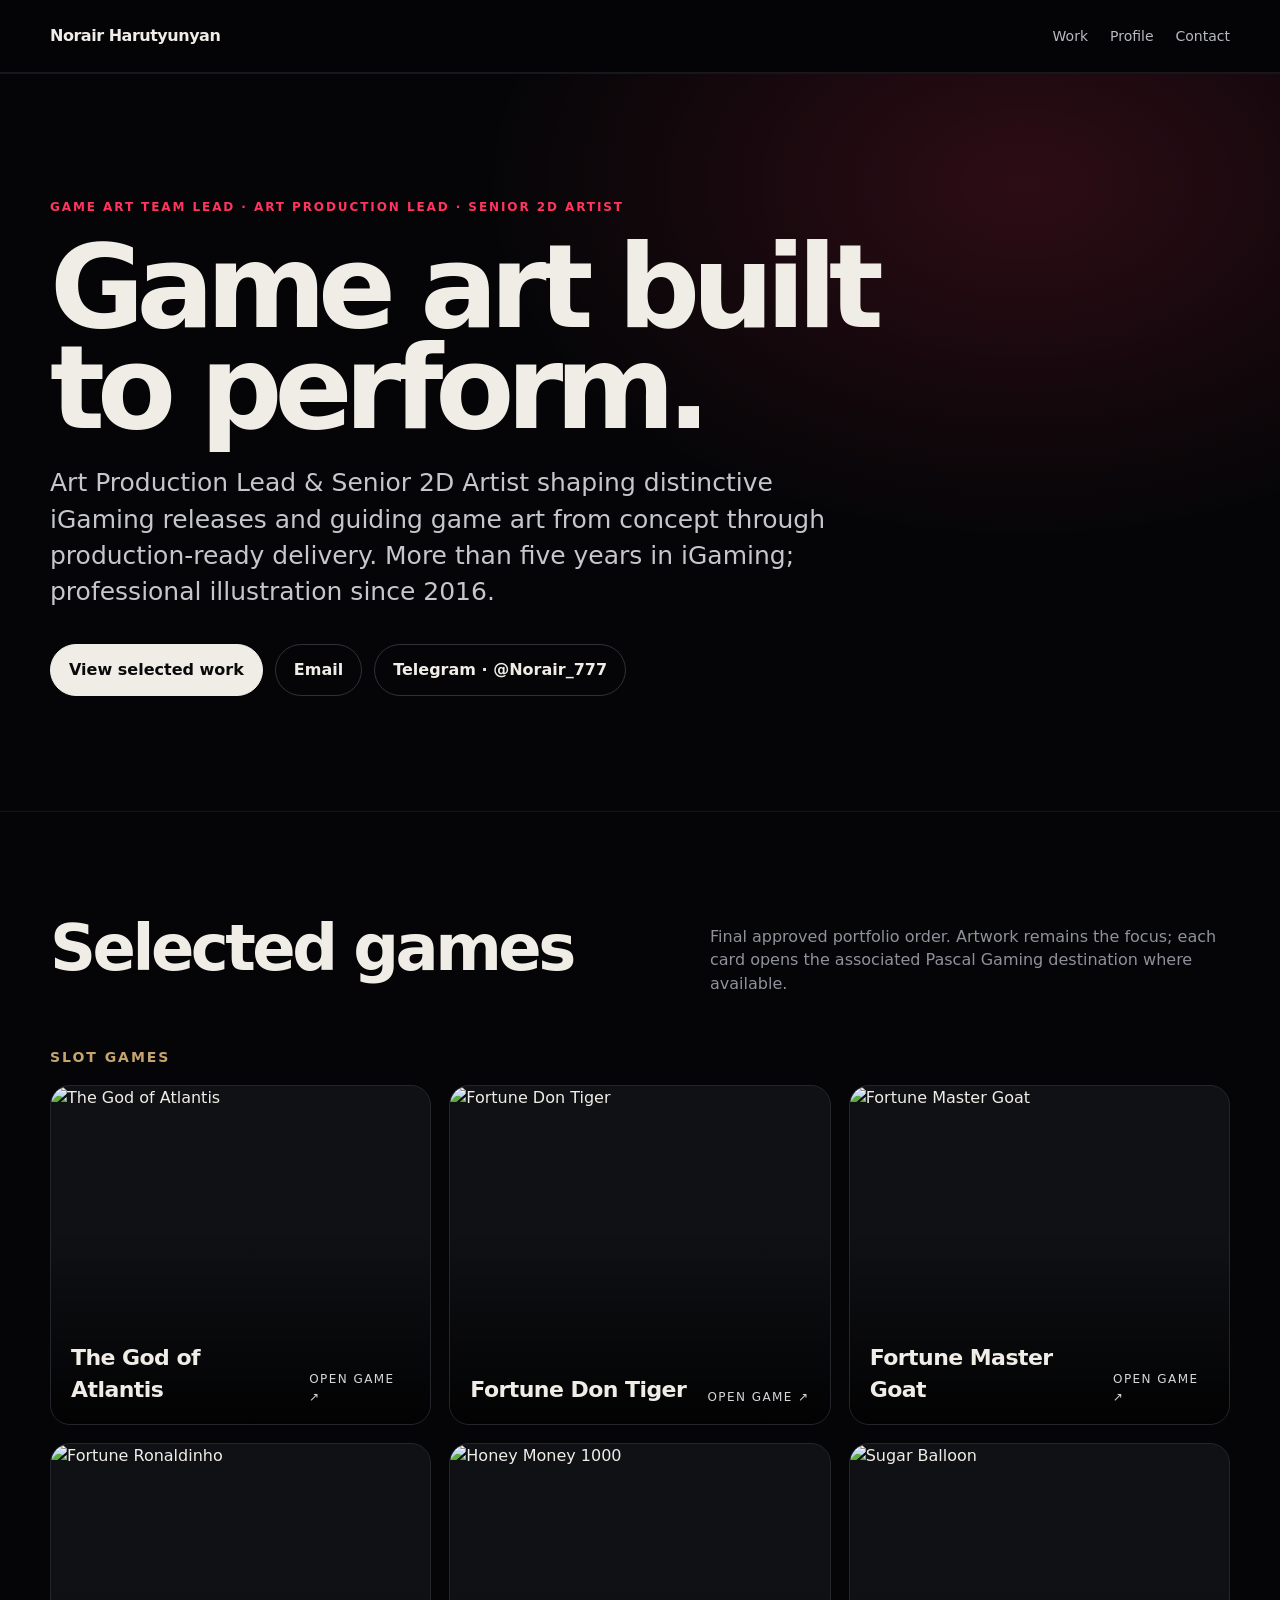
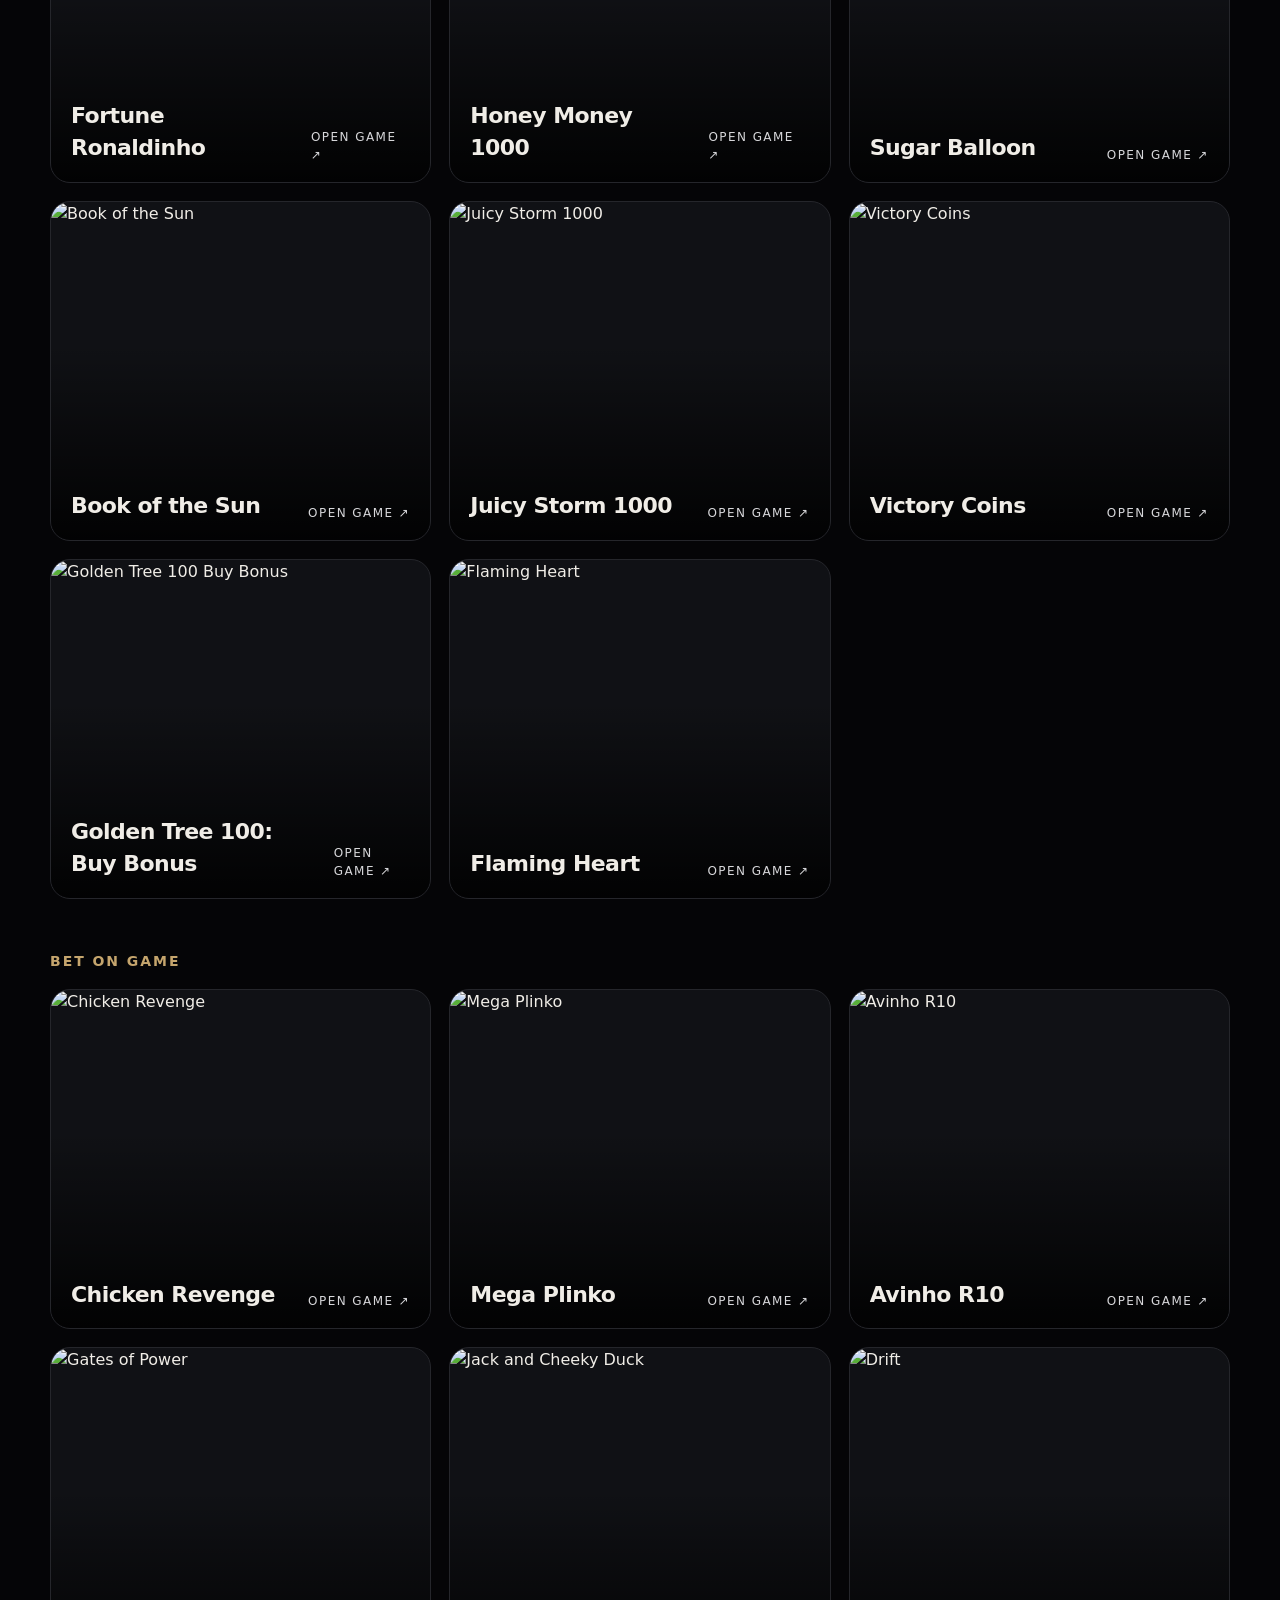
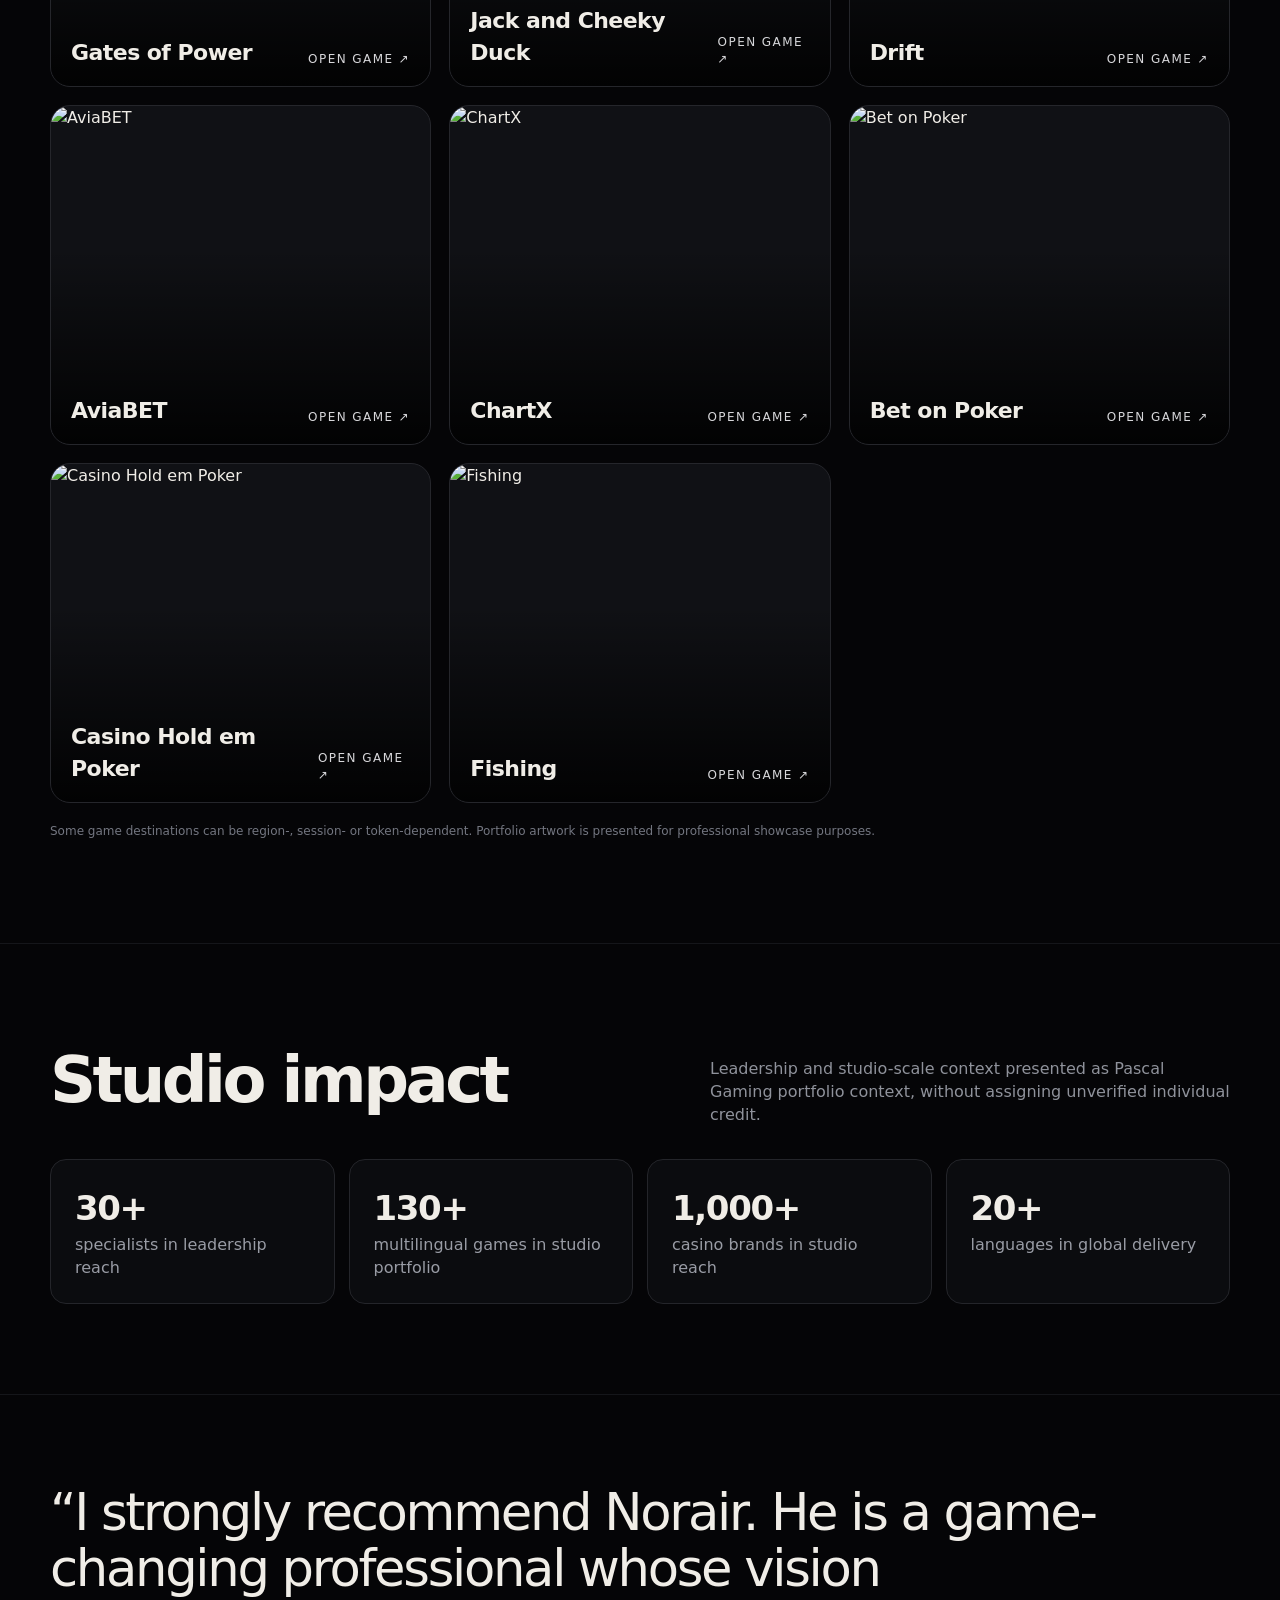
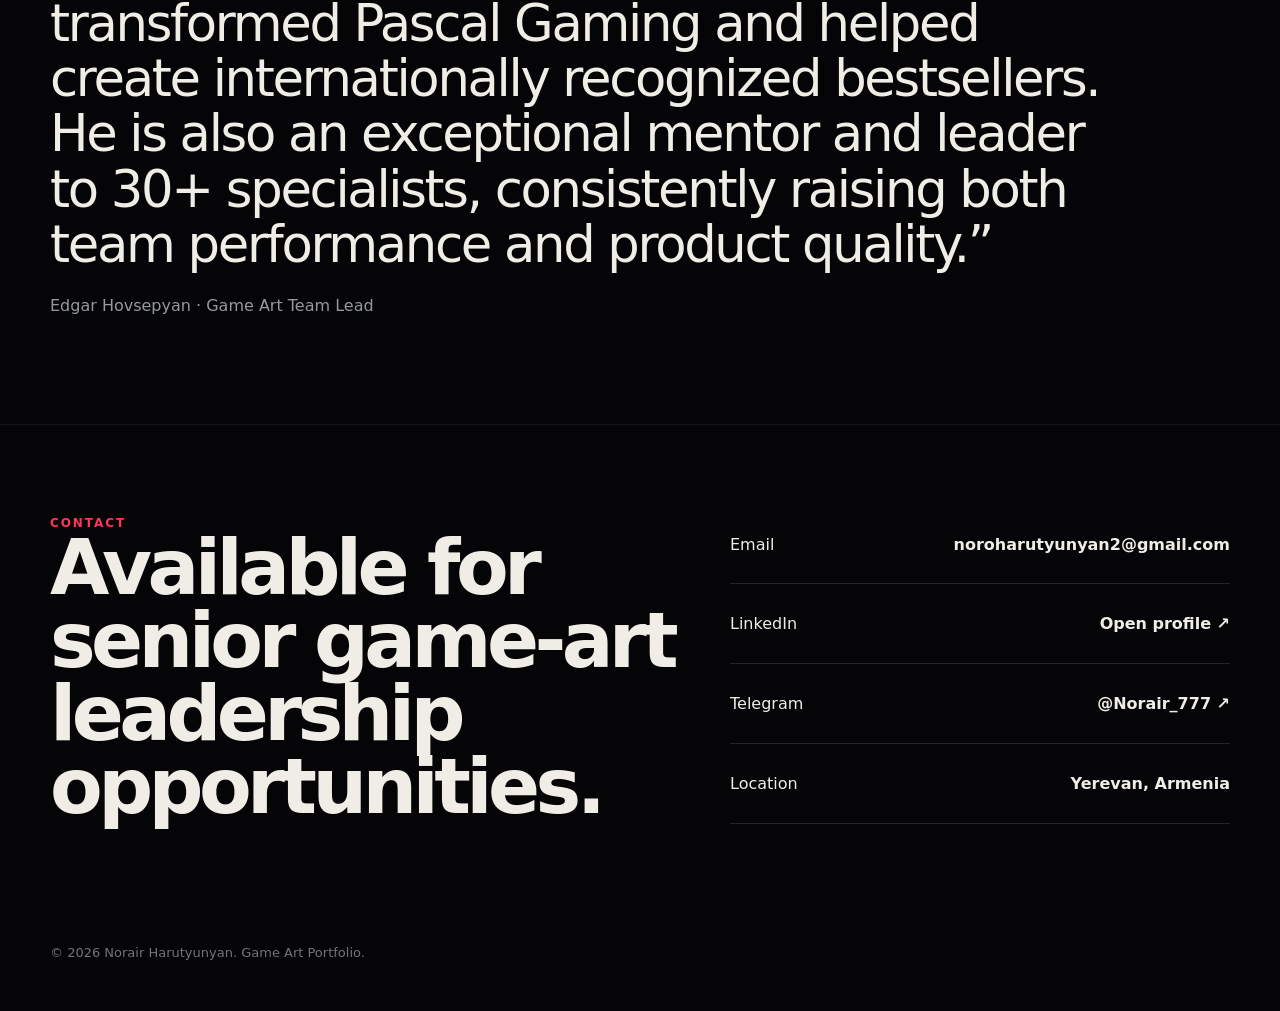
==== index.html @ ede75cd1 "Publish Norair portfolio for GitHub Pages" ====
<!doctype html>
<html lang="en">
<head>
<meta charset="utf-8" />
<meta name="viewport" content="width=device-width,initial-scale=1" />
<meta name="theme-color" content="#050507" />
<title>Norair Harutyunyan — Game Art Portfolio</title>
<meta name="description" content="Norair Harutyunyan — Game Art Team Lead, Art Production Lead and Senior 2D Artist. Selected iGaming work, leadership, studio impact and contact." />
<style>
:root{--ink:#050507;--paper:#f0ede7;--ruby:#ff355f;--gold:#c5a56d;--muted:#9da0aa;--line:#24252a}*{box-sizing:border-box}html{scroll-behavior:smooth}body{margin:0;background:var(--ink);color:var(--paper);font-family:Inter,ui-sans-serif,system-ui,-apple-system,BlinkMacSystemFont,"Segoe UI",sans-serif;line-height:1.45}a{color:inherit;text-decoration:none}.wrap{width:min(1180px,calc(100% - 40px));margin:auto}.nav{position:sticky;top:0;z-index:20;background:rgba(5,5,7,.88);backdrop-filter:blur(18px);border-bottom:1px solid #18191d}.navin{height:72px;display:flex;align-items:center;justify-content:space-between;gap:24px}.brand{font-weight:800;letter-spacing:-.03em}.links{display:flex;gap:22px;color:#b8bac1;font-size:14px}.links a:hover{color:#fff}.hero{min-height:82vh;display:grid;align-items:center;padding:80px 0 70px;background:radial-gradient(70% 80% at 80% 15%,rgba(255,53,95,.16),transparent 60%)}.eyebrow{text-transform:uppercase;letter-spacing:.16em;font-size:12px;color:var(--ruby);font-weight:800}.hero h1{font-size:clamp(54px,9vw,118px);line-height:.88;letter-spacing:-.07em;margin:20px 0 26px;max-width:960px}.lead{font-size:clamp(18px,2vw,25px);max-width:820px;color:#c6c7cc}.actions{display:flex;flex-wrap:wrap;gap:12px;margin-top:34px}.btn{border:1px solid #303137;border-radius:999px;padding:13px 18px;font-weight:700}.btn.primary{background:var(--paper);color:#0a0a0c;border-color:var(--paper)}section{padding:90px 0;border-top:1px solid #15161a}.section-head{display:flex;justify-content:space-between;align-items:end;gap:20px;margin-bottom:32px}.section-head h2{font-size:clamp(38px,5vw,68px);margin:0;letter-spacing:-.055em}.section-head p{color:#8f929b;max-width:520px;margin:0}.group-title{margin:52px 0 18px;font-size:14px;letter-spacing:.14em;text-transform:uppercase;color:var(--gold)}.grid{display:grid;grid-template-columns:repeat(3,1fr);gap:18px}.card{position:relative;min-height:340px;border-radius:20px;overflow:hidden;border:1px solid #25262b;background:#101115;isolation:isolate}.card img{width:100%;height:100%;position:absolute;inset:0;object-fit:cover;transition:transform .45s ease}.card:after{content:"";position:absolute;inset:0;background:linear-gradient(180deg,transparent 42%,rgba(0,0,0,.88) 100%);z-index:1}.card:hover img{transform:scale(1.035)}.meta{position:absolute;left:20px;right:20px;bottom:18px;z-index:2;display:flex;align-items:end;justify-content:space-between;gap:12px}.meta h3{margin:0;font-size:22px;letter-spacing:-.025em}.meta span{font-size:12px;text-transform:uppercase;letter-spacing:.12em;color:#d7d7da}.facts{display:grid;grid-template-columns:repeat(4,1fr);gap:14px}.fact{border:1px solid var(--line);padding:24px;border-radius:16px;background:#0b0c0f}.fact b{display:block;font-size:34px;letter-spacing:-.04em}.fact span{color:#999ca5}.quote{font-size:clamp(28px,4vw,52px);line-height:1.08;letter-spacing:-.045em;max-width:1050px;margin:0}.credit{margin-top:22px;color:#9699a2}.contact{display:grid;grid-template-columns:1.3fr 1fr;gap:30px}.contact h2{font-size:clamp(44px,6vw,78px);line-height:.95;letter-spacing:-.06em;margin:0}.contact-list{display:grid;gap:10px}.contact-list a{padding:18px 0;border-bottom:1px solid #24252a;display:flex;justify-content:space-between}.footer{padding:30px 0 48px;color:#71747d;font-size:13px}.note{color:#737680;font-size:12px;margin-top:20px}@media(max-width:900px){.grid{grid-template-columns:repeat(2,1fr)}.facts{grid-template-columns:repeat(2,1fr)}.contact{grid-template-columns:1fr}.links{display:none}.card{min-height:290px}}@media(max-width:560px){.wrap{width:min(100% - 24px,1180px)}.grid{grid-template-columns:1fr}.facts{grid-template-columns:1fr}.hero{min-height:auto;padding:90px 0 70px}.hero h1{font-size:58px}.card{min-height:330px}section{padding:70px 0}}
</style>
</head>
<body>
<nav class="nav"><div class="wrap navin"><a class="brand" href="#top">Norair Harutyunyan</a><div class="links"><a href="#work">Work</a><a href="#profile">Profile</a><a href="#contact">Contact</a></div></div></nav>
<main id="top">
<section class="hero"><div class="wrap"><div class="eyebrow">Game Art Team Lead · Art Production Lead · Senior 2D Artist</div><h1>Game art built to perform.</h1><p class="lead">Art Production Lead & Senior 2D Artist shaping distinctive iGaming releases and guiding game art from concept through production-ready delivery. More than five years in iGaming; professional illustration since 2016.</p><div class="actions"><a class="btn primary" href="#work">View selected work</a><a class="btn" href="mailto:noroharutyunyan2@gmail.com">Email</a><a class="btn" href="https://t.me/Norair_777" target="_blank" rel="noopener">Telegram · @Norair_777</a></div></div></section>
<section id="work"><div class="wrap"><div class="section-head"><h2>Selected games</h2><p>Final approved portfolio order. Artwork remains the focus; each card opens the associated Pascal Gaming destination where available.</p></div>
<h3 class="group-title">Slot Games</h3><div class="grid">
<a class="card" href="https://pg.pascalgaming.com/launcher/launch?launchToken=2dca8a36-9c63-4335-8fd3-9dc5393d263e&returnPath=%2Flaunch%3FgameId%3D295%26mode%3Dreal%26partnerKey%3D9b0b0a92-f1a0-48e7-8fab-71b243140207%26culture%3Den%26token%3Dtoken_155" target="_blank" rel="noopener"><img src="https://norair-game-art.cocoa-ball-5078.chatgpt.site/games/god-of-atlantis.png" alt="The God of Atlantis"><div class="meta"><h3>The God of Atlantis</h3><span>Open game ↗</span></div></a>
<a class="card" href="https://pascalgaming.com/games/fortune-don-tiger" target="_blank" rel="noopener"><img src="https://norair-game-art.cocoa-ball-5078.chatgpt.site/games/fortune-don-tiger.png" alt="Fortune Don Tiger"><div class="meta"><h3>Fortune Don Tiger</h3><span>Open game ↗</span></div></a>
<a class="card" href="https://pg.pascalgaming.com/launcher/launch?launchToken=59813006-e464-415d-afbe-656a80b45174&returnPath=%2F%3FpartnerId%3D18746949%26currency%3DUSD%26lan%3Den%26gameId%3D278%26mode%3Dfun" target="_blank" rel="noopener"><img src="https://norair-game-art.cocoa-ball-5078.chatgpt.site/games/fortune-master-goat.png" alt="Fortune Master Goat"><div class="meta"><h3>Fortune Master Goat</h3><span>Open game ↗</span></div></a>
<a class="card" href="https://pascalgaming.com/games/fortune-ronaldinho" target="_blank" rel="noopener"><img src="https://norair-game-art.cocoa-ball-5078.chatgpt.site/games/fortune-ronaldinho.png" alt="Fortune Ronaldinho"><div class="meta"><h3>Fortune Ronaldinho</h3><span>Open game ↗</span></div></a>
<a class="card" href="https://pascalgaming.com/games/honey-money-1000" target="_blank" rel="noopener"><img src="https://norair-game-art.cocoa-ball-5078.chatgpt.site/games/honey-money-1000.png" alt="Honey Money 1000"><div class="meta"><h3>Honey Money 1000</h3><span>Open game ↗</span></div></a>
<a class="card" href="https://pascalgaming.com/games/sugar-balloon" target="_blank" rel="noopener"><img src="https://norair-game-art.cocoa-ball-5078.chatgpt.site/games/sugar-balloon.png" alt="Sugar Balloon"><div class="meta"><h3>Sugar Balloon</h3><span>Open game ↗</span></div></a>
<a class="card" href="https://pascalgaming.com/games/book-of-the-sun" target="_blank" rel="noopener"><img src="https://norair-game-art.cocoa-ball-5078.chatgpt.site/games/book-of-the-sun.png" alt="Book of the Sun"><div class="meta"><h3>Book of the Sun</h3><span>Open game ↗</span></div></a>
<a class="card" href="https://pascalgaming.com/games/juicy-storm-1000" target="_blank" rel="noopener"><img src="https://norair-game-art.cocoa-ball-5078.chatgpt.site/games/juicy-storm-1000.png" alt="Juicy Storm 1000"><div class="meta"><h3>Juicy Storm 1000</h3><span>Open game ↗</span></div></a>
<a class="card" href="https://pascalgaming.com/games/victory-coins" target="_blank" rel="noopener"><img src="https://norair-game-art.cocoa-ball-5078.chatgpt.site/games/victory-coins.png" alt="Victory Coins"><div class="meta"><h3>Victory Coins</h3><span>Open game ↗</span></div></a>
<a class="card" href="https://pascalgaming.com/games/golden-tree-100-buy-bonus" target="_blank" rel="noopener"><img src="https://norair-game-art.cocoa-ball-5078.chatgpt.site/games/golden-tree-100.png" alt="Golden Tree 100 Buy Bonus"><div class="meta"><h3>Golden Tree 100: Buy Bonus</h3><span>Open game ↗</span></div></a>
<a class="card" href="https://pascalgaming.com/games/flaming-heart" target="_blank" rel="noopener"><img src="https://norair-game-art.cocoa-ball-5078.chatgpt.site/games/flaming-heart.png" alt="Flaming Heart"><div class="meta"><h3>Flaming Heart</h3><span>Open game ↗</span></div></a>
</div>
<h3 class="group-title">Bet on Game</h3><div class="grid">
<a class="card" href="https://pascalgaming.com/games/chicken-revenge" target="_blank" rel="noopener"><img src="https://norair-game-art.cocoa-ball-5078.chatgpt.site/games/chicken-revenge.png" alt="Chicken Revenge"><div class="meta"><h3>Chicken Revenge</h3><span>Open game ↗</span></div></a>
<a class="card" href="https://pascalgaming.com/games/mega-plinko" target="_blank" rel="noopener"><img src="https://norair-game-art.cocoa-ball-5078.chatgpt.site/games/mega-plinko.png" alt="Mega Plinko"><div class="meta"><h3>Mega Plinko</h3><span>Open game ↗</span></div></a>
<a class="card" href="https://pg.pascalgaming.com/launcher/launch?launchToken=f2fd8195-c244-4873-bdb8-e16d428ad631&returnPath=%2Flaunch%3FgameId%3D350%26mode%3Dreal%26culture%3Den%26token%3Dtoken_155%26partnerKey%3D9b0b0a92-f1a0-48e7-8fab-71b243140207" target="_blank" rel="noopener"><img src="https://norair-game-art.cocoa-ball-5078.chatgpt.site/games/avinho-r10.png" alt="Avinho R10"><div class="meta"><h3>Avinho R10</h3><span>Open game ↗</span></div></a>
<a class="card" href="https://pascalgaming.com/games/gates-of-power" target="_blank" rel="noopener"><img src="https://norair-game-art.cocoa-ball-5078.chatgpt.site/games/gates-of-power.png" alt="Gates of Power"><div class="meta"><h3>Gates of Power</h3><span>Open game ↗</span></div></a>
<a class="card" href="https://www.pascalgaming.com/games/jack-and-cheeky-duck-2" target="_blank" rel="noopener"><img src="https://norair-game-art.cocoa-ball-5078.chatgpt.site/games/jack-and-cheeky-duck.png" alt="Jack and Cheeky Duck"><div class="meta"><h3>Jack and Cheeky Duck</h3><span>Open game ↗</span></div></a>
<a class="card" href="https://pascalgaming.com/games/drift" target="_blank" rel="noopener"><img src="https://norair-game-art.cocoa-ball-5078.chatgpt.site/games/drift.png" alt="Drift"><div class="meta"><h3>Drift</h3><span>Open game ↗</span></div></a>
<a class="card" href="https://pg.pascalgaming.com/launcher/launch?launchToken=1cf060a8-f606-4568-83a3-aff2f5c42f82&returnPath=%2Flaunch%3FgameId%3D203%26mode%3Dreal%26partnerKey%3D9b0b0a92-f1a0-48e7-8fab-71b243140207%26culture%3Den%26token%3Dtoken_155" target="_blank" rel="noopener"><img src="https://norair-game-art.cocoa-ball-5078.chatgpt.site/games/aviabet.png" alt="AviaBET"><div class="meta"><h3>AviaBET</h3><span>Open game ↗</span></div></a>
<a class="card" href="https://pascalgaming.com/games/chartx" target="_blank" rel="noopener"><img src="https://norair-game-art.cocoa-ball-5078.chatgpt.site/games/chartx.png" alt="ChartX"><div class="meta"><h3>ChartX</h3><span>Open game ↗</span></div></a>
<a class="card" href="https://pascalgaming.com/games/bet-on-poker" target="_blank" rel="noopener"><img src="https://norair-game-art.cocoa-ball-5078.chatgpt.site/games/bet-on-poker.png" alt="Bet on Poker"><div class="meta"><h3>Bet on Poker</h3><span>Open game ↗</span></div></a>
<a class="card" href="https://pascalgaming.com/games/casino-hold-em-poker" target="_blank" rel="noopener"><img src="https://norair-game-art.cocoa-ball-5078.chatgpt.site/games/casino-hold-em-poker.png" alt="Casino Hold em Poker"><div class="meta"><h3>Casino Hold em Poker</h3><span>Open game ↗</span></div></a>
<a class="card" href="https://pascalgaming.com/games/fishing-the-golden-net" target="_blank" rel="noopener"><img src="https://norair-game-art.cocoa-ball-5078.chatgpt.site/games/fishing.png" alt="Fishing"><div class="meta"><h3>Fishing</h3><span>Open game ↗</span></div></a>
</div><p class="note">Some game destinations can be region-, session- or token-dependent. Portfolio artwork is presented for professional showcase purposes.</p></div></section>
<section id="profile"><div class="wrap"><div class="section-head"><h2>Studio impact</h2><p>Leadership and studio-scale context presented as Pascal Gaming portfolio context, without assigning unverified individual credit.</p></div><div class="facts"><div class="fact"><b>30+</b><span>specialists in leadership reach</span></div><div class="fact"><b>130+</b><span>multilingual games in studio portfolio</span></div><div class="fact"><b>1,000+</b><span>casino brands in studio reach</span></div><div class="fact"><b>20+</b><span>languages in global delivery</span></div></div></div></section>
<section><div class="wrap"><p class="quote">“I strongly recommend Norair. He is a game-changing professional whose vision transformed Pascal Gaming and helped create internationally recognized bestsellers. He is also an exceptional mentor and leader to 30+ specialists, consistently raising both team performance and product quality.”</p><p class="credit">Edgar Hovsepyan · Game Art Team Lead</p></div></section>
<section id="contact"><div class="wrap contact"><div><div class="eyebrow">Contact</div><h2>Available for senior game-art leadership opportunities.</h2></div><div class="contact-list"><a href="mailto:noroharutyunyan2@gmail.com"><span>Email</span><strong>noroharutyunyan2@gmail.com</strong></a><a href="https://www.linkedin.com/in/norair-harutyunyan-3118831b6" target="_blank" rel="noopener"><span>LinkedIn</span><strong>Open profile ↗</strong></a><a href="https://t.me/Norair_777" target="_blank" rel="noopener"><span>Telegram</span><strong>@Norair_777 ↗</strong></a><div style="padding:18px 0;border-bottom:1px solid #24252a;display:flex;justify-content:space-between"><span>Location</span><strong>Yerevan, Armenia</strong></div></div></div></section>
</main><footer class="footer"><div class="wrap">© 2026 Norair Harutyunyan. Game Art Portfolio.</div></footer>
</body></html>
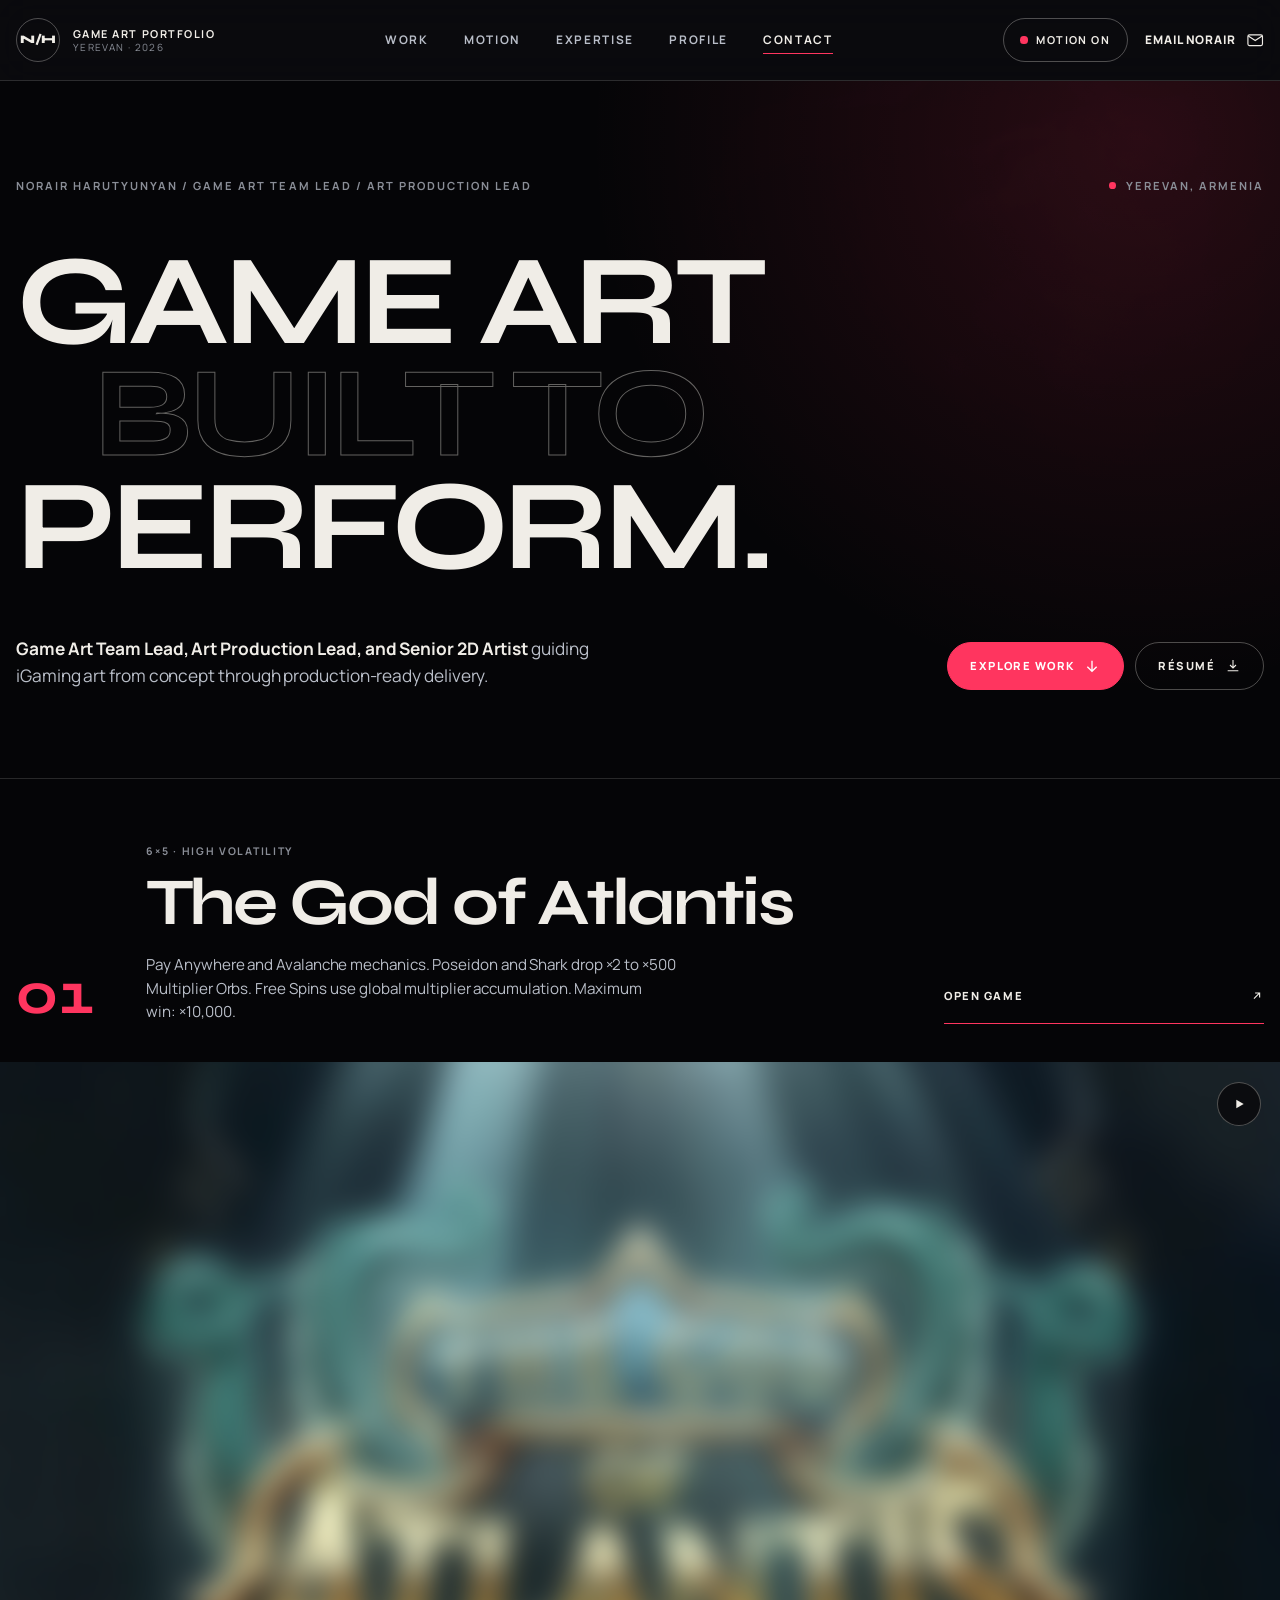
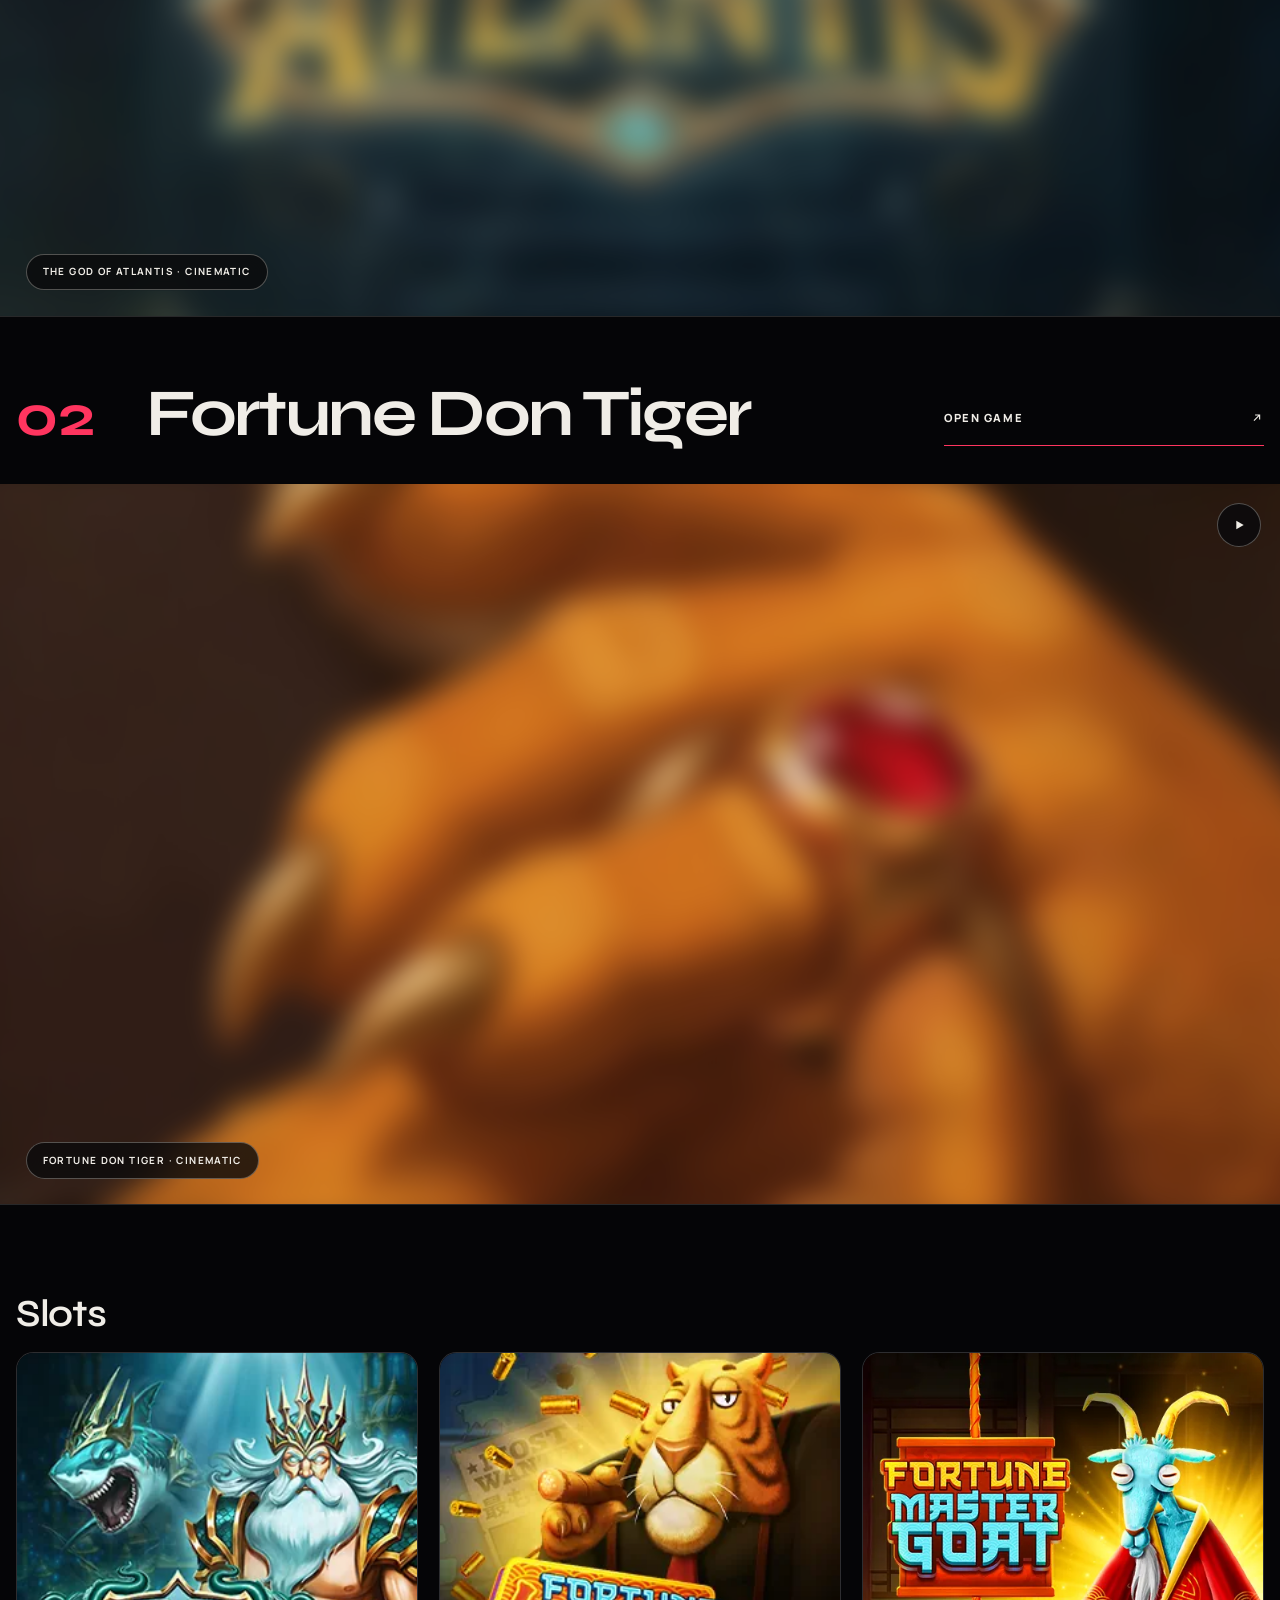
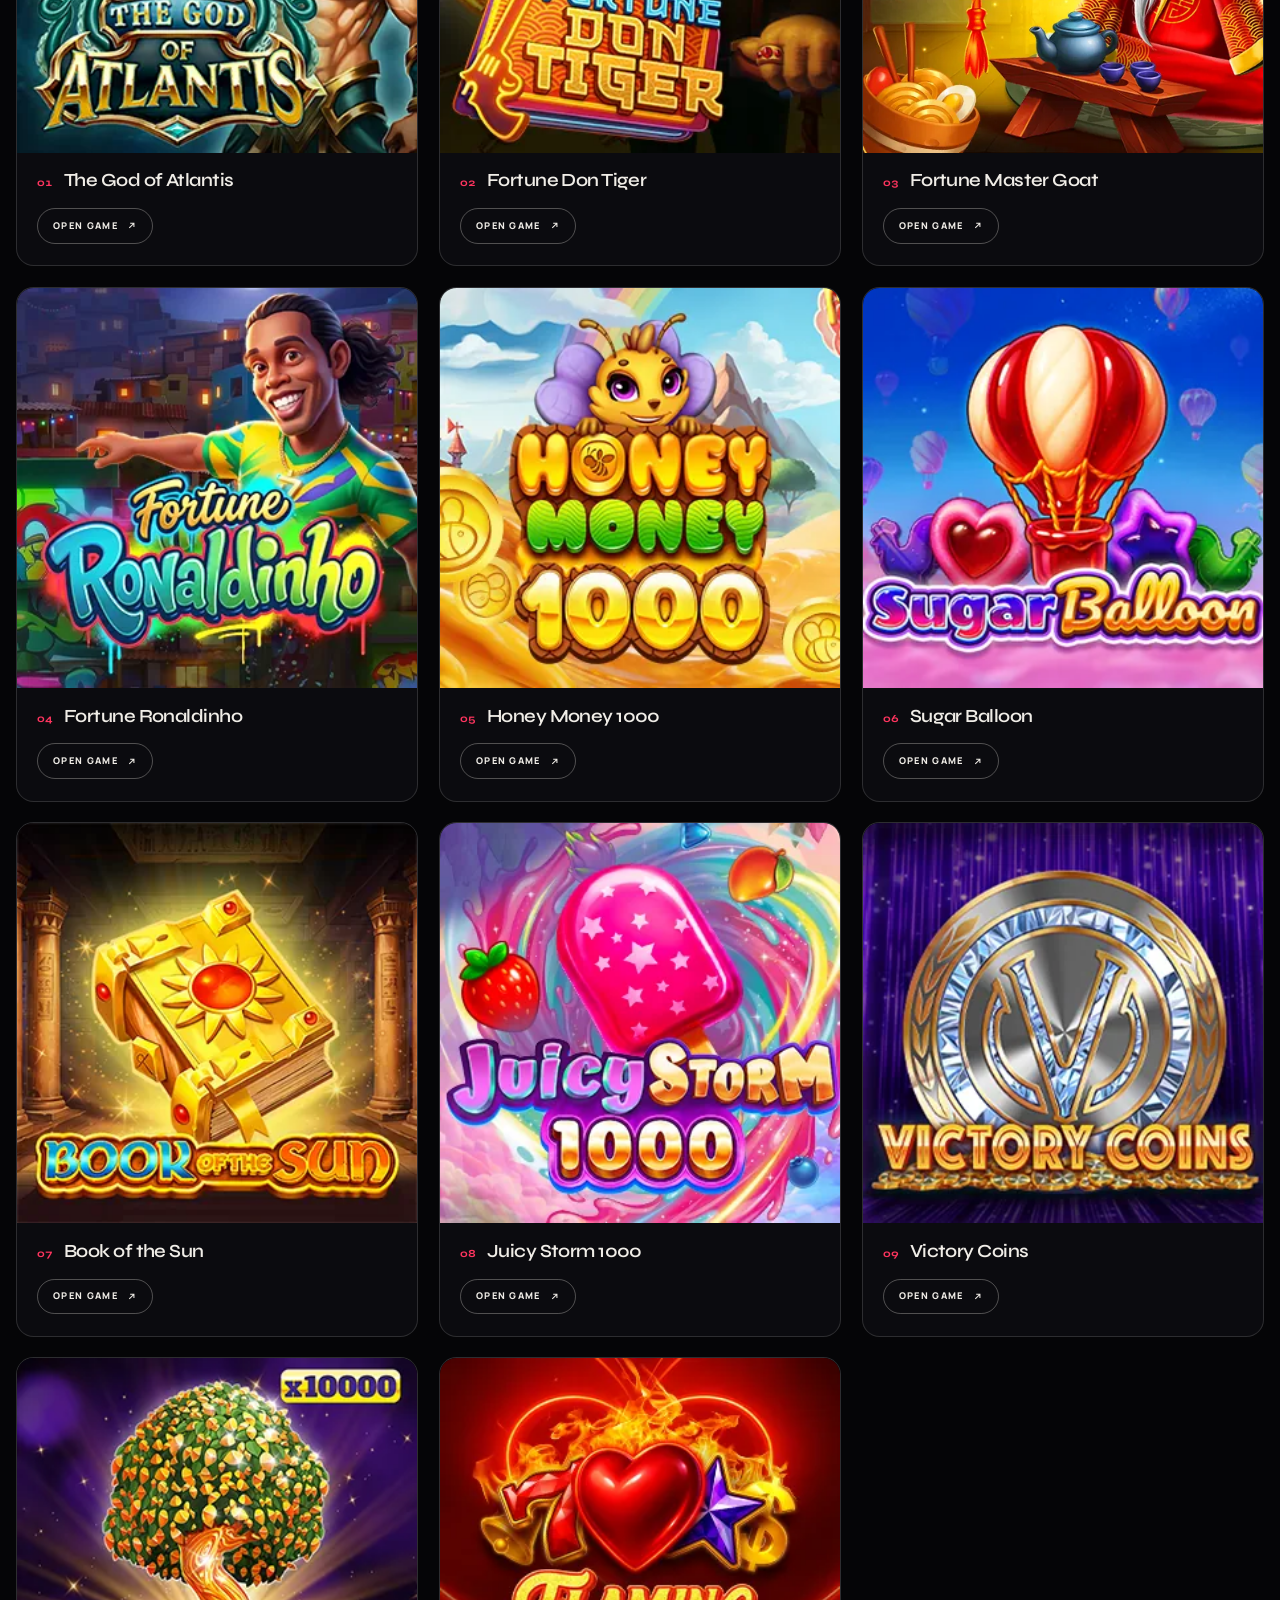
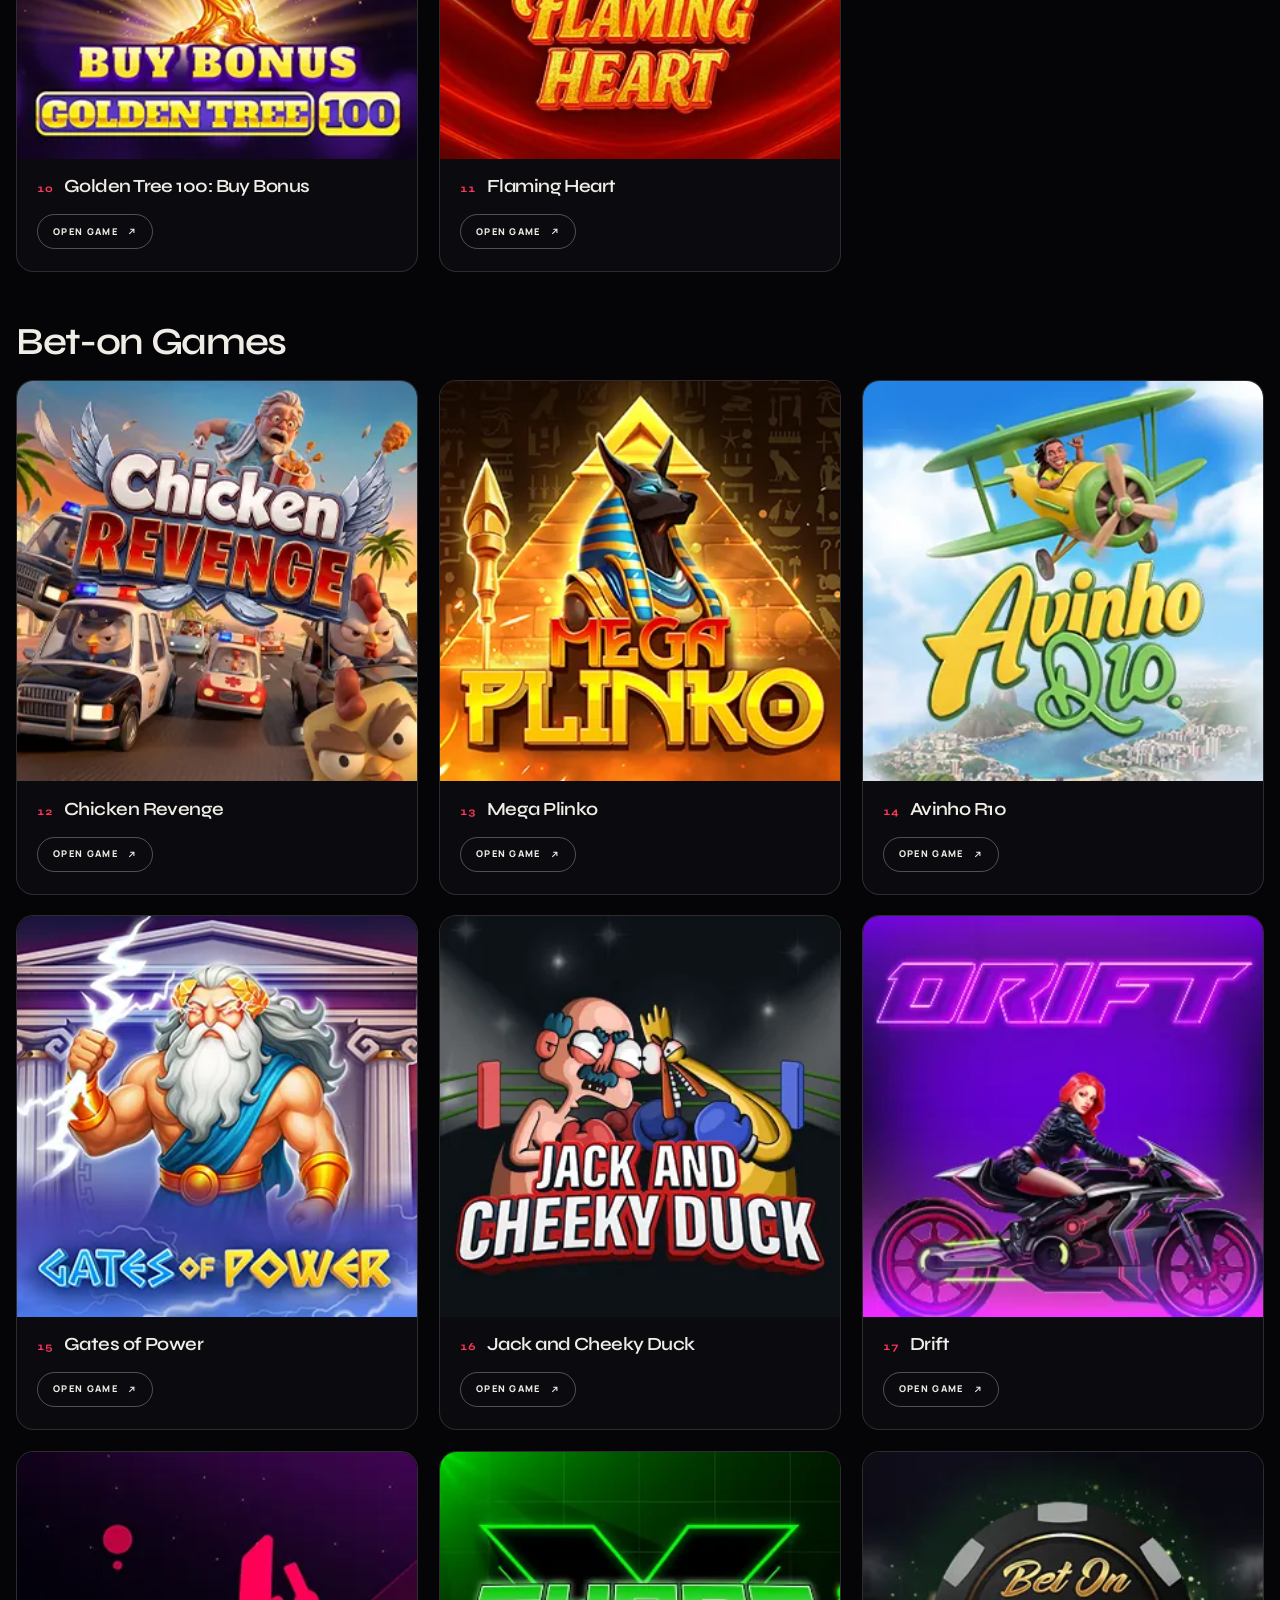
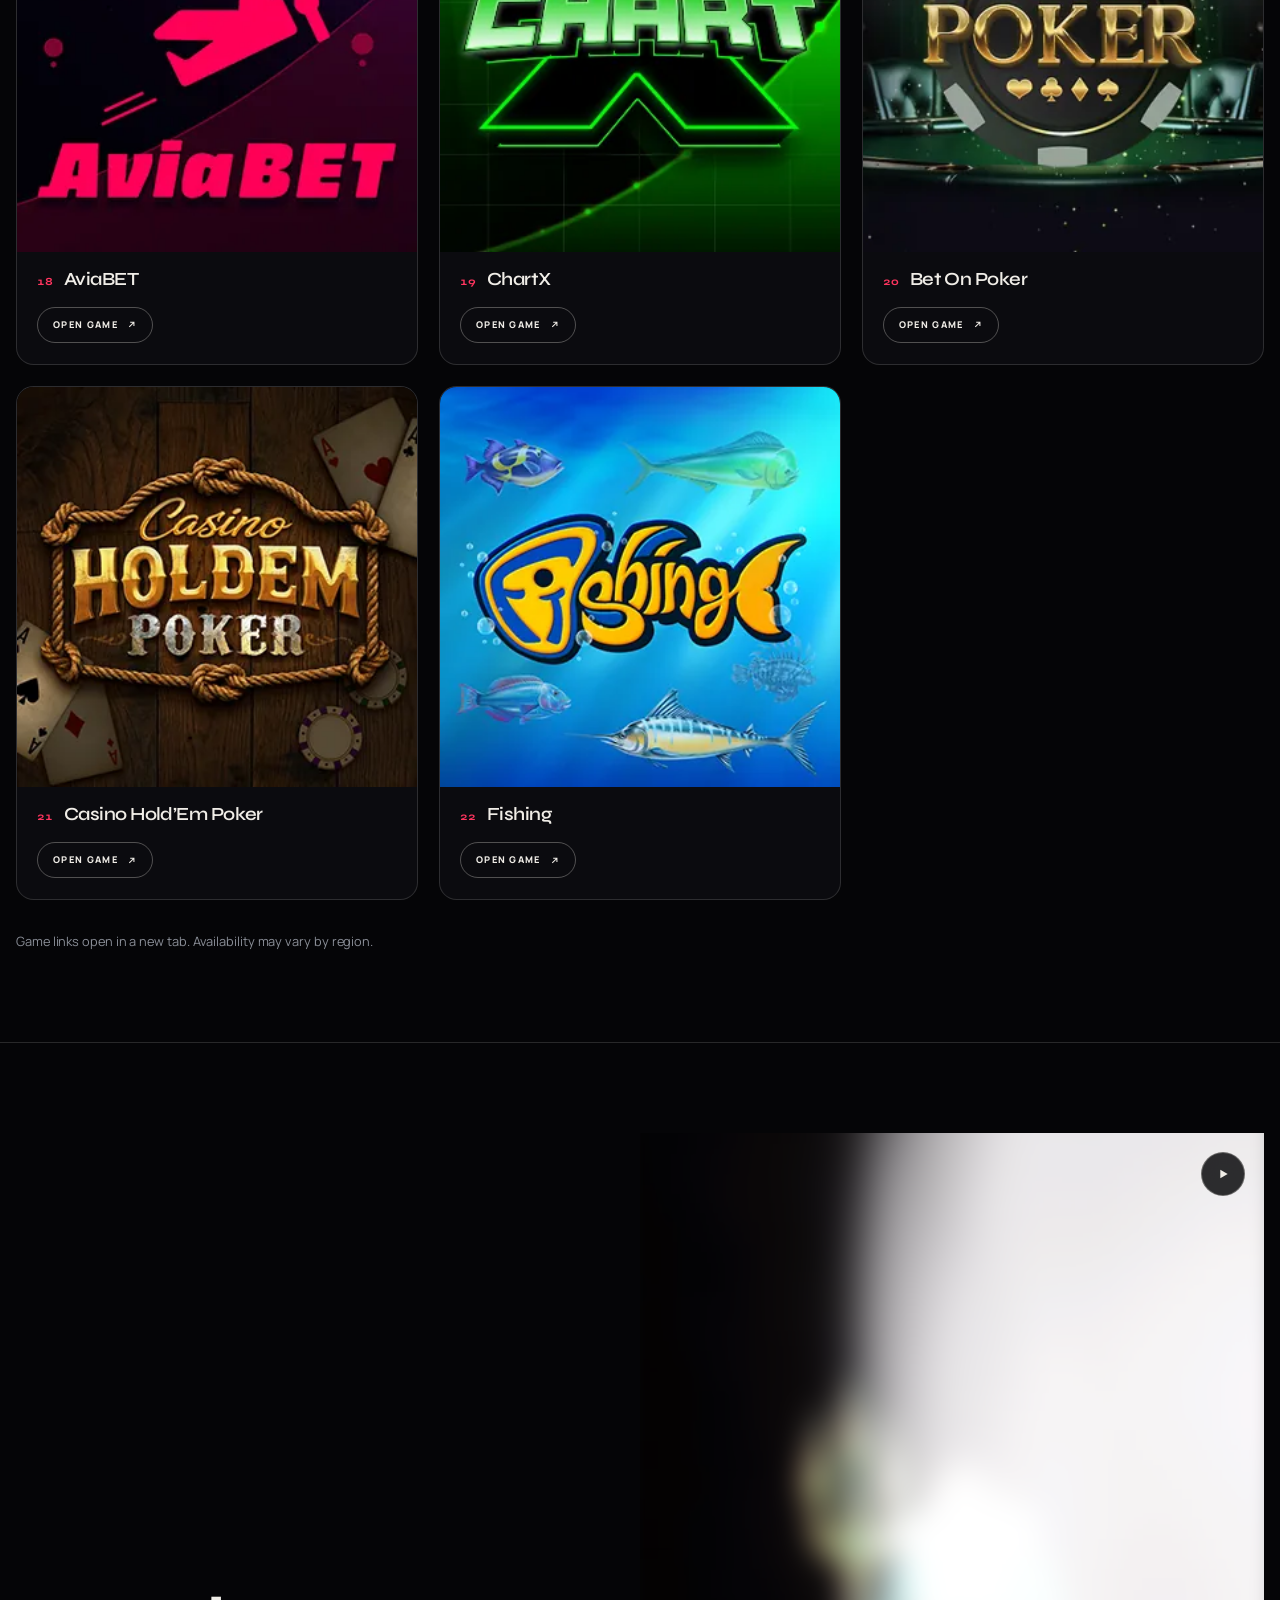
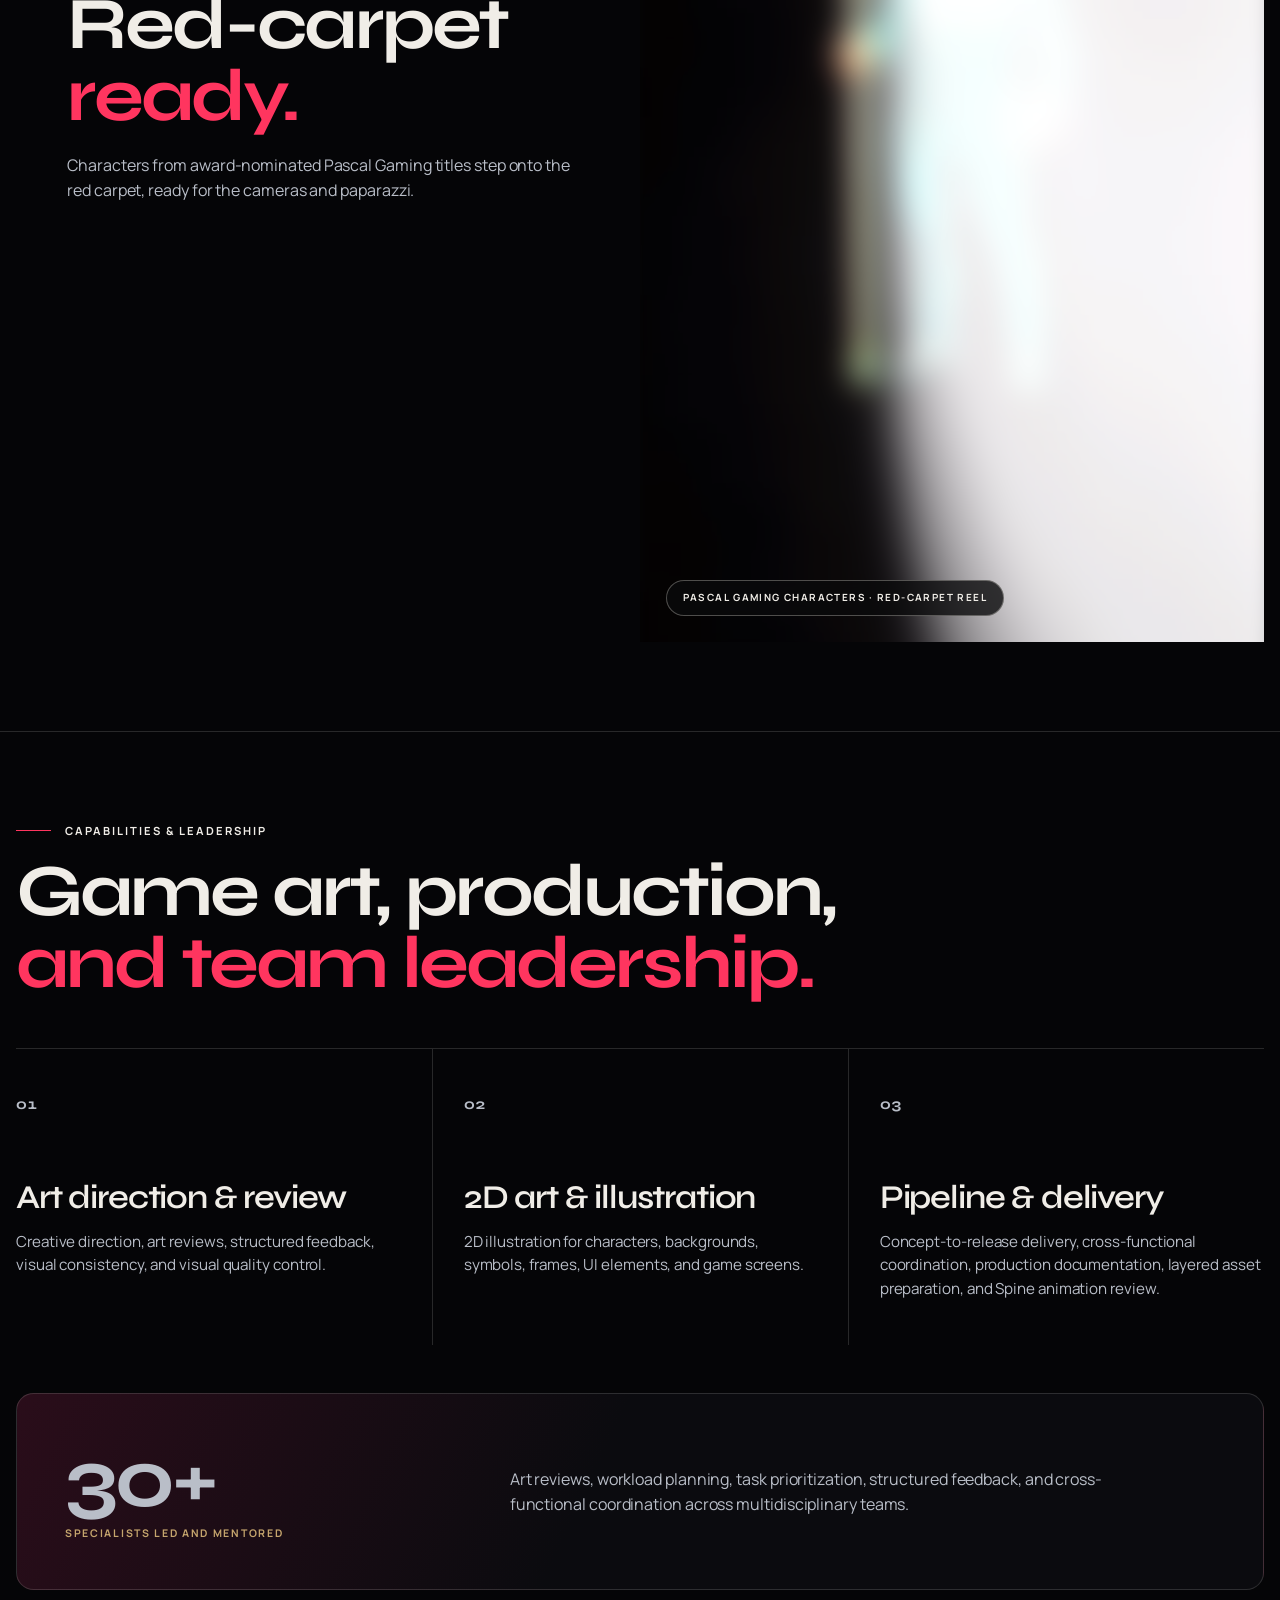
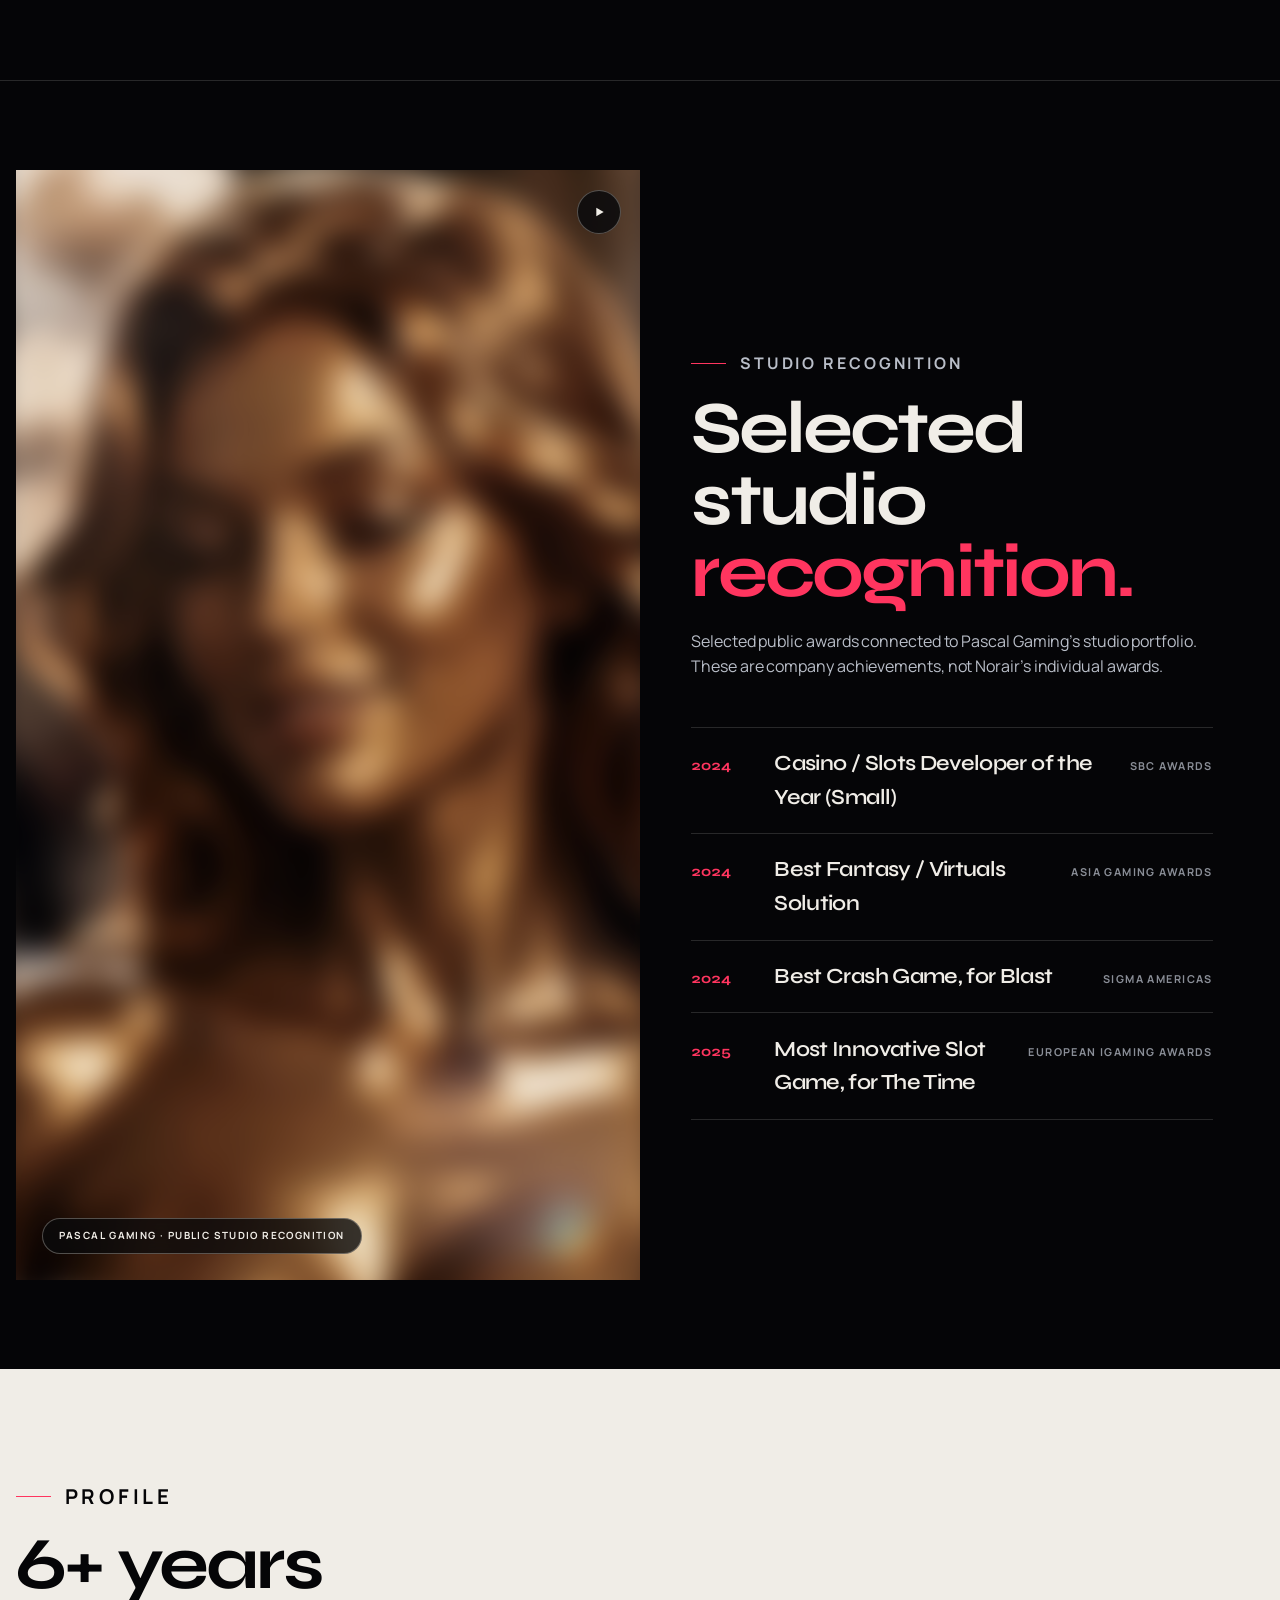
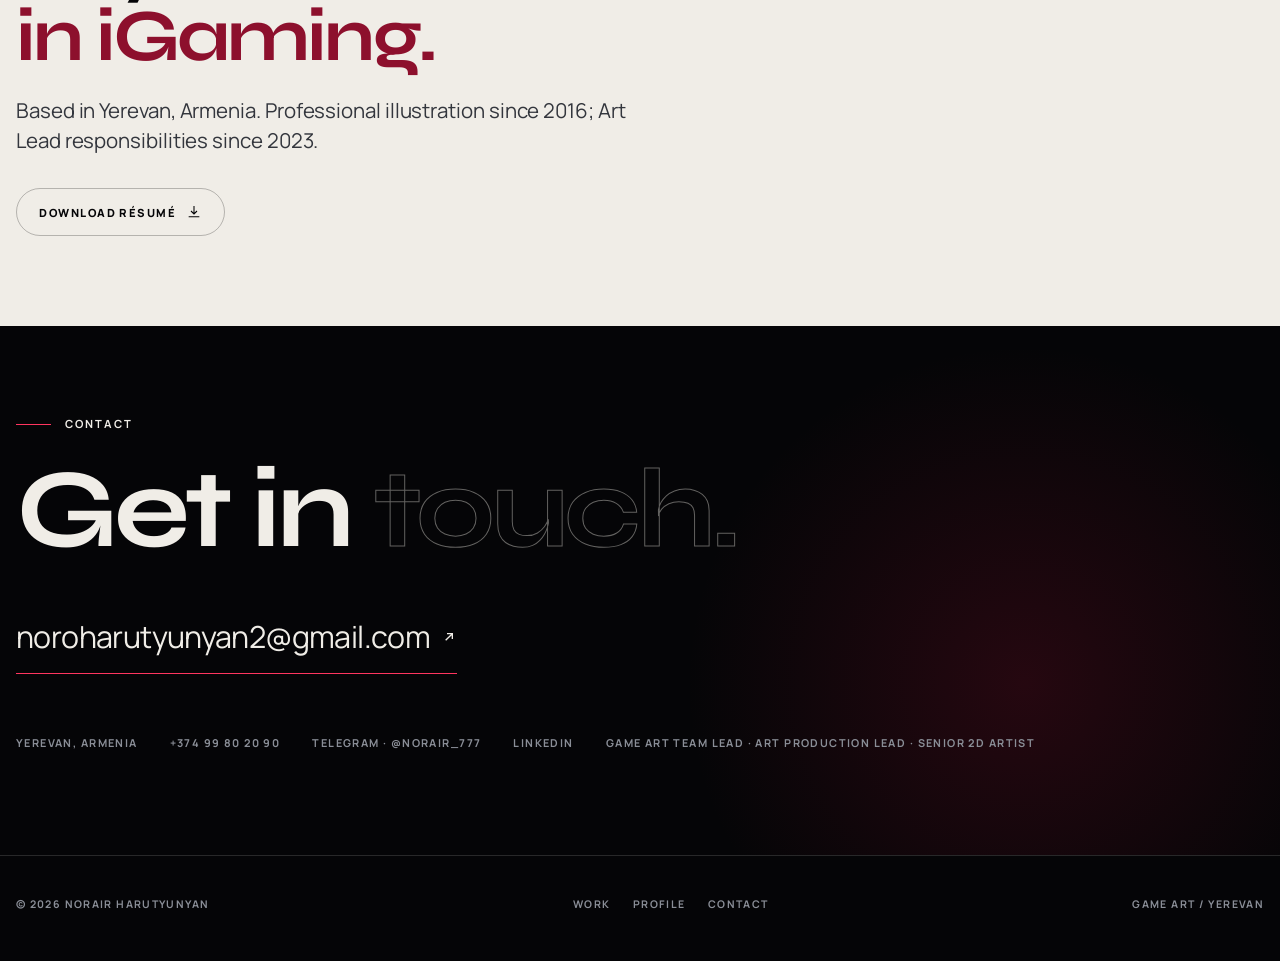
==== commit 9b74894e: "Rebuild the portfolio as a self-hosted static site The page depended entirely on norair-game-art.coc" ====
--- a/index.html
+++ b/index.html
@@ -1,48 +1,489 @@
 <!doctype html>
 <html lang="en">
 <head>
-<meta charset="utf-8" />
-<meta name="viewport" content="width=device-width,initial-scale=1" />
-<meta name="theme-color" content="#050507" />
-<title>Norair Harutyunyan — Game Art Portfolio</title>
-<meta name="description" content="Norair Harutyunyan — Game Art Team Lead, Art Production Lead and Senior 2D Artist. Selected iGaming work, leadership, studio impact and contact." />
-<style>
-:root{--ink:#050507;--paper:#f0ede7;--ruby:#ff355f;--gold:#c5a56d;--muted:#9da0aa;--line:#24252a}*{box-sizing:border-box}html{scroll-behavior:smooth}body{margin:0;background:var(--ink);color:var(--paper);font-family:Inter,ui-sans-serif,system-ui,-apple-system,BlinkMacSystemFont,"Segoe UI",sans-serif;line-height:1.45}a{color:inherit;text-decoration:none}.wrap{width:min(1180px,calc(100% - 40px));margin:auto}.nav{position:sticky;top:0;z-index:20;background:rgba(5,5,7,.88);backdrop-filter:blur(18px);border-bottom:1px solid #18191d}.navin{height:72px;display:flex;align-items:center;justify-content:space-between;gap:24px}.brand{font-weight:800;letter-spacing:-.03em}.links{display:flex;gap:22px;color:#b8bac1;font-size:14px}.links a:hover{color:#fff}.hero{min-height:82vh;display:grid;align-items:center;padding:80px 0 70px;background:radial-gradient(70% 80% at 80% 15%,rgba(255,53,95,.16),transparent 60%)}.eyebrow{text-transform:uppercase;letter-spacing:.16em;font-size:12px;color:var(--ruby);font-weight:800}.hero h1{font-size:clamp(54px,9vw,118px);line-height:.88;letter-spacing:-.07em;margin:20px 0 26px;max-width:960px}.lead{font-size:clamp(18px,2vw,25px);max-width:820px;color:#c6c7cc}.actions{display:flex;flex-wrap:wrap;gap:12px;margin-top:34px}.btn{border:1px solid #303137;border-radius:999px;padding:13px 18px;font-weight:700}.btn.primary{background:var(--paper);color:#0a0a0c;border-color:var(--paper)}section{padding:90px 0;border-top:1px solid #15161a}.section-head{display:flex;justify-content:space-between;align-items:end;gap:20px;margin-bottom:32px}.section-head h2{font-size:clamp(38px,5vw,68px);margin:0;letter-spacing:-.055em}.section-head p{color:#8f929b;max-width:520px;margin:0}.group-title{margin:52px 0 18px;font-size:14px;letter-spacing:.14em;text-transform:uppercase;color:var(--gold)}.grid{display:grid;grid-template-columns:repeat(3,1fr);gap:18px}.card{position:relative;min-height:340px;border-radius:20px;overflow:hidden;border:1px solid #25262b;background:#101115;isolation:isolate}.card img{width:100%;height:100%;position:absolute;inset:0;object-fit:cover;transition:transform .45s ease}.card:after{content:"";position:absolute;inset:0;background:linear-gradient(180deg,transparent 42%,rgba(0,0,0,.88) 100%);z-index:1}.card:hover img{transform:scale(1.035)}.meta{position:absolute;left:20px;right:20px;bottom:18px;z-index:2;display:flex;align-items:end;justify-content:space-between;gap:12px}.meta h3{margin:0;font-size:22px;letter-spacing:-.025em}.meta span{font-size:12px;text-transform:uppercase;letter-spacing:.12em;color:#d7d7da}.facts{display:grid;grid-template-columns:repeat(4,1fr);gap:14px}.fact{border:1px solid var(--line);padding:24px;border-radius:16px;background:#0b0c0f}.fact b{display:block;font-size:34px;letter-spacing:-.04em}.fact span{color:#999ca5}.quote{font-size:clamp(28px,4vw,52px);line-height:1.08;letter-spacing:-.045em;max-width:1050px;margin:0}.credit{margin-top:22px;color:#9699a2}.contact{display:grid;grid-template-columns:1.3fr 1fr;gap:30px}.contact h2{font-size:clamp(44px,6vw,78px);line-height:.95;letter-spacing:-.06em;margin:0}.contact-list{display:grid;gap:10px}.contact-list a{padding:18px 0;border-bottom:1px solid #24252a;display:flex;justify-content:space-between}.footer{padding:30px 0 48px;color:#71747d;font-size:13px}.note{color:#737680;font-size:12px;margin-top:20px}@media(max-width:900px){.grid{grid-template-columns:repeat(2,1fr)}.facts{grid-template-columns:repeat(2,1fr)}.contact{grid-template-columns:1fr}.links{display:none}.card{min-height:290px}}@media(max-width:560px){.wrap{width:min(100% - 24px,1180px)}.grid{grid-template-columns:1fr}.facts{grid-template-columns:1fr}.hero{min-height:auto;padding:90px 0 70px}.hero h1{font-size:58px}.card{min-height:330px}section{padding:70px 0}}
-</style>
+<meta charset="utf-8">
+<meta name="viewport" content="width=device-width, initial-scale=1, viewport-fit=cover">
+<title>Norair Harutyunyan — iGaming Art Lead Portfolio</title>
+<meta name="description" content="Selected iGaming projects by Norair Harutyunyan, Art Production Lead and Senior 2D Artist guiding game art from concept to production-ready release.">
+<meta name="author" content="Norair Harutyunyan">
+<meta name="theme-color" content="#050507">
+<meta name="color-scheme" content="dark light">
+<link rel="canonical" href="https://norohtn.github.io/Norair_Harutyunyan_Portfolio/">
+
+<meta property="og:type" content="website">
+<meta property="og:site_name" content="Norair Harutyunyan — Game Art Portfolio">
+<meta property="og:title" content="Norair Harutyunyan — iGaming Art Lead Portfolio">
+<meta property="og:description" content="Selected iGaming projects, motion work, and production leadership by Norair Harutyunyan.">
+<meta property="og:url" content="https://norohtn.github.io/Norair_Harutyunyan_Portfolio/">
+<meta property="og:locale" content="en_US">
+<meta property="og:image" content="https://norohtn.github.io/Norair_Harutyunyan_Portfolio/og-cover.png">
+<meta property="og:image:width" content="1200">
+<meta property="og:image:height" content="630">
+<meta property="og:image:alt" content="Norair Harutyunyan, Game Art Team Lead, Yerevan.">
+<meta name="twitter:card" content="summary_large_image">
+<meta name="twitter:title" content="Norair Harutyunyan — iGaming Art Lead Portfolio">
+<meta name="twitter:description" content="Selected iGaming projects, motion work, and production leadership by Norair Harutyunyan.">
+<meta name="twitter:image" content="https://norohtn.github.io/Norair_Harutyunyan_Portfolio/og-cover.png">
+
+<link rel="icon" href="favicon.svg" type="image/svg+xml">
+<link rel="icon" href="favicon.ico" sizes="any">
+<link rel="apple-touch-icon" href="apple-touch-icon.png" sizes="180x180">
+
+<link rel="preload" href="assets/fonts/syne-variable.woff2" as="font" type="font/woff2" crossorigin>
+<link rel="preload" href="assets/fonts/manrope-variable.woff2" as="font" type="font/woff2" crossorigin>
+<link rel="stylesheet" href="assets/css/site.css">
+
+<script>document.documentElement.classList.add('js','is-booting')</script>
+
+<script type="application/ld+json">
+{
+  "@context": "https://schema.org",
+  "@type": "Person",
+  "name": "Norair Harutyunyan",
+  "jobTitle": "Game Art Team Lead, Art Production Lead, Senior 2D Artist",
+  "email": "mailto:noroharutyunyan2@gmail.com",
+  "telephone": "+374-99-80-20-90",
+  "url": "https://norohtn.github.io/Norair_Harutyunyan_Portfolio/",
+  "address": { "@type": "PostalAddress", "addressLocality": "Yerevan", "addressCountry": "AM" },
+  "knowsAbout": ["Game art direction", "2D illustration", "iGaming slot art", "Art production pipeline", "Spine animation review"],
+  "sameAs": ["https://www.linkedin.com/in/norair-harutyunyan-3118831b6", "https://t.me/Norair_777"]
+}
+</script>
 </head>
 <body>
-<nav class="nav"><div class="wrap navin"><a class="brand" href="#top">Norair Harutyunyan</a><div class="links"><a href="#work">Work</a><a href="#profile">Profile</a><a href="#contact">Contact</a></div></div></nav>
-<main id="top">
-<section class="hero"><div class="wrap"><div class="eyebrow">Game Art Team Lead · Art Production Lead · Senior 2D Artist</div><h1>Game art built to perform.</h1><p class="lead">Art Production Lead & Senior 2D Artist shaping distinctive iGaming releases and guiding game art from concept through production-ready delivery. More than five years in iGaming; professional illustration since 2016.</p><div class="actions"><a class="btn primary" href="#work">View selected work</a><a class="btn" href="mailto:noroharutyunyan2@gmail.com">Email</a><a class="btn" href="https://t.me/Norair_777" target="_blank" rel="noopener">Telegram · @Norair_777</a></div></div></section>
-<section id="work"><div class="wrap"><div class="section-head"><h2>Selected games</h2><p>Final approved portfolio order. Artwork remains the focus; each card opens the associated Pascal Gaming destination where available.</p></div>
-<h3 class="group-title">Slot Games</h3><div class="grid">
-<a class="card" href="https://pg.pascalgaming.com/launcher/launch?launchToken=2dca8a36-9c63-4335-8fd3-9dc5393d263e&returnPath=%2Flaunch%3FgameId%3D295%26mode%3Dreal%26partnerKey%3D9b0b0a92-f1a0-48e7-8fab-71b243140207%26culture%3Den%26token%3Dtoken_155" target="_blank" rel="noopener"><img src="https://norair-game-art.cocoa-ball-5078.chatgpt.site/games/god-of-atlantis.png" alt="The God of Atlantis"><div class="meta"><h3>The God of Atlantis</h3><span>Open game ↗</span></div></a>
-<a class="card" href="https://pascalgaming.com/games/fortune-don-tiger" target="_blank" rel="noopener"><img src="https://norair-game-art.cocoa-ball-5078.chatgpt.site/games/fortune-don-tiger.png" alt="Fortune Don Tiger"><div class="meta"><h3>Fortune Don Tiger</h3><span>Open game ↗</span></div></a>
-<a class="card" href="https://pg.pascalgaming.com/launcher/launch?launchToken=59813006-e464-415d-afbe-656a80b45174&returnPath=%2F%3FpartnerId%3D18746949%26currency%3DUSD%26lan%3Den%26gameId%3D278%26mode%3Dfun" target="_blank" rel="noopener"><img src="https://norair-game-art.cocoa-ball-5078.chatgpt.site/games/fortune-master-goat.png" alt="Fortune Master Goat"><div class="meta"><h3>Fortune Master Goat</h3><span>Open game ↗</span></div></a>
-<a class="card" href="https://pascalgaming.com/games/fortune-ronaldinho" target="_blank" rel="noopener"><img src="https://norair-game-art.cocoa-ball-5078.chatgpt.site/games/fortune-ronaldinho.png" alt="Fortune Ronaldinho"><div class="meta"><h3>Fortune Ronaldinho</h3><span>Open game ↗</span></div></a>
-<a class="card" href="https://pascalgaming.com/games/honey-money-1000" target="_blank" rel="noopener"><img src="https://norair-game-art.cocoa-ball-5078.chatgpt.site/games/honey-money-1000.png" alt="Honey Money 1000"><div class="meta"><h3>Honey Money 1000</h3><span>Open game ↗</span></div></a>
-<a class="card" href="https://pascalgaming.com/games/sugar-balloon" target="_blank" rel="noopener"><img src="https://norair-game-art.cocoa-ball-5078.chatgpt.site/games/sugar-balloon.png" alt="Sugar Balloon"><div class="meta"><h3>Sugar Balloon</h3><span>Open game ↗</span></div></a>
-<a class="card" href="https://pascalgaming.com/games/book-of-the-sun" target="_blank" rel="noopener"><img src="https://norair-game-art.cocoa-ball-5078.chatgpt.site/games/book-of-the-sun.png" alt="Book of the Sun"><div class="meta"><h3>Book of the Sun</h3><span>Open game ↗</span></div></a>
-<a class="card" href="https://pascalgaming.com/games/juicy-storm-1000" target="_blank" rel="noopener"><img src="https://norair-game-art.cocoa-ball-5078.chatgpt.site/games/juicy-storm-1000.png" alt="Juicy Storm 1000"><div class="meta"><h3>Juicy Storm 1000</h3><span>Open game ↗</span></div></a>
-<a class="card" href="https://pascalgaming.com/games/victory-coins" target="_blank" rel="noopener"><img src="https://norair-game-art.cocoa-ball-5078.chatgpt.site/games/victory-coins.png" alt="Victory Coins"><div class="meta"><h3>Victory Coins</h3><span>Open game ↗</span></div></a>
-<a class="card" href="https://pascalgaming.com/games/golden-tree-100-buy-bonus" target="_blank" rel="noopener"><img src="https://norair-game-art.cocoa-ball-5078.chatgpt.site/games/golden-tree-100.png" alt="Golden Tree 100 Buy Bonus"><div class="meta"><h3>Golden Tree 100: Buy Bonus</h3><span>Open game ↗</span></div></a>
-<a class="card" href="https://pascalgaming.com/games/flaming-heart" target="_blank" rel="noopener"><img src="https://norair-game-art.cocoa-ball-5078.chatgpt.site/games/flaming-heart.png" alt="Flaming Heart"><div class="meta"><h3>Flaming Heart</h3><span>Open game ↗</span></div></a>
+
+<div class="boot" id="boot" role="presentation" aria-hidden="true">
+  <span class="boot__mark">N/H</span>
+  <span class="boot__track"><span class="boot__fill" id="boot-fill"></span></span>
+  <span class="boot__txt">Loading portfolio</span>
 </div>
-<h3 class="group-title">Bet on Game</h3><div class="grid">
-<a class="card" href="https://pascalgaming.com/games/chicken-revenge" target="_blank" rel="noopener"><img src="https://norair-game-art.cocoa-ball-5078.chatgpt.site/games/chicken-revenge.png" alt="Chicken Revenge"><div class="meta"><h3>Chicken Revenge</h3><span>Open game ↗</span></div></a>
-<a class="card" href="https://pascalgaming.com/games/mega-plinko" target="_blank" rel="noopener"><img src="https://norair-game-art.cocoa-ball-5078.chatgpt.site/games/mega-plinko.png" alt="Mega Plinko"><div class="meta"><h3>Mega Plinko</h3><span>Open game ↗</span></div></a>
-<a class="card" href="https://pg.pascalgaming.com/launcher/launch?launchToken=f2fd8195-c244-4873-bdb8-e16d428ad631&returnPath=%2Flaunch%3FgameId%3D350%26mode%3Dreal%26culture%3Den%26token%3Dtoken_155%26partnerKey%3D9b0b0a92-f1a0-48e7-8fab-71b243140207" target="_blank" rel="noopener"><img src="https://norair-game-art.cocoa-ball-5078.chatgpt.site/games/avinho-r10.png" alt="Avinho R10"><div class="meta"><h3>Avinho R10</h3><span>Open game ↗</span></div></a>
-<a class="card" href="https://pascalgaming.com/games/gates-of-power" target="_blank" rel="noopener"><img src="https://norair-game-art.cocoa-ball-5078.chatgpt.site/games/gates-of-power.png" alt="Gates of Power"><div class="meta"><h3>Gates of Power</h3><span>Open game ↗</span></div></a>
-<a class="card" href="https://www.pascalgaming.com/games/jack-and-cheeky-duck-2" target="_blank" rel="noopener"><img src="https://norair-game-art.cocoa-ball-5078.chatgpt.site/games/jack-and-cheeky-duck.png" alt="Jack and Cheeky Duck"><div class="meta"><h3>Jack and Cheeky Duck</h3><span>Open game ↗</span></div></a>
-<a class="card" href="https://pascalgaming.com/games/drift" target="_blank" rel="noopener"><img src="https://norair-game-art.cocoa-ball-5078.chatgpt.site/games/drift.png" alt="Drift"><div class="meta"><h3>Drift</h3><span>Open game ↗</span></div></a>
-<a class="card" href="https://pg.pascalgaming.com/launcher/launch?launchToken=1cf060a8-f606-4568-83a3-aff2f5c42f82&returnPath=%2Flaunch%3FgameId%3D203%26mode%3Dreal%26partnerKey%3D9b0b0a92-f1a0-48e7-8fab-71b243140207%26culture%3Den%26token%3Dtoken_155" target="_blank" rel="noopener"><img src="https://norair-game-art.cocoa-ball-5078.chatgpt.site/games/aviabet.png" alt="AviaBET"><div class="meta"><h3>AviaBET</h3><span>Open game ↗</span></div></a>
-<a class="card" href="https://pascalgaming.com/games/chartx" target="_blank" rel="noopener"><img src="https://norair-game-art.cocoa-ball-5078.chatgpt.site/games/chartx.png" alt="ChartX"><div class="meta"><h3>ChartX</h3><span>Open game ↗</span></div></a>
-<a class="card" href="https://pascalgaming.com/games/bet-on-poker" target="_blank" rel="noopener"><img src="https://norair-game-art.cocoa-ball-5078.chatgpt.site/games/bet-on-poker.png" alt="Bet on Poker"><div class="meta"><h3>Bet on Poker</h3><span>Open game ↗</span></div></a>
-<a class="card" href="https://pascalgaming.com/games/casino-hold-em-poker" target="_blank" rel="noopener"><img src="https://norair-game-art.cocoa-ball-5078.chatgpt.site/games/casino-hold-em-poker.png" alt="Casino Hold em Poker"><div class="meta"><h3>Casino Hold em Poker</h3><span>Open game ↗</span></div></a>
-<a class="card" href="https://pascalgaming.com/games/fishing-the-golden-net" target="_blank" rel="noopener"><img src="https://norair-game-art.cocoa-ball-5078.chatgpt.site/games/fishing.png" alt="Fishing"><div class="meta"><h3>Fishing</h3><span>Open game ↗</span></div></a>
-</div><p class="note">Some game destinations can be region-, session- or token-dependent. Portfolio artwork is presented for professional showcase purposes.</p></div></section>
-<section id="profile"><div class="wrap"><div class="section-head"><h2>Studio impact</h2><p>Leadership and studio-scale context presented as Pascal Gaming portfolio context, without assigning unverified individual credit.</p></div><div class="facts"><div class="fact"><b>30+</b><span>specialists in leadership reach</span></div><div class="fact"><b>130+</b><span>multilingual games in studio portfolio</span></div><div class="fact"><b>1,000+</b><span>casino brands in studio reach</span></div><div class="fact"><b>20+</b><span>languages in global delivery</span></div></div></div></section>
-<section><div class="wrap"><p class="quote">“I strongly recommend Norair. He is a game-changing professional whose vision transformed Pascal Gaming and helped create internationally recognized bestsellers. He is also an exceptional mentor and leader to 30+ specialists, consistently raising both team performance and product quality.”</p><p class="credit">Edgar Hovsepyan · Game Art Team Lead</p></div></section>
-<section id="contact"><div class="wrap contact"><div><div class="eyebrow">Contact</div><h2>Available for senior game-art leadership opportunities.</h2></div><div class="contact-list"><a href="mailto:noroharutyunyan2@gmail.com"><span>Email</span><strong>noroharutyunyan2@gmail.com</strong></a><a href="https://www.linkedin.com/in/norair-harutyunyan-3118831b6" target="_blank" rel="noopener"><span>LinkedIn</span><strong>Open profile ↗</strong></a><a href="https://t.me/Norair_777" target="_blank" rel="noopener"><span>Telegram</span><strong>@Norair_777 ↗</strong></a><div style="padding:18px 0;border-bottom:1px solid #24252a;display:flex;justify-content:space-between"><span>Location</span><strong>Yerevan, Armenia</strong></div></div></div></section>
-</main><footer class="footer"><div class="wrap">© 2026 Norair Harutyunyan. Game Art Portfolio.</div></footer>
-</body></html>+
+<a class="skip" href="#main-content">Skip to content</a>
+<div class="progress" role="presentation"></div>
+
+<header class="site-head">
+  <div class="wrap site-head__in">
+    <a class="brand" href="#top">
+      <span class="brand__mark" aria-hidden="true">N/H</span>
+      <span class="brand__txt">
+        <b>Game art portfolio</b>
+        <span>Yerevan &middot; <span data-year>2026</span></span>
+      </span>
+    </a>
+
+    <nav id="primary-nav" class="nav" aria-label="Primary">
+      <a href="#work">Work</a>
+      <a href="#motion">Motion</a>
+      <a href="#expertise">Expertise</a>
+      <a href="#profile">Profile</a>
+      <a href="#contact">Contact</a>
+    </nav>
+
+    <div class="head-actions">
+      <button type="button" class="motion-toggle" aria-pressed="true">
+        <span class="motion-toggle__dot" aria-hidden="true"></span>
+        <span data-label>Motion on</span>
+      </button>
+      <a class="mail-link" href="mailto:noroharutyunyan2@gmail.com">
+        <span>Email Norair</span>
+        <svg viewBox="0 0 24 24" fill="none" stroke="currentColor" stroke-width="1.5" aria-hidden="true"><rect x="2.5" y="5" width="19" height="14" rx="2"/><path d="m3 6.5 9 6 9-6"/></svg>
+      </a>
+      <button type="button" class="nav-burger" aria-expanded="false" aria-controls="primary-nav" aria-label="Open navigation">
+        <svg viewBox="0 0 24 24" fill="none" stroke="currentColor" stroke-width="1.5" aria-hidden="true"><path d="M3 7h18M3 12h18M3 17h18"/></svg>
+      </button>
+    </div>
+  </div>
+</header>
+
+<main id="main-content">
+
+  <!-- ============ HERO ============ -->
+  <section class="hero" id="top">
+    <canvas class="hero__canvas" id="hero-gl" aria-hidden="true"></canvas>
+    <div class="wrap">
+      <div class="hero__top">
+        <p class="eyebrow">Norair Harutyunyan / Game Art Team Lead / Art Production Lead</p>
+        <p class="eyebrow hero__loc">Yerevan, Armenia</p>
+      </div>
+
+      <h1>
+        <span>Game art</span>
+        <span class="outline">built to</span>
+        <span>perform.</span>
+      </h1>
+
+      <div class="hero__foot">
+        <p class="hero__lead"><b>Game Art Team Lead, Art Production Lead, and Senior 2D Artist</b> guiding iGaming art from concept through production-ready delivery.</p>
+        <div class="hero__cta">
+          <a class="btn btn--primary" href="#work">
+            Explore work
+            <svg viewBox="0 0 24 24" fill="none" stroke="currentColor" stroke-width="2" aria-hidden="true"><path d="M12 4v16M5 13l7 7 7-7"/></svg>
+          </a>
+          <a class="btn" href="Norair_Harutyunyan_Resume.pdf" download>
+            Résumé
+            <svg viewBox="0 0 24 24" fill="none" stroke="currentColor" stroke-width="1.6" aria-hidden="true"><path d="M12 3v12M7.5 10.5 12 15l4.5-4.5M4 19h16"/></svg>
+          </a>
+        </div>
+      </div>
+    </div>
+  </section>
+
+  <!-- ============ FEATURED 01 ============ -->
+  <article class="featured">
+    <div class="wrap featured__head reveal">
+      <p class="featured__no">01</p>
+      <div>
+        <p class="featured__meta">6&times;5 &middot; High volatility</p>
+        <h2 class="featured__title">The God of Atlantis</h2>
+        <p class="featured__copy">Pay Anywhere and Avalanche mechanics. Poseidon and Shark drop &times;2 to &times;500 Multiplier Orbs. Free Spins use global multiplier accumulation. Maximum win: &times;10,000.</p>
+      </div>
+      <p class="featured__open">
+        <a href="https://pg.pascalgaming.com/launcher/launch?launchToken=2dca8a36-9c63-4335-8fd3-9dc5393d263e&amp;returnPath=%2Flaunch%3FgameId%3D295%26mode%3Dreal%26partnerKey%3D9b0b0a92-f1a0-48e7-8fab-71b243140207%26culture%3Den%26token%3Dtoken_155" target="_blank" rel="noopener">
+          Open game
+          <svg viewBox="0 0 24 24" fill="none" stroke="currentColor" stroke-width="2" aria-hidden="true"><path d="M7 17 17 7M9 7h8v8"/></svg>
+        </a>
+      </p>
+    </div>
+
+    <div class="stage stage--cinema" data-video>
+      <img class="stage__poster" src="media/atlantis-cinematic-poster.webp" alt="" aria-hidden="true" decoding="async">
+      <video muted loop playsinline preload="none" disablepictureinpicture
+             data-src="media/atlantis-cinematic.mp4"
+             data-src-mobile="media/atlantis-cinematic-mobile.mp4"
+             aria-label="The God of Atlantis game cinematic, silent loop."></video>
+      <p class="stage__cap">The God of Atlantis &middot; Cinematic</p>
+      <div class="stage__ctl">
+        <button type="button" aria-label="Play this clip">
+          <svg class="ico-play" viewBox="0 0 24 24" fill="currentColor" aria-hidden="true"><path d="M8 5.5v13l11-6.5z"/></svg>
+          <svg class="ico-pause" viewBox="0 0 24 24" fill="currentColor" aria-hidden="true"><path d="M8 5h3v14H8zM13 5h3v14h-3z"/></svg>
+        </button>
+      </div>
+    </div>
+  </article>
+
+  <!-- ============ FEATURED 02 ============ -->
+  <article class="featured">
+    <div class="wrap featured__head reveal">
+      <p class="featured__no">02</p>
+      <div>
+        <h2 class="featured__title">Fortune Don Tiger</h2>
+      </div>
+      <p class="featured__open">
+        <a href="https://pg.pascalgaming.com/launcher/launch?launchToken=3c7cf893-7ad0-4e12-adf5-9b1ae8ad7458&amp;returnPath=%2Flaunch%3FgameId%3D260%26mode%3Dreal%26partnerKey%3D9b0b0a92-f1a0-48e7-8fab-71b243140207%26culture%3Den%26token%3Dtoken_155" target="_blank" rel="noopener">
+          Open game
+          <svg viewBox="0 0 24 24" fill="none" stroke="currentColor" stroke-width="2" aria-hidden="true"><path d="M7 17 17 7M9 7h8v8"/></svg>
+        </a>
+      </p>
+    </div>
+
+    <div class="stage stage--wide" data-video>
+      <img class="stage__poster" src="media/fortune-don-tiger-cinematic-poster.webp" alt="" aria-hidden="true" decoding="async">
+      <video muted loop playsinline preload="none" disablepictureinpicture
+             data-src="media/fortune-don-tiger-cinematic.mp4"
+             data-src-mobile="media/fortune-don-tiger-cinematic-mobile.mp4"
+             aria-label="Fortune Don Tiger game cinematic, silent loop."></video>
+      <p class="stage__cap">Fortune Don Tiger &middot; Cinematic</p>
+      <div class="stage__ctl">
+        <button type="button" aria-label="Play this clip">
+          <svg class="ico-play" viewBox="0 0 24 24" fill="currentColor" aria-hidden="true"><path d="M8 5.5v13l11-6.5z"/></svg>
+          <svg class="ico-pause" viewBox="0 0 24 24" fill="currentColor" aria-hidden="true"><path d="M8 5h3v14H8zM13 5h3v14h-3z"/></svg>
+        </button>
+      </div>
+    </div>
+  </article>
+
+  <!-- ============ WORK ============ -->
+  <section class="section" id="work">
+    <div class="wrap">
+      <h2 class="group-label reveal">Slots</h2>
+      <div class="grid">
+
+        <a class="tile reveal" href="https://pg.pascalgaming.com/launcher/launch?launchToken=2dca8a36-9c63-4335-8fd3-9dc5393d263e&amp;returnPath=%2Flaunch%3FgameId%3D295%26mode%3Dreal%26partnerKey%3D9b0b0a92-f1a0-48e7-8fab-71b243140207%26culture%3Den%26token%3Dtoken_155" target="_blank" rel="noopener">
+          <span class="tile__art"><picture><source srcset="games/god-of-atlantis.webp" type="image/webp"><img src="games/god-of-atlantis.png" alt="The God of Atlantis key art." width="302" height="302" loading="lazy" decoding="async"></picture></span>
+          <span class="tile__bar"><span class="tile__name"><span class="tile__no">01</span><h3>The God of Atlantis</h3></span><span class="tile__go">Open game <svg viewBox="0 0 24 24" fill="none" stroke="currentColor" stroke-width="2.2" aria-hidden="true"><path d="M7 17 17 7M9 7h8v8"/></svg></span></span>
+        </a>
+
+        <a class="tile reveal" href="https://pg.pascalgaming.com/launcher/launch?launchToken=3c7cf893-7ad0-4e12-adf5-9b1ae8ad7458&amp;returnPath=%2Flaunch%3FgameId%3D260%26mode%3Dreal%26partnerKey%3D9b0b0a92-f1a0-48e7-8fab-71b243140207%26culture%3Den%26token%3Dtoken_155" target="_blank" rel="noopener">
+          <span class="tile__art"><picture><source srcset="games/fortune-don-tiger.webp" type="image/webp"><img src="games/fortune-don-tiger.png" alt="Fortune Don Tiger key art." width="302" height="302" loading="lazy" decoding="async"></picture></span>
+          <span class="tile__bar"><span class="tile__name"><span class="tile__no">02</span><h3>Fortune Don Tiger</h3></span><span class="tile__go">Open game <svg viewBox="0 0 24 24" fill="none" stroke="currentColor" stroke-width="2.2" aria-hidden="true"><path d="M7 17 17 7M9 7h8v8"/></svg></span></span>
+        </a>
+
+        <a class="tile reveal" href="https://pg.pascalgaming.com/launcher/launch?launchToken=59813006-e464-415d-afbe-656a80b45174&amp;returnPath=%2F%3FpartnerId%3D18746949%26currency%3DUSD%26lan%3Den%26gameId%3D278%26mode%3Dfun" target="_blank" rel="noopener">
+          <span class="tile__art"><picture><source srcset="games/fortune-master-goat.webp" type="image/webp"><img src="games/fortune-master-goat.png" alt="Fortune Master Goat key art." width="500" height="500" loading="lazy" decoding="async"></picture></span>
+          <span class="tile__bar"><span class="tile__name"><span class="tile__no">03</span><h3>Fortune Master Goat</h3></span><span class="tile__go">Open game <svg viewBox="0 0 24 24" fill="none" stroke="currentColor" stroke-width="2.2" aria-hidden="true"><path d="M7 17 17 7M9 7h8v8"/></svg></span></span>
+        </a>
+
+        <a class="tile reveal" href="https://pg.pascalgaming.com/launcher/launch?launchToken=ebd0d7f4-5aad-4307-80d9-d278f5f97860&amp;returnPath=%2Flaunch%3FgameId%3D357%26mode%3Dreal%26culture%3Den%26token%3Dtoken_155%26partnerKey%3D9b0b0a92-f1a0-48e7-8fab-71b243140207" target="_blank" rel="noopener">
+          <span class="tile__art"><picture><source srcset="games/fortune-ronaldinho.webp" type="image/webp"><img src="games/fortune-ronaldinho.png" alt="Fortune Ronaldinho key art." width="302" height="302" loading="lazy" decoding="async"></picture></span>
+          <span class="tile__bar"><span class="tile__name"><span class="tile__no">04</span><h3>Fortune Ronaldinho</h3></span><span class="tile__go">Open game <svg viewBox="0 0 24 24" fill="none" stroke="currentColor" stroke-width="2.2" aria-hidden="true"><path d="M7 17 17 7M9 7h8v8"/></svg></span></span>
+        </a>
+
+        <a class="tile reveal" href="https://pg.pascalgaming.com/launcher/launch?launchToken=349ddc27-1669-4830-bcb7-7b26f4dbe7b7&amp;returnPath=%2Flaunch%3FgameId%3D335%26mode%3Dreal%26partnerKey%3D9b0b0a92-f1a0-48e7-8fab-71b243140207%26culture%3Den%26token%3Dtoken_155" target="_blank" rel="noopener">
+          <span class="tile__art"><picture><source srcset="games/honey-money-1000.webp" type="image/webp"><img src="games/honey-money-1000.png" alt="Honey Money 1000 key art." width="302" height="302" loading="lazy" decoding="async"></picture></span>
+          <span class="tile__bar"><span class="tile__name"><span class="tile__no">05</span><h3>Honey Money 1000</h3></span><span class="tile__go">Open game <svg viewBox="0 0 24 24" fill="none" stroke="currentColor" stroke-width="2.2" aria-hidden="true"><path d="M7 17 17 7M9 7h8v8"/></svg></span></span>
+        </a>
+
+        <a class="tile reveal" href="https://pg.pascalgaming.com/launcher/launch?launchToken=70c29002-6545-4777-b4b0-b1ed75571099&amp;returnPath=%2Flaunch%3FgameId%3D314%26mode%3Dreal%26partnerKey%3D9b0b0a92-f1a0-48e7-8fab-71b243140207%26culture%3Den%26token%3Dtoken_155" target="_blank" rel="noopener">
+          <span class="tile__art"><picture><source srcset="games/sugar-balloon.webp" type="image/webp"><img src="games/sugar-balloon.png" alt="Sugar Balloon key art." width="302" height="302" loading="lazy" decoding="async"></picture></span>
+          <span class="tile__bar"><span class="tile__name"><span class="tile__no">06</span><h3>Sugar Balloon</h3></span><span class="tile__go">Open game <svg viewBox="0 0 24 24" fill="none" stroke="currentColor" stroke-width="2.2" aria-hidden="true"><path d="M7 17 17 7M9 7h8v8"/></svg></span></span>
+        </a>
+
+        <a class="tile reveal" href="https://www.pascalgaming.com/games/book-of-the-sun" target="_blank" rel="noopener">
+          <span class="tile__art"><picture><source srcset="games/book-of-the-sun.webp" type="image/webp"><img src="games/book-of-the-sun.png" alt="Book of the Sun key art." width="302" height="302" loading="lazy" decoding="async"></picture></span>
+          <span class="tile__bar"><span class="tile__name"><span class="tile__no">07</span><h3>Book of the Sun</h3></span><span class="tile__go">Open game <svg viewBox="0 0 24 24" fill="none" stroke="currentColor" stroke-width="2.2" aria-hidden="true"><path d="M7 17 17 7M9 7h8v8"/></svg></span></span>
+        </a>
+
+        <a class="tile reveal" href="https://pg.pascalgaming.com/launcher/launch?launchToken=4b8e79c4-0a95-415e-802a-ea2cdbcf8534&amp;returnPath=%2Flaunch%3FgameId%3D331%26mode%3Dreal%26partnerKey%3D9b0b0a92-f1a0-48e7-8fab-71b243140207%26culture%3Den%26token%3Dtoken_155" target="_blank" rel="noopener">
+          <span class="tile__art"><picture><source srcset="games/juicy-storm-1000.webp" type="image/webp"><img src="games/juicy-storm-1000.png" alt="Juicy Storm 1000 key art." width="302" height="302" loading="lazy" decoding="async"></picture></span>
+          <span class="tile__bar"><span class="tile__name"><span class="tile__no">08</span><h3>Juicy Storm 1000</h3></span><span class="tile__go">Open game <svg viewBox="0 0 24 24" fill="none" stroke="currentColor" stroke-width="2.2" aria-hidden="true"><path d="M7 17 17 7M9 7h8v8"/></svg></span></span>
+        </a>
+
+        <a class="tile reveal" href="https://pg.pascalgaming.com/launcher/launch?launchToken=330aa74b-3ec8-4ba4-8442-08a979bd10ee&amp;returnPath=%2Flaunch%3FgameId%3D126%26mode%3Dreal%26partnerKey%3D9b0b0a92-f1a0-48e7-8fab-71b243140207%26culture%3Den%26token%3Dtoken_155" target="_blank" rel="noopener">
+          <span class="tile__art"><picture><source srcset="games/victory-coins.webp" type="image/webp"><img src="games/victory-coins.png" alt="Victory Coins key art." width="302" height="302" loading="lazy" decoding="async"></picture></span>
+          <span class="tile__bar"><span class="tile__name"><span class="tile__no">09</span><h3>Victory Coins</h3></span><span class="tile__go">Open game <svg viewBox="0 0 24 24" fill="none" stroke="currentColor" stroke-width="2.2" aria-hidden="true"><path d="M7 17 17 7M9 7h8v8"/></svg></span></span>
+        </a>
+
+        <a class="tile reveal" href="https://pg.pascalgaming.com/launcher/launch?launchToken=4acb7aa2-6fee-4621-9c3d-4bdfb42f0329&amp;returnPath=%2Flaunch%3FgameId%3D210%26mode%3Dreal%26partnerKey%3D9b0b0a92-f1a0-48e7-8fab-71b243140207%26culture%3Den%26token%3Dtoken_155" target="_blank" rel="noopener">
+          <span class="tile__art"><picture><source srcset="games/golden-tree-100.webp" type="image/webp"><img src="games/golden-tree-100.png" alt="Golden Tree 100 Buy Bonus key art." width="302" height="302" loading="lazy" decoding="async"></picture></span>
+          <span class="tile__bar"><span class="tile__name"><span class="tile__no">10</span><h3>Golden Tree 100: Buy Bonus</h3></span><span class="tile__go">Open game <svg viewBox="0 0 24 24" fill="none" stroke="currentColor" stroke-width="2.2" aria-hidden="true"><path d="M7 17 17 7M9 7h8v8"/></svg></span></span>
+        </a>
+
+        <a class="tile reveal" href="https://pg.pascalgaming.com/launcher/launch?launchToken=362e514a-1587-4bf6-9a42-a6b8f26c28e3&amp;returnPath=%2Flaunch%3FgameId%3D232%26mode%3Dreal%26partnerKey%3D9b0b0a92-f1a0-48e7-8fab-71b243140207%26culture%3Den%26token%3Dtoken_155" target="_blank" rel="noopener">
+          <span class="tile__art"><picture><source srcset="games/flaming-heart.webp" type="image/webp"><img src="games/flaming-heart.png" alt="Flaming Heart key art." width="302" height="302" loading="lazy" decoding="async"></picture></span>
+          <span class="tile__bar"><span class="tile__name"><span class="tile__no">11</span><h3>Flaming Heart</h3></span><span class="tile__go">Open game <svg viewBox="0 0 24 24" fill="none" stroke="currentColor" stroke-width="2.2" aria-hidden="true"><path d="M7 17 17 7M9 7h8v8"/></svg></span></span>
+        </a>
+
+      </div>
+
+      <h2 class="group-label reveal">Bet-on Games</h2>
+      <div class="grid">
+
+        <a class="tile reveal" href="https://pg.pascalgaming.com/launcher/launch?launchToken=c54d6251-71c1-48c9-9a06-50c1ba287a4c&amp;returnPath=%2Flaunch%3FgameId%3D343%26mode%3Dreal%26culture%3Den%26token%3Dtoken_155%26partnerKey%3D9b0b0a92-f1a0-48e7-8fab-71b243140207" target="_blank" rel="noopener">
+          <span class="tile__art"><picture><source srcset="games/chicken-revenge.webp" type="image/webp"><img src="games/chicken-revenge.png" alt="Chicken Revenge key art." width="302" height="302" loading="lazy" decoding="async"></picture></span>
+          <span class="tile__bar"><span class="tile__name"><span class="tile__no">12</span><h3>Chicken Revenge</h3></span><span class="tile__go">Open game <svg viewBox="0 0 24 24" fill="none" stroke="currentColor" stroke-width="2.2" aria-hidden="true"><path d="M7 17 17 7M9 7h8v8"/></svg></span></span>
+        </a>
+
+        <a class="tile reveal" href="https://pg.pascalgaming.com/launcher/launch?launchToken=f8943869-0465-4387-8401-e4aefa5394da&amp;returnPath=%2Flaunch%3FgameId%3D190%26mode%3Dreal%26partnerKey%3D9b0b0a92-f1a0-48e7-8fab-71b243140207%26culture%3Den%26token%3Dtoken_155" target="_blank" rel="noopener">
+          <span class="tile__art"><picture><source srcset="games/mega-plinko.webp" type="image/webp"><img src="games/mega-plinko.png" alt="Mega Plinko key art." width="302" height="302" loading="lazy" decoding="async"></picture></span>
+          <span class="tile__bar"><span class="tile__name"><span class="tile__no">13</span><h3>Mega Plinko</h3></span><span class="tile__go">Open game <svg viewBox="0 0 24 24" fill="none" stroke="currentColor" stroke-width="2.2" aria-hidden="true"><path d="M7 17 17 7M9 7h8v8"/></svg></span></span>
+        </a>
+
+        <a class="tile reveal" href="https://pg.pascalgaming.com/launcher/launch?launchToken=f2fd8195-c244-4873-bdb8-e16d428ad631&amp;returnPath=%2Flaunch%3FgameId%3D350%26mode%3Dreal%26culture%3Den%26token%3Dtoken_155%26partnerKey%3D9b0b0a92-f1a0-48e7-8fab-71b243140207" target="_blank" rel="noopener">
+          <span class="tile__art"><picture><source srcset="games/avinho-r10.webp" type="image/webp"><img src="games/avinho-r10.png" alt="Avinho R10 key art." width="302" height="302" loading="lazy" decoding="async"></picture></span>
+          <span class="tile__bar"><span class="tile__name"><span class="tile__no">14</span><h3>Avinho R10</h3></span><span class="tile__go">Open game <svg viewBox="0 0 24 24" fill="none" stroke="currentColor" stroke-width="2.2" aria-hidden="true"><path d="M7 17 17 7M9 7h8v8"/></svg></span></span>
+        </a>
+
+        <a class="tile reveal" href="https://www.pascalgaming.com/games/gates-of-power" target="_blank" rel="noopener">
+          <span class="tile__art"><picture><source srcset="games/gates-of-power.webp" type="image/webp"><img src="games/gates-of-power.png" alt="Gates of Power key art." width="302" height="302" loading="lazy" decoding="async"></picture></span>
+          <span class="tile__bar"><span class="tile__name"><span class="tile__no">15</span><h3>Gates of Power</h3></span><span class="tile__go">Open game <svg viewBox="0 0 24 24" fill="none" stroke="currentColor" stroke-width="2.2" aria-hidden="true"><path d="M7 17 17 7M9 7h8v8"/></svg></span></span>
+        </a>
+
+        <a class="tile reveal" href="https://www.pascalgaming.com/games/jack-and-cheeky-duck-2" target="_blank" rel="noopener">
+          <span class="tile__art"><picture><source srcset="games/jack-and-cheeky-duck.webp" type="image/webp"><img src="games/jack-and-cheeky-duck.png" alt="Jack and Cheeky Duck key art." width="302" height="302" loading="lazy" decoding="async"></picture></span>
+          <span class="tile__bar"><span class="tile__name"><span class="tile__no">16</span><h3>Jack and Cheeky Duck</h3></span><span class="tile__go">Open game <svg viewBox="0 0 24 24" fill="none" stroke="currentColor" stroke-width="2.2" aria-hidden="true"><path d="M7 17 17 7M9 7h8v8"/></svg></span></span>
+        </a>
+
+        <a class="tile reveal" href="https://pg.pascalgaming.com/launcher/launch?launchToken=18a86216-d8ed-47cb-8fc3-b6210629684d&amp;returnPath=%2Flaunch%3FgameId%3D50%26mode%3Dreal%26partnerKey%3D9b0b0a92-f1a0-48e7-8fab-71b243140207%26culture%3Den%26token%3Dtoken_155" target="_blank" rel="noopener">
+          <span class="tile__art"><picture><source srcset="games/drift.webp" type="image/webp"><img src="games/drift.png" alt="Drift key art." width="302" height="302" loading="lazy" decoding="async"></picture></span>
+          <span class="tile__bar"><span class="tile__name"><span class="tile__no">17</span><h3>Drift</h3></span><span class="tile__go">Open game <svg viewBox="0 0 24 24" fill="none" stroke="currentColor" stroke-width="2.2" aria-hidden="true"><path d="M7 17 17 7M9 7h8v8"/></svg></span></span>
+        </a>
+
+        <a class="tile reveal" href="https://pg.pascalgaming.com/launcher/launch?launchToken=1cf060a8-f606-4568-83a3-aff2f5c42f82&amp;returnPath=%2Flaunch%3FgameId%3D203%26mode%3Dreal%26partnerKey%3D9b0b0a92-f1a0-48e7-8fab-71b243140207%26culture%3Den%26token%3Dtoken_155" target="_blank" rel="noopener">
+          <span class="tile__art"><picture><source srcset="games/aviabet.webp" type="image/webp"><img src="games/aviabet.png" alt="AviaBET key art." width="302" height="302" loading="lazy" decoding="async"></picture></span>
+          <span class="tile__bar"><span class="tile__name"><span class="tile__no">18</span><h3>AviaBET</h3></span><span class="tile__go">Open game <svg viewBox="0 0 24 24" fill="none" stroke="currentColor" stroke-width="2.2" aria-hidden="true"><path d="M7 17 17 7M9 7h8v8"/></svg></span></span>
+        </a>
+
+        <a class="tile reveal" href="https://pg.pascalgaming.com/launcher/launch?launchToken=9e49ad19-48b5-4006-bff8-63d450778089&amp;returnPath=%2Flaunch%3FgameId%3D238%26mode%3Dreal%26partnerKey%3D9b0b0a92-f1a0-48e7-8fab-71b243140207%26culture%3Den%26token%3Dtoken_155" target="_blank" rel="noopener">
+          <span class="tile__art"><picture><source srcset="games/chart-x.webp" type="image/webp"><img src="games/chart-x.png" alt="ChartX key art." width="302" height="302" loading="lazy" decoding="async"></picture></span>
+          <span class="tile__bar"><span class="tile__name"><span class="tile__no">19</span><h3>ChartX</h3></span><span class="tile__go">Open game <svg viewBox="0 0 24 24" fill="none" stroke="currentColor" stroke-width="2.2" aria-hidden="true"><path d="M7 17 17 7M9 7h8v8"/></svg></span></span>
+        </a>
+
+        <a class="tile reveal" href="https://pg.pascalgaming.com/launcher/launch?launchToken=b7677eba-d457-4402-bb9b-b51b36207616&amp;returnPath=%2Flaunch%3FgameId%3D999%26mode%3Dreal%26partnerKey%3D9b0b0a92-f1a0-48e7-8fab-71b243140207%26culture%3Den%26token%3Dtoken_155" target="_blank" rel="noopener">
+          <span class="tile__art"><picture><source srcset="games/bet-on-poker.webp" type="image/webp"><img src="games/bet-on-poker.png" alt="Bet On Poker key art." width="302" height="302" loading="lazy" decoding="async"></picture></span>
+          <span class="tile__bar"><span class="tile__name"><span class="tile__no">20</span><h3>Bet On Poker</h3></span><span class="tile__go">Open game <svg viewBox="0 0 24 24" fill="none" stroke="currentColor" stroke-width="2.2" aria-hidden="true"><path d="M7 17 17 7M9 7h8v8"/></svg></span></span>
+        </a>
+
+        <a class="tile reveal" href="https://pg.pascalgaming.com/launcher/launch?launchToken=f7e06fab-209f-4509-8642-b3674072f120&amp;returnPath=%2Flaunch%3FgameId%3D270%26mode%3Dreal%26culture%3Den%26token%3Dtoken_155%26partnerKey%3D9b0b0a92-f1a0-48e7-8fab-71b243140207" target="_blank" rel="noopener">
+          <span class="tile__art"><picture><source srcset="games/casino-holdem-poker.webp" type="image/webp"><img src="games/casino-holdem-poker.png" alt="Casino Hold&rsquo;Em Poker key art." width="302" height="302" loading="lazy" decoding="async"></picture></span>
+          <span class="tile__bar"><span class="tile__name"><span class="tile__no">21</span><h3>Casino Hold&rsquo;Em Poker</h3></span><span class="tile__go">Open game <svg viewBox="0 0 24 24" fill="none" stroke="currentColor" stroke-width="2.2" aria-hidden="true"><path d="M7 17 17 7M9 7h8v8"/></svg></span></span>
+        </a>
+
+        <a class="tile reveal" href="https://pg.pascalgaming.com/launcher/launch?launchToken=d2cbc265-84e5-4b71-9b7a-b7f60d464cec&amp;returnPath=%2Flaunch%3FgameId%3D141416%26mode%3Dreal%26partnerKey%3D9b0b0a92-f1a0-48e7-8fab-71b243140207%26culture%3Den%26token%3Dtoken_155" target="_blank" rel="noopener">
+          <span class="tile__art"><picture><source srcset="games/fishing.webp" type="image/webp"><img src="games/fishing.png" alt="Fishing key art." width="302" height="302" loading="lazy" decoding="async"></picture></span>
+          <span class="tile__bar"><span class="tile__name"><span class="tile__no">22</span><h3>Fishing</h3></span><span class="tile__go">Open game <svg viewBox="0 0 24 24" fill="none" stroke="currentColor" stroke-width="2.2" aria-hidden="true"><path d="M7 17 17 7M9 7h8v8"/></svg></span></span>
+        </a>
+
+      </div>
+
+      <p class="note">Game links open in a new tab. Availability may vary by region.</p>
+    </div>
+  </section>
+
+  <!-- ============ MOTION / RED CARPET ============ -->
+  <section class="section" id="motion">
+    <div class="wrap">
+      <div class="split">
+        <div class="split__text reveal">
+          <h2 class="section__title">Red-carpet<span class="accent">ready.</span></h2>
+          <p>Characters from award-nominated Pascal Gaming titles step onto the red carpet, ready for the cameras and paparazzi.</p>
+        </div>
+        <div class="split__media">
+          <div class="stage stage--portrait" data-video>
+            <img class="stage__poster" src="media/character-motion-reel-poster.webp" alt="" aria-hidden="true" decoding="async">
+      <video muted loop playsinline preload="none" disablepictureinpicture
+                   data-src="media/character-motion-reel.mp4"
+                   data-src-mobile="media/character-motion-reel-mobile.mp4"
+                   aria-label="Pascal Gaming characters red-carpet reel, silent loop."></video>
+            <p class="stage__cap">Pascal Gaming characters &middot; Red-carpet reel</p>
+            <div class="stage__ctl">
+              <button type="button" aria-label="Play this clip">
+                <svg class="ico-play" viewBox="0 0 24 24" fill="currentColor" aria-hidden="true"><path d="M8 5.5v13l11-6.5z"/></svg>
+                <svg class="ico-pause" viewBox="0 0 24 24" fill="currentColor" aria-hidden="true"><path d="M8 5h3v14H8zM13 5h3v14h-3z"/></svg>
+              </button>
+            </div>
+          </div>
+        </div>
+      </div>
+    </div>
+  </section>
+
+  <!-- ============ EXPERTISE ============ -->
+  <section class="section" id="expertise">
+    <div class="wrap">
+      <div class="section__head reveal">
+        <p class="eyebrow eyebrow--rule">Capabilities &amp; leadership</p>
+        <h2 class="section__title">Game art, production,<span class="accent">and team leadership.</span></h2>
+      </div>
+
+      <div class="cols">
+        <div class="col reveal">
+          <p class="col__no">01</p>
+          <h3>Art direction &amp; review</h3>
+          <p>Creative direction, art reviews, structured feedback, visual consistency, and visual quality control.</p>
+        </div>
+        <div class="col reveal">
+          <p class="col__no">02</p>
+          <h3>2D art &amp; illustration</h3>
+          <p>2D illustration for characters, backgrounds, symbols, frames, UI elements, and game screens.</p>
+        </div>
+        <div class="col reveal">
+          <p class="col__no">03</p>
+          <h3>Pipeline &amp; delivery</h3>
+          <p>Concept-to-release delivery, cross-functional coordination, production documentation, layered asset preparation, and Spine animation review.</p>
+        </div>
+      </div>
+
+      <div class="stat reveal">
+        <p>
+          <b>30+</b>
+          <span>Specialists led and mentored</span>
+        </p>
+        <p>Art reviews, workload planning, task prioritization, structured feedback, and cross-functional coordination across multidisciplinary teams.</p>
+      </div>
+    </div>
+  </section>
+
+  <!-- ============ RECOGNITION ============ -->
+  <section class="section" id="recognition">
+    <div class="wrap">
+      <div class="split split--flip">
+        <div class="split__media">
+          <div class="stage stage--portrait" data-video>
+            <img class="stage__poster" src="media/pascal-sbc-recognition-poster.webp" alt="" aria-hidden="true" decoding="async">
+      <video muted loop playsinline preload="none" disablepictureinpicture
+                   data-src="media/pascal-sbc-recognition.mp4"
+                   data-src-mobile="media/pascal-sbc-recognition-mobile.mp4"
+                   aria-label="Pascal Gaming public studio recognition reel."></video>
+            <p class="stage__cap">Pascal Gaming &middot; Public studio recognition</p>
+            <div class="stage__ctl">
+              <button type="button" aria-label="Play this clip">
+                <svg class="ico-play" viewBox="0 0 24 24" fill="currentColor" aria-hidden="true"><path d="M8 5.5v13l11-6.5z"/></svg>
+                <svg class="ico-pause" viewBox="0 0 24 24" fill="currentColor" aria-hidden="true"><path d="M8 5h3v14H8zM13 5h3v14h-3z"/></svg>
+              </button>
+            </div>
+          </div>
+        </div>
+
+        <div class="split__text reveal">
+          <p class="eyebrow eyebrow--rule">Studio recognition</p>
+          <h2 class="section__title">Selected studio<span class="accent">recognition.</span></h2>
+          <p>Selected public awards connected to Pascal Gaming&rsquo;s studio portfolio. These are company achievements, not Norair&rsquo;s individual awards.</p>
+
+          <ul class="awards">
+            <li class="award">
+              <span class="award__yr">2024</span>
+              <span class="award__ttl">Casino / Slots Developer of the Year (Small)</span>
+              <span class="award__src">SBC Awards</span>
+            </li>
+            <li class="award">
+              <span class="award__yr">2024</span>
+              <span class="award__ttl">Best Fantasy / Virtuals Solution</span>
+              <span class="award__src">Asia Gaming Awards</span>
+            </li>
+            <li class="award">
+              <span class="award__yr">2024</span>
+              <span class="award__ttl">Best Crash Game, for Blast</span>
+              <span class="award__src">SiGMA Americas</span>
+            </li>
+            <li class="award">
+              <span class="award__yr">2025</span>
+              <span class="award__ttl">Most Innovative Slot Game, for The Time</span>
+              <span class="award__src">European iGaming Awards</span>
+            </li>
+          </ul>
+        </div>
+      </div>
+    </div>
+  </section>
+
+  <!-- ============ PROFILE (light band) ============ -->
+  <section class="profile" id="profile">
+    <div class="wrap reveal">
+      <p class="eyebrow eyebrow--rule">Profile</p>
+      <h2 class="section__title">6+ years<span class="accent">in iGaming.</span></h2>
+      <p>Based in Yerevan, Armenia. Professional illustration since 2016; Art Lead responsibilities since 2023.</p>
+      <a class="btn btn--ink" href="Norair_Harutyunyan_Resume.pdf" download>
+        Download résumé
+        <svg viewBox="0 0 24 24" fill="none" stroke="currentColor" stroke-width="1.6" aria-hidden="true"><path d="M12 3v12M7.5 10.5 12 15l4.5-4.5M4 19h16"/></svg>
+      </a>
+    </div>
+  </section>
+
+  <!-- ============ CONTACT ============ -->
+  <section class="contact" id="contact">
+    <div class="wrap">
+      <p class="eyebrow eyebrow--rule">Contact</p>
+      <h2 class="contact__title">Get in <span class="outline">touch.</span></h2>
+
+      <a class="contact__mail" href="mailto:noroharutyunyan2@gmail.com">
+        noroharutyunyan2@gmail.com
+        <svg viewBox="0 0 24 24" fill="none" stroke="currentColor" stroke-width="2" aria-hidden="true"><path d="M7 17 17 7M9 7h8v8"/></svg>
+      </a>
+
+      <div class="contact__meta">
+        <span>Yerevan, Armenia</span>
+        <a href="tel:+37499802090">+374&nbsp;99&nbsp;80&nbsp;20&nbsp;90</a>
+        <a href="https://t.me/Norair_777" target="_blank" rel="noopener">Telegram &middot; @Norair_777</a>
+        <a href="https://www.linkedin.com/in/norair-harutyunyan-3118831b6" target="_blank" rel="noopener">LinkedIn</a>
+        <span>Game Art Team Lead &middot; Art Production Lead &middot; Senior 2D Artist</span>
+      </div>
+    </div>
+  </section>
+
+</main>
+
+<footer class="site-foot">
+  <div class="wrap site-foot__in">
+    <p>&copy; <span data-year>2026</span> Norair Harutyunyan</p>
+    <nav aria-label="Footer">
+      <a href="#work">Work</a>
+      <a href="#profile">Profile</a>
+      <a href="#contact">Contact</a>
+    </nav>
+    <p>Game art / Yerevan</p>
+  </div>
+</footer>
+
+<script src="assets/js/site.js" defer></script>
+</body>
+</html>
--- a/assets/css/site.css
+++ b/assets/css/site.css
@@ -0,0 +1,641 @@
+/* ============================================================
+   Norair Harutyunyan — Game Art Portfolio
+   Hand-authored, mobile-first. No framework, no build step.
+   Design tokens mirrored from the reference build.
+   ============================================================ */
+
+@font-face{
+  font-family:'Syne';
+  src:url('../fonts/syne-variable.woff2') format('woff2-variations'),
+      url('../fonts/syne-variable.woff2') format('woff2');
+  font-weight:400 800;font-style:normal;font-display:swap;
+}
+@font-face{
+  font-family:'Manrope';
+  src:url('../fonts/manrope-variable.woff2') format('woff2-variations'),
+      url('../fonts/manrope-variable.woff2') format('woff2');
+  font-weight:200 800;font-style:normal;font-display:swap;
+}
+
+:root{
+  /* palette */
+  --ink:#050507;
+  --ink-soft:#0b0b0f;
+  --panel:#0c0c10c7;
+  --paper:#f0ede7;
+  --silver:#b9bec8;
+  --silver-dim:#8a8e97;
+  --ruby:#ff355f;
+  --crimson:#8d102d;
+  --gold:#c5a56d;
+  --line:#f0ede726;
+  --line-strong:#f0ede74d;
+
+  /* layout: mobile first */
+  --content:min(100% - 1.5rem, 92rem);
+  --radius:1rem;
+  --head-h:4.4rem;
+
+  /* type */
+  --display:'Syne','Arial Narrow',Arial,sans-serif;
+  --body:'Manrope',ui-sans-serif,system-ui,-apple-system,'Segoe UI',sans-serif;
+
+  /* motion: custom curves only, never the built-in keywords */
+  --ease-out-quart:cubic-bezier(.25,1,.5,1);
+  --ease-out-expo:cubic-bezier(.16,1,.3,1);
+  --ease:var(--ease-out-quart);
+  --in:.15s;   /* hover on  */
+  --out:.22s;  /* hover off, slower so it never snaps away */
+  --enter:.26s;
+
+  /* z-scale: no arbitrary values anywhere else */
+  --z-sticky:50;
+  --z-progress:60;
+  --z-skip:100;
+  --z-boot:200;
+}
+
+*,*::before,*::after{box-sizing:border-box}
+html{-webkit-text-size-adjust:100%}
+html:focus-within{scroll-behavior:smooth}
+html.is-booting{overflow:hidden}
+body{
+  margin:0;background:var(--ink);color:var(--paper);
+  font-family:var(--body);font-size:1rem;line-height:1.55;
+  font-weight:400;letter-spacing:-.005em;
+  -webkit-font-smoothing:antialiased;
+  overflow-x:hidden;
+  touch-action:manipulation;
+  -webkit-tap-highlight-color:transparent;
+}
+img,video{display:block;max-width:100%}
+a{color:inherit;text-decoration:none}
+h1,h2,h3,h4{
+  font-family:var(--display);font-weight:700;margin:0;
+  letter-spacing:-.035em;line-height:.98;text-wrap:balance;
+}
+p{margin:0;text-wrap:pretty}
+ul{margin:0;padding:0;list-style:none}
+button{font:inherit;color:inherit;background:none;border:0;cursor:pointer}
+section[id],article[id]{scroll-margin-top:calc(var(--head-h) + 1.25rem)}
+
+:where(a,button,[tabindex]):focus-visible{
+  outline:2px solid var(--ruby);outline-offset:3px;border-radius:.35rem;
+}
+
+.wrap{width:var(--content);margin-inline:auto}
+@supports (padding:env(safe-area-inset-left)){
+  @media (orientation:landscape){
+    .wrap{padding-left:env(safe-area-inset-left);padding-right:env(safe-area-inset-right)}
+  }
+}
+
+.skip{
+  position:absolute;left:1rem;top:-5rem;z-index:var(--z-skip);
+  background:var(--paper);color:var(--ink);padding:.7rem 1.1rem;border-radius:999px;
+  font-size:.78rem;font-weight:700;letter-spacing:.08em;text-transform:uppercase;
+  transition:top var(--enter) var(--ease);
+}
+.skip:focus{top:1rem}
+
+.eyebrow{
+  font-size:.7rem;font-weight:700;letter-spacing:.18em;text-transform:uppercase;
+  color:var(--silver-dim);
+}
+.eyebrow--rule{display:flex;align-items:center;gap:.85rem;color:var(--paper)}
+.eyebrow--rule::before{content:"";width:2.2rem;height:1px;background:var(--ruby);flex:0 0 auto}
+
+/* ============================================================
+   BOOT SCREEN
+   Only ever shown when JavaScript runs, so a script failure can
+   never leave a visitor staring at a covered page.
+   ============================================================ */
+.boot{display:none}
+.js .boot{
+  display:grid;place-items:center;gap:1.6rem;align-content:center;
+  position:fixed;inset:0;z-index:var(--z-boot);background:var(--ink);
+  transition:opacity .45s var(--ease-out-quart),visibility 0s linear .45s;
+}
+.js .boot.is-done{opacity:0;visibility:hidden;pointer-events:none}
+.boot__mark{
+  width:3.6rem;height:3.6rem;border-radius:50%;
+  border:1px solid var(--line-strong);display:grid;place-items:center;
+  font-family:var(--display);font-weight:800;font-size:.9rem;color:var(--paper);
+  animation:bootPulse 1.9s var(--ease-out-quart) infinite;
+}
+.boot__track{width:min(52vw,13rem);height:2px;background:var(--line);overflow:hidden;border-radius:2px}
+.boot__fill{
+  display:block;height:100%;width:100%;transform:scaleX(.06);transform-origin:0 50%;
+  background:linear-gradient(90deg,var(--ruby),var(--gold));
+  transition:transform .4s var(--ease-out-expo);
+}
+.boot__txt{
+  font-size:.62rem;font-weight:700;letter-spacing:.2em;text-transform:uppercase;color:var(--silver-dim);
+}
+@keyframes bootPulse{
+  0%,100%{opacity:.55;transform:scale(.97)}
+  50%{opacity:1;transform:scale(1)}
+}
+
+/* ---------- scroll progress ---------- */
+.progress{
+  position:fixed;inset:0 auto auto 0;height:2px;width:100%;z-index:var(--z-progress);
+  transform:scaleX(0);transform-origin:0 50%;
+  background:linear-gradient(90deg,var(--ruby),var(--gold));
+  will-change:transform;
+}
+
+/* ---------- header ---------- */
+.site-head{
+  position:sticky;top:0;z-index:var(--z-sticky);
+  background:var(--panel);backdrop-filter:blur(18px);-webkit-backdrop-filter:blur(18px);
+  border-bottom:1px solid var(--line);
+  transition:background var(--enter) var(--ease),color var(--enter) var(--ease),border-color var(--enter) var(--ease);
+}
+.site-head__in{
+  height:var(--head-h);display:flex;align-items:center;justify-content:space-between;gap:1rem;
+}
+.brand{display:flex;align-items:center;gap:.7rem;min-height:2.75rem}
+.brand__mark{
+  width:2.6rem;height:2.6rem;flex:0 0 auto;border-radius:50%;
+  border:1px solid var(--line-strong);display:grid;place-items:center;
+  font-family:var(--display);font-weight:800;font-size:.7rem;
+}
+.brand__txt{display:grid;line-height:1.25}
+.brand__txt b{font-size:.66rem;font-weight:700;letter-spacing:.14em;text-transform:uppercase}
+.brand__txt span{font-size:.6rem;letter-spacing:.14em;text-transform:uppercase;color:var(--silver-dim)}
+
+/* mobile: nav lives behind the burger */
+.nav{
+  display:none;position:absolute;left:0;right:0;top:var(--head-h);
+  flex-direction:column;gap:.2rem;
+  background:#08080bf7;backdrop-filter:blur(18px);-webkit-backdrop-filter:blur(18px);
+  border-bottom:1px solid var(--line);padding:.6rem 0 1.2rem;
+}
+.nav.is-open{display:flex}
+.nav a{
+  display:flex;align-items:center;min-height:2.75rem;
+  padding:.6rem calc((100vw - var(--content))/2);
+  font-size:.82rem;font-weight:700;letter-spacing:.14em;text-transform:uppercase;
+  color:var(--silver);position:relative;
+  transition:color var(--out) var(--ease);
+}
+.nav a[aria-current="true"]{color:var(--paper)}
+
+.head-actions{display:flex;align-items:center;gap:.7rem}
+.motion-toggle{
+  display:inline-flex;align-items:center;gap:.5rem;min-height:2.75rem;
+  border:1px solid var(--line-strong);border-radius:999px;padding:.4rem .85rem;
+  font-size:.62rem;font-weight:700;letter-spacing:.13em;text-transform:uppercase;
+  transition:border-color var(--out) var(--ease),transform var(--out) var(--ease);
+}
+.motion-toggle:active{transform:scale(.97)}
+.motion-toggle__dot{
+  width:.45rem;height:.45rem;border-radius:50%;background:var(--ruby);flex:0 0 auto;
+  animation:pulse 2.4s var(--ease) infinite;
+}
+.motion-toggle[aria-pressed="false"] .motion-toggle__dot{
+  background:var(--silver-dim);animation:none;box-shadow:none;
+}
+@keyframes pulse{
+  0%{box-shadow:0 0 0 0 #ff355f66}
+  70%{box-shadow:0 0 0 .45rem #ff355f00}
+  100%{box-shadow:0 0 0 0 #ff355f00}
+}
+
+.mail-link{
+  display:inline-flex;align-items:center;gap:.6rem;min-height:2.75rem;min-width:2.75rem;
+  justify-content:center;
+  font-size:.74rem;font-weight:800;letter-spacing:.06em;text-transform:uppercase;
+}
+.mail-link span{display:none}
+.mail-link svg{width:1.15rem;height:1.15rem;flex:0 0 auto}
+
+.nav-burger{
+  display:grid;place-items:center;width:2.75rem;height:2.75rem;flex:0 0 auto;
+  border:1px solid var(--line-strong);border-radius:999px;
+}
+.nav-burger svg{width:1.05rem;height:1.05rem}
+
+/* header inverts over the light profile band */
+.site-head.is-light{background:#f0ede7e6;border-bottom-color:#0505071f;color:var(--ink)}
+.site-head.is-light .nav{background:#f0ede7f7}
+.site-head.is-light .nav a{color:#4a4d55}
+.site-head.is-light .nav a[aria-current="true"]{color:var(--ink)}
+.site-head.is-light .brand__mark{border-color:#05050740}
+.site-head.is-light .brand__txt span{color:#5c5f67}
+.site-head.is-light .motion-toggle{border-color:#05050740}
+.site-head.is-light .nav-burger{border-color:#05050740}
+
+/* ---------- hero ---------- */
+.hero{padding:clamp(2.5rem,8vw,6rem) 0 clamp(2.5rem,7vw,5.5rem);position:relative;overflow:hidden}
+.hero::before{
+  content:"";position:absolute;inset:-30% -10% auto auto;width:70vw;height:70vw;
+  background:radial-gradient(circle at 70% 30%,#ff355f24,transparent 62%);
+  pointer-events:none;
+}
+.hero__top{display:flex;justify-content:space-between;gap:.6rem 1.5rem;flex-wrap:wrap;position:relative}
+.hero__loc{display:flex;align-items:center;gap:.6rem}
+.hero__loc::before{content:"";width:.42rem;height:.42rem;border-radius:50%;background:var(--ruby)}
+.hero h1{
+  font-size:clamp(2.6rem,12vw,8rem);line-height:.88;letter-spacing:-.04em;
+  margin:clamp(1.6rem,5vw,3.2rem) 0 0;text-transform:uppercase;position:relative;
+}
+.hero h1 span{display:block}
+.hero h1 .outline{color:transparent;-webkit-text-stroke:1px #f0ede766}
+.hero__foot{
+  display:flex;align-items:end;justify-content:space-between;gap:1.8rem;flex-wrap:wrap;
+  margin-top:clamp(1.8rem,4.5vw,3.2rem);position:relative;
+}
+.hero__lead{
+  max-width:36rem;font-size:clamp(1rem,1.35vw,1.15rem);line-height:1.6;color:var(--silver);
+}
+.hero__lead b{color:var(--paper);font-weight:700}
+.hero__cta{display:flex;gap:.7rem;flex-wrap:wrap}
+
+.btn{
+  display:inline-flex;align-items:center;gap:.6rem;min-height:2.9rem;white-space:nowrap;
+  border:1px solid var(--line-strong);border-radius:999px;padding:.9rem 1.4rem;
+  font-size:.7rem;font-weight:800;letter-spacing:.13em;text-transform:uppercase;
+  transition:background var(--out) var(--ease),color var(--out) var(--ease),
+             border-color var(--out) var(--ease),transform var(--out) var(--ease);
+}
+.btn:active{transform:scale(.97)}
+.btn svg{width:1rem;height:1rem;flex:0 0 auto}
+.btn--primary{background:var(--ruby);border-color:var(--ruby);color:#fff}
+.btn--ink{border-color:#05050740;color:var(--ink)}
+
+/* ---------- featured ---------- */
+.featured{border-top:1px solid var(--line)}
+.featured__head{
+  display:grid;grid-template-columns:auto minmax(0,1fr);
+  gap:1.2rem clamp(1rem,4vw,3.5rem);align-items:end;
+  padding:clamp(2rem,5vw,4.5rem) 0 clamp(1.4rem,3vw,2.4rem);
+}
+.featured__no{
+  font-family:var(--display);font-weight:700;color:var(--ruby);
+  font-size:clamp(1.8rem,4.6vw,4rem);line-height:1;letter-spacing:-.04em;
+  font-variant-numeric:tabular-nums;
+}
+.featured__title{font-size:clamp(1.9rem,5.2vw,4.4rem);letter-spacing:-.04em}
+.featured__meta{
+  margin-bottom:.7rem;color:var(--silver-dim);
+  font-size:.66rem;font-weight:700;letter-spacing:.16em;text-transform:uppercase;
+}
+.featured__copy{margin-top:1.1rem;max-width:65ch;color:var(--silver);font-size:.95rem}
+.featured__open{grid-column:1/-1}
+.featured__open a{
+  display:flex;align-items:center;justify-content:space-between;gap:1rem;min-height:2.75rem;
+  font-size:.7rem;font-weight:800;letter-spacing:.14em;text-transform:uppercase;
+  padding-bottom:.7rem;border-bottom:1px solid var(--ruby);
+  transition:color var(--out) var(--ease),gap var(--out) var(--ease);
+}
+.featured__open svg{width:.85rem;height:.85rem;flex:0 0 auto}
+
+/* ============================================================
+   VIDEO STAGE
+   The poster is a real <img> underneath, so the clip crossfades
+   in when it is genuinely ready. No black frame, no pop.
+   ============================================================ */
+.stage{position:relative;overflow:hidden;background:var(--ink-soft);isolation:isolate}
+.stage--wide{aspect-ratio:16/9}
+.stage--cinema{aspect-ratio:3/2}
+.stage--portrait{aspect-ratio:9/16}
+.stage__poster,.stage video{
+  position:absolute;inset:0;width:100%;height:100%;object-fit:cover;
+}
+.stage__poster{z-index:0}
+.stage video{
+  z-index:1;opacity:0;
+  transition:opacity .5s var(--ease-out-quart);
+}
+.stage.is-ready video{opacity:1}
+.stage__cap{
+  position:absolute;left:clamp(.8rem,2vw,1.6rem);bottom:clamp(.8rem,2vw,1.6rem);z-index:3;
+  border:1px solid var(--line-strong);background:#0a0a0ccc;
+  backdrop-filter:blur(12px);-webkit-backdrop-filter:blur(12px);
+  border-radius:999px;padding:.55rem .9rem;
+  font-size:.56rem;font-weight:700;letter-spacing:.14em;text-transform:uppercase;
+}
+/* The clip control is out of sight while the reel plays.
+   It returns on hover and on keyboard focus, and the header
+   Motion switch pauses every clip at once (WCAG 2.2.2). */
+.stage__ctl{
+  position:absolute;top:clamp(.7rem,1.6vw,1.2rem);right:clamp(.7rem,1.6vw,1.2rem);z-index:4;
+  opacity:0;transform:translateY(-.35rem);pointer-events:none;
+  transition:opacity var(--out) var(--ease),transform var(--out) var(--ease);
+}
+.stage__ctl button{
+  width:2.75rem;height:2.75rem;border-radius:50%;
+  border:1px solid var(--line-strong);background:#0a0a0cd9;
+  backdrop-filter:blur(12px);-webkit-backdrop-filter:blur(12px);
+  display:grid;place-items:center;
+  transition:background var(--out) var(--ease),transform var(--out) var(--ease);
+}
+.stage__ctl button:active{transform:scale(.94)}
+.stage__ctl svg{width:1rem;height:1rem;grid-area:1/1}
+.stage .ico-pause{display:none}
+.stage.is-playing .ico-play{display:none}
+.stage.is-playing .ico-pause{display:block}
+/* visible when the clip is stopped, when focused, or on hover */
+.stage:not(.is-playing) .stage__ctl,
+.stage__ctl:focus-within{opacity:1;transform:none;pointer-events:auto}
+
+/* ---------- sections ---------- */
+.section{padding:clamp(2.75rem,7vw,6rem) 0;border-top:1px solid var(--line)}
+.section__head{margin-bottom:clamp(1.6rem,4vw,3rem)}
+.section__title{font-size:clamp(1.9rem,6.4vw,4.6rem);letter-spacing:-.04em;margin-top:1rem}
+.section__title .accent{color:var(--ruby);display:block}
+.section__sub{margin-top:1.2rem;max-width:65ch;color:var(--silver);font-size:.98rem}
+
+.group-label{
+  font-family:var(--display);font-size:clamp(1.5rem,3.2vw,2.4rem);letter-spacing:-.035em;
+  margin:clamp(2rem,4vw,3.2rem) 0 1.2rem;font-weight:600;
+}
+.group-label:first-of-type{margin-top:0}
+
+/* ============================================================
+   WORK GRID
+   Every thumbnail keeps its square reserved from first paint,
+   so lazy loading never shifts the layout. A quiet shimmer
+   holds the slot, then the art fades in once decoded.
+   ============================================================ */
+.grid{display:grid;grid-template-columns:1fr;gap:clamp(.8rem,1.6vw,1.4rem)}
+.tile{
+  display:flex;flex-direction:column;
+  border:1px solid var(--line);border-radius:var(--radius);overflow:hidden;
+  background:var(--ink-soft);
+  transition:border-color var(--out) var(--ease),transform var(--out) var(--ease);
+}
+.tile:active{transform:scale(.99)}
+.tile__art{
+  position:relative;aspect-ratio:1;overflow:hidden;
+  background:linear-gradient(100deg,#0a0a0d 30%,#15161b 50%,#0a0a0d 70%) 0 0/300% 100%;
+  animation:shimmer 1.6s linear infinite;
+}
+.tile__art.is-loaded{animation:none;background:#0a0a0d}
+.tile__art img{
+  width:100%;height:100%;object-fit:cover;opacity:0;
+  transition:opacity .45s var(--ease-out-quart),transform .45s var(--ease-out-expo);
+}
+.tile__art.is-loaded img{opacity:1}
+@keyframes shimmer{to{background-position:-300% 0}}
+
+.tile__bar{padding:1.05rem 1.15rem 1.25rem;display:grid;gap:.9rem}
+.tile__name{display:flex;align-items:baseline;gap:.7rem}
+.tile__no{
+  font-family:var(--display);font-size:.68rem;font-weight:700;color:var(--ruby);flex:0 0 auto;
+  font-variant-numeric:tabular-nums;
+}
+.tile__name h3{font-family:var(--display);font-size:clamp(1rem,1.45vw,1.2rem);letter-spacing:-.03em;font-weight:600}
+.tile__go{
+  justify-self:start;display:inline-flex;align-items:center;gap:.5rem;
+  border:1px solid var(--line-strong);border-radius:999px;padding:.6rem .95rem;
+  font-size:.58rem;font-weight:800;letter-spacing:.14em;text-transform:uppercase;
+  transition:background var(--out) var(--ease),color var(--out) var(--ease),border-color var(--out) var(--ease);
+}
+.tile__go svg{width:.7rem;height:.7rem;flex:0 0 auto}
+
+.note{margin-top:2rem;color:var(--silver-dim);font-size:.8rem}
+
+/* ---------- split sections ---------- */
+.split{display:grid;grid-template-columns:1fr;align-items:center}
+.split__text{padding:clamp(1.8rem,5vw,4.5rem) 0}
+.split__text .section__title{margin-top:1rem}
+.split__text p{color:var(--silver);margin-top:1.3rem;max-width:52ch;font-size:1rem}
+.split__media{position:relative}
+
+/* ---------- expertise ---------- */
+.cols{display:grid;grid-template-columns:1fr;border-top:1px solid var(--line)}
+.col{padding:clamp(1.6rem,3.5vw,3rem) 0}
+.col + .col{border-top:1px solid var(--line)}
+.col__no{font-family:var(--display);font-size:.7rem;font-weight:700;color:var(--ruby);font-variant-numeric:tabular-nums}
+.col h3{font-size:clamp(1.4rem,2.6vw,2.1rem);letter-spacing:-.035em;margin:1.2rem 0 .9rem;font-weight:600}
+.col p{color:var(--silver);font-size:.95rem;max-width:44ch}
+
+.stat{
+  margin-top:clamp(1.8rem,4vw,3rem);
+  border:1px solid var(--line);border-radius:var(--radius);
+  background:linear-gradient(115deg,#2a0d1a 0%,var(--ink-soft) 46%);
+  display:grid;grid-template-columns:1fr;
+  gap:1.4rem;align-items:center;padding:clamp(1.6rem,4vw,3rem);
+}
+.stat b{
+  display:block;font-family:var(--display);font-weight:700;
+  font-size:clamp(3rem,6.5vw,5.5rem);line-height:.9;letter-spacing:-.045em;
+}
+.stat span{
+  display:block;margin-top:.5rem;color:var(--gold);
+  font-size:.66rem;font-weight:700;letter-spacing:.16em;text-transform:uppercase;
+}
+.stat p{color:var(--silver);font-size:1rem;max-width:60ch}
+
+/* ---------- awards ---------- */
+.awards{margin-top:clamp(1.8rem,4vw,3rem);border-top:1px solid var(--line)}
+.award{
+  display:grid;grid-template-columns:3.4rem minmax(0,1fr);gap:.35rem 1.2rem;align-items:baseline;
+  padding:1.2rem 0;border-bottom:1px solid var(--line);
+}
+.award__yr{font-family:var(--display);font-weight:700;color:var(--ruby);font-size:.9rem;font-variant-numeric:tabular-nums}
+.award__ttl{font-family:var(--display);font-size:clamp(1rem,1.8vw,1.35rem);letter-spacing:-.03em;font-weight:600}
+.award__src{
+  grid-column:2;text-align:left;
+  color:var(--silver-dim);font-size:.68rem;font-weight:700;
+  letter-spacing:.13em;text-transform:uppercase;
+}
+
+/* ---------- profile (light band) ---------- */
+.profile{background:var(--paper);color:var(--ink);padding:clamp(2.75rem,7vw,6rem) 0}
+.profile .eyebrow{color:#5c5f67}
+.profile .eyebrow--rule{color:var(--ink)}
+.profile .section__title .accent{color:var(--crimson)}
+.profile p{
+  color:#33363d;max-width:52ch;margin-top:1.4rem;
+  font-size:clamp(1rem,1.6vw,1.3rem);line-height:1.5;
+}
+.profile .btn{margin-top:2rem}
+
+/* ---------- contact ---------- */
+.contact{padding:clamp(2.75rem,7vw,6rem) 0;position:relative;overflow:hidden}
+.contact::before{
+  content:"";position:absolute;inset:auto -10% -40% auto;width:60vw;height:60vw;
+  background:radial-gradient(circle,#8d102d3d,transparent 62%);pointer-events:none;
+}
+.contact__title{font-size:clamp(2.2rem,10vw,7rem);letter-spacing:-.04em;margin:1.4rem 0 0;position:relative}
+.contact__title .outline{color:transparent;-webkit-text-stroke:1px #f0ede766}
+.contact__mail{
+  display:inline-flex;align-items:center;gap:.7rem;position:relative;
+  margin-top:clamp(1.8rem,4vw,3rem);padding-bottom:.8rem;
+  border-bottom:1px solid var(--ruby);
+  font-size:clamp(1rem,2.6vw,1.9rem);letter-spacing:-.02em;
+  transition:gap var(--out) var(--ease),color var(--out) var(--ease);
+  max-width:100%;word-break:break-word;
+}
+.contact__mail svg{width:1rem;height:1rem;flex:0 0 auto}
+.contact__meta{
+  display:flex;flex-wrap:wrap;gap:.4rem 2rem;margin-top:clamp(1.8rem,4vw,3rem);position:relative;
+  font-size:.68rem;font-weight:700;letter-spacing:.13em;text-transform:uppercase;color:var(--silver-dim);
+}
+.contact__meta a,.contact__meta span{display:inline-flex;align-items:center;min-height:2.75rem}
+.contact__meta a{transition:color var(--out) var(--ease)}
+
+/* ---------- footer ---------- */
+.site-foot{border-top:1px solid var(--line);padding:1.6rem 0 max(2.2rem,env(safe-area-inset-bottom))}
+.site-foot__in{
+  display:flex;flex-wrap:wrap;gap:.6rem 2rem;align-items:center;justify-content:space-between;
+  font-size:.66rem;font-weight:700;letter-spacing:.13em;text-transform:uppercase;color:var(--silver-dim);
+}
+.site-foot nav{display:flex;gap:1.4rem}
+.site-foot a{display:inline-flex;align-items:center;min-height:2.75rem}
+
+/* ---------- reveal ----------
+   Gated behind .js so the page is never blank without scripts,
+   in headless renderers, or on a background tab. */
+.js .reveal{
+  opacity:0;transform:translateY(1.1rem);
+  transition:opacity .5s var(--ease-out-expo),transform .5s var(--ease-out-expo);
+  transition-delay:var(--stagger,0ms);
+}
+.js .reveal.is-in{opacity:1;transform:none}
+
+/* ============================================================
+   BREAKPOINTS, mobile first
+   ============================================================ */
+
+/* ---- 560px: the grid can hold two columns ---- */
+@media (min-width:560px){
+  .grid{grid-template-columns:repeat(2,minmax(0,1fr))}
+  .award{grid-template-columns:4rem minmax(0,1fr) auto;gap:1.2rem}
+  .award__src{grid-column:auto;text-align:right}
+}
+
+/* ---- 900px: desktop header, side-by-side splits ---- */
+@media (min-width:900px){
+  :root{--content:min(100% - 2rem, 92rem);--radius:1.1rem;--head-h:5rem}
+
+  .site-head__in{gap:1.5rem}
+  .brand{gap:.8rem}
+  .brand__mark{width:2.75rem;height:2.75rem;font-size:.72rem}
+  .brand__txt b{font-size:.68rem}
+  .brand__txt span{font-size:.62rem}
+
+  .nav{
+    display:flex;position:static;flex-direction:row;gap:2.2rem;
+    background:none;backdrop-filter:none;-webkit-backdrop-filter:none;
+    border:0;padding:0;
+  }
+  .nav a{
+    display:inline-flex;padding:.75rem 0;font-size:.74rem;min-height:2.75rem;
+  }
+  .nav a::after{
+    content:"";position:absolute;left:0;right:0;bottom:.5rem;height:1px;
+    background:var(--ruby);transform:scaleX(0);transform-origin:0 50%;
+    transition:transform var(--out) var(--ease);
+  }
+  .nav a[aria-current="true"]::after{transform:scaleX(1)}
+  .nav-burger{display:none}
+  .mail-link span{display:inline}
+  .head-actions{gap:1.1rem}
+  .motion-toggle{padding:.4rem 1.05rem;font-size:.68rem;gap:.55rem}
+
+  .hero h1 .outline{padding-left:clamp(.5rem,6vw,8rem)}
+
+  .split{grid-template-columns:minmax(0,1fr) minmax(0,1fr)}
+  .split__text{padding:clamp(2.5rem,5vw,4.5rem) clamp(1rem,4vw,3.5rem)}
+  .split--flip .split__media{order:-1}
+
+  .stat{grid-template-columns:minmax(0,.9fr) minmax(0,1.6fr);gap:clamp(1.5rem,4vw,3rem)}
+  .stage__cap{font-size:.62rem;padding:.6rem 1rem}
+  .tile__bar{padding:1.15rem 1.25rem 1.35rem;gap:1rem}
+}
+
+/* ---- 1100px: three-column grids ---- */
+@media (min-width:1100px){
+  .grid{grid-template-columns:repeat(3,minmax(0,1fr))}
+  .cols{grid-template-columns:repeat(3,minmax(0,1fr))}
+  .col{padding:clamp(2rem,3.5vw,3rem) clamp(1.2rem,2.4vw,2.4rem)}
+  .col:first-child{padding-left:0}
+  .col:last-child{padding-right:0}
+  .col + .col{border-left:1px solid var(--line);border-top:0}
+  .col h3{margin:clamp(2.5rem,5vw,4.5rem) 0 1rem}
+
+  .featured__head{grid-template-columns:auto minmax(0,1fr) minmax(0,20rem);gap:clamp(1.5rem,4vw,3.5rem)}
+  .featured__open{grid-column:auto}
+}
+
+/* ---------- hover: pointer devices only, so taps never stick ---------- */
+@media (hover:hover) and (pointer:fine){
+  .nav a:hover{color:var(--paper);transition-duration:var(--in)}
+  .nav a:hover::after{transform:scaleX(1);transition-duration:var(--in)}
+  .motion-toggle:hover{border-color:var(--paper);transition-duration:var(--in)}
+  .site-head.is-light .nav a:hover{color:var(--ink)}
+  .site-head.is-light .motion-toggle:hover{border-color:var(--ink)}
+  .btn:hover{border-color:var(--paper);transition-duration:var(--in)}
+  .btn--primary:hover{background:#ff1c4c;border-color:#ff1c4c}
+  .btn--ink:hover{border-color:var(--ink);background:var(--ink);color:var(--paper)}
+  .featured__open a:hover{color:var(--ruby);gap:1.6rem;transition-duration:var(--in)}
+  .tile:hover{border-color:var(--line-strong);transform:translateY(-3px);transition-duration:var(--in)}
+  .tile:hover .tile__art.is-loaded img{transform:scale(1.04)}
+  .tile:hover .tile__go{background:var(--paper);color:var(--ink);border-color:var(--paper)}
+  .stage:hover .stage__ctl{opacity:1;transform:none;pointer-events:auto}
+  .stage__ctl button:hover{background:#16161ce6}
+  .contact__mail:hover{gap:1.4rem;color:var(--ruby);transition-duration:var(--in)}
+  .contact__meta a:hover,.site-foot a:hover{color:var(--paper)}
+}
+
+/* ---------- reduced motion ---------- */
+@media (prefers-reduced-motion:reduce){
+  html:focus-within{scroll-behavior:auto}
+  *,*::before,*::after{
+    animation-duration:.01ms !important;animation-iteration-count:1 !important;
+    transition-duration:.01ms !important;scroll-behavior:auto !important;
+  }
+  .js .reveal{opacity:1;transform:none}
+  .tile__art{animation:none;background:#0a0a0d}
+  .tile__art img{opacity:1}
+}
+.js body.motion-off .reveal{opacity:1;transform:none}
+body.motion-off .motion-toggle__dot{animation:none}
+/* with motion off the control stays visible: it is the way back in */
+body.motion-off .stage__ctl{opacity:1;transform:none;pointer-events:auto}
+
+/* ============================================================
+   HERO CANVAS
+   A slow ruby haze rendered in WebGL, sitting behind the type.
+   It never carries meaning: if the context fails, the CSS glow
+   underneath is the design and nothing is missing.
+   ============================================================ */
+.hero__canvas{
+  position:absolute;inset:0;width:100%;height:100%;z-index:0;
+  pointer-events:none;opacity:0;mix-blend-mode:screen;
+  transition:opacity 1.1s var(--ease-out-quart);
+}
+.hero__canvas.is-live{opacity:1}
+.hero > .wrap{position:relative;z-index:1}
+
+/* ============================================================
+   STAGE FOCUS PULL
+   Clips arrive soft and settle sharp as they enter the viewport,
+   which also hides the hand-off from poster frame to video.
+   ============================================================ */
+.js .stage__poster,
+.js .stage video{
+  transition:opacity .5s var(--ease-out-quart),
+             filter .85s var(--ease-out-expo),
+             transform .85s var(--ease-out-expo);
+}
+.js .stage:not(.is-inview) .stage__poster,
+.js .stage:not(.is-inview) video{filter:blur(14px) saturate(.82);transform:scale(1.07)}
+.js .stage.is-inview .stage__poster,
+.js .stage.is-inview video{filter:blur(0) saturate(1);transform:none}
+.stage.is-settled .stage__poster,
+.stage.is-settled video{filter:none}
+
+@media (prefers-reduced-motion:reduce){
+  .hero__canvas{display:none}
+  .js .stage:not(.is-inview) .stage__poster,
+  .js .stage:not(.is-inview) video{filter:none;transform:none}
+}
+body.motion-off .hero__canvas{opacity:0}
+body.motion-off .stage:not(.is-inview) .stage__poster,
+body.motion-off .stage:not(.is-inview) video{filter:none;transform:none}
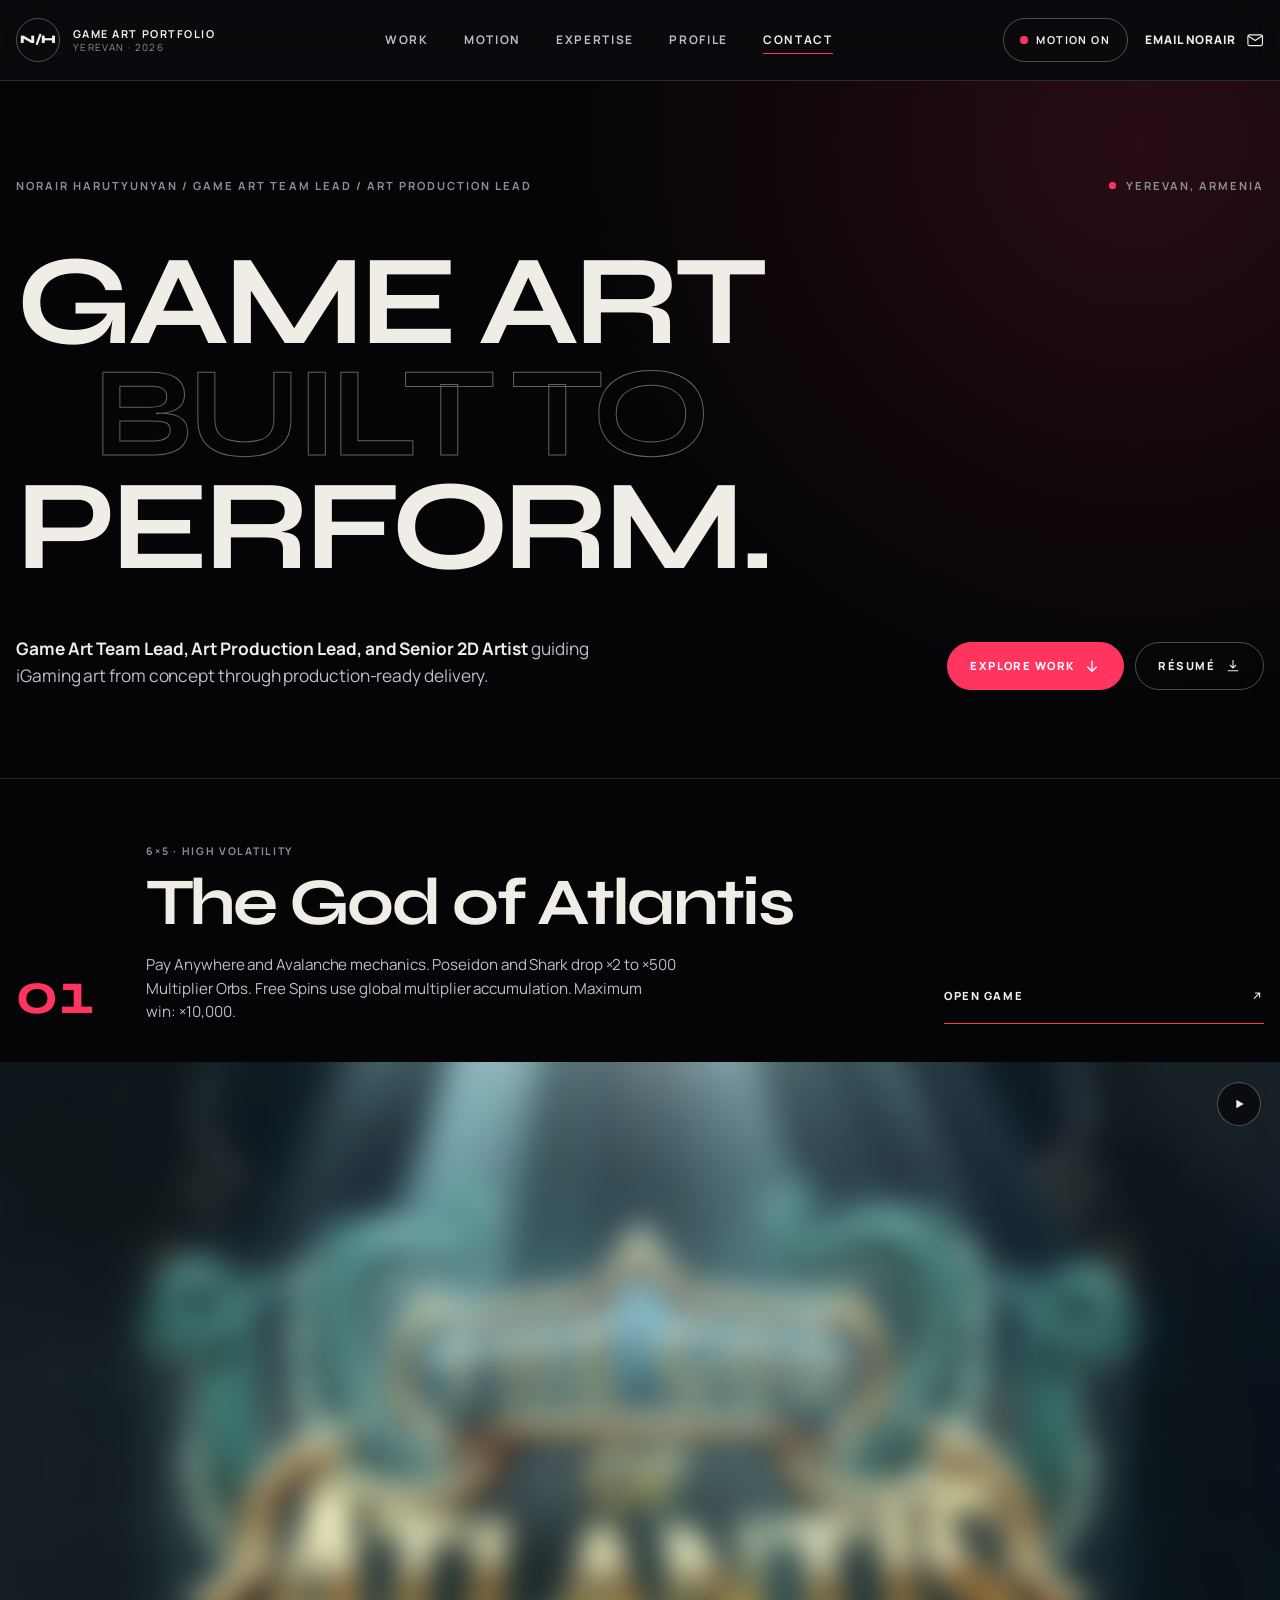
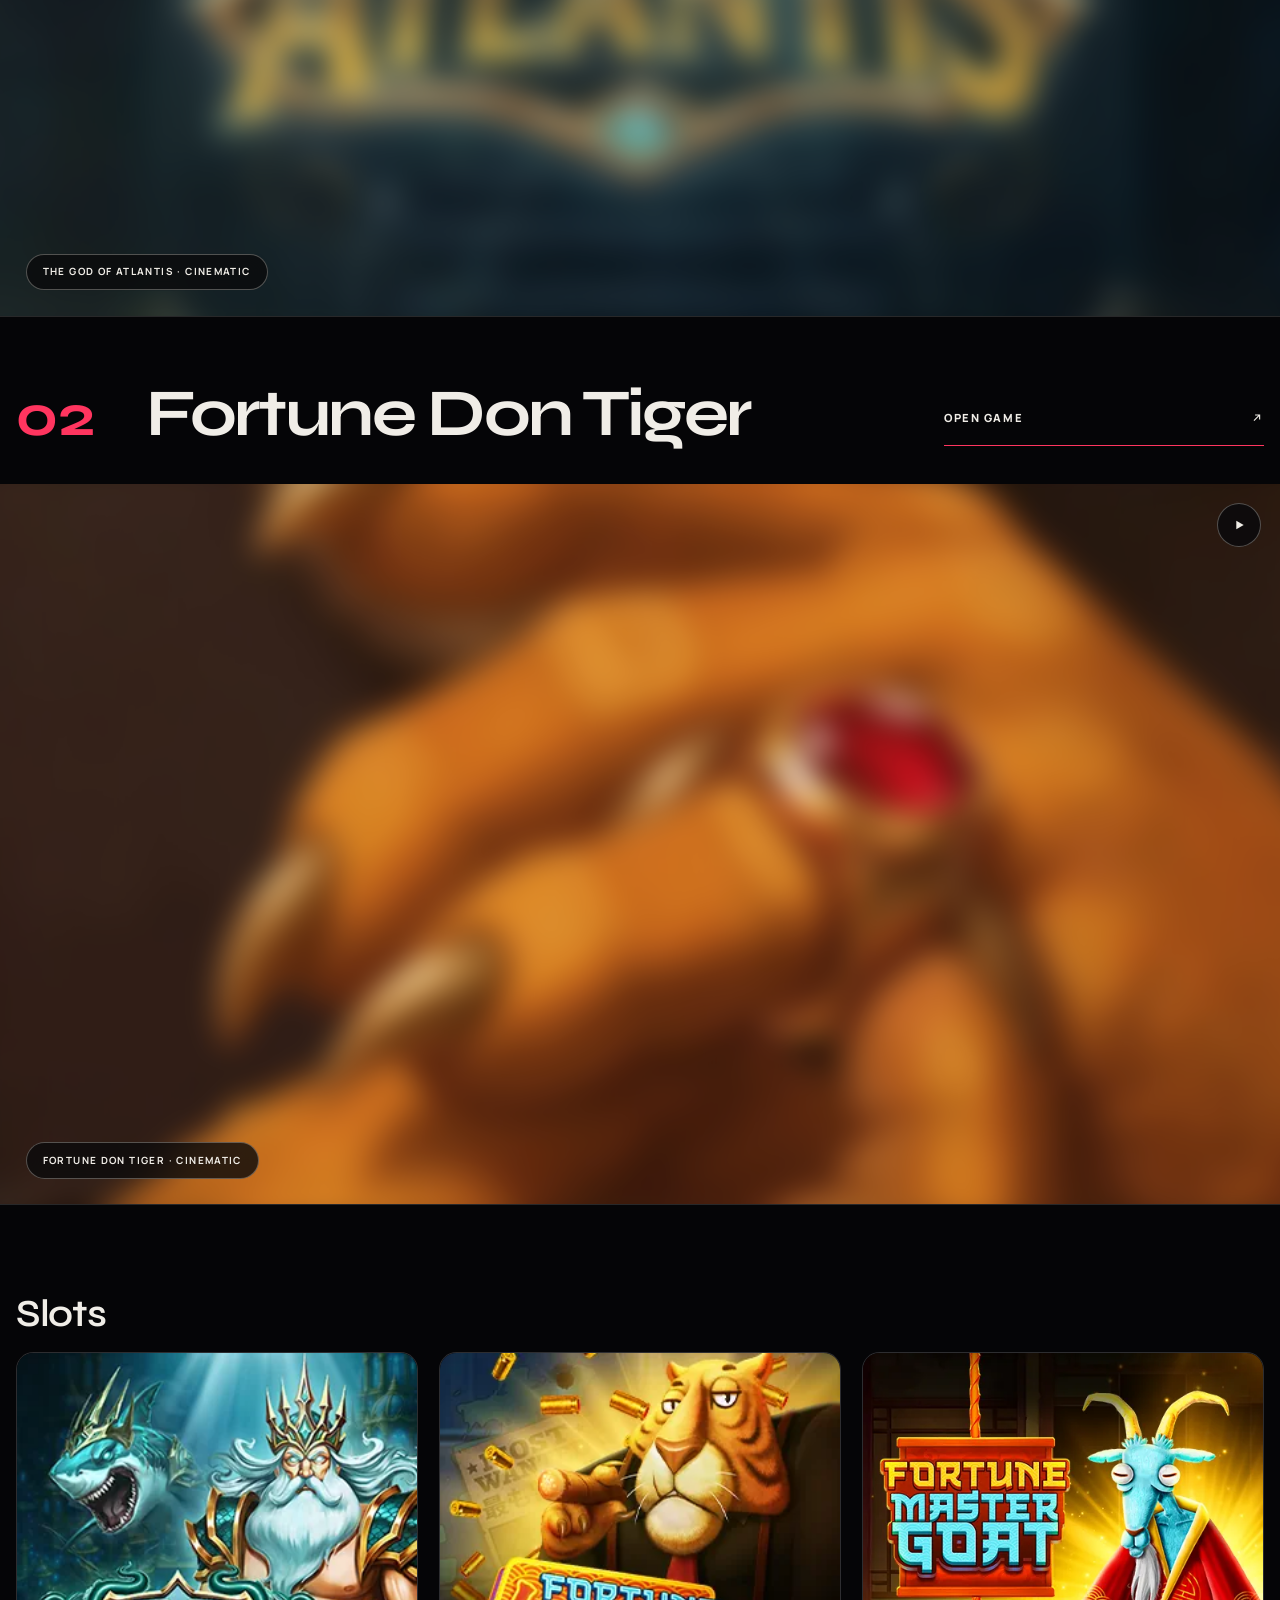
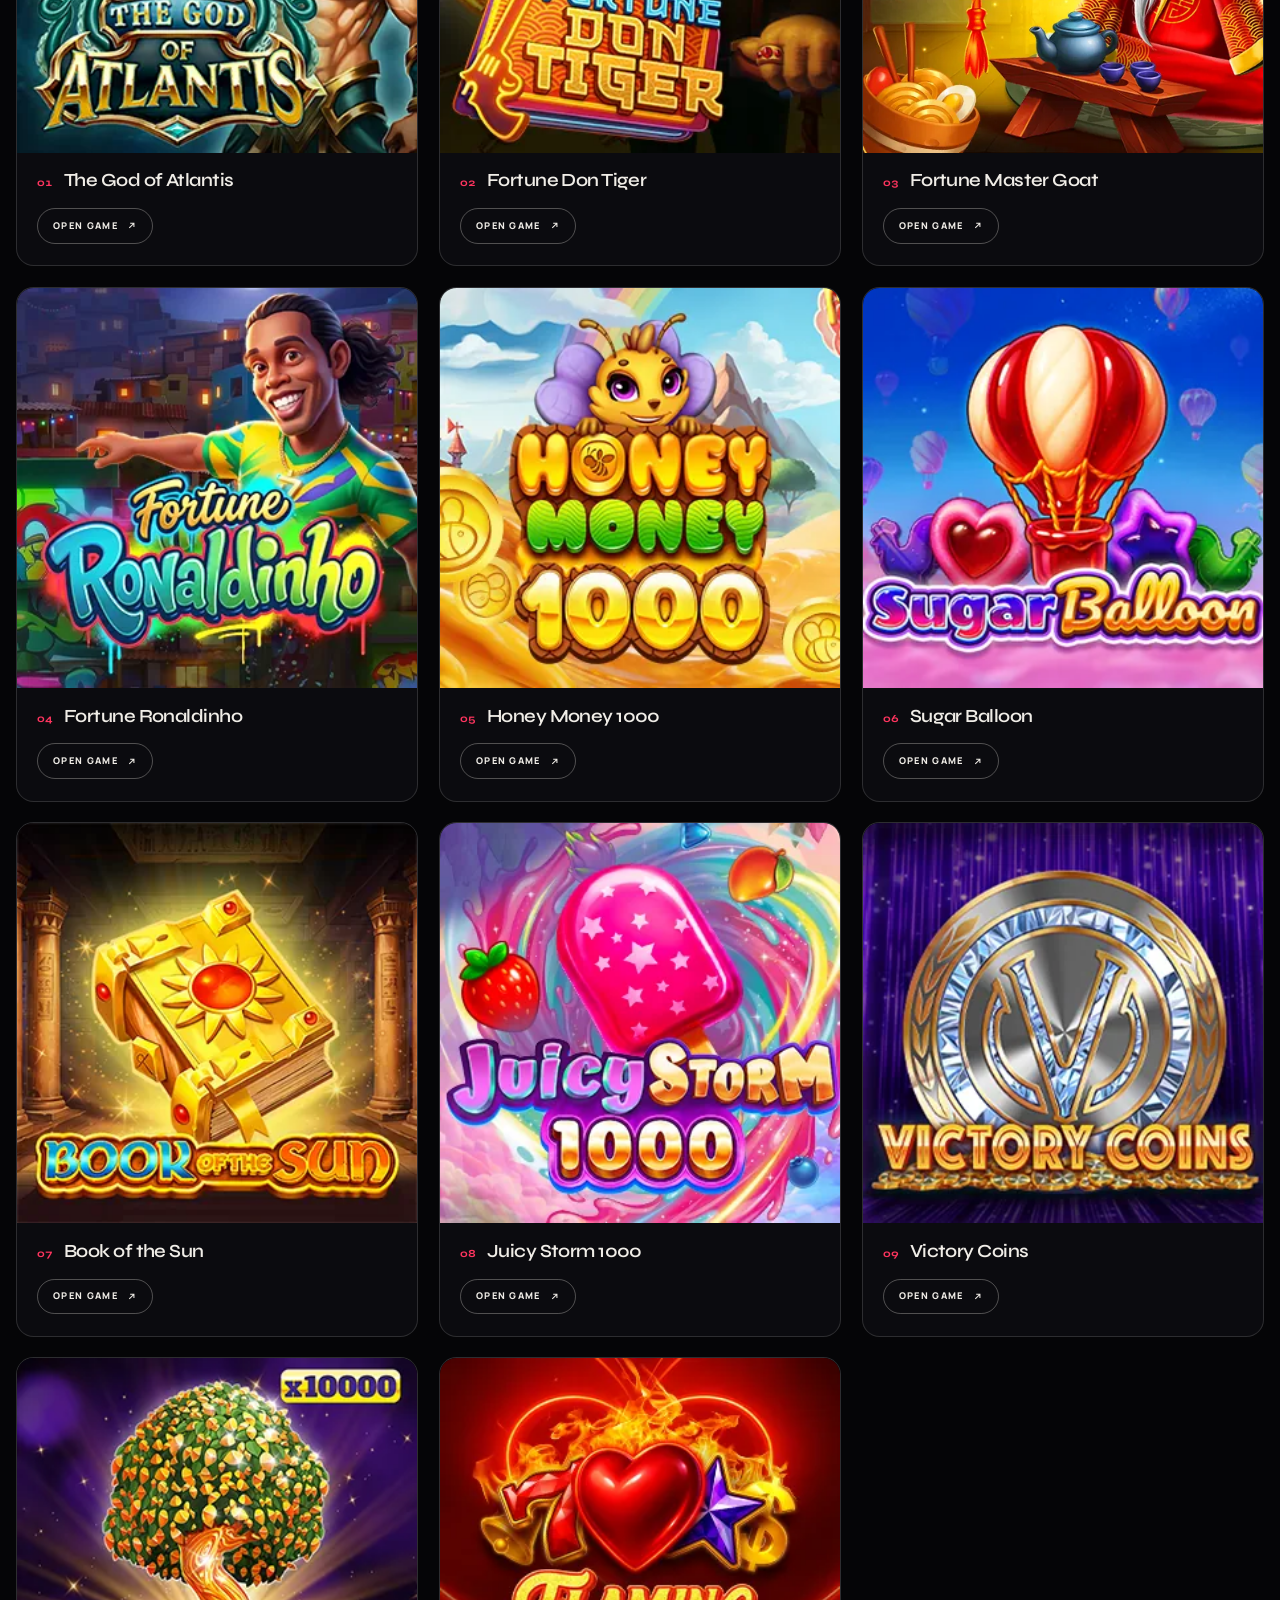
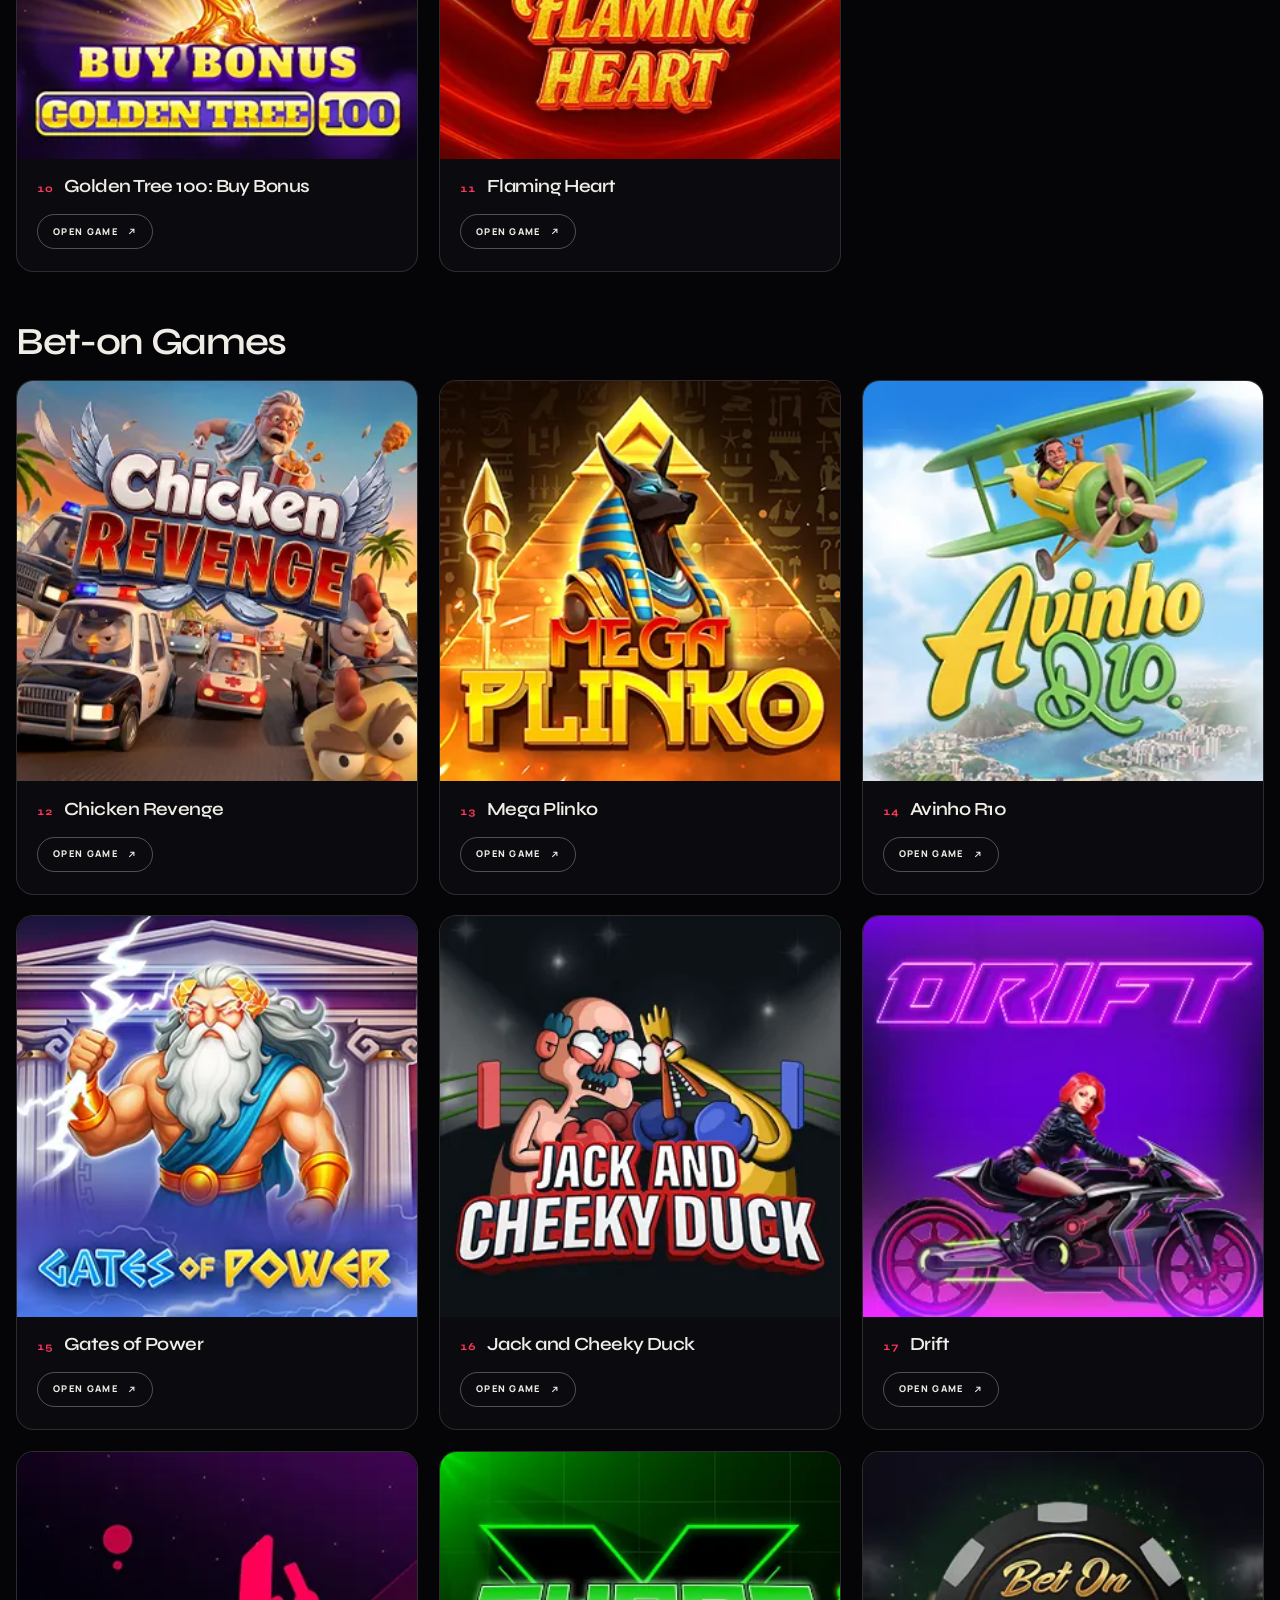
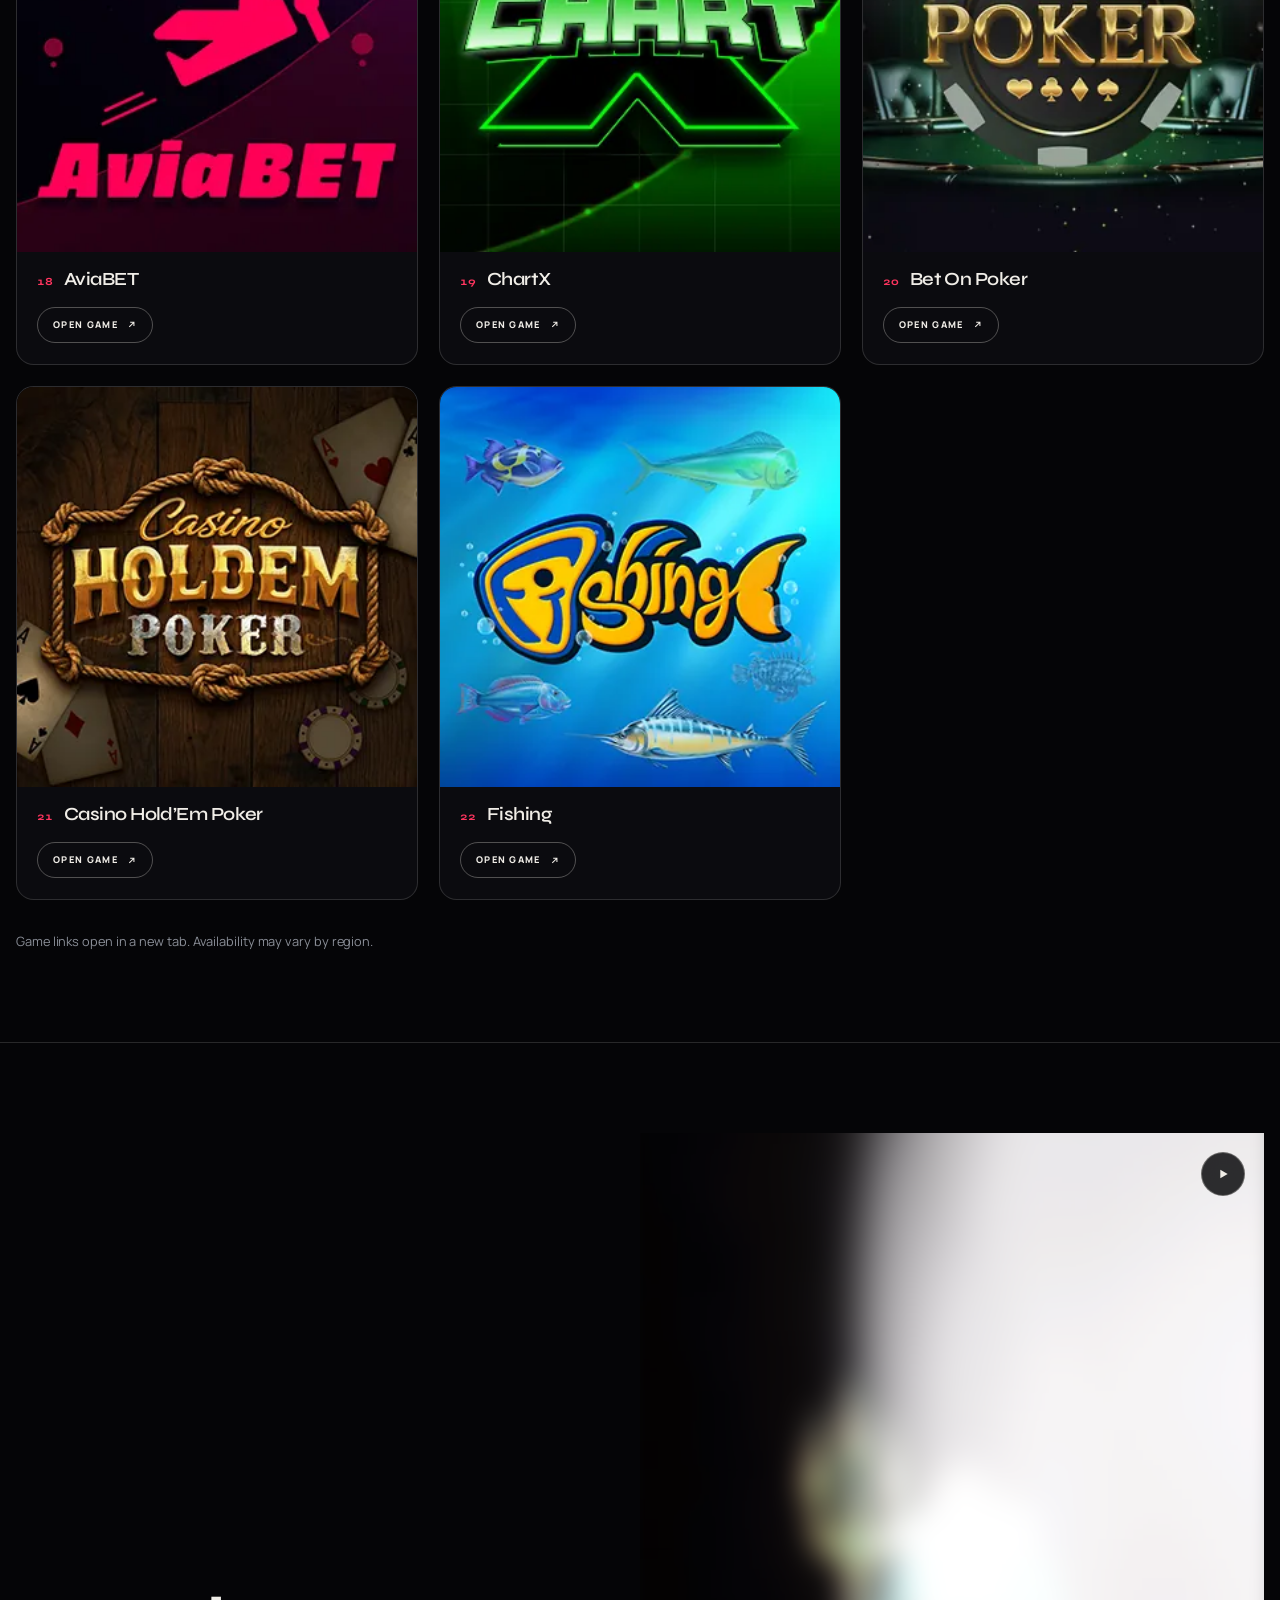
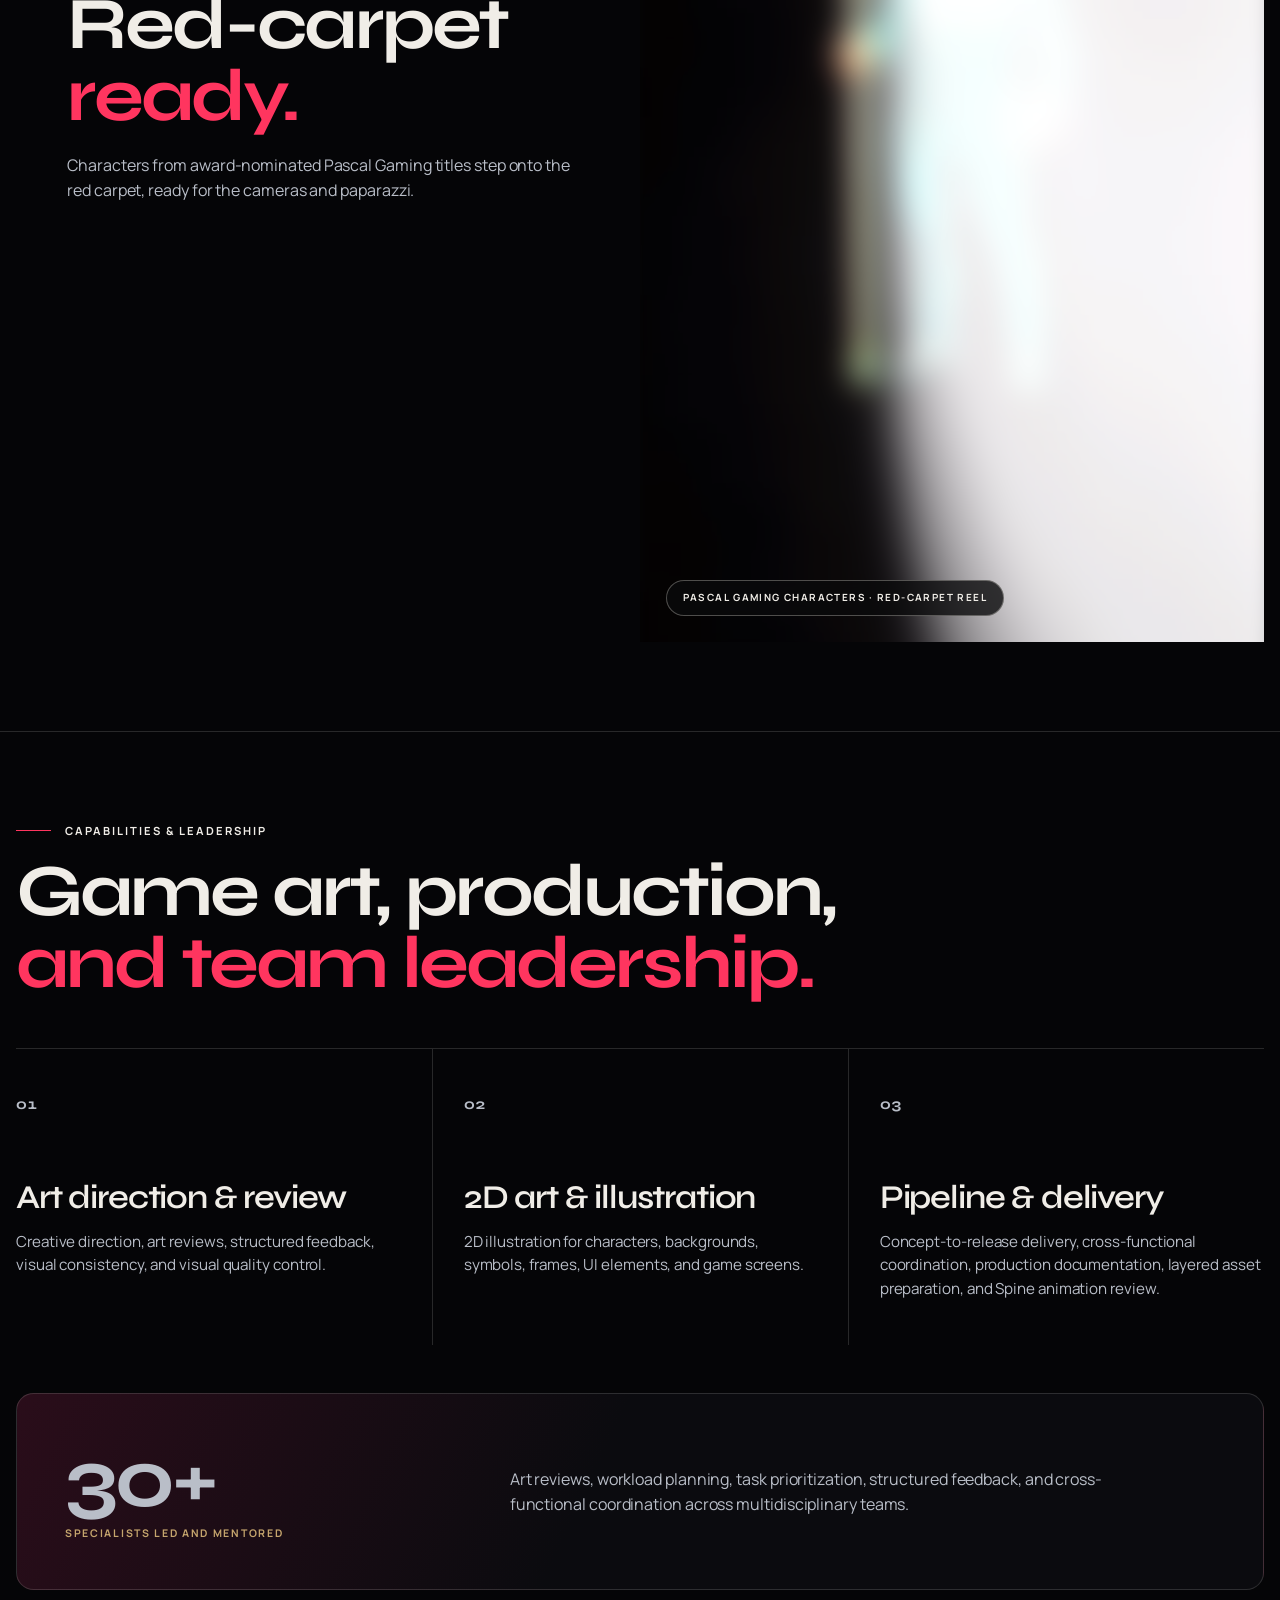
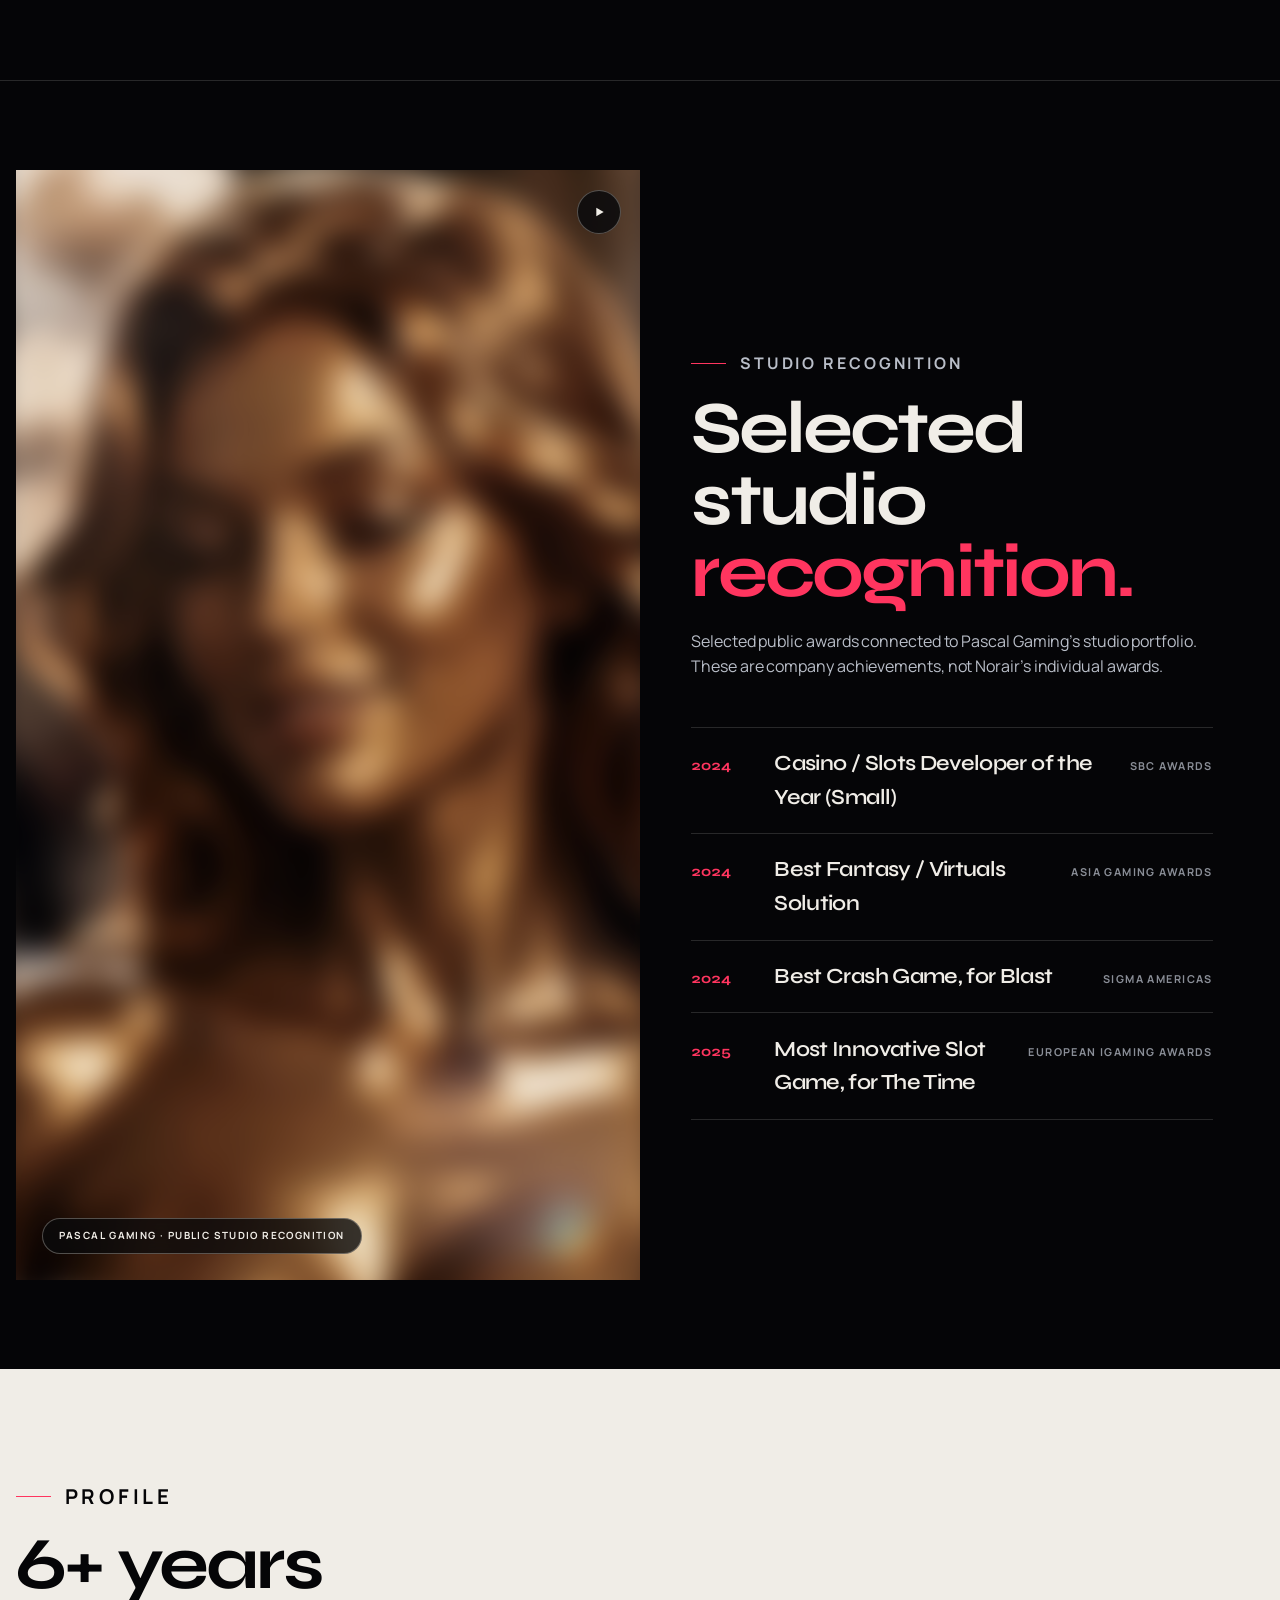
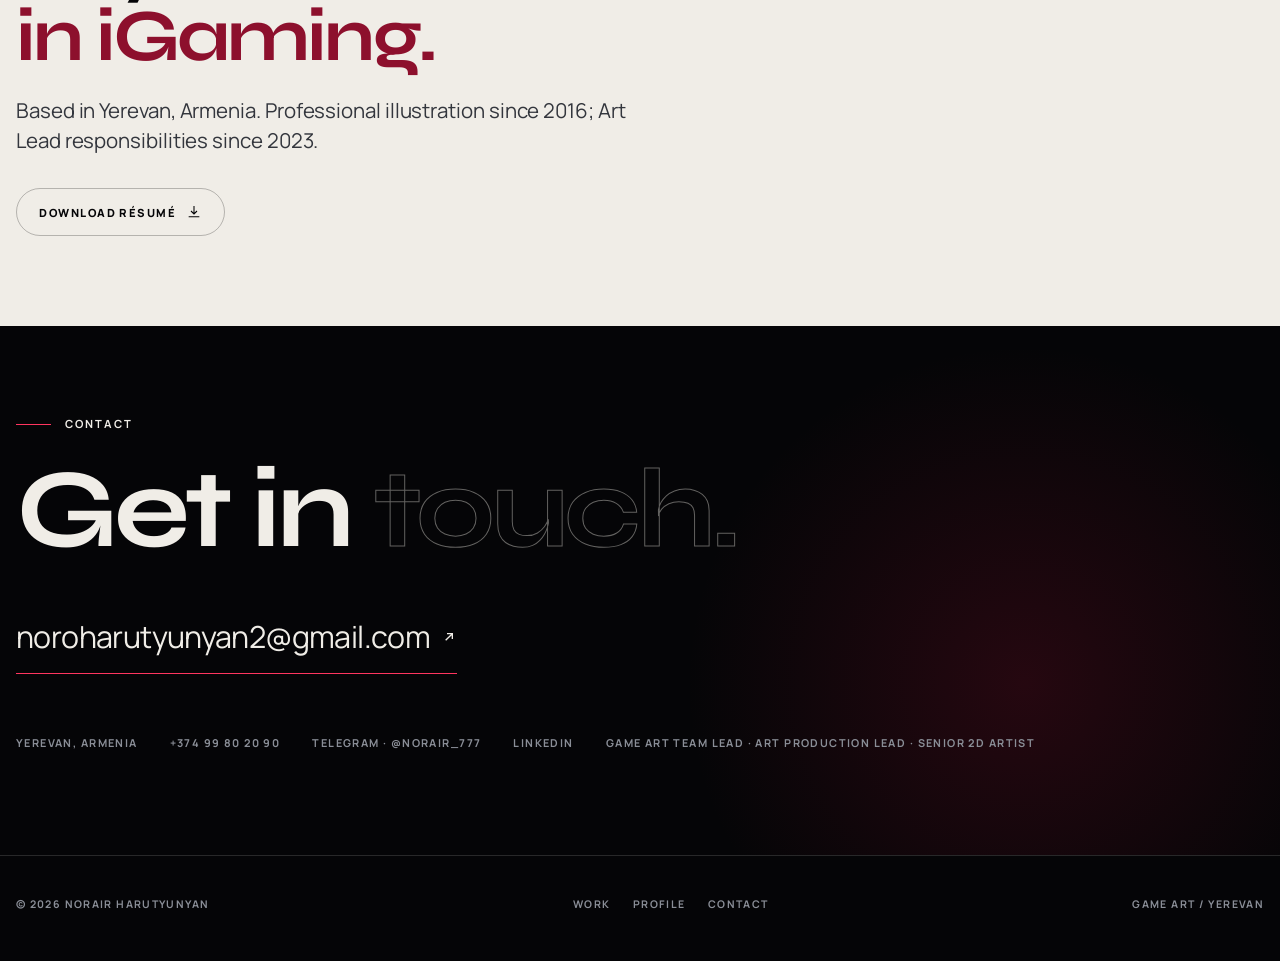
==== commit 87c2c5b8: "Point the absolute URLs at the address this copy is served from canonical, og:url, og:image, twitter" ====
--- a/index.html
+++ b/index.html
@@ -8,22 +8,25 @@
 <meta name="author" content="Norair Harutyunyan">
 <meta name="theme-color" content="#050507">
 <meta name="color-scheme" content="dark light">
-<link rel="canonical" href="https://norohtn.github.io/Norair_Harutyunyan_Portfolio/">
+<!-- These absolute URLs point at the address this copy is served from. Change
+     them to https://norohtn.github.io/Norair_Harutyunyan_Portfolio/ when the site
+     lands on Norair's repository. -->
+<link rel="canonical" href="https://edgarhovsepyan.github.io/Norair_Harutyunyan_Portfolio/">
 
 <meta property="og:type" content="website">
 <meta property="og:site_name" content="Norair Harutyunyan — Game Art Portfolio">
 <meta property="og:title" content="Norair Harutyunyan — iGaming Art Lead Portfolio">
 <meta property="og:description" content="Selected iGaming projects, motion work, and production leadership by Norair Harutyunyan.">
-<meta property="og:url" content="https://norohtn.github.io/Norair_Harutyunyan_Portfolio/">
+<meta property="og:url" content="https://edgarhovsepyan.github.io/Norair_Harutyunyan_Portfolio/">
 <meta property="og:locale" content="en_US">
-<meta property="og:image" content="https://norohtn.github.io/Norair_Harutyunyan_Portfolio/og-cover.png">
+<meta property="og:image" content="https://edgarhovsepyan.github.io/Norair_Harutyunyan_Portfolio/og-cover.png">
 <meta property="og:image:width" content="1200">
 <meta property="og:image:height" content="630">
 <meta property="og:image:alt" content="Norair Harutyunyan, Game Art Team Lead, Yerevan.">
 <meta name="twitter:card" content="summary_large_image">
 <meta name="twitter:title" content="Norair Harutyunyan — iGaming Art Lead Portfolio">
 <meta name="twitter:description" content="Selected iGaming projects, motion work, and production leadership by Norair Harutyunyan.">
-<meta name="twitter:image" content="https://norohtn.github.io/Norair_Harutyunyan_Portfolio/og-cover.png">
+<meta name="twitter:image" content="https://edgarhovsepyan.github.io/Norair_Harutyunyan_Portfolio/og-cover.png">
 
 <link rel="icon" href="favicon.svg" type="image/svg+xml">
 <link rel="icon" href="favicon.ico" sizes="any">
@@ -43,7 +46,7 @@
   "jobTitle": "Game Art Team Lead, Art Production Lead, Senior 2D Artist",
   "email": "mailto:noroharutyunyan2@gmail.com",
   "telephone": "+374-99-80-20-90",
-  "url": "https://norohtn.github.io/Norair_Harutyunyan_Portfolio/",
+  "url": "https://edgarhovsepyan.github.io/Norair_Harutyunyan_Portfolio/",
   "address": { "@type": "PostalAddress", "addressLocality": "Yerevan", "addressCountry": "AM" },
   "knowsAbout": ["Game art direction", "2D illustration", "iGaming slot art", "Art production pipeline", "Spine animation review"],
   "sameAs": ["https://www.linkedin.com/in/norair-harutyunyan-3118831b6", "https://t.me/Norair_777"]
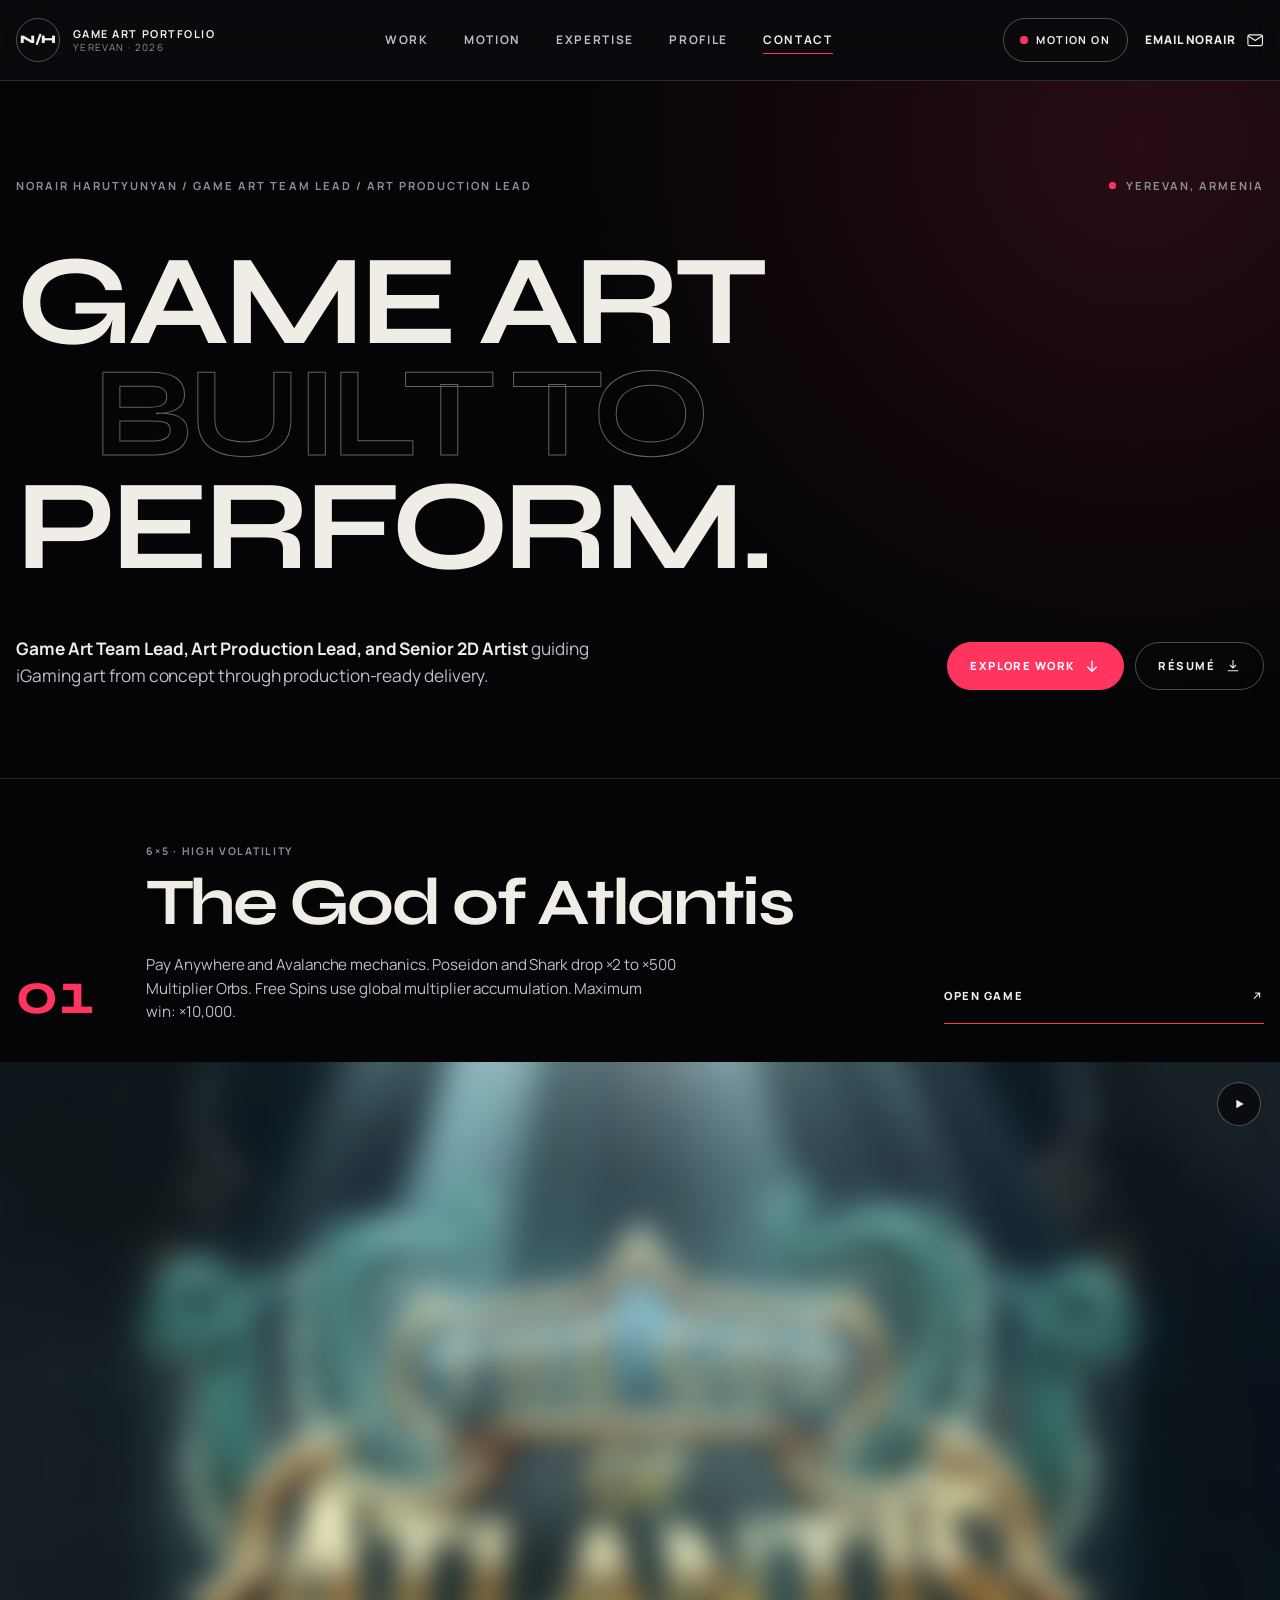
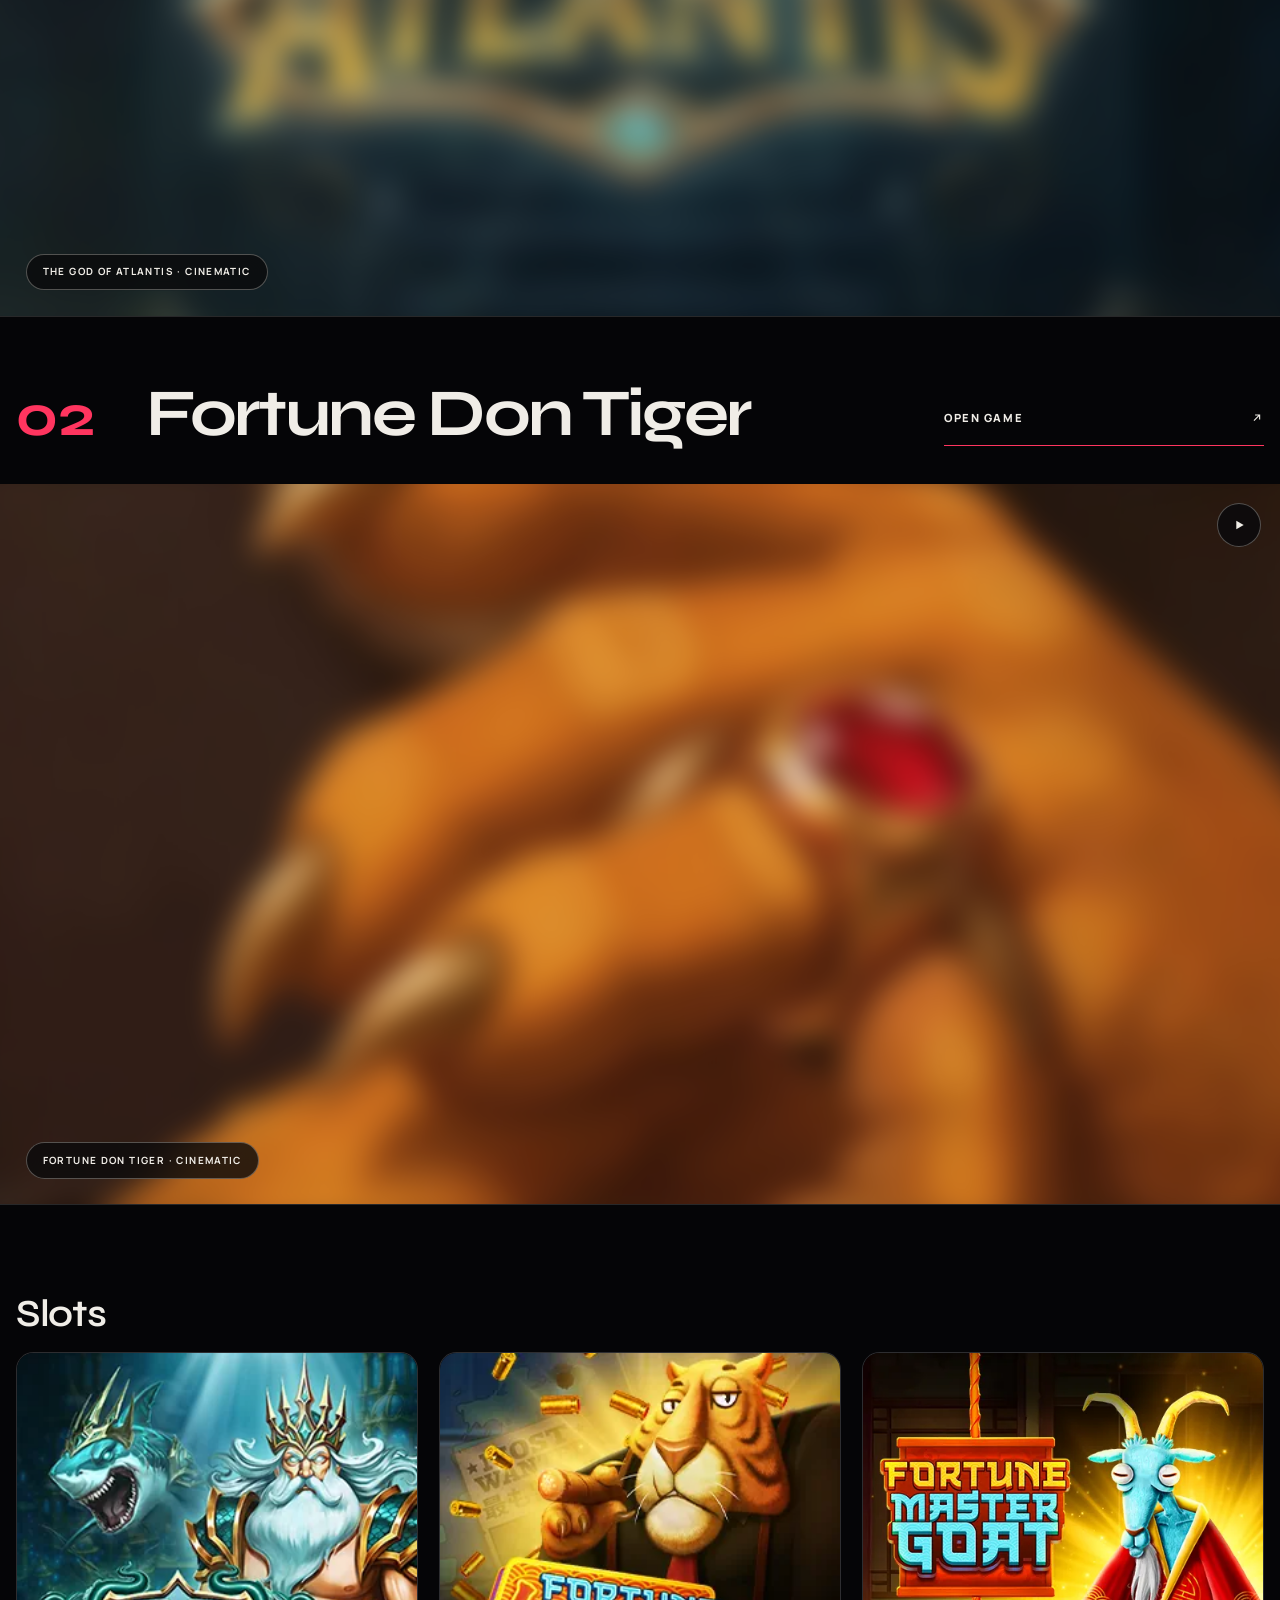
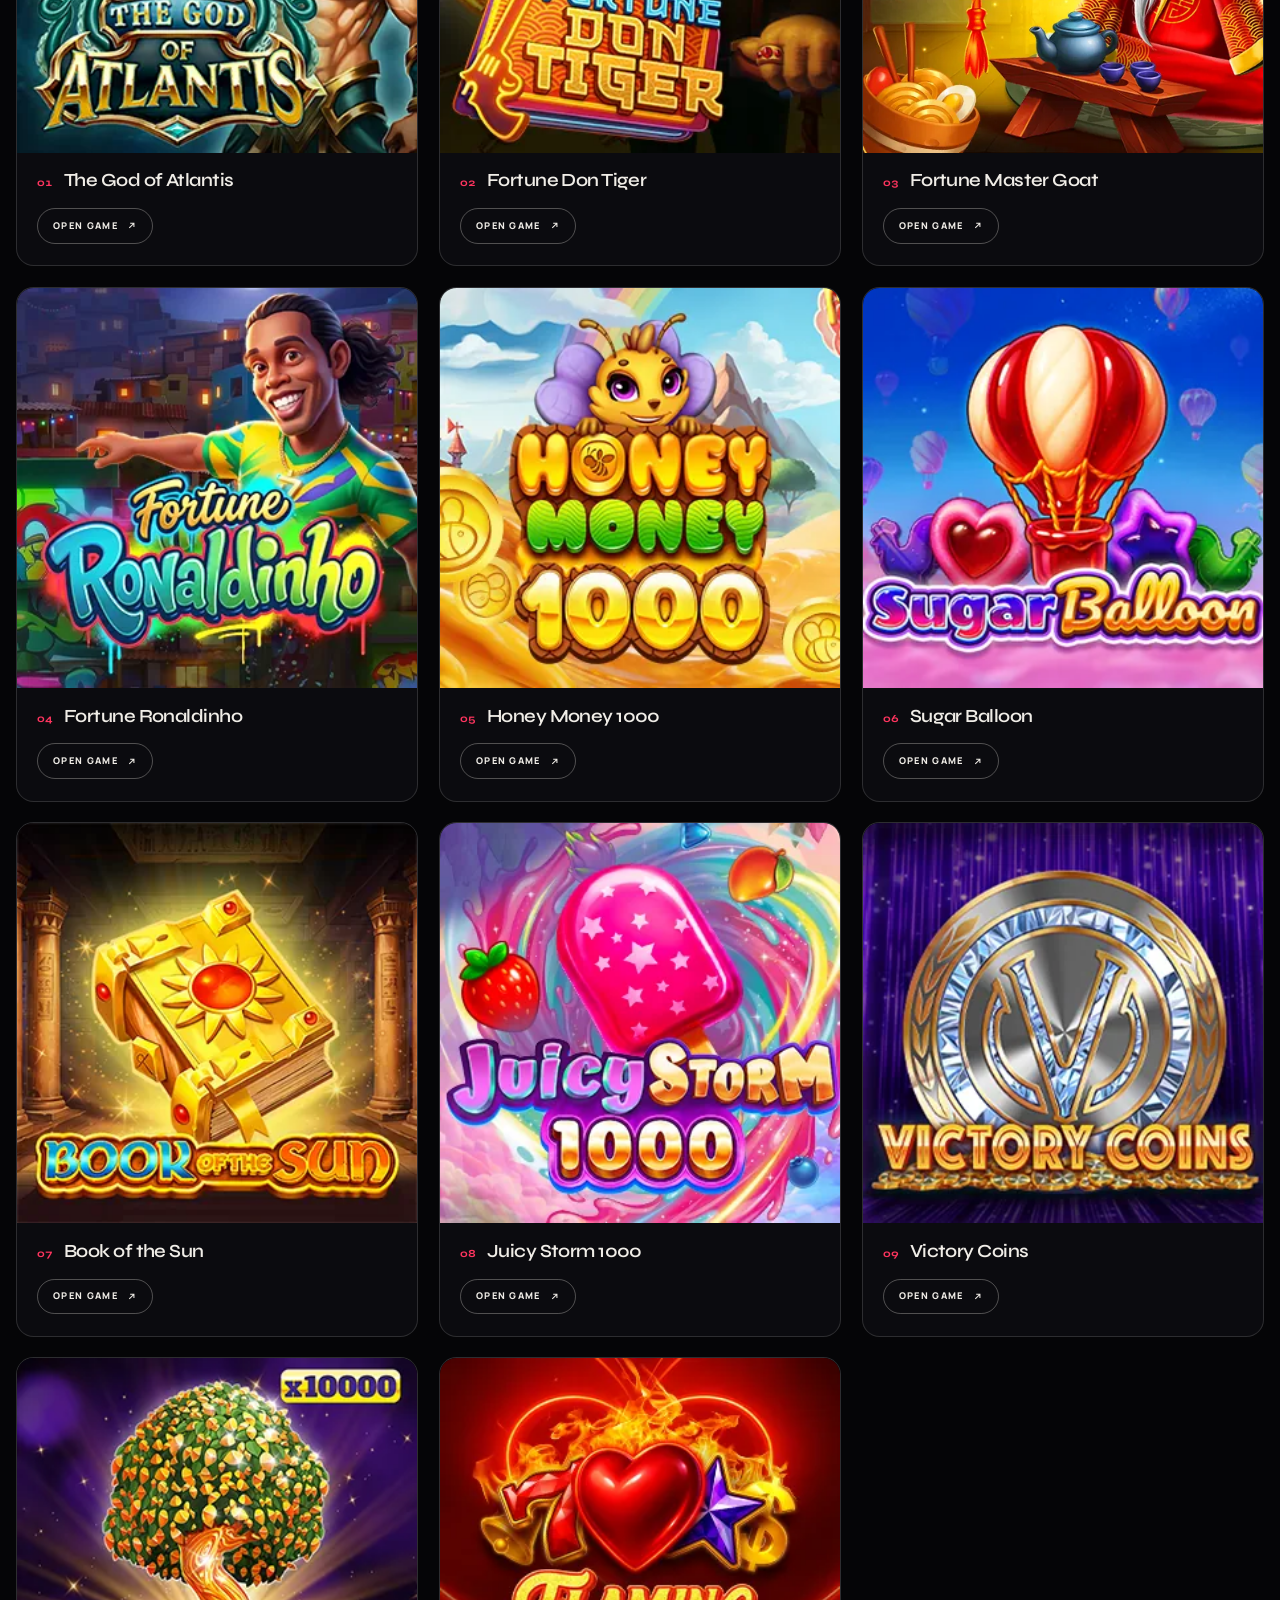
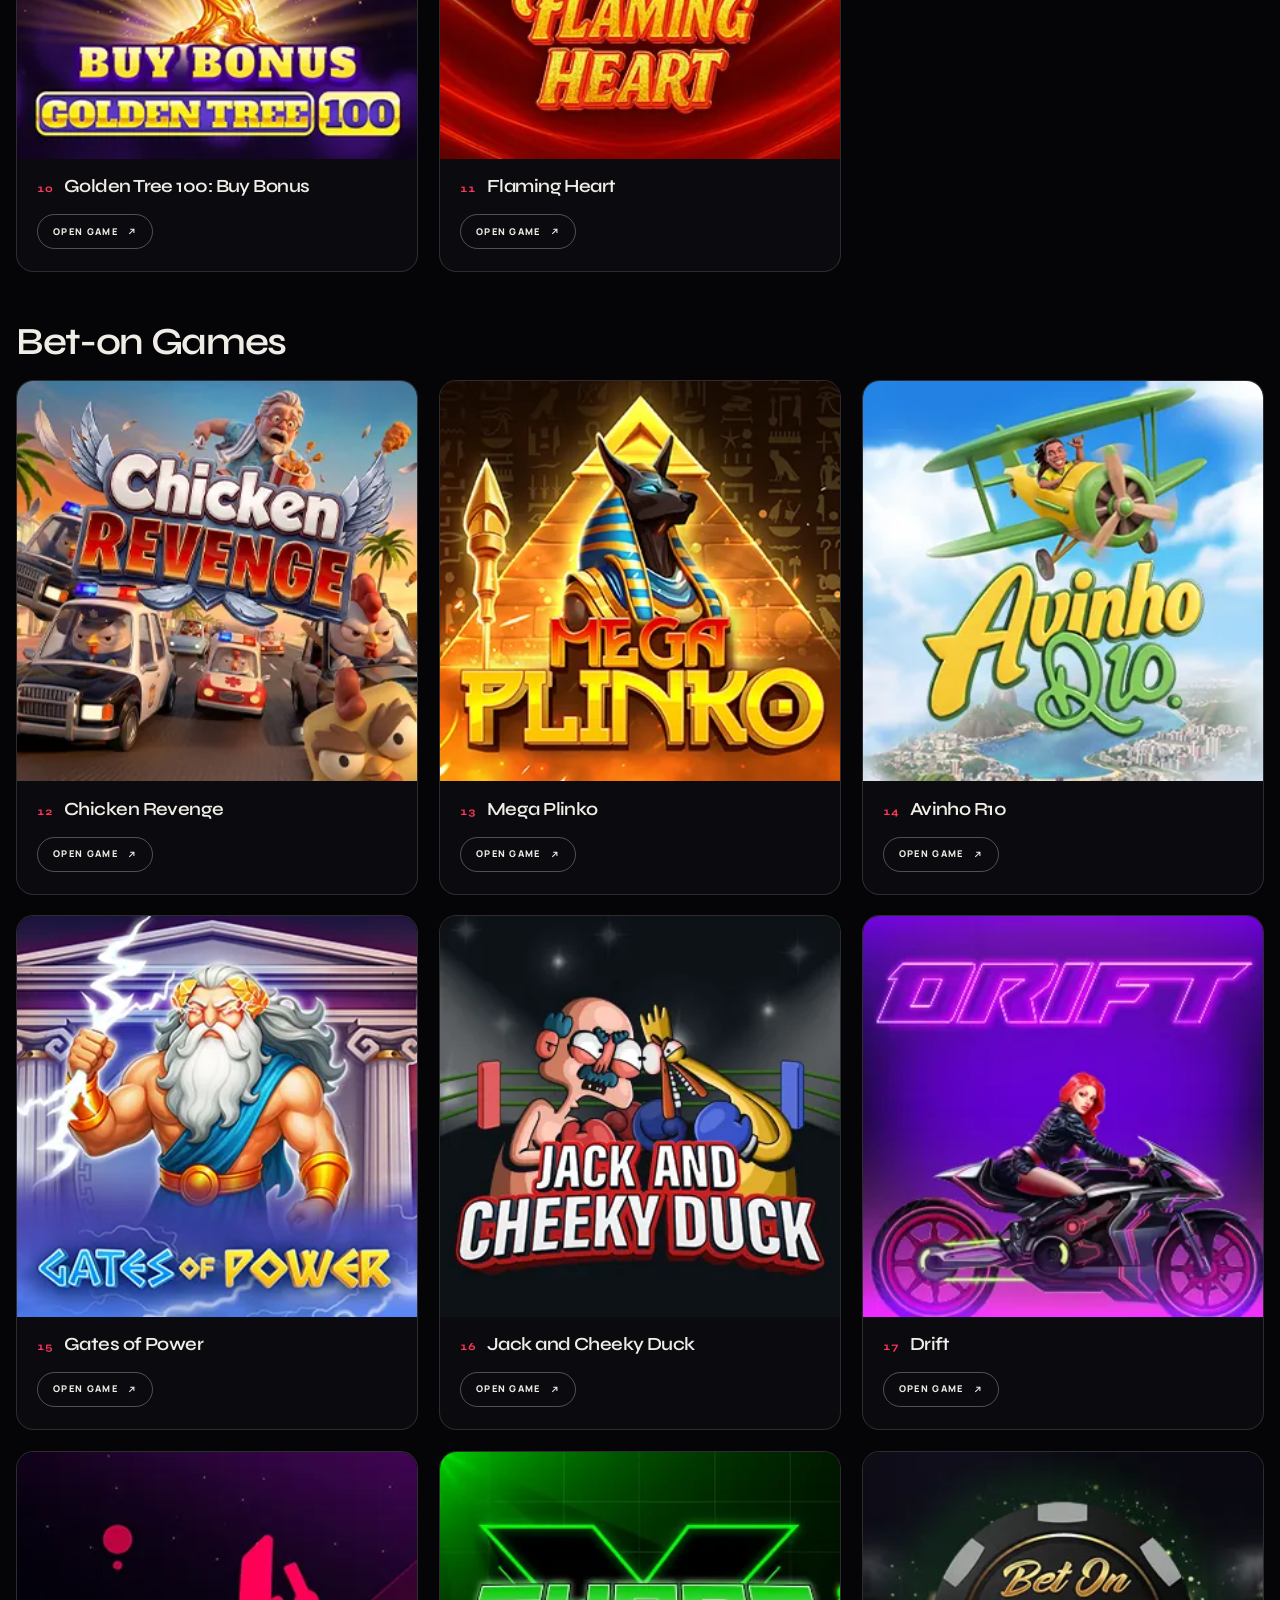
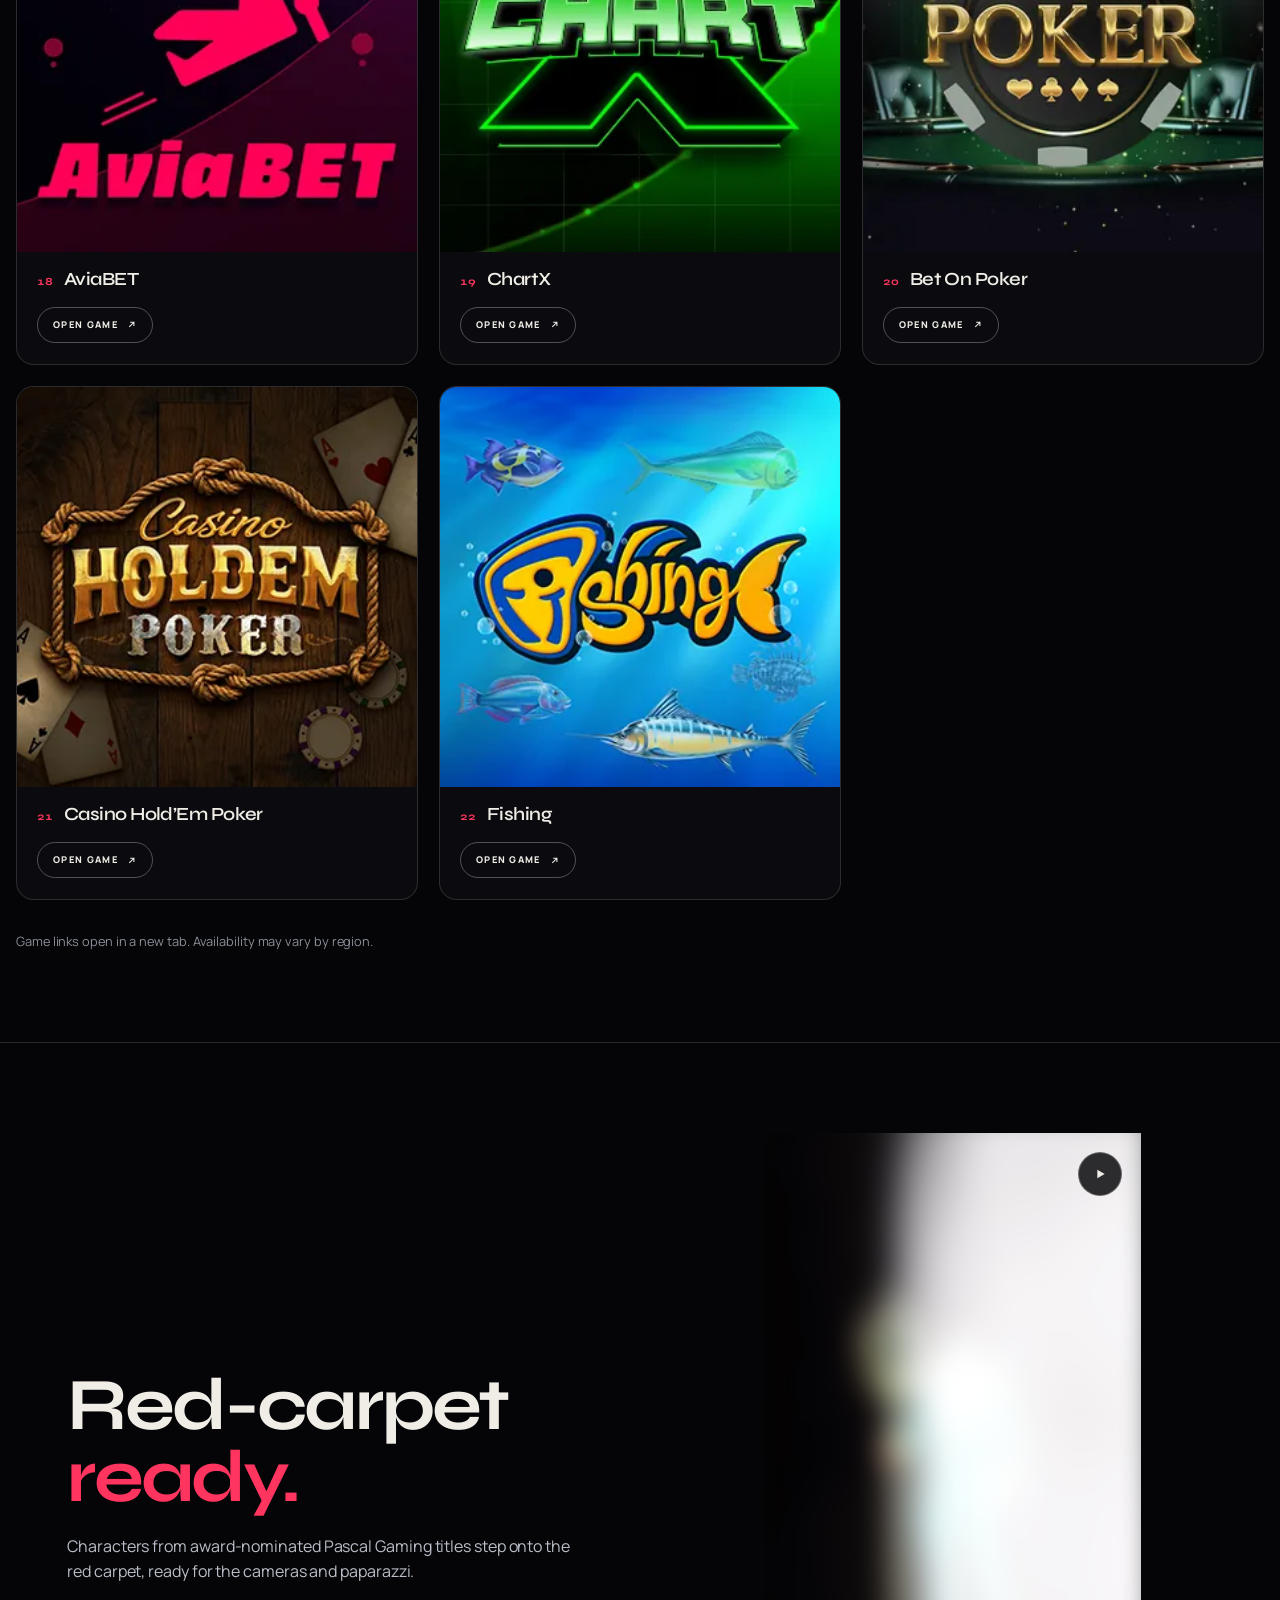
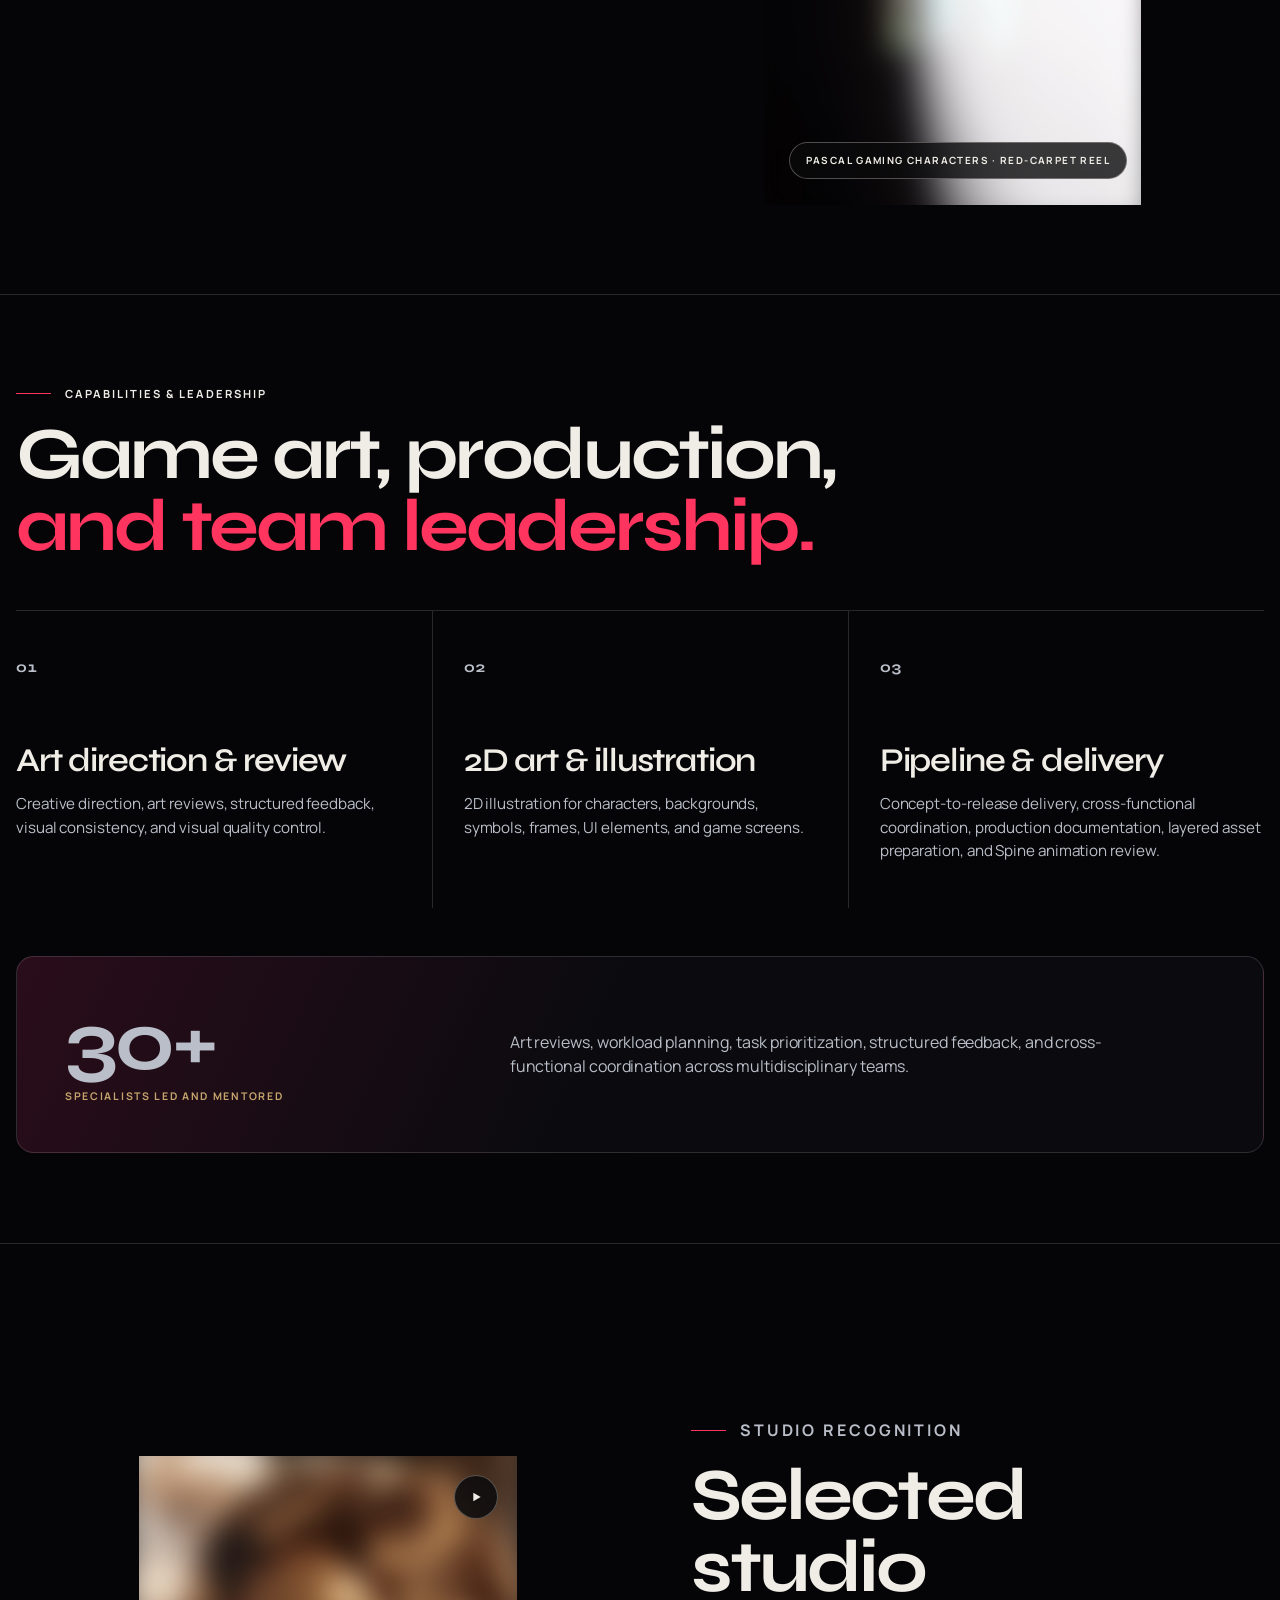
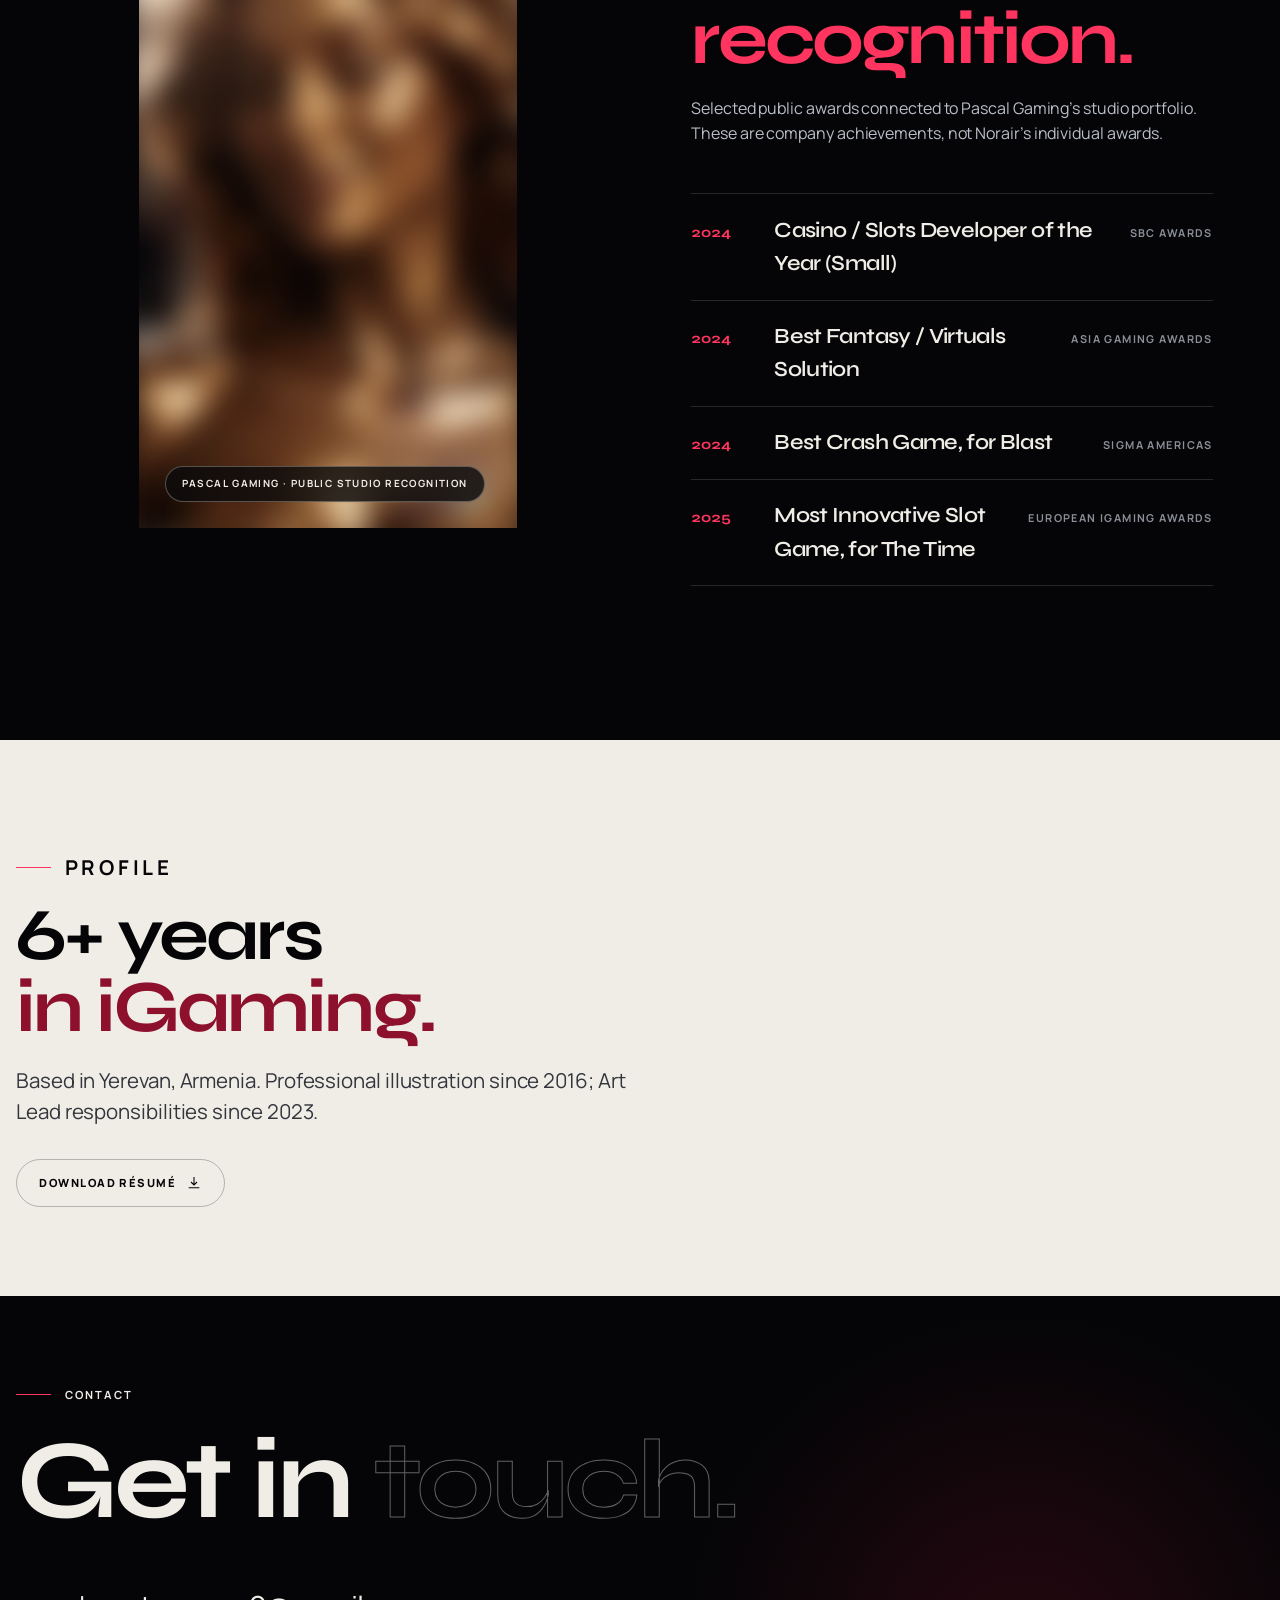
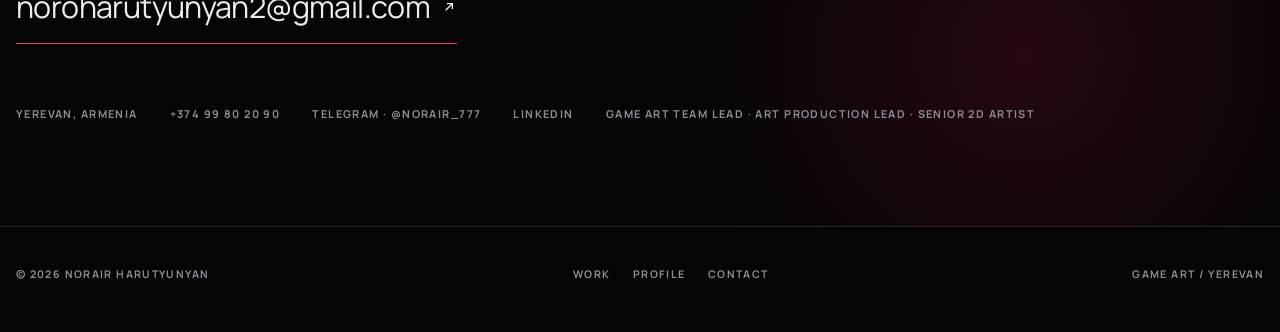
==== commit c68e19c0: "Point the absolute URLs at norohtn.github.io now that it is the home The site is merged and serving " ====
--- a/index.html
+++ b/index.html
@@ -8,25 +8,22 @@
 <meta name="author" content="Norair Harutyunyan">
 <meta name="theme-color" content="#050507">
 <meta name="color-scheme" content="dark light">
-<!-- These absolute URLs point at the address this copy is served from. Change
-     them to https://norohtn.github.io/Norair_Harutyunyan_Portfolio/ when the site
-     lands on Norair's repository. -->
-<link rel="canonical" href="https://edgarhovsepyan.github.io/Norair_Harutyunyan_Portfolio/">
+<link rel="canonical" href="https://norohtn.github.io/Norair_Harutyunyan_Portfolio/">
 
 <meta property="og:type" content="website">
 <meta property="og:site_name" content="Norair Harutyunyan — Game Art Portfolio">
 <meta property="og:title" content="Norair Harutyunyan — iGaming Art Lead Portfolio">
 <meta property="og:description" content="Selected iGaming projects, motion work, and production leadership by Norair Harutyunyan.">
-<meta property="og:url" content="https://edgarhovsepyan.github.io/Norair_Harutyunyan_Portfolio/">
+<meta property="og:url" content="https://norohtn.github.io/Norair_Harutyunyan_Portfolio/">
 <meta property="og:locale" content="en_US">
-<meta property="og:image" content="https://edgarhovsepyan.github.io/Norair_Harutyunyan_Portfolio/og-cover.png">
+<meta property="og:image" content="https://norohtn.github.io/Norair_Harutyunyan_Portfolio/og-cover.png">
 <meta property="og:image:width" content="1200">
 <meta property="og:image:height" content="630">
 <meta property="og:image:alt" content="Norair Harutyunyan, Game Art Team Lead, Yerevan.">
 <meta name="twitter:card" content="summary_large_image">
 <meta name="twitter:title" content="Norair Harutyunyan — iGaming Art Lead Portfolio">
 <meta name="twitter:description" content="Selected iGaming projects, motion work, and production leadership by Norair Harutyunyan.">
-<meta name="twitter:image" content="https://edgarhovsepyan.github.io/Norair_Harutyunyan_Portfolio/og-cover.png">
+<meta name="twitter:image" content="https://norohtn.github.io/Norair_Harutyunyan_Portfolio/og-cover.png">
 
 <link rel="icon" href="favicon.svg" type="image/svg+xml">
 <link rel="icon" href="favicon.ico" sizes="any">
@@ -46,7 +43,7 @@
   "jobTitle": "Game Art Team Lead, Art Production Lead, Senior 2D Artist",
   "email": "mailto:noroharutyunyan2@gmail.com",
   "telephone": "+374-99-80-20-90",
-  "url": "https://edgarhovsepyan.github.io/Norair_Harutyunyan_Portfolio/",
+  "url": "https://norohtn.github.io/Norair_Harutyunyan_Portfolio/",
   "address": { "@type": "PostalAddress", "addressLocality": "Yerevan", "addressCountry": "AM" },
   "knowsAbout": ["Game art direction", "2D illustration", "iGaming slot art", "Art production pipeline", "Spine animation review"],
   "sameAs": ["https://www.linkedin.com/in/norair-harutyunyan-3118831b6", "https://t.me/Norair_777"]
--- a/assets/css/site.css
+++ b/assets/css/site.css
@@ -161,7 +161,7 @@
   border:1px solid var(--line-strong);display:grid;place-items:center;
   font-family:var(--display);font-weight:800;font-size:.7rem;
 }
-.brand__txt{display:grid;line-height:1.25}
+.brand__txt{display:none;line-height:1.25}   /* shown from 560px */
 .brand__txt b{font-size:.66rem;font-weight:700;letter-spacing:.14em;text-transform:uppercase}
 .brand__txt span{font-size:.6rem;letter-spacing:.14em;text-transform:uppercase;color:var(--silver-dim)}
 
@@ -184,12 +184,14 @@
 
 .head-actions{display:flex;align-items:center;gap:.7rem}
 .motion-toggle{
-  display:inline-flex;align-items:center;gap:.5rem;min-height:2.75rem;
-  border:1px solid var(--line-strong);border-radius:999px;padding:.4rem .85rem;
+  display:inline-flex;align-items:center;justify-content:center;gap:.5rem;
+  min-height:2.75rem;min-width:2.75rem;white-space:nowrap;
+  border:1px solid var(--line-strong);border-radius:999px;padding:.4rem .8rem;
   font-size:.62rem;font-weight:700;letter-spacing:.13em;text-transform:uppercase;
   transition:border-color var(--out) var(--ease),transform var(--out) var(--ease);
 }
 .motion-toggle:active{transform:scale(.97)}
+.motion-toggle [data-label]{display:none}   /* shown from 560px */
 .motion-toggle__dot{
   width:.45rem;height:.45rem;border-radius:50%;background:var(--ruby);flex:0 0 auto;
   animation:pulse 2.4s var(--ease) infinite;
@@ -404,6 +406,11 @@
 .split__text .section__title{margin-top:1rem}
 .split__text p{color:var(--silver);margin-top:1.3rem;max-width:52ch;font-size:1rem}
 .split__media{position:relative}
+/* a 9:16 clip is taller than most windows; cap the height and let the width
+   follow the ratio, so the reel always fits the screen it is on */
+.split__media .stage--portrait{
+  width:auto;max-width:100%;height:min(80vh,38rem);margin-inline:auto;
+}
 
 /* ---------- expertise ---------- */
 .cols{display:grid;grid-template-columns:1fr;border-top:1px solid var(--line)}
@@ -502,8 +509,10 @@
    BREAKPOINTS, mobile first
    ============================================================ */
 
-/* ---- 560px: the grid can hold two columns ---- */
+/* ---- 560px: room for the wordmark and the switch label ---- */
 @media (min-width:560px){
+  .brand__txt{display:grid}
+  .motion-toggle [data-label]{display:inline}
   .grid{grid-template-columns:repeat(2,minmax(0,1fr))}
   .award{grid-template-columns:4rem minmax(0,1fr) auto;gap:1.2rem}
   .award__src{grid-column:auto;text-align:right}
@@ -543,6 +552,7 @@
   .split{grid-template-columns:minmax(0,1fr) minmax(0,1fr)}
   .split__text{padding:clamp(2.5rem,5vw,4.5rem) clamp(1rem,4vw,3.5rem)}
   .split--flip .split__media{order:-1}
+  .split__media .stage--portrait{height:min(76vh,42rem)}
 
   .stat{grid-template-columns:minmax(0,.9fr) minmax(0,1.6fr);gap:clamp(1.5rem,4vw,3rem)}
   .stage__cap{font-size:.62rem;padding:.6rem 1rem}
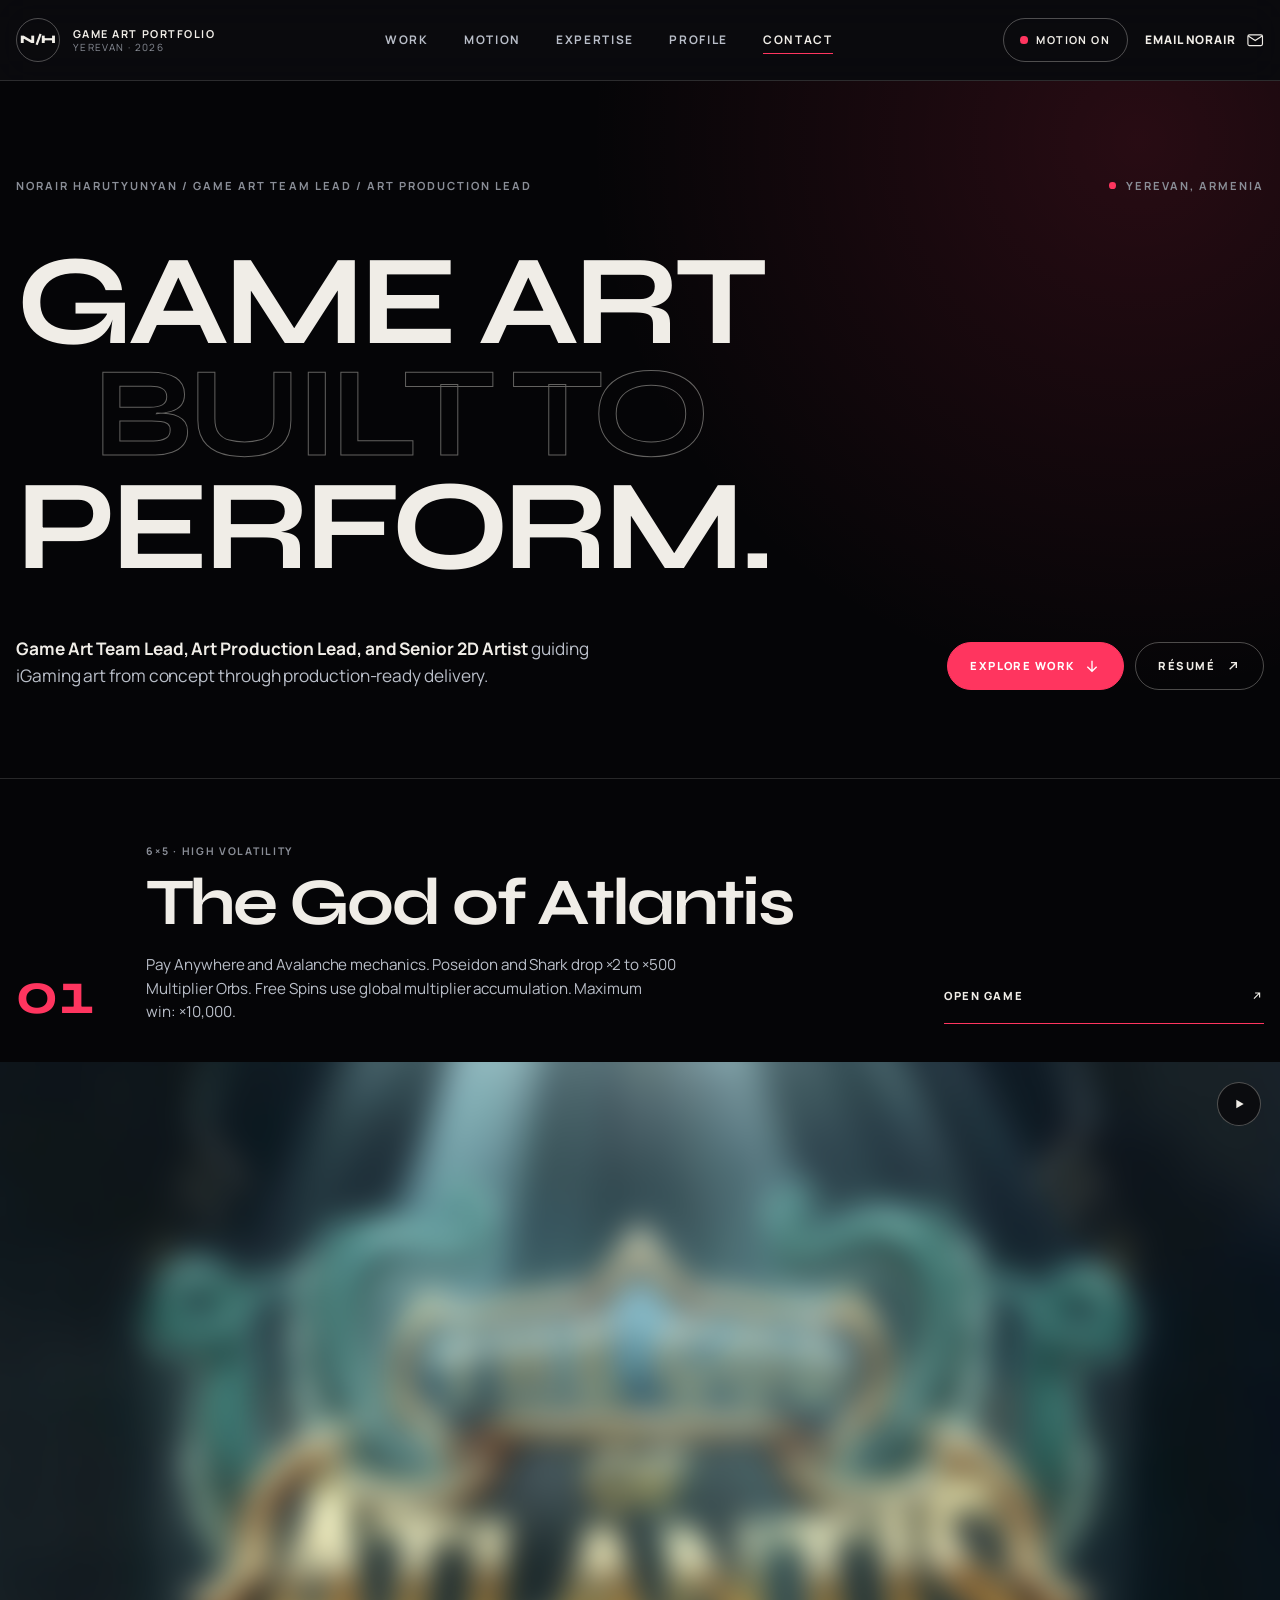
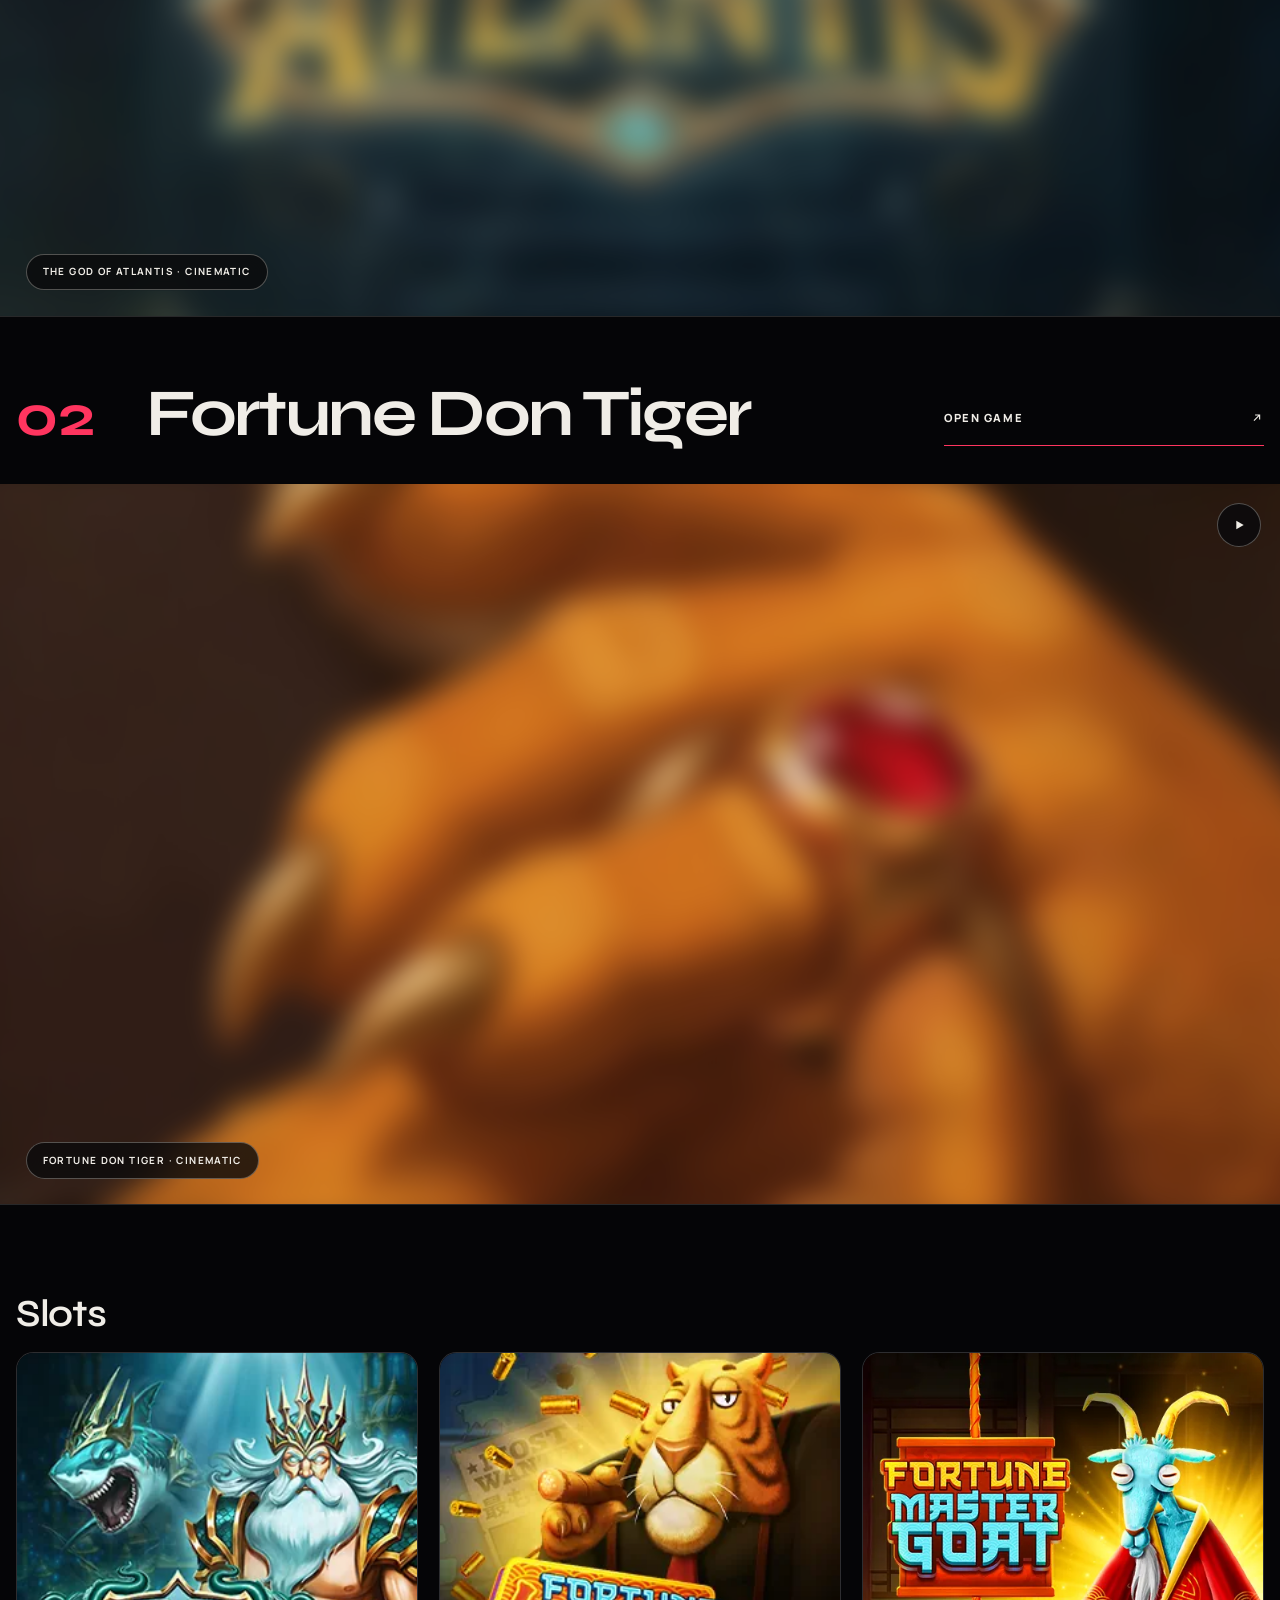
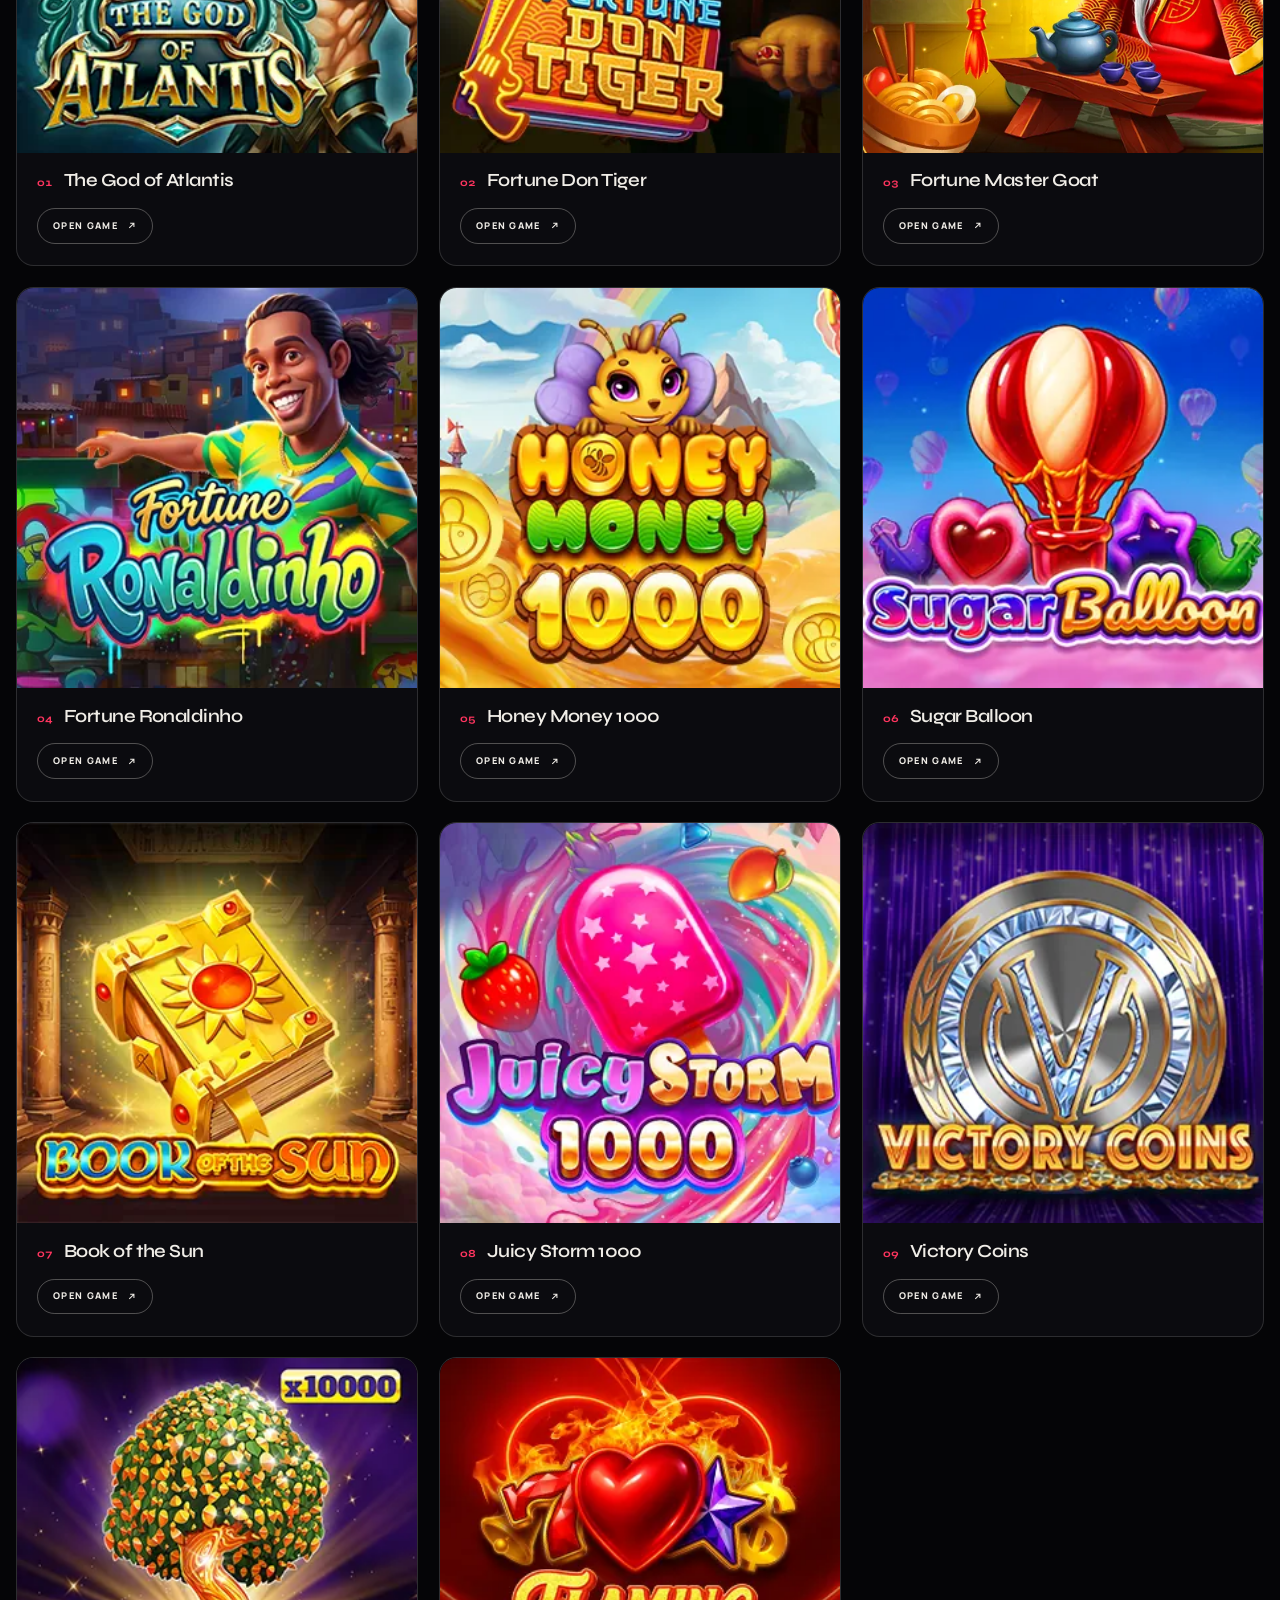
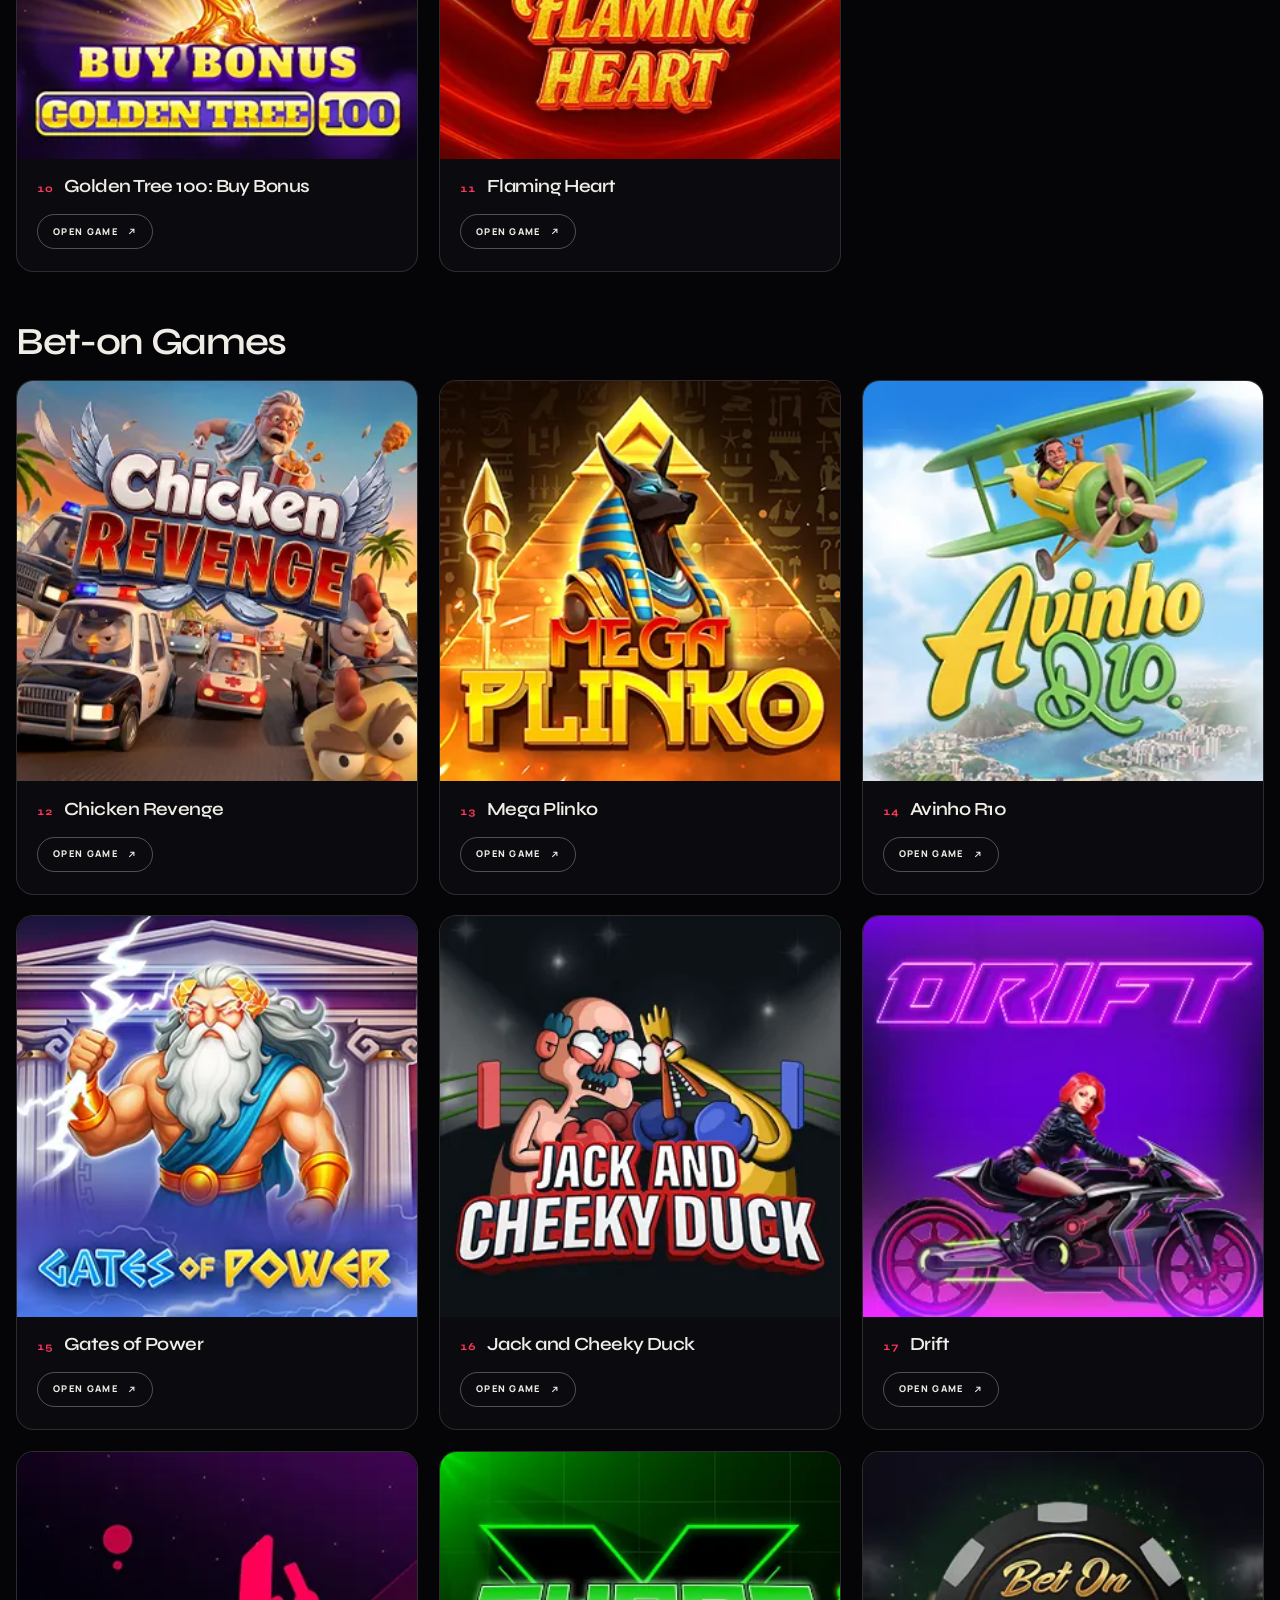
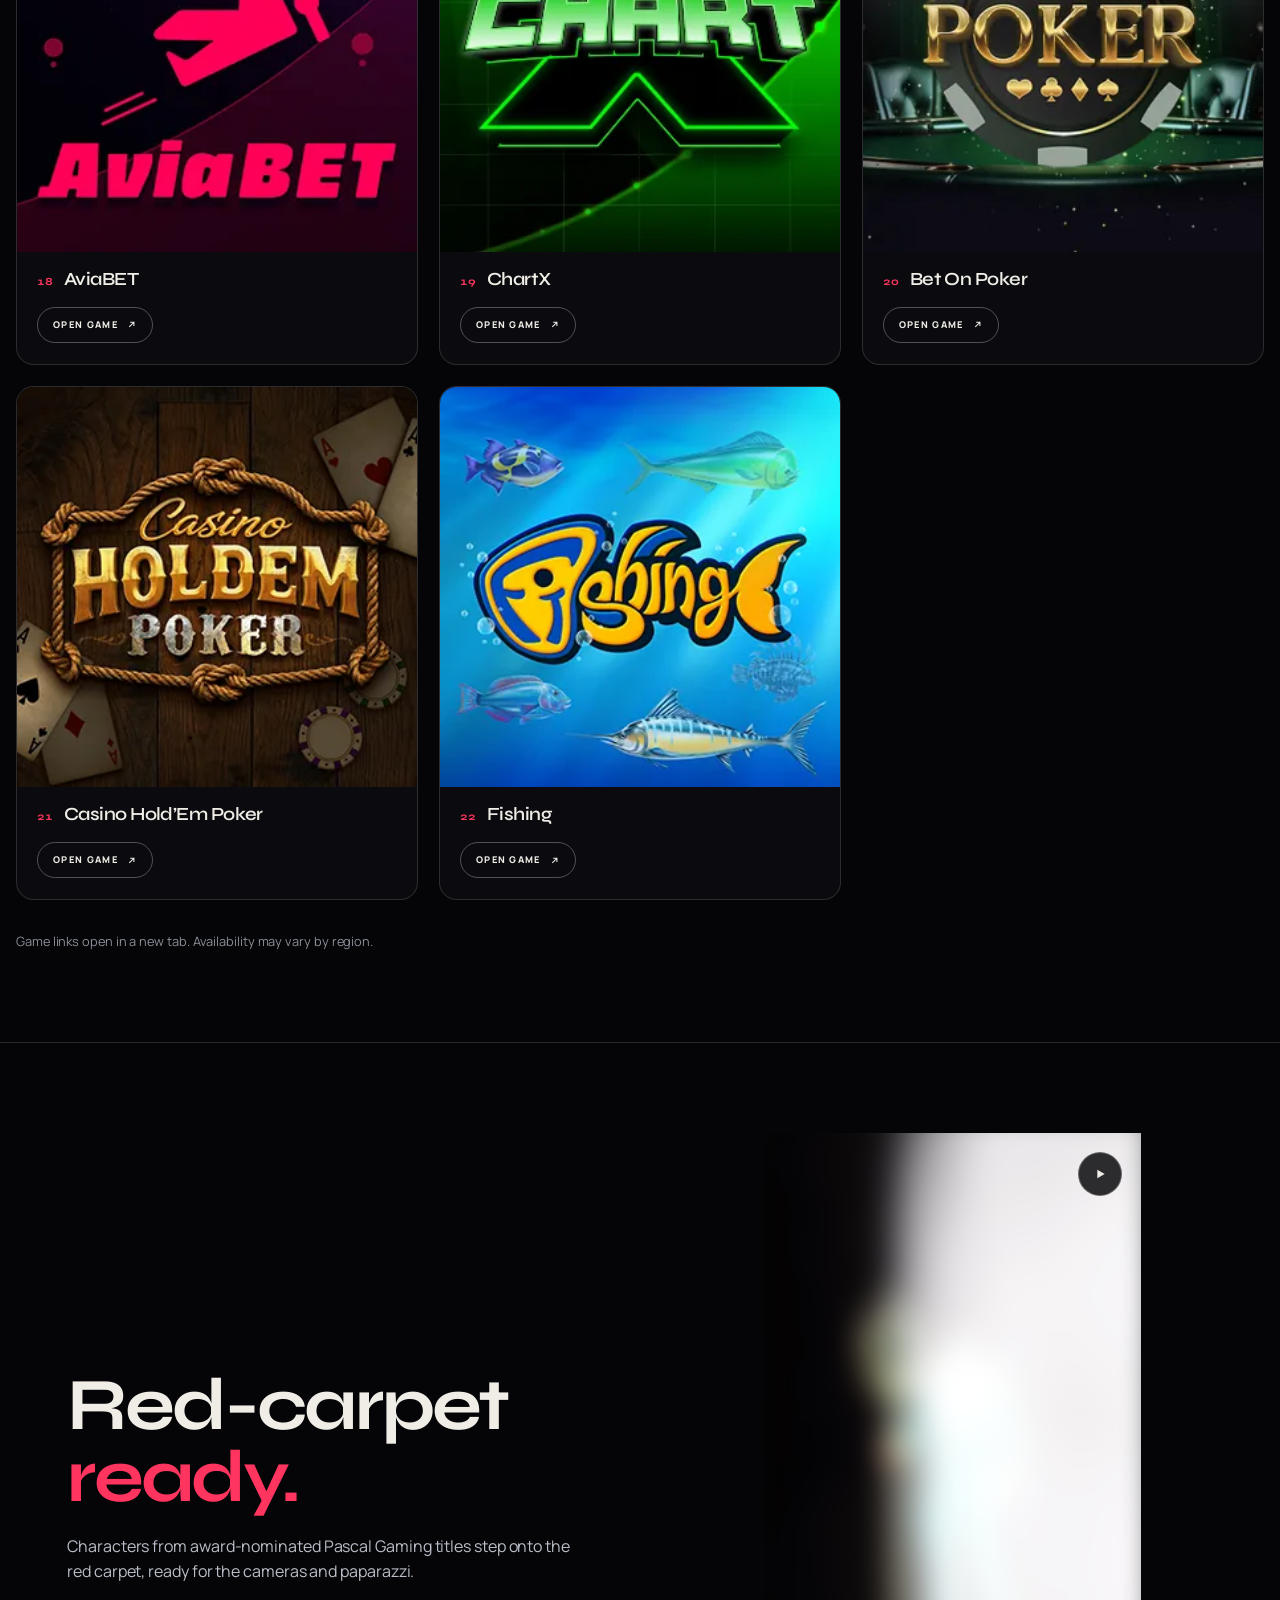
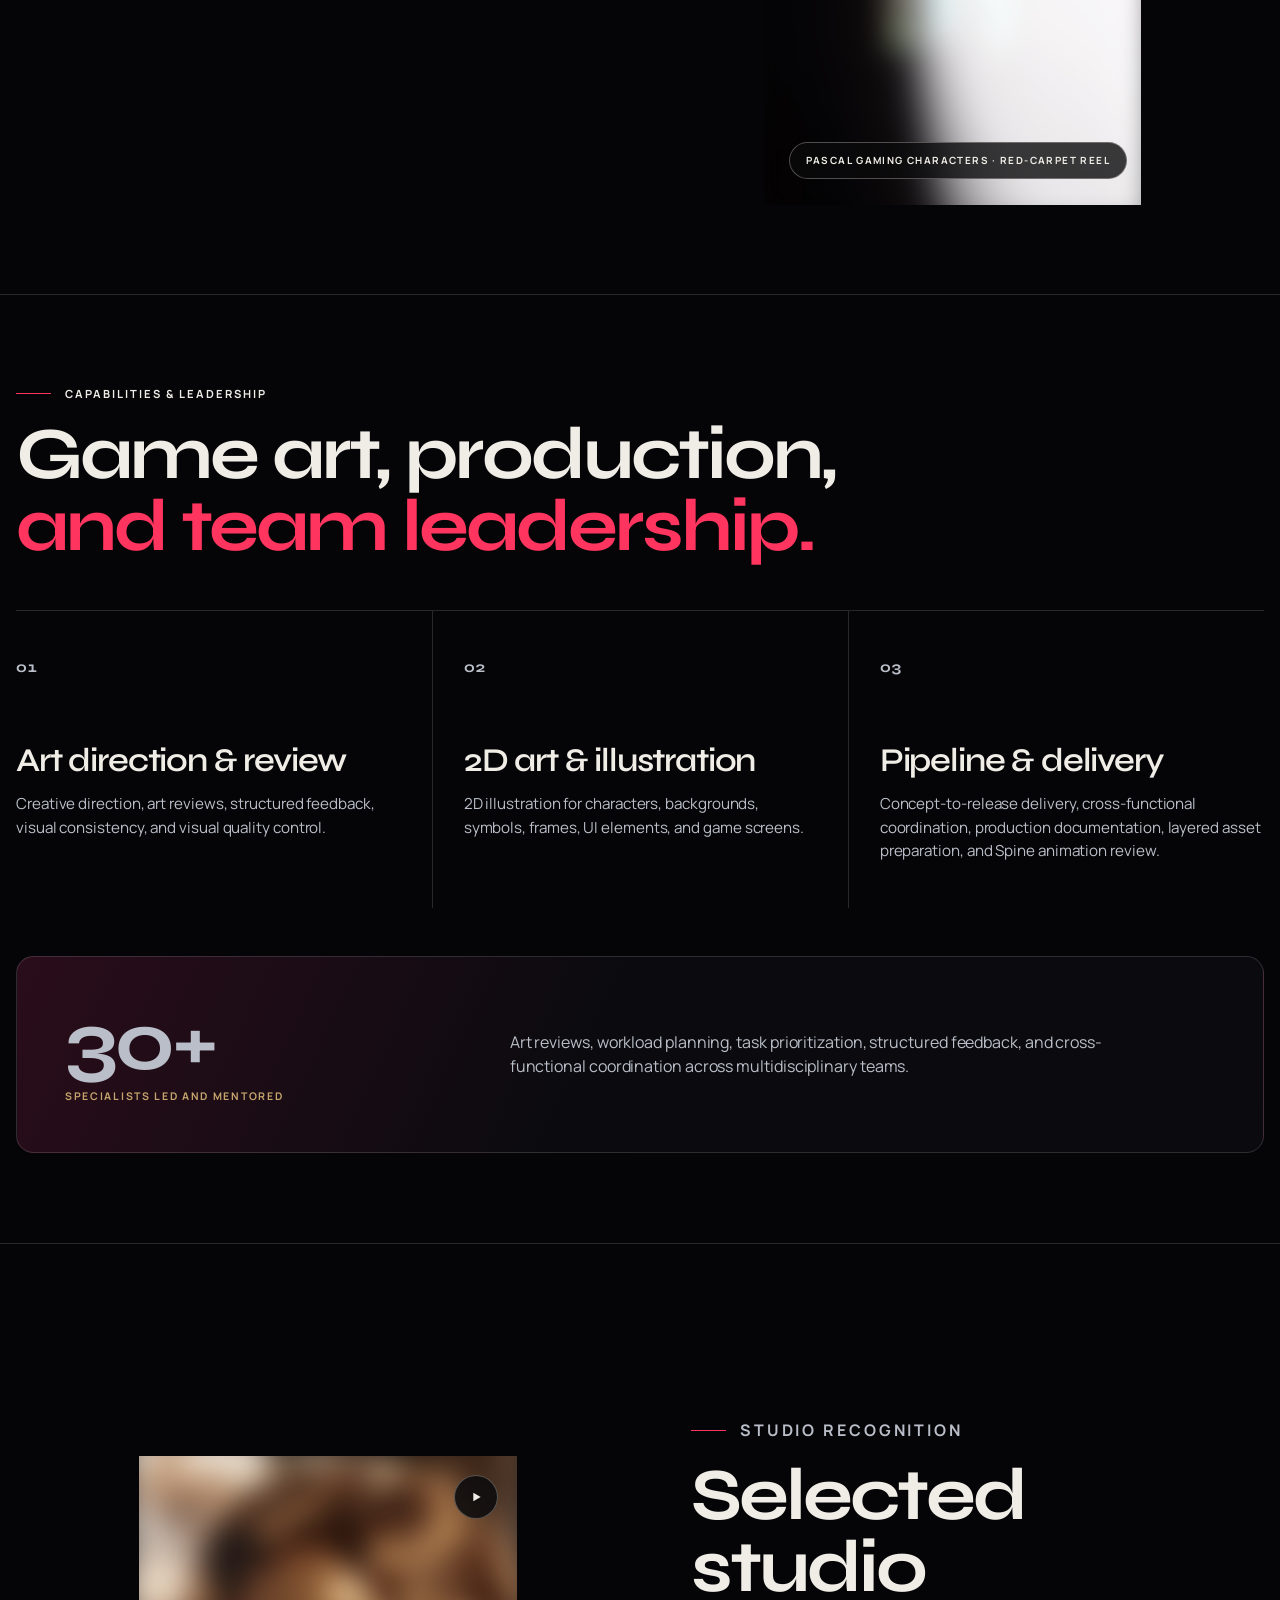
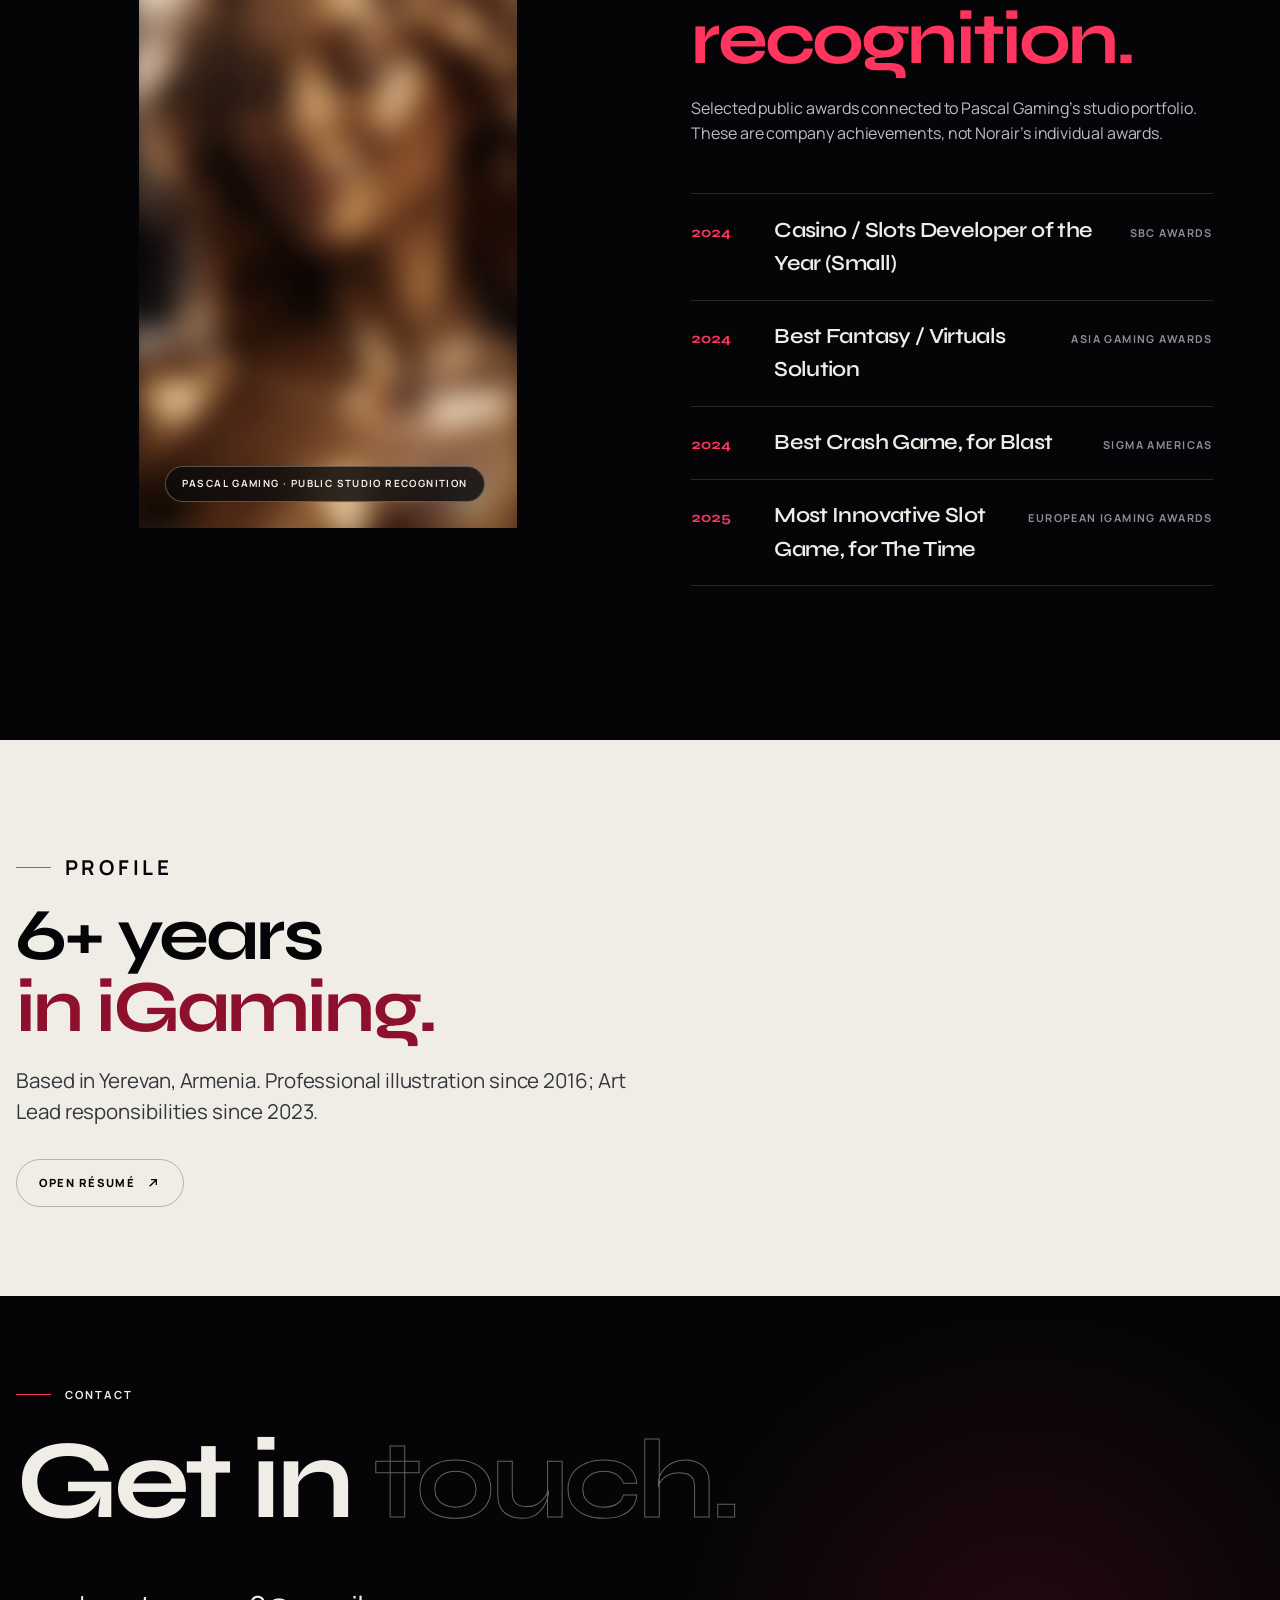
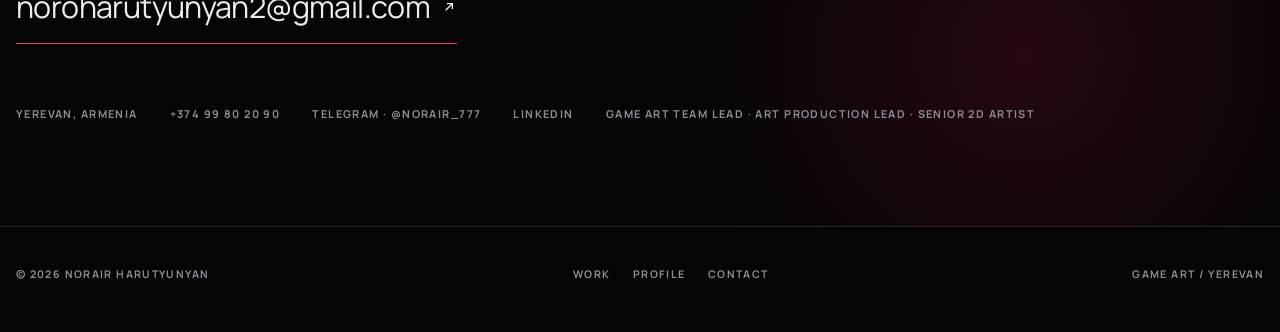
==== commit 8b1f60fa: "Add Telegram to the resume and open it in a new tab The resume carried phone, email, LinkedIn and th" ====
--- a/index.html
+++ b/index.html
@@ -119,9 +119,9 @@
             Explore work
             <svg viewBox="0 0 24 24" fill="none" stroke="currentColor" stroke-width="2" aria-hidden="true"><path d="M12 4v16M5 13l7 7 7-7"/></svg>
           </a>
-          <a class="btn" href="Norair_Harutyunyan_Resume.pdf" download>
+          <a class="btn" href="Norair_Harutyunyan_Resume.pdf" target="_blank" rel="noopener">
             Résumé
-            <svg viewBox="0 0 24 24" fill="none" stroke="currentColor" stroke-width="1.6" aria-hidden="true"><path d="M12 3v12M7.5 10.5 12 15l4.5-4.5M4 19h16"/></svg>
+            <svg viewBox="0 0 24 24" fill="none" stroke="currentColor" stroke-width="2" aria-hidden="true"><path d="M7 17 17 7M9 7h8v8"/></svg>
           </a>
         </div>
       </div>
@@ -442,9 +442,9 @@
       <p class="eyebrow eyebrow--rule">Profile</p>
       <h2 class="section__title">6+ years<span class="accent">in iGaming.</span></h2>
       <p>Based in Yerevan, Armenia. Professional illustration since 2016; Art Lead responsibilities since 2023.</p>
-      <a class="btn btn--ink" href="Norair_Harutyunyan_Resume.pdf" download>
-        Download résumé
-        <svg viewBox="0 0 24 24" fill="none" stroke="currentColor" stroke-width="1.6" aria-hidden="true"><path d="M12 3v12M7.5 10.5 12 15l4.5-4.5M4 19h16"/></svg>
+      <a class="btn btn--ink" href="Norair_Harutyunyan_Resume.pdf" target="_blank" rel="noopener">
+        Open résumé
+        <svg viewBox="0 0 24 24" fill="none" stroke="currentColor" stroke-width="2" aria-hidden="true"><path d="M7 17 17 7M9 7h8v8"/></svg>
       </a>
     </div>
   </section>
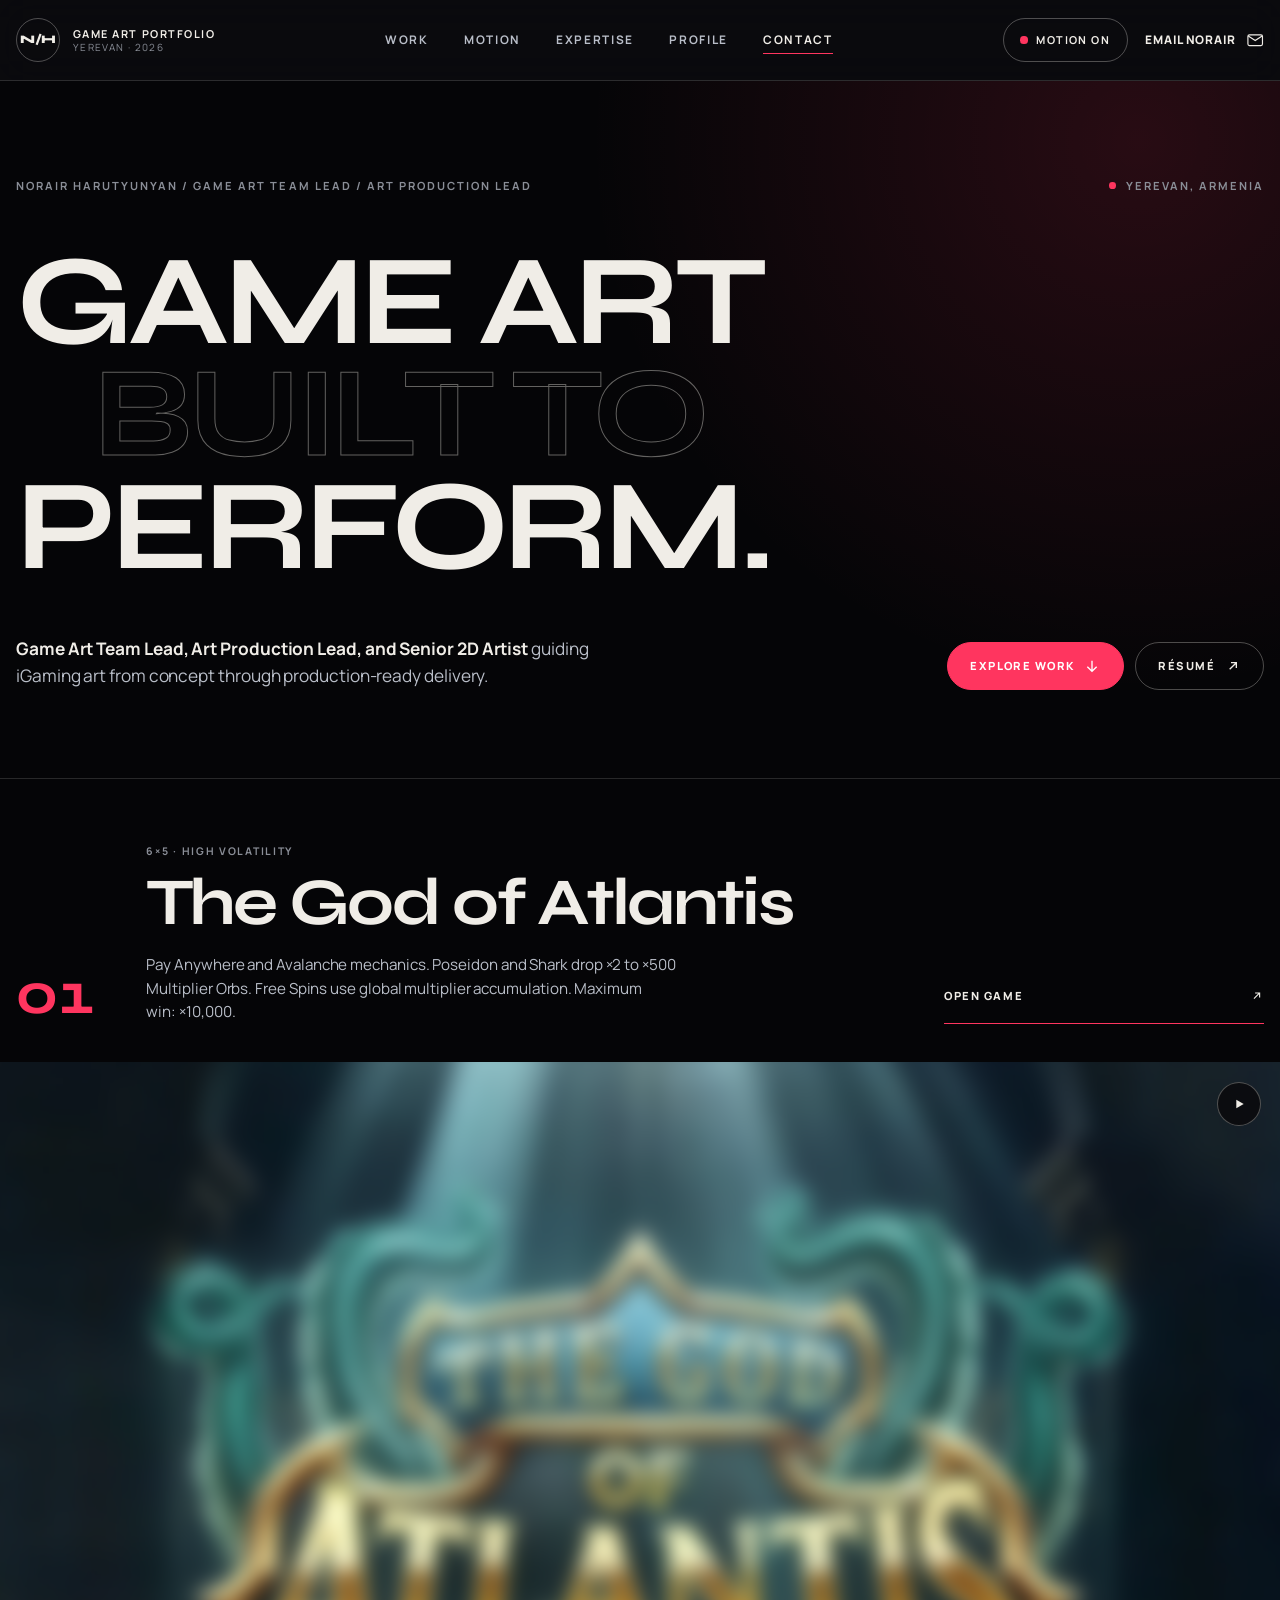
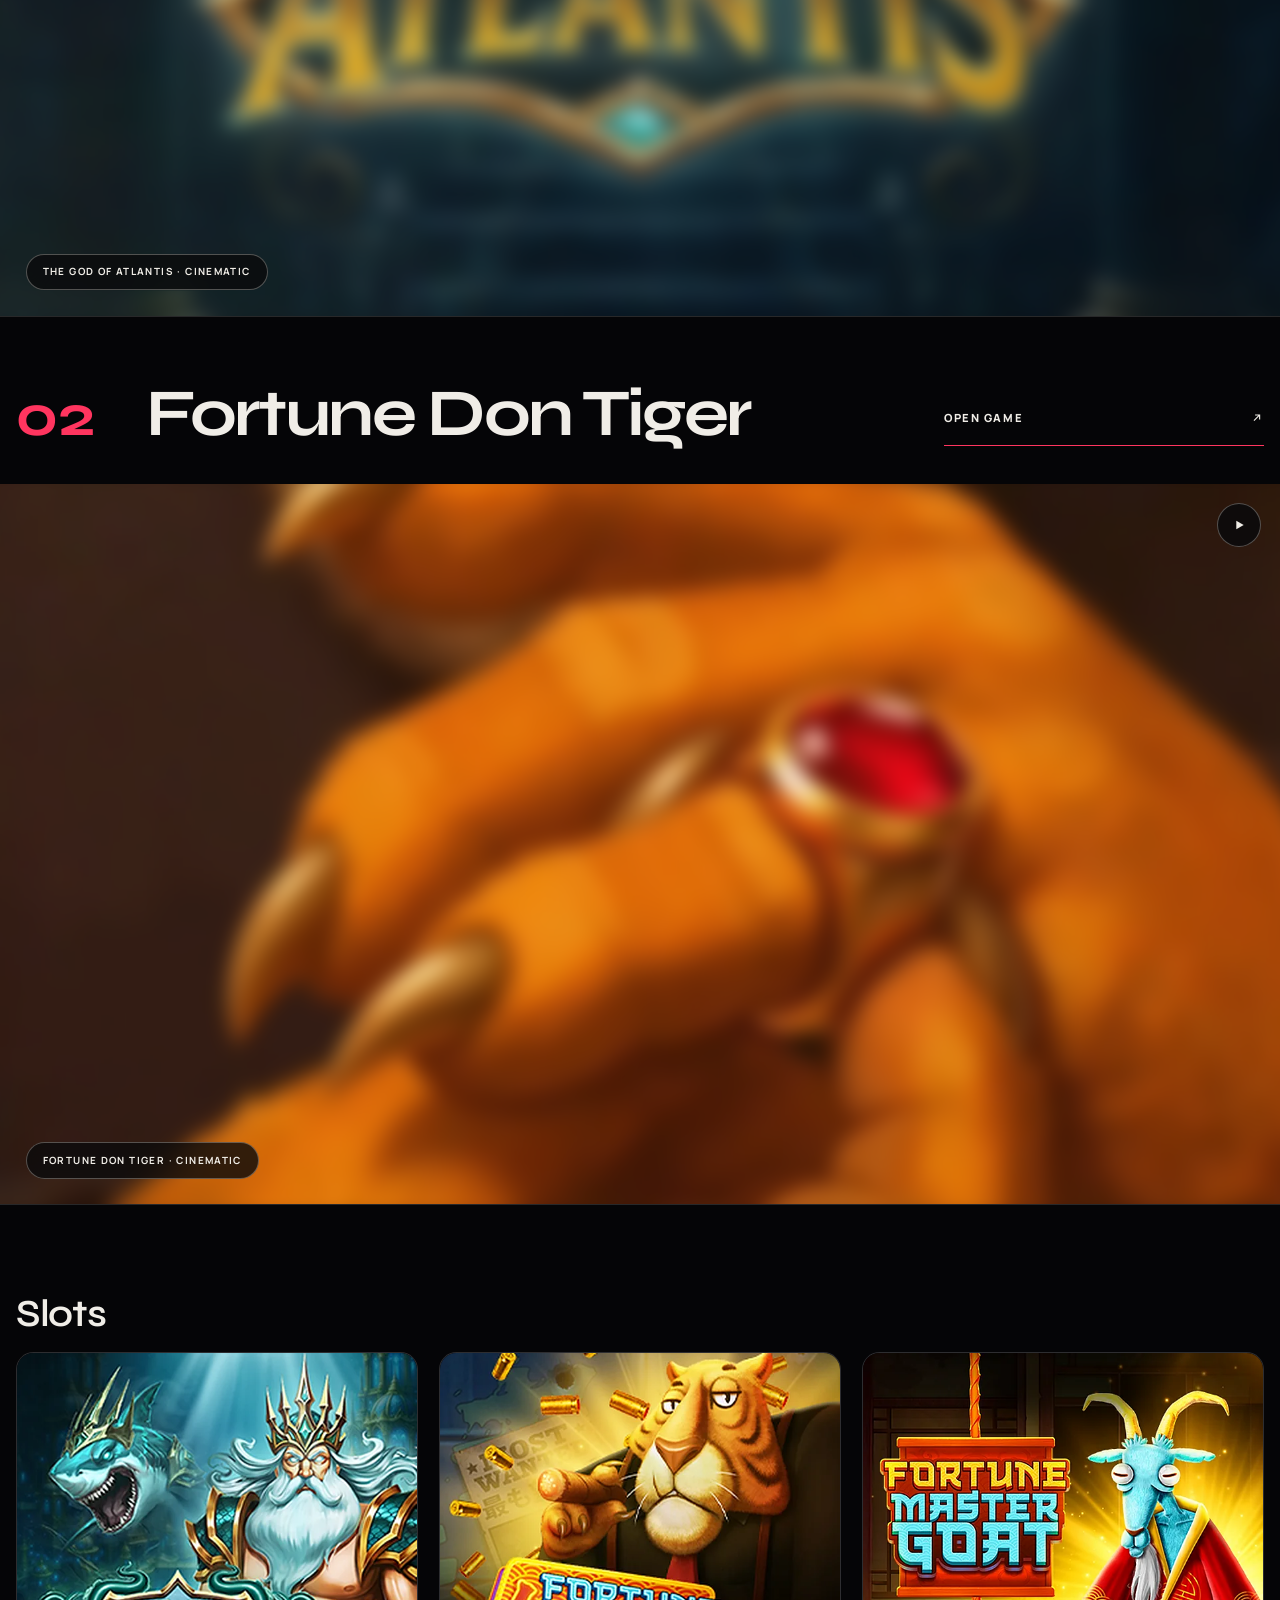
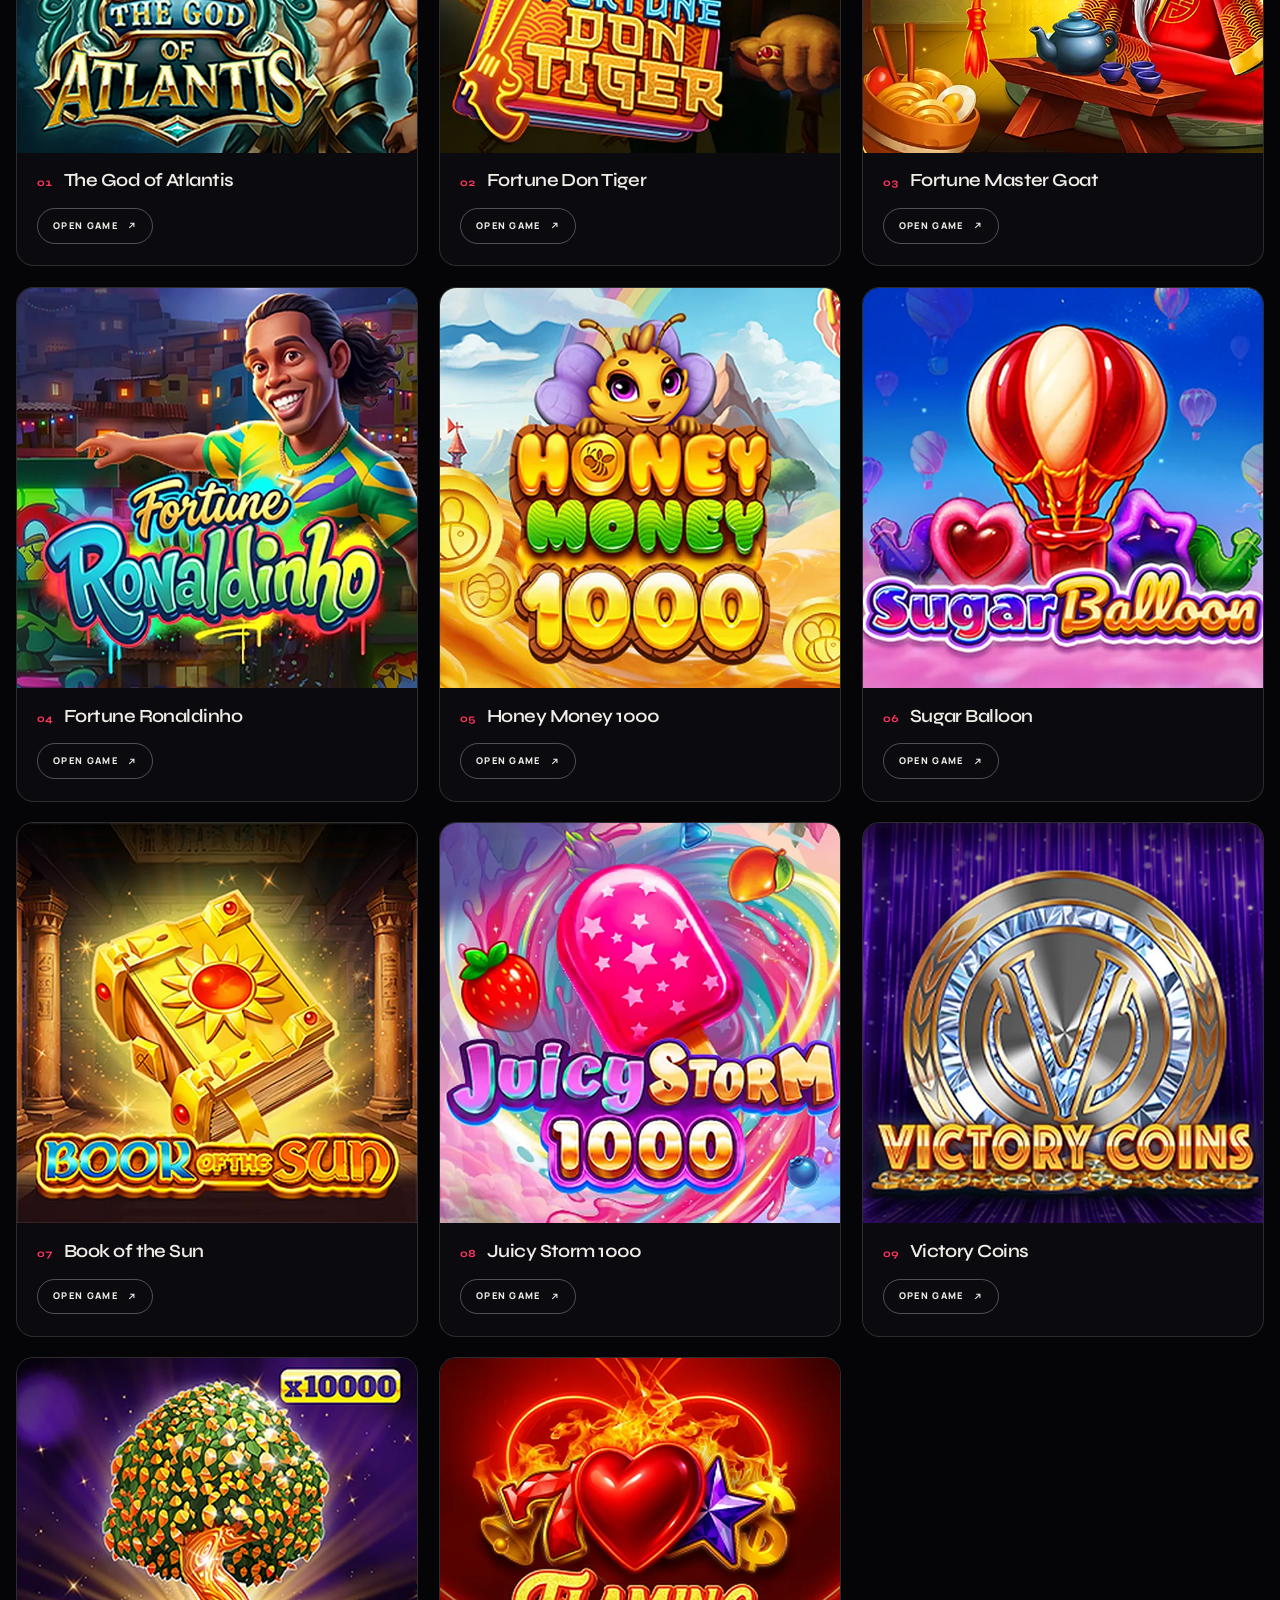
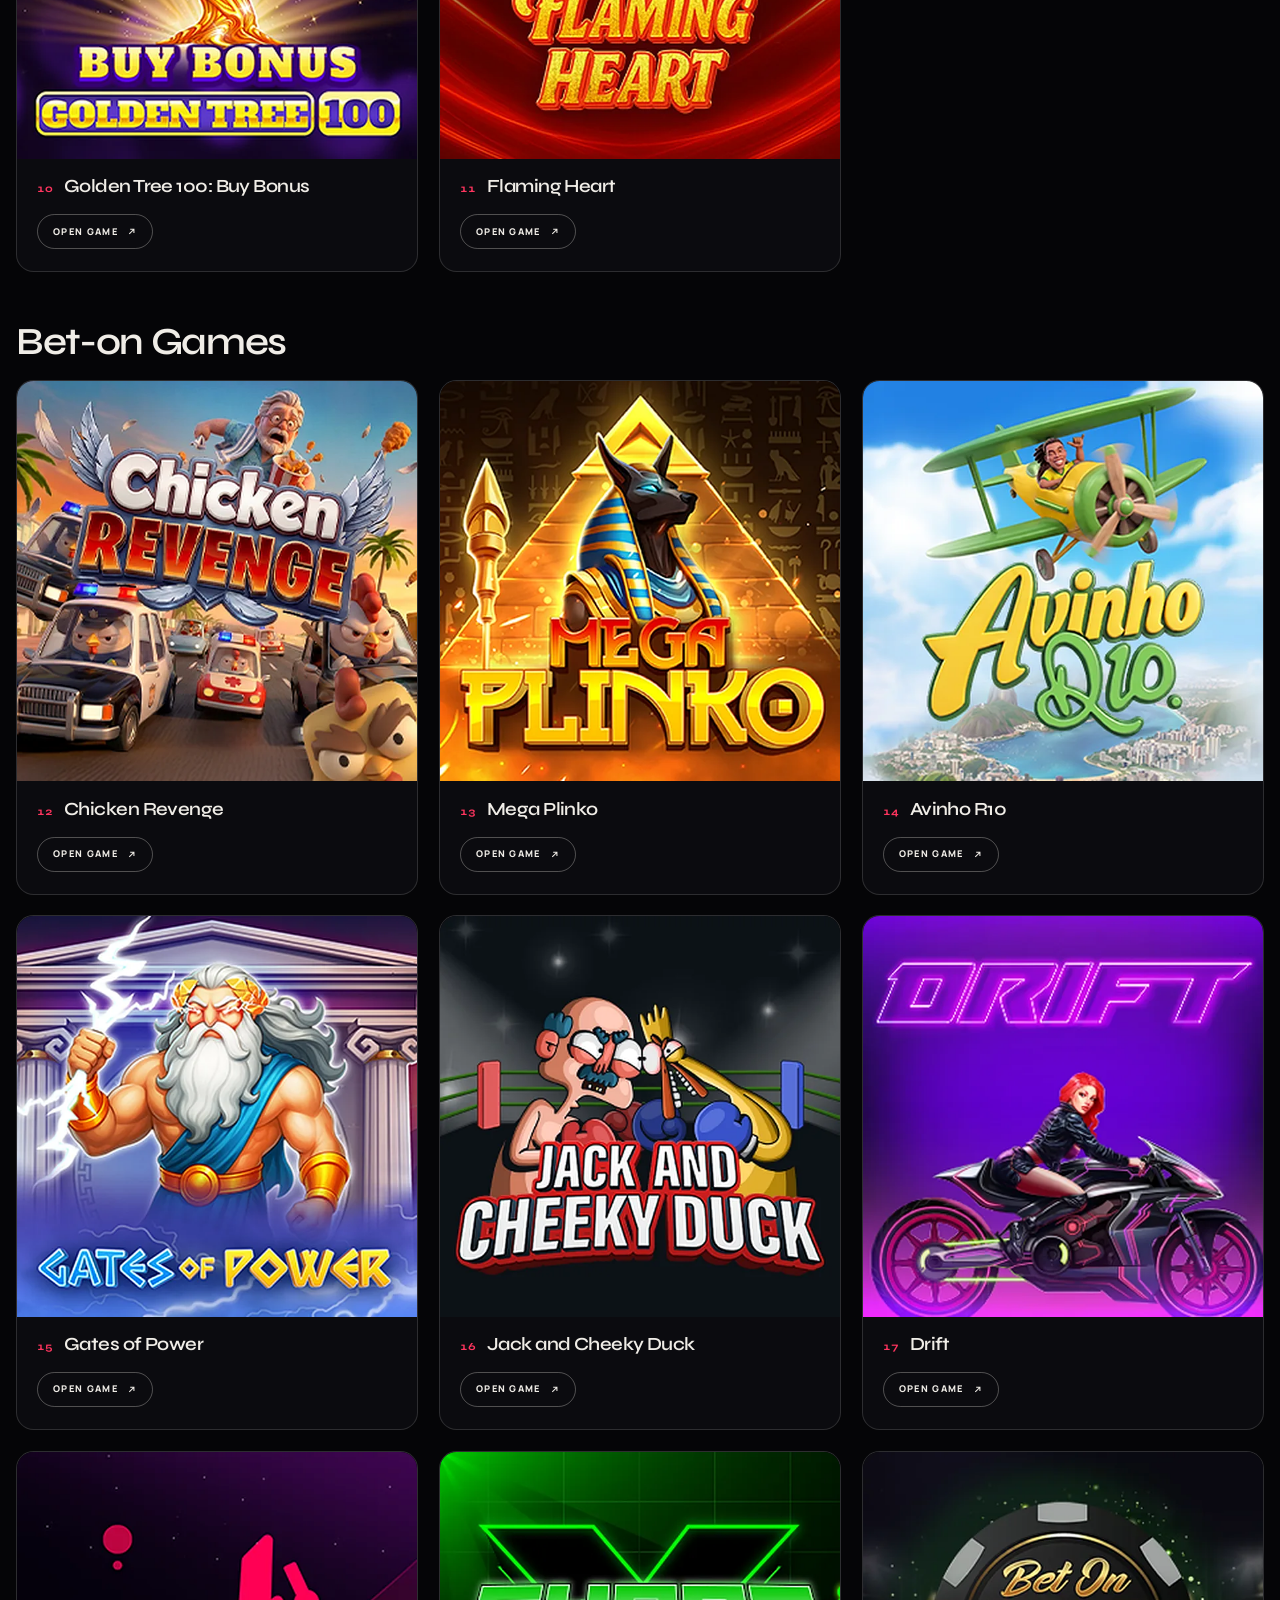
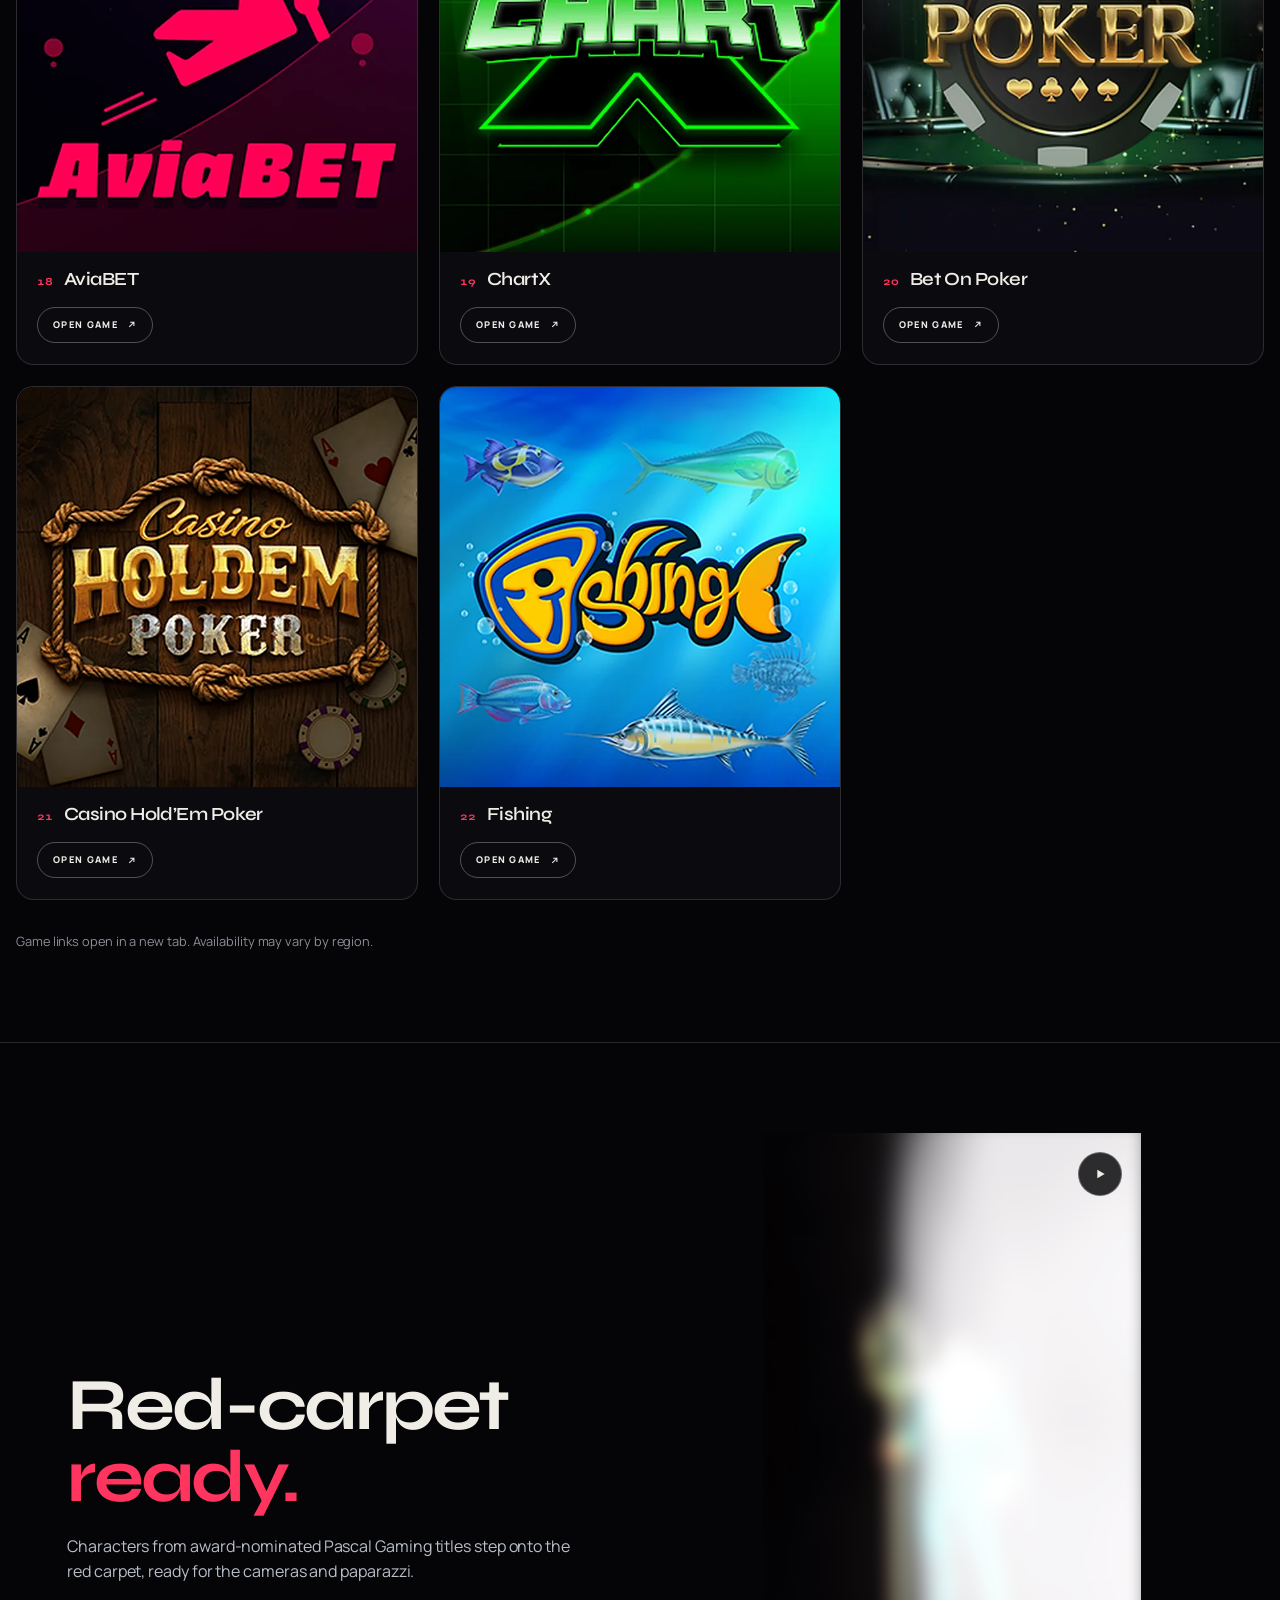
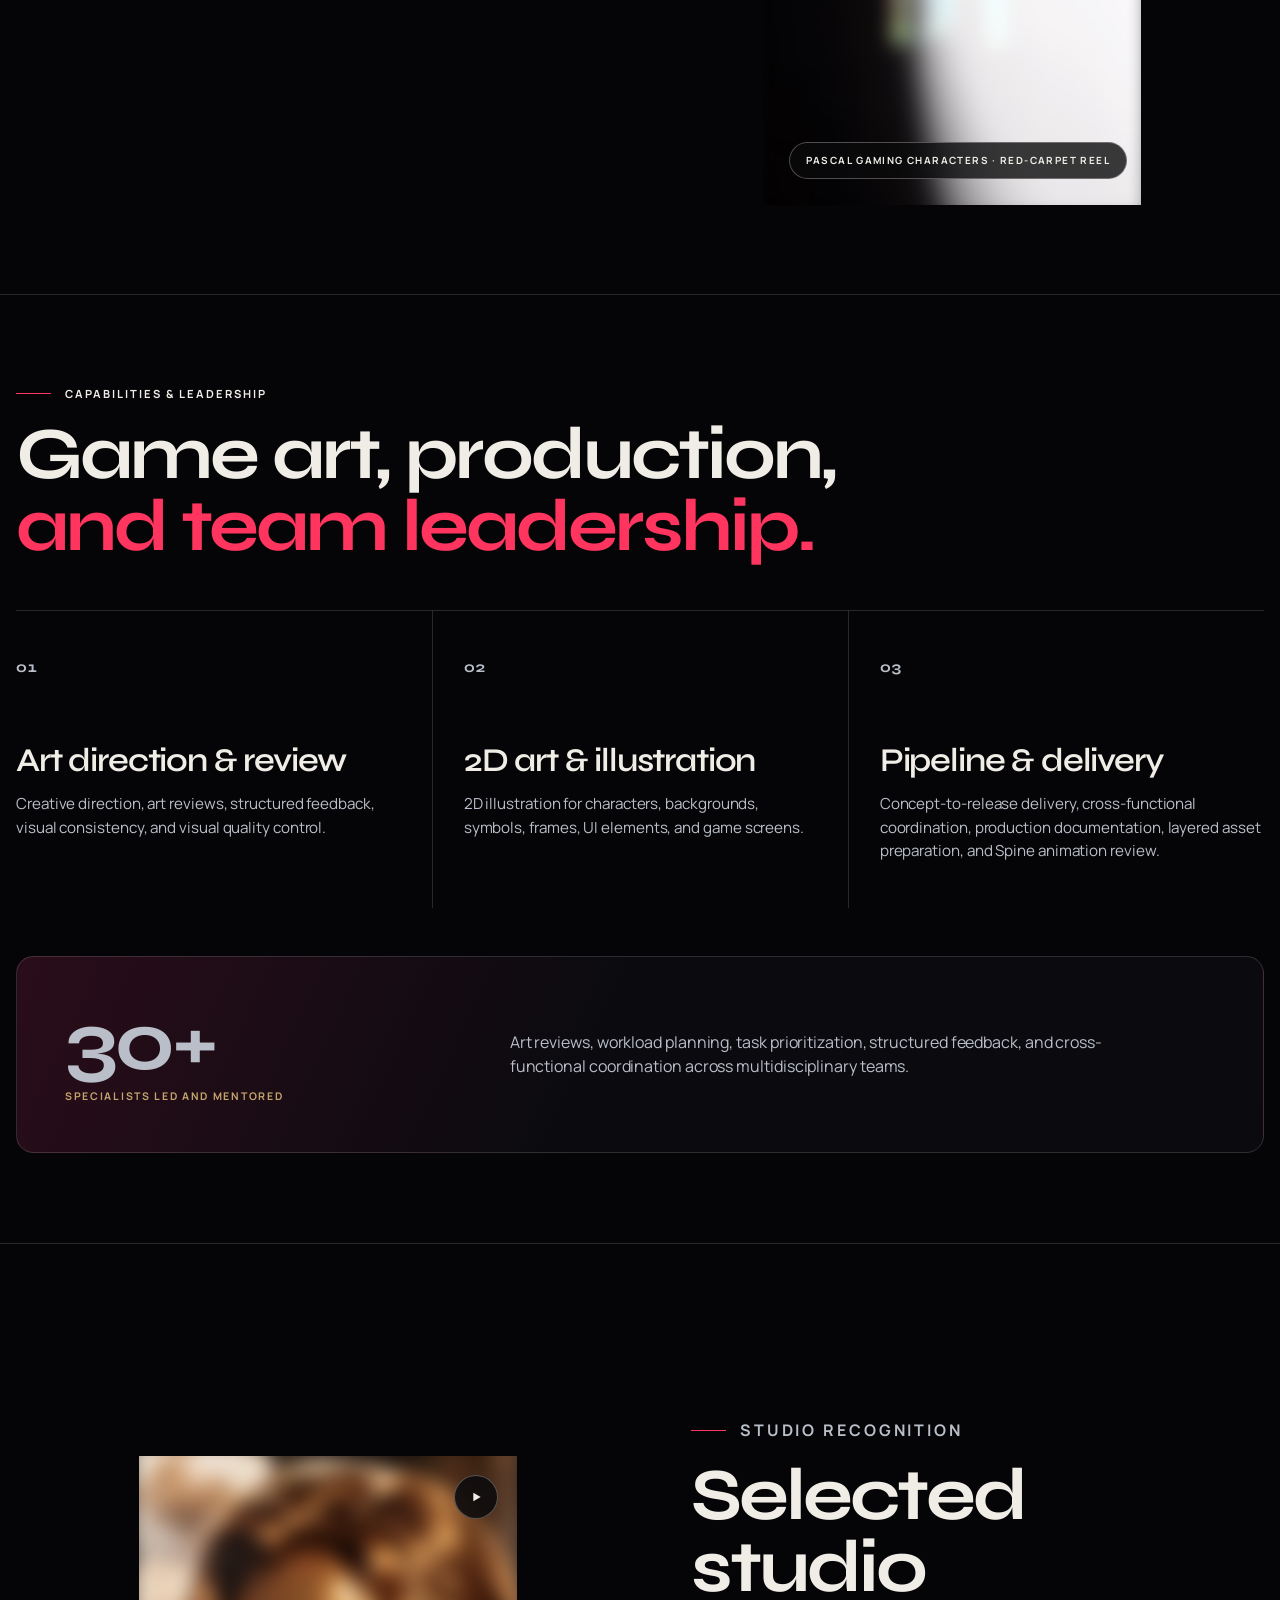
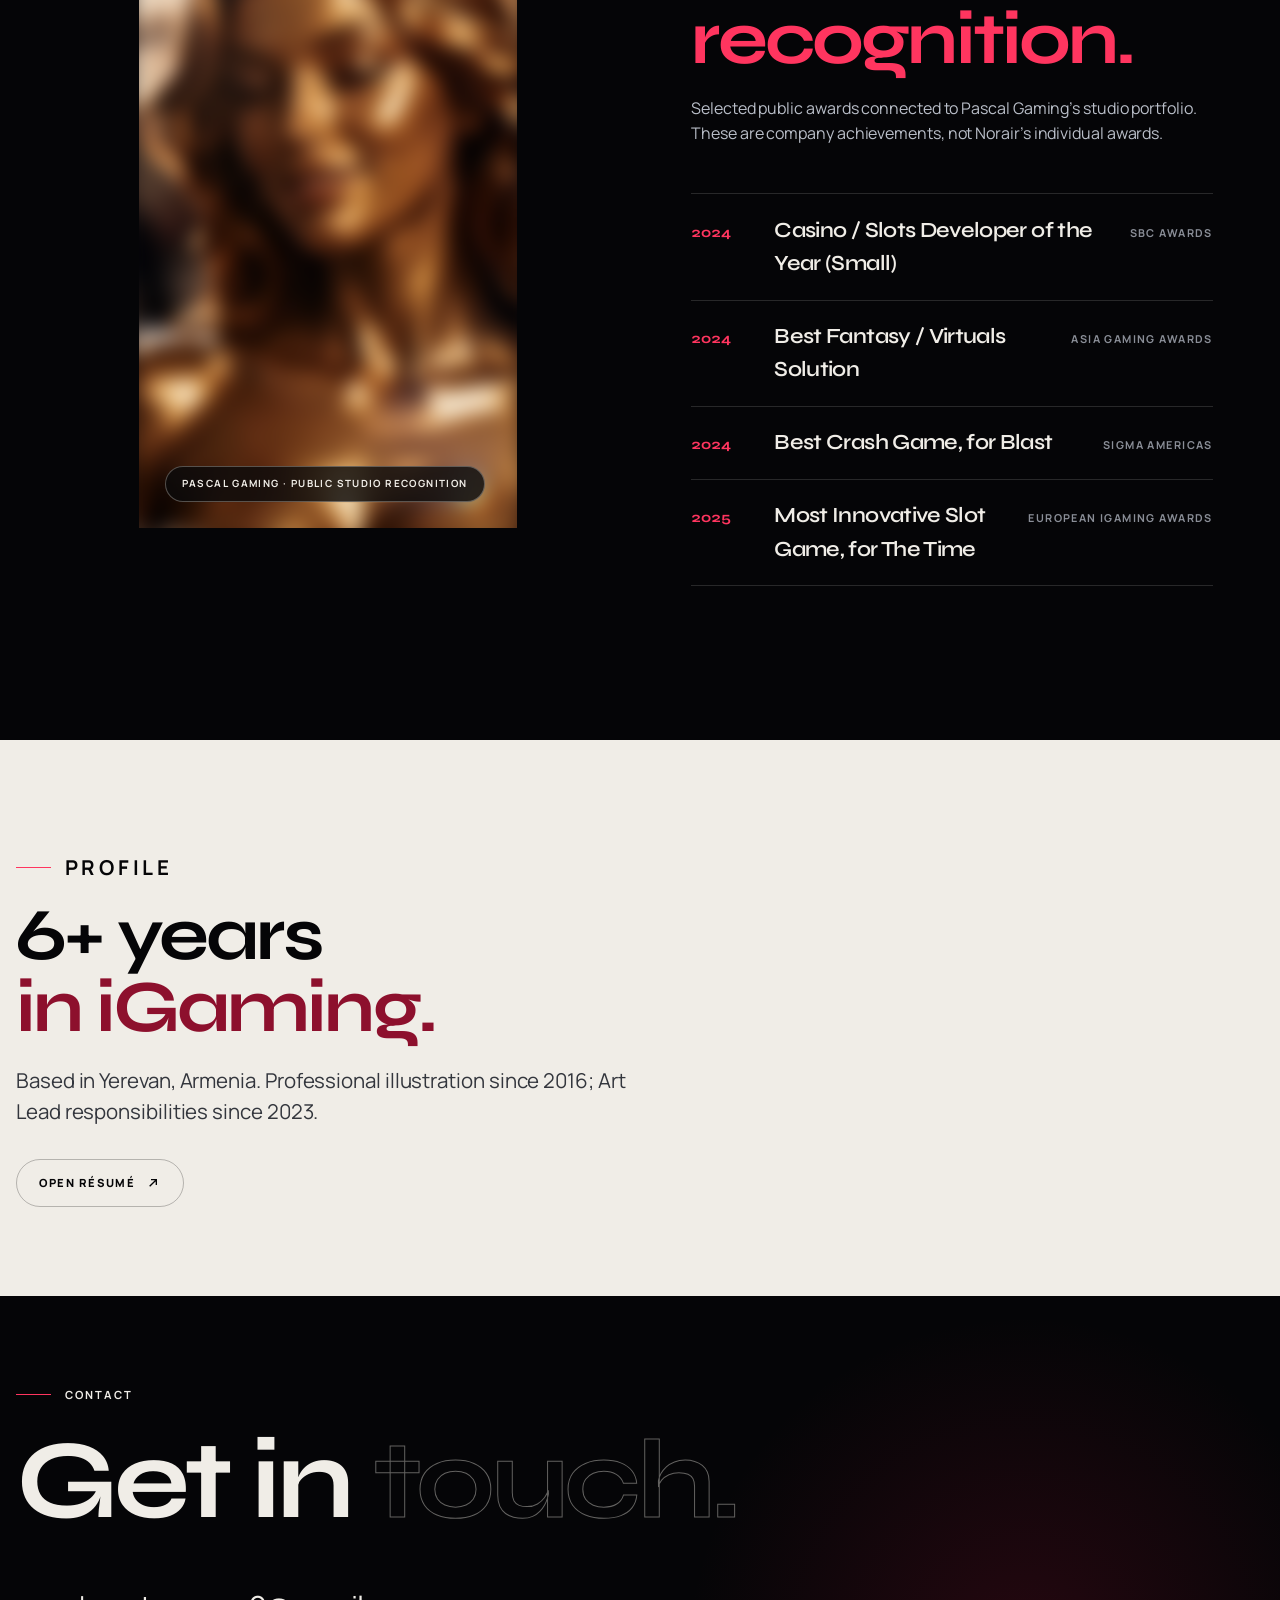
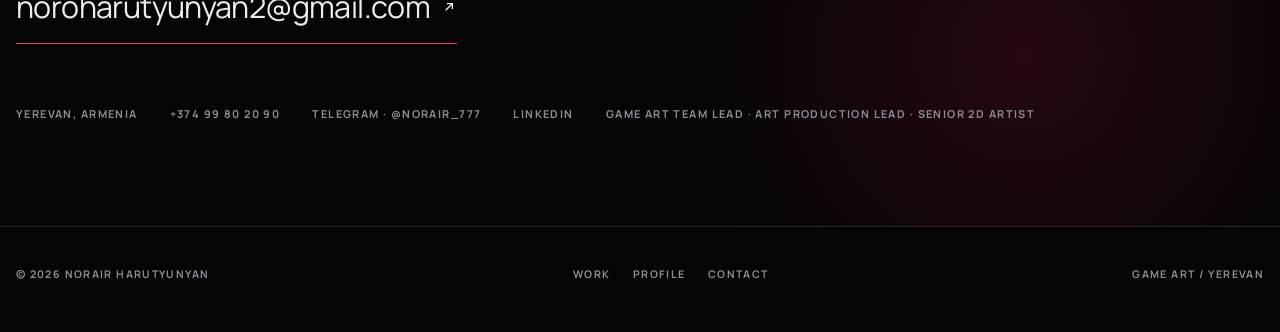
==== commit 68253cf3: "Sharpen the thumbnails and soften clips as they leave the viewport The tiles looked soft because the" ====
--- a/index.html
+++ b/index.html
@@ -199,57 +199,57 @@
       <div class="grid">
 
         <a class="tile reveal" href="https://pg.pascalgaming.com/launcher/launch?launchToken=2dca8a36-9c63-4335-8fd3-9dc5393d263e&amp;returnPath=%2Flaunch%3FgameId%3D295%26mode%3Dreal%26partnerKey%3D9b0b0a92-f1a0-48e7-8fab-71b243140207%26culture%3Den%26token%3Dtoken_155" target="_blank" rel="noopener">
-          <span class="tile__art"><picture><source srcset="games/god-of-atlantis.webp" type="image/webp"><img src="games/god-of-atlantis.png" alt="The God of Atlantis key art." width="302" height="302" loading="lazy" decoding="async"></picture></span>
+          <span class="tile__art"><picture><source type="image/webp" srcset="games/god-of-atlantis.webp 302w, games/god-of-atlantis@2x.webp 604w" sizes="(min-width:1100px) 32vw, (min-width:560px) 47vw, 92vw"><img src="games/god-of-atlantis.png" alt="The God of Atlantis key art." width="302" height="302" loading="lazy" decoding="async"></picture></span>
           <span class="tile__bar"><span class="tile__name"><span class="tile__no">01</span><h3>The God of Atlantis</h3></span><span class="tile__go">Open game <svg viewBox="0 0 24 24" fill="none" stroke="currentColor" stroke-width="2.2" aria-hidden="true"><path d="M7 17 17 7M9 7h8v8"/></svg></span></span>
         </a>
 
         <a class="tile reveal" href="https://pg.pascalgaming.com/launcher/launch?launchToken=3c7cf893-7ad0-4e12-adf5-9b1ae8ad7458&amp;returnPath=%2Flaunch%3FgameId%3D260%26mode%3Dreal%26partnerKey%3D9b0b0a92-f1a0-48e7-8fab-71b243140207%26culture%3Den%26token%3Dtoken_155" target="_blank" rel="noopener">
-          <span class="tile__art"><picture><source srcset="games/fortune-don-tiger.webp" type="image/webp"><img src="games/fortune-don-tiger.png" alt="Fortune Don Tiger key art." width="302" height="302" loading="lazy" decoding="async"></picture></span>
+          <span class="tile__art"><picture><source type="image/webp" srcset="games/fortune-don-tiger.webp 302w, games/fortune-don-tiger@2x.webp 604w" sizes="(min-width:1100px) 32vw, (min-width:560px) 47vw, 92vw"><img src="games/fortune-don-tiger.png" alt="Fortune Don Tiger key art." width="302" height="302" loading="lazy" decoding="async"></picture></span>
           <span class="tile__bar"><span class="tile__name"><span class="tile__no">02</span><h3>Fortune Don Tiger</h3></span><span class="tile__go">Open game <svg viewBox="0 0 24 24" fill="none" stroke="currentColor" stroke-width="2.2" aria-hidden="true"><path d="M7 17 17 7M9 7h8v8"/></svg></span></span>
         </a>
 
         <a class="tile reveal" href="https://pg.pascalgaming.com/launcher/launch?launchToken=59813006-e464-415d-afbe-656a80b45174&amp;returnPath=%2F%3FpartnerId%3D18746949%26currency%3DUSD%26lan%3Den%26gameId%3D278%26mode%3Dfun" target="_blank" rel="noopener">
-          <span class="tile__art"><picture><source srcset="games/fortune-master-goat.webp" type="image/webp"><img src="games/fortune-master-goat.png" alt="Fortune Master Goat key art." width="500" height="500" loading="lazy" decoding="async"></picture></span>
+          <span class="tile__art"><picture><source type="image/webp" srcset="games/fortune-master-goat.webp 302w, games/fortune-master-goat@2x.webp 604w" sizes="(min-width:1100px) 32vw, (min-width:560px) 47vw, 92vw"><img src="games/fortune-master-goat.png" alt="Fortune Master Goat key art." width="500" height="500" loading="lazy" decoding="async"></picture></span>
           <span class="tile__bar"><span class="tile__name"><span class="tile__no">03</span><h3>Fortune Master Goat</h3></span><span class="tile__go">Open game <svg viewBox="0 0 24 24" fill="none" stroke="currentColor" stroke-width="2.2" aria-hidden="true"><path d="M7 17 17 7M9 7h8v8"/></svg></span></span>
         </a>
 
         <a class="tile reveal" href="https://pg.pascalgaming.com/launcher/launch?launchToken=ebd0d7f4-5aad-4307-80d9-d278f5f97860&amp;returnPath=%2Flaunch%3FgameId%3D357%26mode%3Dreal%26culture%3Den%26token%3Dtoken_155%26partnerKey%3D9b0b0a92-f1a0-48e7-8fab-71b243140207" target="_blank" rel="noopener">
-          <span class="tile__art"><picture><source srcset="games/fortune-ronaldinho.webp" type="image/webp"><img src="games/fortune-ronaldinho.png" alt="Fortune Ronaldinho key art." width="302" height="302" loading="lazy" decoding="async"></picture></span>
+          <span class="tile__art"><picture><source type="image/webp" srcset="games/fortune-ronaldinho.webp 302w, games/fortune-ronaldinho@2x.webp 604w" sizes="(min-width:1100px) 32vw, (min-width:560px) 47vw, 92vw"><img src="games/fortune-ronaldinho.png" alt="Fortune Ronaldinho key art." width="302" height="302" loading="lazy" decoding="async"></picture></span>
           <span class="tile__bar"><span class="tile__name"><span class="tile__no">04</span><h3>Fortune Ronaldinho</h3></span><span class="tile__go">Open game <svg viewBox="0 0 24 24" fill="none" stroke="currentColor" stroke-width="2.2" aria-hidden="true"><path d="M7 17 17 7M9 7h8v8"/></svg></span></span>
         </a>
 
         <a class="tile reveal" href="https://pg.pascalgaming.com/launcher/launch?launchToken=349ddc27-1669-4830-bcb7-7b26f4dbe7b7&amp;returnPath=%2Flaunch%3FgameId%3D335%26mode%3Dreal%26partnerKey%3D9b0b0a92-f1a0-48e7-8fab-71b243140207%26culture%3Den%26token%3Dtoken_155" target="_blank" rel="noopener">
-          <span class="tile__art"><picture><source srcset="games/honey-money-1000.webp" type="image/webp"><img src="games/honey-money-1000.png" alt="Honey Money 1000 key art." width="302" height="302" loading="lazy" decoding="async"></picture></span>
+          <span class="tile__art"><picture><source type="image/webp" srcset="games/honey-money-1000.webp 302w, games/honey-money-1000@2x.webp 604w" sizes="(min-width:1100px) 32vw, (min-width:560px) 47vw, 92vw"><img src="games/honey-money-1000.png" alt="Honey Money 1000 key art." width="302" height="302" loading="lazy" decoding="async"></picture></span>
           <span class="tile__bar"><span class="tile__name"><span class="tile__no">05</span><h3>Honey Money 1000</h3></span><span class="tile__go">Open game <svg viewBox="0 0 24 24" fill="none" stroke="currentColor" stroke-width="2.2" aria-hidden="true"><path d="M7 17 17 7M9 7h8v8"/></svg></span></span>
         </a>
 
         <a class="tile reveal" href="https://pg.pascalgaming.com/launcher/launch?launchToken=70c29002-6545-4777-b4b0-b1ed75571099&amp;returnPath=%2Flaunch%3FgameId%3D314%26mode%3Dreal%26partnerKey%3D9b0b0a92-f1a0-48e7-8fab-71b243140207%26culture%3Den%26token%3Dtoken_155" target="_blank" rel="noopener">
-          <span class="tile__art"><picture><source srcset="games/sugar-balloon.webp" type="image/webp"><img src="games/sugar-balloon.png" alt="Sugar Balloon key art." width="302" height="302" loading="lazy" decoding="async"></picture></span>
+          <span class="tile__art"><picture><source type="image/webp" srcset="games/sugar-balloon.webp 302w, games/sugar-balloon@2x.webp 604w" sizes="(min-width:1100px) 32vw, (min-width:560px) 47vw, 92vw"><img src="games/sugar-balloon.png" alt="Sugar Balloon key art." width="302" height="302" loading="lazy" decoding="async"></picture></span>
           <span class="tile__bar"><span class="tile__name"><span class="tile__no">06</span><h3>Sugar Balloon</h3></span><span class="tile__go">Open game <svg viewBox="0 0 24 24" fill="none" stroke="currentColor" stroke-width="2.2" aria-hidden="true"><path d="M7 17 17 7M9 7h8v8"/></svg></span></span>
         </a>
 
         <a class="tile reveal" href="https://www.pascalgaming.com/games/book-of-the-sun" target="_blank" rel="noopener">
-          <span class="tile__art"><picture><source srcset="games/book-of-the-sun.webp" type="image/webp"><img src="games/book-of-the-sun.png" alt="Book of the Sun key art." width="302" height="302" loading="lazy" decoding="async"></picture></span>
+          <span class="tile__art"><picture><source type="image/webp" srcset="games/book-of-the-sun.webp 302w, games/book-of-the-sun@2x.webp 604w" sizes="(min-width:1100px) 32vw, (min-width:560px) 47vw, 92vw"><img src="games/book-of-the-sun.png" alt="Book of the Sun key art." width="302" height="302" loading="lazy" decoding="async"></picture></span>
           <span class="tile__bar"><span class="tile__name"><span class="tile__no">07</span><h3>Book of the Sun</h3></span><span class="tile__go">Open game <svg viewBox="0 0 24 24" fill="none" stroke="currentColor" stroke-width="2.2" aria-hidden="true"><path d="M7 17 17 7M9 7h8v8"/></svg></span></span>
         </a>
 
         <a class="tile reveal" href="https://pg.pascalgaming.com/launcher/launch?launchToken=4b8e79c4-0a95-415e-802a-ea2cdbcf8534&amp;returnPath=%2Flaunch%3FgameId%3D331%26mode%3Dreal%26partnerKey%3D9b0b0a92-f1a0-48e7-8fab-71b243140207%26culture%3Den%26token%3Dtoken_155" target="_blank" rel="noopener">
-          <span class="tile__art"><picture><source srcset="games/juicy-storm-1000.webp" type="image/webp"><img src="games/juicy-storm-1000.png" alt="Juicy Storm 1000 key art." width="302" height="302" loading="lazy" decoding="async"></picture></span>
+          <span class="tile__art"><picture><source type="image/webp" srcset="games/juicy-storm-1000.webp 302w, games/juicy-storm-1000@2x.webp 604w" sizes="(min-width:1100px) 32vw, (min-width:560px) 47vw, 92vw"><img src="games/juicy-storm-1000.png" alt="Juicy Storm 1000 key art." width="302" height="302" loading="lazy" decoding="async"></picture></span>
           <span class="tile__bar"><span class="tile__name"><span class="tile__no">08</span><h3>Juicy Storm 1000</h3></span><span class="tile__go">Open game <svg viewBox="0 0 24 24" fill="none" stroke="currentColor" stroke-width="2.2" aria-hidden="true"><path d="M7 17 17 7M9 7h8v8"/></svg></span></span>
         </a>
 
         <a class="tile reveal" href="https://pg.pascalgaming.com/launcher/launch?launchToken=330aa74b-3ec8-4ba4-8442-08a979bd10ee&amp;returnPath=%2Flaunch%3FgameId%3D126%26mode%3Dreal%26partnerKey%3D9b0b0a92-f1a0-48e7-8fab-71b243140207%26culture%3Den%26token%3Dtoken_155" target="_blank" rel="noopener">
-          <span class="tile__art"><picture><source srcset="games/victory-coins.webp" type="image/webp"><img src="games/victory-coins.png" alt="Victory Coins key art." width="302" height="302" loading="lazy" decoding="async"></picture></span>
+          <span class="tile__art"><picture><source type="image/webp" srcset="games/victory-coins.webp 302w, games/victory-coins@2x.webp 604w" sizes="(min-width:1100px) 32vw, (min-width:560px) 47vw, 92vw"><img src="games/victory-coins.png" alt="Victory Coins key art." width="302" height="302" loading="lazy" decoding="async"></picture></span>
           <span class="tile__bar"><span class="tile__name"><span class="tile__no">09</span><h3>Victory Coins</h3></span><span class="tile__go">Open game <svg viewBox="0 0 24 24" fill="none" stroke="currentColor" stroke-width="2.2" aria-hidden="true"><path d="M7 17 17 7M9 7h8v8"/></svg></span></span>
         </a>
 
         <a class="tile reveal" href="https://pg.pascalgaming.com/launcher/launch?launchToken=4acb7aa2-6fee-4621-9c3d-4bdfb42f0329&amp;returnPath=%2Flaunch%3FgameId%3D210%26mode%3Dreal%26partnerKey%3D9b0b0a92-f1a0-48e7-8fab-71b243140207%26culture%3Den%26token%3Dtoken_155" target="_blank" rel="noopener">
-          <span class="tile__art"><picture><source srcset="games/golden-tree-100.webp" type="image/webp"><img src="games/golden-tree-100.png" alt="Golden Tree 100 Buy Bonus key art." width="302" height="302" loading="lazy" decoding="async"></picture></span>
+          <span class="tile__art"><picture><source type="image/webp" srcset="games/golden-tree-100.webp 302w, games/golden-tree-100@2x.webp 604w" sizes="(min-width:1100px) 32vw, (min-width:560px) 47vw, 92vw"><img src="games/golden-tree-100.png" alt="Golden Tree 100 Buy Bonus key art." width="302" height="302" loading="lazy" decoding="async"></picture></span>
           <span class="tile__bar"><span class="tile__name"><span class="tile__no">10</span><h3>Golden Tree 100: Buy Bonus</h3></span><span class="tile__go">Open game <svg viewBox="0 0 24 24" fill="none" stroke="currentColor" stroke-width="2.2" aria-hidden="true"><path d="M7 17 17 7M9 7h8v8"/></svg></span></span>
         </a>
 
         <a class="tile reveal" href="https://pg.pascalgaming.com/launcher/launch?launchToken=362e514a-1587-4bf6-9a42-a6b8f26c28e3&amp;returnPath=%2Flaunch%3FgameId%3D232%26mode%3Dreal%26partnerKey%3D9b0b0a92-f1a0-48e7-8fab-71b243140207%26culture%3Den%26token%3Dtoken_155" target="_blank" rel="noopener">
-          <span class="tile__art"><picture><source srcset="games/flaming-heart.webp" type="image/webp"><img src="games/flaming-heart.png" alt="Flaming Heart key art." width="302" height="302" loading="lazy" decoding="async"></picture></span>
+          <span class="tile__art"><picture><source type="image/webp" srcset="games/flaming-heart.webp 302w, games/flaming-heart@2x.webp 604w" sizes="(min-width:1100px) 32vw, (min-width:560px) 47vw, 92vw"><img src="games/flaming-heart.png" alt="Flaming Heart key art." width="302" height="302" loading="lazy" decoding="async"></picture></span>
           <span class="tile__bar"><span class="tile__name"><span class="tile__no">11</span><h3>Flaming Heart</h3></span><span class="tile__go">Open game <svg viewBox="0 0 24 24" fill="none" stroke="currentColor" stroke-width="2.2" aria-hidden="true"><path d="M7 17 17 7M9 7h8v8"/></svg></span></span>
         </a>
 
@@ -259,57 +259,57 @@
       <div class="grid">
 
         <a class="tile reveal" href="https://pg.pascalgaming.com/launcher/launch?launchToken=c54d6251-71c1-48c9-9a06-50c1ba287a4c&amp;returnPath=%2Flaunch%3FgameId%3D343%26mode%3Dreal%26culture%3Den%26token%3Dtoken_155%26partnerKey%3D9b0b0a92-f1a0-48e7-8fab-71b243140207" target="_blank" rel="noopener">
-          <span class="tile__art"><picture><source srcset="games/chicken-revenge.webp" type="image/webp"><img src="games/chicken-revenge.png" alt="Chicken Revenge key art." width="302" height="302" loading="lazy" decoding="async"></picture></span>
+          <span class="tile__art"><picture><source type="image/webp" srcset="games/chicken-revenge.webp 302w, games/chicken-revenge@2x.webp 604w" sizes="(min-width:1100px) 32vw, (min-width:560px) 47vw, 92vw"><img src="games/chicken-revenge.png" alt="Chicken Revenge key art." width="302" height="302" loading="lazy" decoding="async"></picture></span>
           <span class="tile__bar"><span class="tile__name"><span class="tile__no">12</span><h3>Chicken Revenge</h3></span><span class="tile__go">Open game <svg viewBox="0 0 24 24" fill="none" stroke="currentColor" stroke-width="2.2" aria-hidden="true"><path d="M7 17 17 7M9 7h8v8"/></svg></span></span>
         </a>
 
         <a class="tile reveal" href="https://pg.pascalgaming.com/launcher/launch?launchToken=f8943869-0465-4387-8401-e4aefa5394da&amp;returnPath=%2Flaunch%3FgameId%3D190%26mode%3Dreal%26partnerKey%3D9b0b0a92-f1a0-48e7-8fab-71b243140207%26culture%3Den%26token%3Dtoken_155" target="_blank" rel="noopener">
-          <span class="tile__art"><picture><source srcset="games/mega-plinko.webp" type="image/webp"><img src="games/mega-plinko.png" alt="Mega Plinko key art." width="302" height="302" loading="lazy" decoding="async"></picture></span>
+          <span class="tile__art"><picture><source type="image/webp" srcset="games/mega-plinko.webp 302w, games/mega-plinko@2x.webp 604w" sizes="(min-width:1100px) 32vw, (min-width:560px) 47vw, 92vw"><img src="games/mega-plinko.png" alt="Mega Plinko key art." width="302" height="302" loading="lazy" decoding="async"></picture></span>
           <span class="tile__bar"><span class="tile__name"><span class="tile__no">13</span><h3>Mega Plinko</h3></span><span class="tile__go">Open game <svg viewBox="0 0 24 24" fill="none" stroke="currentColor" stroke-width="2.2" aria-hidden="true"><path d="M7 17 17 7M9 7h8v8"/></svg></span></span>
         </a>
 
         <a class="tile reveal" href="https://pg.pascalgaming.com/launcher/launch?launchToken=f2fd8195-c244-4873-bdb8-e16d428ad631&amp;returnPath=%2Flaunch%3FgameId%3D350%26mode%3Dreal%26culture%3Den%26token%3Dtoken_155%26partnerKey%3D9b0b0a92-f1a0-48e7-8fab-71b243140207" target="_blank" rel="noopener">
-          <span class="tile__art"><picture><source srcset="games/avinho-r10.webp" type="image/webp"><img src="games/avinho-r10.png" alt="Avinho R10 key art." width="302" height="302" loading="lazy" decoding="async"></picture></span>
+          <span class="tile__art"><picture><source type="image/webp" srcset="games/avinho-r10.webp 302w, games/avinho-r10@2x.webp 604w" sizes="(min-width:1100px) 32vw, (min-width:560px) 47vw, 92vw"><img src="games/avinho-r10.png" alt="Avinho R10 key art." width="302" height="302" loading="lazy" decoding="async"></picture></span>
           <span class="tile__bar"><span class="tile__name"><span class="tile__no">14</span><h3>Avinho R10</h3></span><span class="tile__go">Open game <svg viewBox="0 0 24 24" fill="none" stroke="currentColor" stroke-width="2.2" aria-hidden="true"><path d="M7 17 17 7M9 7h8v8"/></svg></span></span>
         </a>
 
         <a class="tile reveal" href="https://www.pascalgaming.com/games/gates-of-power" target="_blank" rel="noopener">
-          <span class="tile__art"><picture><source srcset="games/gates-of-power.webp" type="image/webp"><img src="games/gates-of-power.png" alt="Gates of Power key art." width="302" height="302" loading="lazy" decoding="async"></picture></span>
+          <span class="tile__art"><picture><source type="image/webp" srcset="games/gates-of-power.webp 302w, games/gates-of-power@2x.webp 604w" sizes="(min-width:1100px) 32vw, (min-width:560px) 47vw, 92vw"><img src="games/gates-of-power.png" alt="Gates of Power key art." width="302" height="302" loading="lazy" decoding="async"></picture></span>
           <span class="tile__bar"><span class="tile__name"><span class="tile__no">15</span><h3>Gates of Power</h3></span><span class="tile__go">Open game <svg viewBox="0 0 24 24" fill="none" stroke="currentColor" stroke-width="2.2" aria-hidden="true"><path d="M7 17 17 7M9 7h8v8"/></svg></span></span>
         </a>
 
         <a class="tile reveal" href="https://www.pascalgaming.com/games/jack-and-cheeky-duck-2" target="_blank" rel="noopener">
-          <span class="tile__art"><picture><source srcset="games/jack-and-cheeky-duck.webp" type="image/webp"><img src="games/jack-and-cheeky-duck.png" alt="Jack and Cheeky Duck key art." width="302" height="302" loading="lazy" decoding="async"></picture></span>
+          <span class="tile__art"><picture><source type="image/webp" srcset="games/jack-and-cheeky-duck.webp 302w, games/jack-and-cheeky-duck@2x.webp 604w" sizes="(min-width:1100px) 32vw, (min-width:560px) 47vw, 92vw"><img src="games/jack-and-cheeky-duck.png" alt="Jack and Cheeky Duck key art." width="302" height="302" loading="lazy" decoding="async"></picture></span>
           <span class="tile__bar"><span class="tile__name"><span class="tile__no">16</span><h3>Jack and Cheeky Duck</h3></span><span class="tile__go">Open game <svg viewBox="0 0 24 24" fill="none" stroke="currentColor" stroke-width="2.2" aria-hidden="true"><path d="M7 17 17 7M9 7h8v8"/></svg></span></span>
         </a>
 
         <a class="tile reveal" href="https://pg.pascalgaming.com/launcher/launch?launchToken=18a86216-d8ed-47cb-8fc3-b6210629684d&amp;returnPath=%2Flaunch%3FgameId%3D50%26mode%3Dreal%26partnerKey%3D9b0b0a92-f1a0-48e7-8fab-71b243140207%26culture%3Den%26token%3Dtoken_155" target="_blank" rel="noopener">
-          <span class="tile__art"><picture><source srcset="games/drift.webp" type="image/webp"><img src="games/drift.png" alt="Drift key art." width="302" height="302" loading="lazy" decoding="async"></picture></span>
+          <span class="tile__art"><picture><source type="image/webp" srcset="games/drift.webp 302w, games/drift@2x.webp 604w" sizes="(min-width:1100px) 32vw, (min-width:560px) 47vw, 92vw"><img src="games/drift.png" alt="Drift key art." width="302" height="302" loading="lazy" decoding="async"></picture></span>
           <span class="tile__bar"><span class="tile__name"><span class="tile__no">17</span><h3>Drift</h3></span><span class="tile__go">Open game <svg viewBox="0 0 24 24" fill="none" stroke="currentColor" stroke-width="2.2" aria-hidden="true"><path d="M7 17 17 7M9 7h8v8"/></svg></span></span>
         </a>
 
         <a class="tile reveal" href="https://pg.pascalgaming.com/launcher/launch?launchToken=1cf060a8-f606-4568-83a3-aff2f5c42f82&amp;returnPath=%2Flaunch%3FgameId%3D203%26mode%3Dreal%26partnerKey%3D9b0b0a92-f1a0-48e7-8fab-71b243140207%26culture%3Den%26token%3Dtoken_155" target="_blank" rel="noopener">
-          <span class="tile__art"><picture><source srcset="games/aviabet.webp" type="image/webp"><img src="games/aviabet.png" alt="AviaBET key art." width="302" height="302" loading="lazy" decoding="async"></picture></span>
+          <span class="tile__art"><picture><source type="image/webp" srcset="games/aviabet.webp 302w, games/aviabet@2x.webp 604w" sizes="(min-width:1100px) 32vw, (min-width:560px) 47vw, 92vw"><img src="games/aviabet.png" alt="AviaBET key art." width="302" height="302" loading="lazy" decoding="async"></picture></span>
           <span class="tile__bar"><span class="tile__name"><span class="tile__no">18</span><h3>AviaBET</h3></span><span class="tile__go">Open game <svg viewBox="0 0 24 24" fill="none" stroke="currentColor" stroke-width="2.2" aria-hidden="true"><path d="M7 17 17 7M9 7h8v8"/></svg></span></span>
         </a>
 
         <a class="tile reveal" href="https://pg.pascalgaming.com/launcher/launch?launchToken=9e49ad19-48b5-4006-bff8-63d450778089&amp;returnPath=%2Flaunch%3FgameId%3D238%26mode%3Dreal%26partnerKey%3D9b0b0a92-f1a0-48e7-8fab-71b243140207%26culture%3Den%26token%3Dtoken_155" target="_blank" rel="noopener">
-          <span class="tile__art"><picture><source srcset="games/chart-x.webp" type="image/webp"><img src="games/chart-x.png" alt="ChartX key art." width="302" height="302" loading="lazy" decoding="async"></picture></span>
+          <span class="tile__art"><picture><source type="image/webp" srcset="games/chart-x.webp 302w, games/chart-x@2x.webp 604w" sizes="(min-width:1100px) 32vw, (min-width:560px) 47vw, 92vw"><img src="games/chart-x.png" alt="ChartX key art." width="302" height="302" loading="lazy" decoding="async"></picture></span>
           <span class="tile__bar"><span class="tile__name"><span class="tile__no">19</span><h3>ChartX</h3></span><span class="tile__go">Open game <svg viewBox="0 0 24 24" fill="none" stroke="currentColor" stroke-width="2.2" aria-hidden="true"><path d="M7 17 17 7M9 7h8v8"/></svg></span></span>
         </a>
 
         <a class="tile reveal" href="https://pg.pascalgaming.com/launcher/launch?launchToken=b7677eba-d457-4402-bb9b-b51b36207616&amp;returnPath=%2Flaunch%3FgameId%3D999%26mode%3Dreal%26partnerKey%3D9b0b0a92-f1a0-48e7-8fab-71b243140207%26culture%3Den%26token%3Dtoken_155" target="_blank" rel="noopener">
-          <span class="tile__art"><picture><source srcset="games/bet-on-poker.webp" type="image/webp"><img src="games/bet-on-poker.png" alt="Bet On Poker key art." width="302" height="302" loading="lazy" decoding="async"></picture></span>
+          <span class="tile__art"><picture><source type="image/webp" srcset="games/bet-on-poker.webp 302w, games/bet-on-poker@2x.webp 604w" sizes="(min-width:1100px) 32vw, (min-width:560px) 47vw, 92vw"><img src="games/bet-on-poker.png" alt="Bet On Poker key art." width="302" height="302" loading="lazy" decoding="async"></picture></span>
           <span class="tile__bar"><span class="tile__name"><span class="tile__no">20</span><h3>Bet On Poker</h3></span><span class="tile__go">Open game <svg viewBox="0 0 24 24" fill="none" stroke="currentColor" stroke-width="2.2" aria-hidden="true"><path d="M7 17 17 7M9 7h8v8"/></svg></span></span>
         </a>
 
         <a class="tile reveal" href="https://pg.pascalgaming.com/launcher/launch?launchToken=f7e06fab-209f-4509-8642-b3674072f120&amp;returnPath=%2Flaunch%3FgameId%3D270%26mode%3Dreal%26culture%3Den%26token%3Dtoken_155%26partnerKey%3D9b0b0a92-f1a0-48e7-8fab-71b243140207" target="_blank" rel="noopener">
-          <span class="tile__art"><picture><source srcset="games/casino-holdem-poker.webp" type="image/webp"><img src="games/casino-holdem-poker.png" alt="Casino Hold&rsquo;Em Poker key art." width="302" height="302" loading="lazy" decoding="async"></picture></span>
+          <span class="tile__art"><picture><source type="image/webp" srcset="games/casino-holdem-poker.webp 302w, games/casino-holdem-poker@2x.webp 604w" sizes="(min-width:1100px) 32vw, (min-width:560px) 47vw, 92vw"><img src="games/casino-holdem-poker.png" alt="Casino Hold&rsquo;Em Poker key art." width="302" height="302" loading="lazy" decoding="async"></picture></span>
           <span class="tile__bar"><span class="tile__name"><span class="tile__no">21</span><h3>Casino Hold&rsquo;Em Poker</h3></span><span class="tile__go">Open game <svg viewBox="0 0 24 24" fill="none" stroke="currentColor" stroke-width="2.2" aria-hidden="true"><path d="M7 17 17 7M9 7h8v8"/></svg></span></span>
         </a>
 
         <a class="tile reveal" href="https://pg.pascalgaming.com/launcher/launch?launchToken=d2cbc265-84e5-4b71-9b7a-b7f60d464cec&amp;returnPath=%2Flaunch%3FgameId%3D141416%26mode%3Dreal%26partnerKey%3D9b0b0a92-f1a0-48e7-8fab-71b243140207%26culture%3Den%26token%3Dtoken_155" target="_blank" rel="noopener">
-          <span class="tile__art"><picture><source srcset="games/fishing.webp" type="image/webp"><img src="games/fishing.png" alt="Fishing key art." width="302" height="302" loading="lazy" decoding="async"></picture></span>
+          <span class="tile__art"><picture><source type="image/webp" srcset="games/fishing.webp 302w, games/fishing@2x.webp 604w" sizes="(min-width:1100px) 32vw, (min-width:560px) 47vw, 92vw"><img src="games/fishing.png" alt="Fishing key art." width="302" height="302" loading="lazy" decoding="async"></picture></span>
           <span class="tile__bar"><span class="tile__name"><span class="tile__no">22</span><h3>Fishing</h3></span><span class="tile__go">Open game <svg viewBox="0 0 24 24" fill="none" stroke="currentColor" stroke-width="2.2" aria-hidden="true"><path d="M7 17 17 7M9 7h8v8"/></svg></span></span>
         </a>
 
--- a/assets/css/site.css
+++ b/assets/css/site.css
@@ -625,27 +625,29 @@
 
 /* ============================================================
    STAGE FOCUS PULL
-   Clips arrive soft and settle sharp as they enter the viewport,
-   which also hides the hand-off from poster frame to video.
+   --soft runs 0 when a clip is fully in view and 1 as it leaves.
+   The observer writes it, so a clip softens on the way out exactly
+   as it sharpened on the way in, and the same value covers the
+   hand-off from poster frame to first video frame.
    ============================================================ */
+.js .stage{--soft:1}
 .js .stage__poster,
 .js .stage video{
+  filter:blur(calc(var(--soft) * 9px));
+  transform:scale(calc(1 + var(--soft) * .045));
   transition:opacity .5s var(--ease-out-quart),
-             filter .85s var(--ease-out-expo),
-             transform .85s var(--ease-out-expo);
-}
-.js .stage:not(.is-inview) .stage__poster,
-.js .stage:not(.is-inview) video{filter:blur(14px) saturate(.82);transform:scale(1.07)}
-.js .stage.is-inview .stage__poster,
-.js .stage.is-inview video{filter:blur(0) saturate(1);transform:none}
-.stage.is-settled .stage__poster,
-.stage.is-settled video{filter:none}
+             filter .5s var(--ease-out-quart),
+             transform .5s var(--ease-out-quart);
+}
+/* while a clip is simply being watched there is no filter pass at all */
+.js .stage.is-sharp .stage__poster,
+.js .stage.is-sharp video{filter:none;transform:none}
 
 @media (prefers-reduced-motion:reduce){
   .hero__canvas{display:none}
-  .js .stage:not(.is-inview) .stage__poster,
-  .js .stage:not(.is-inview) video{filter:none;transform:none}
+  .js .stage__poster,
+  .js .stage video{filter:none;transform:none}
 }
 body.motion-off .hero__canvas{opacity:0}
-body.motion-off .stage:not(.is-inview) .stage__poster,
-body.motion-off .stage:not(.is-inview) video{filter:none;transform:none}
+body.motion-off .stage__poster,
+body.motion-off .stage video{filter:none;transform:none}
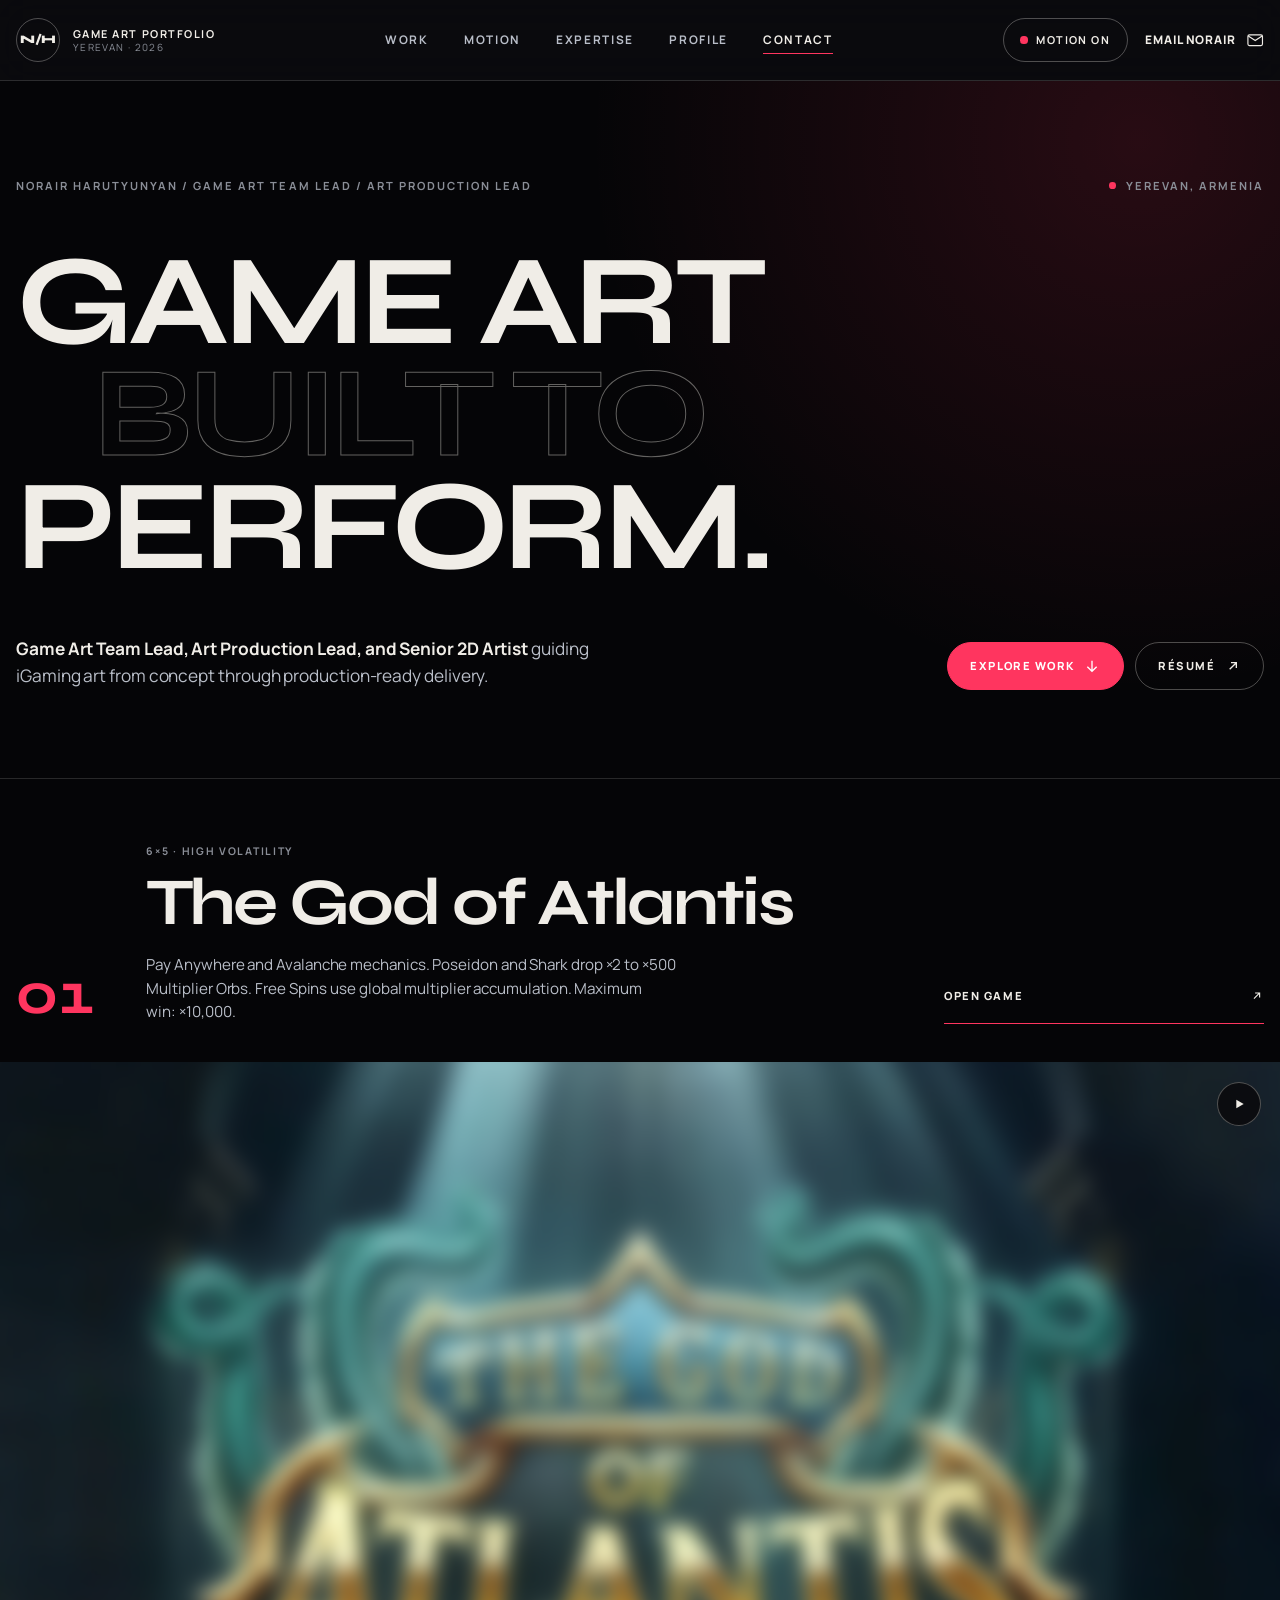
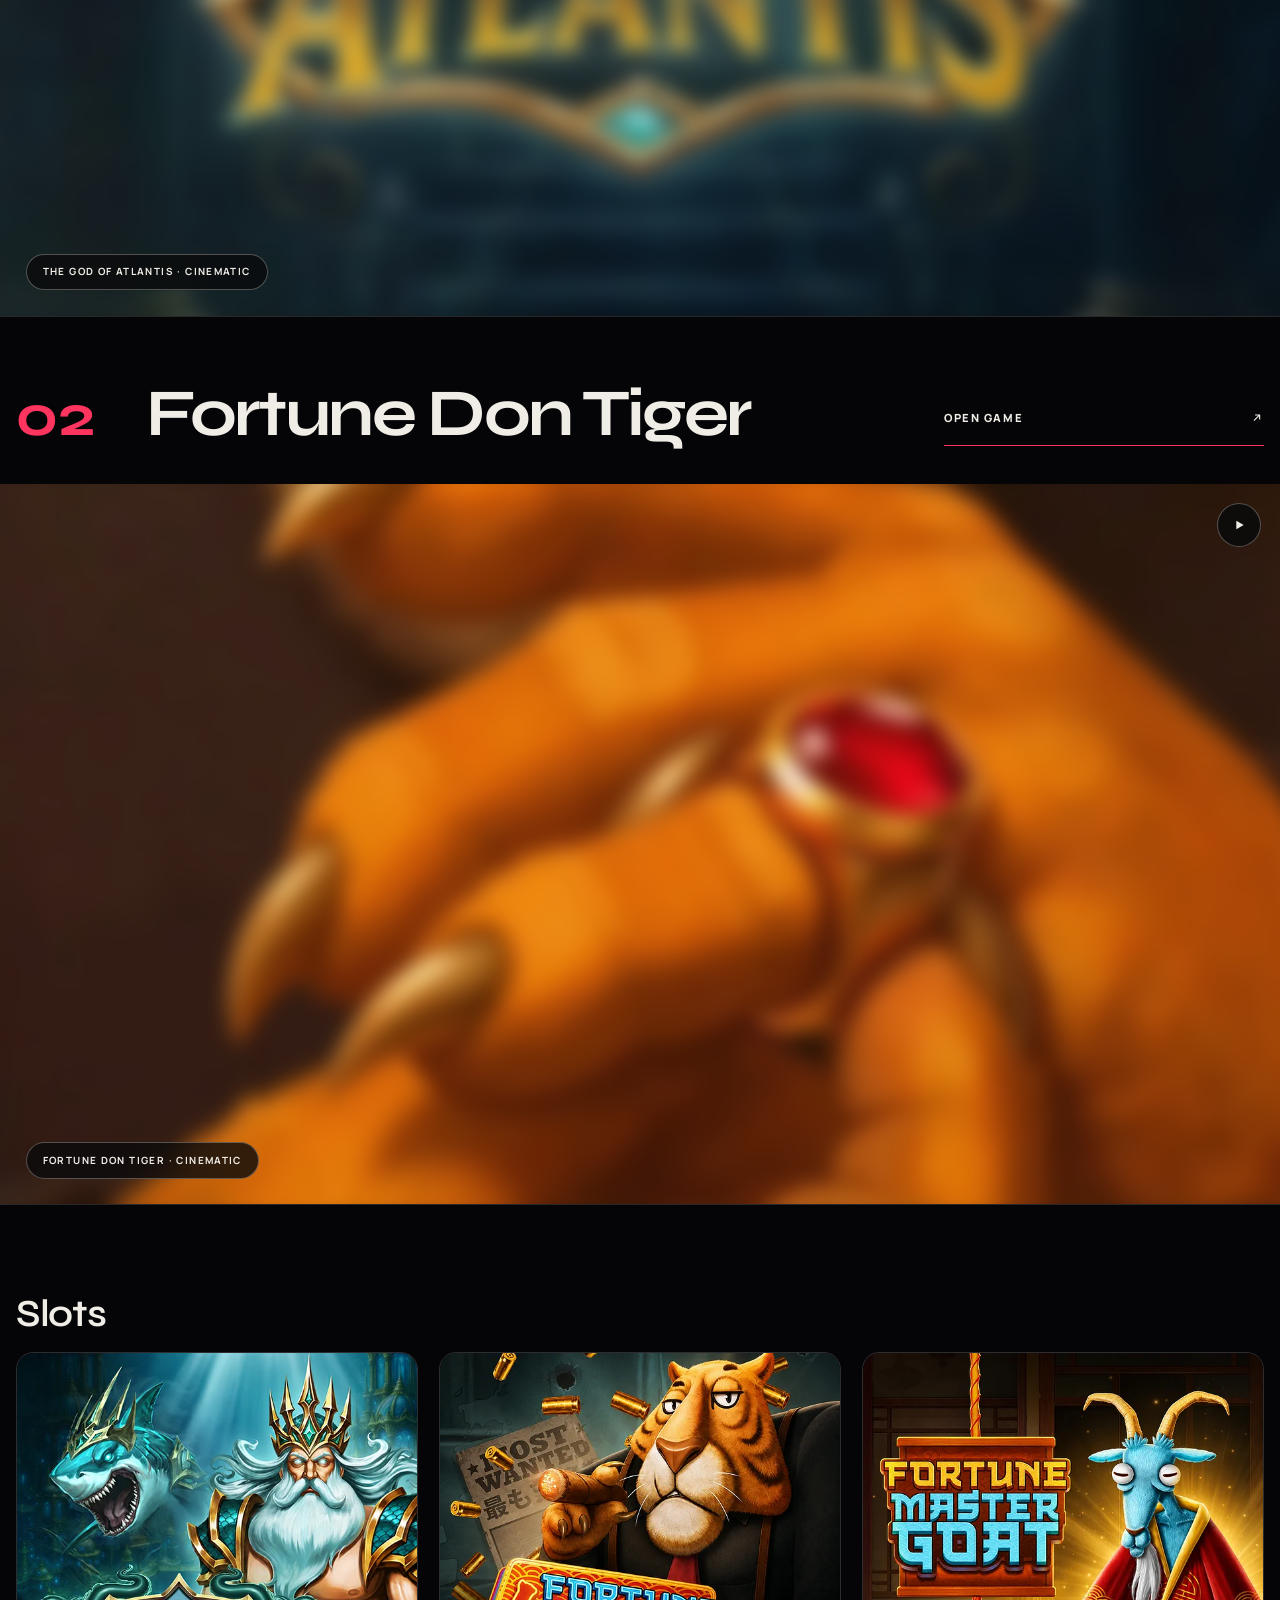
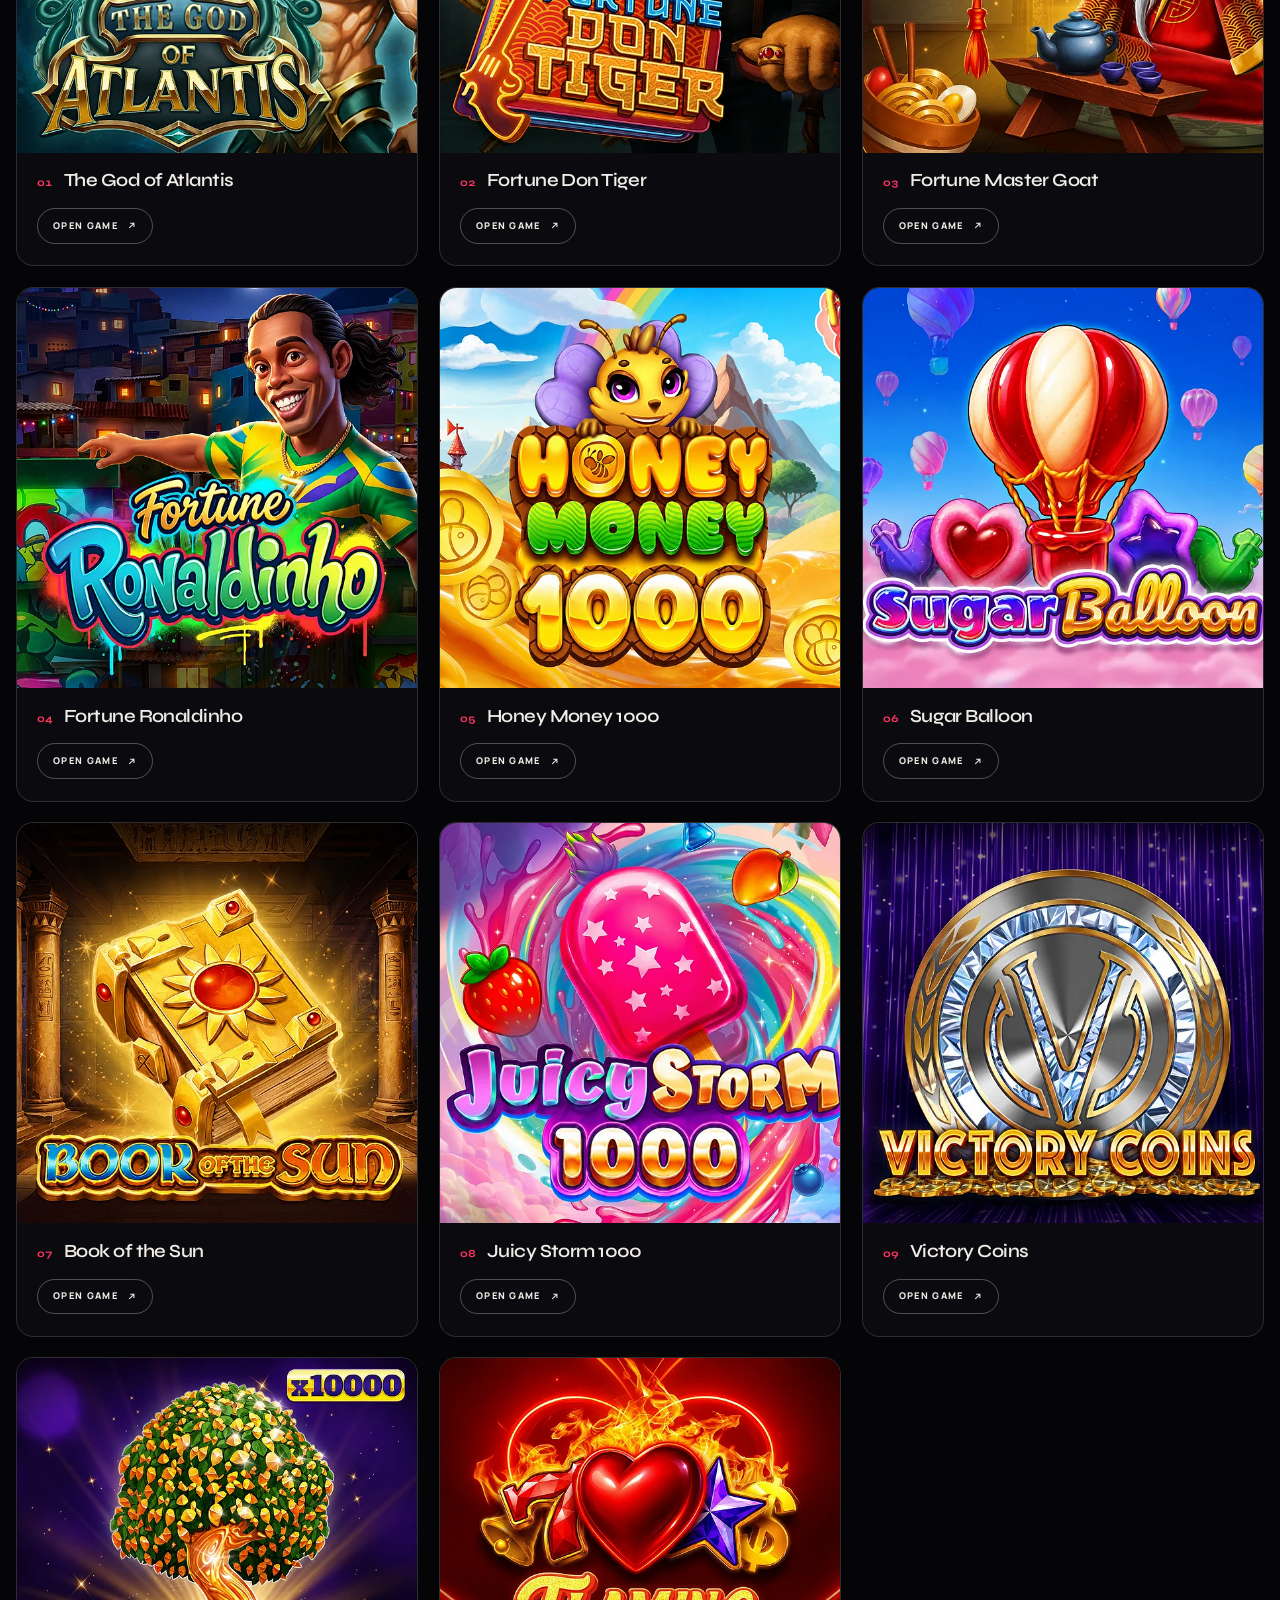
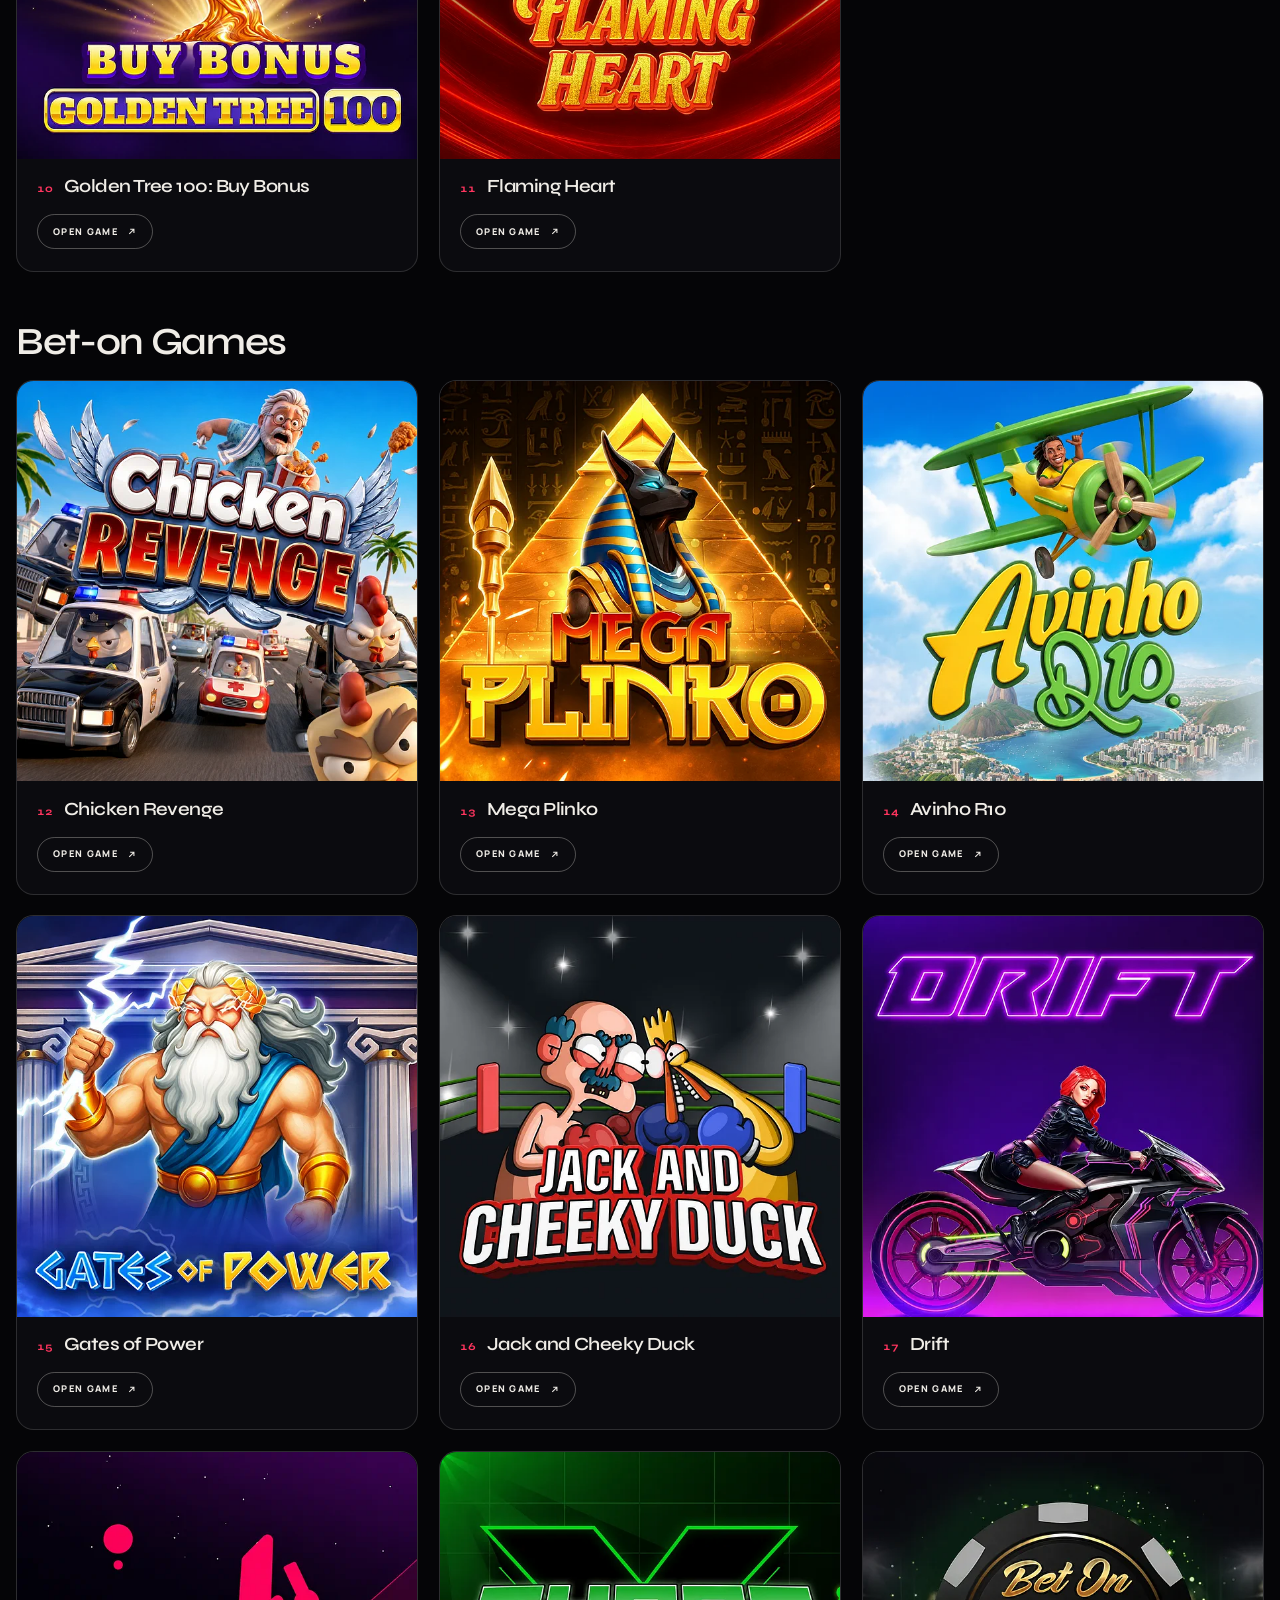
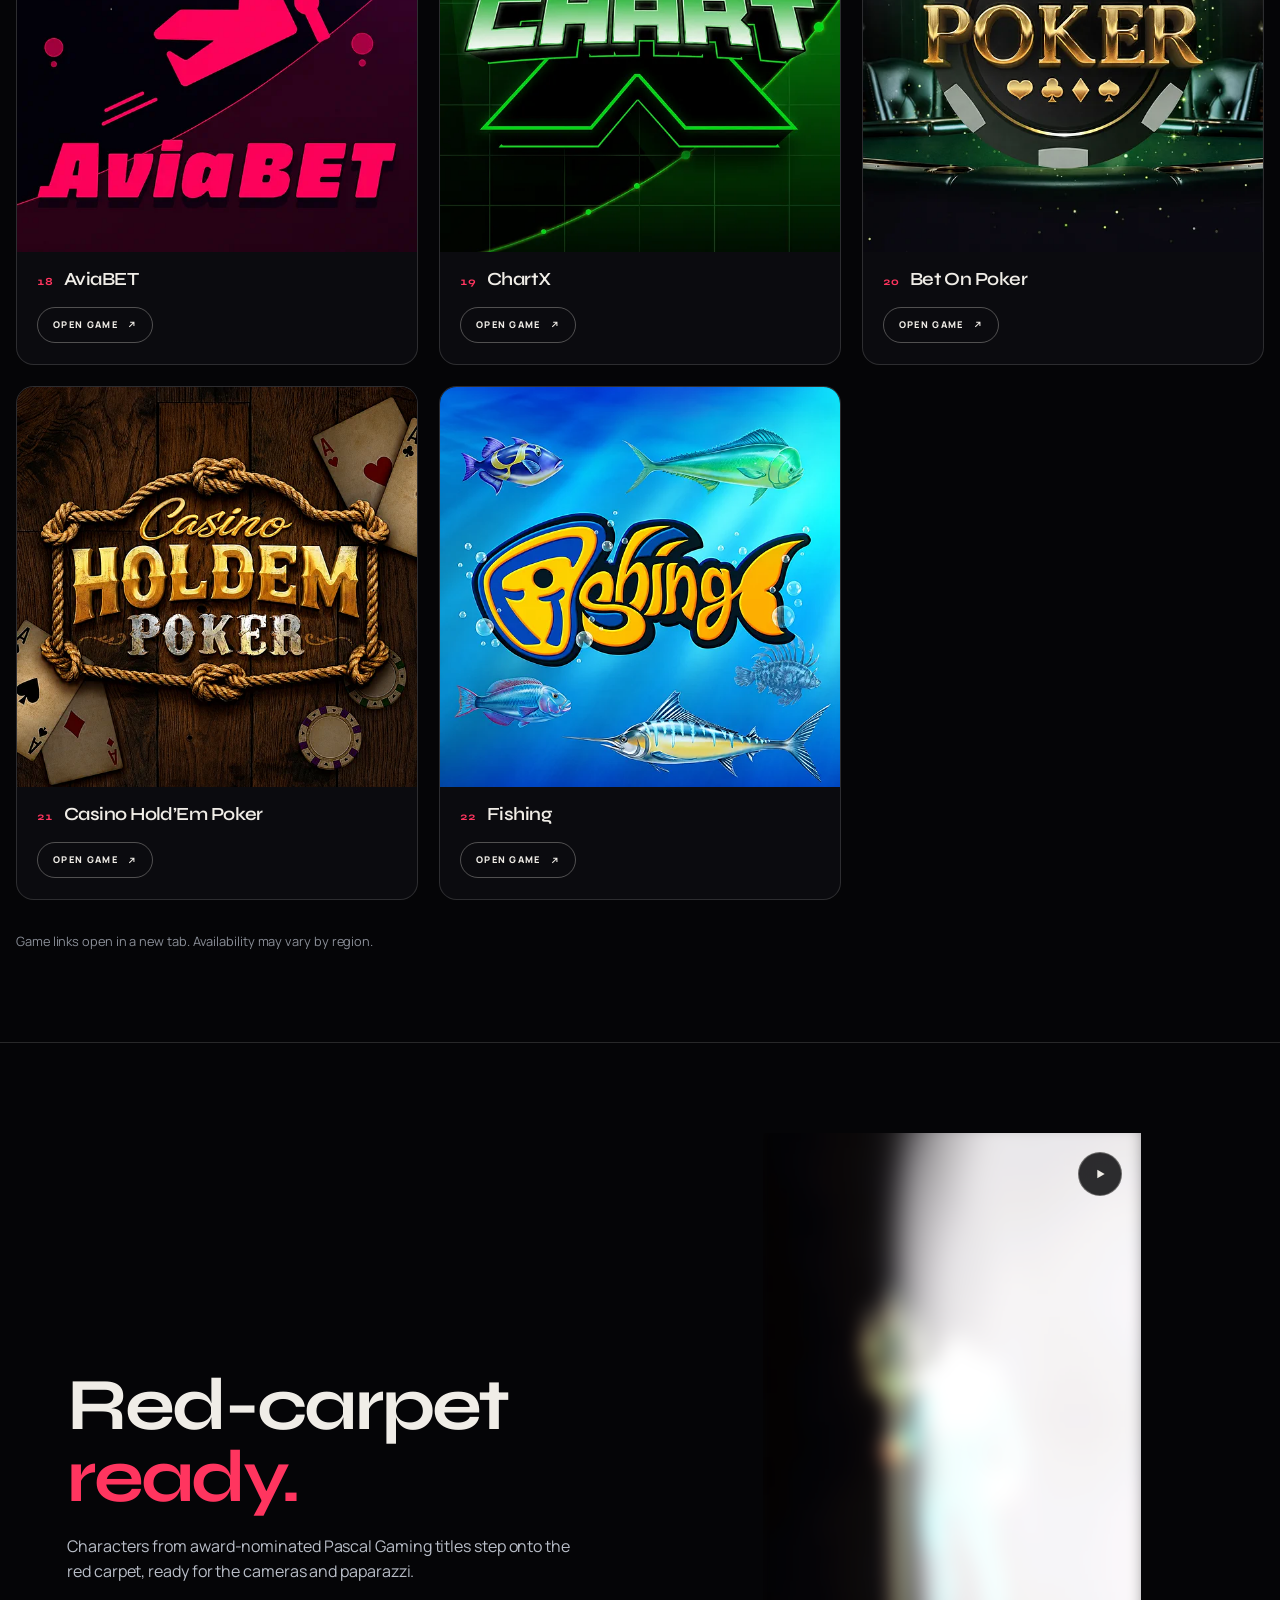
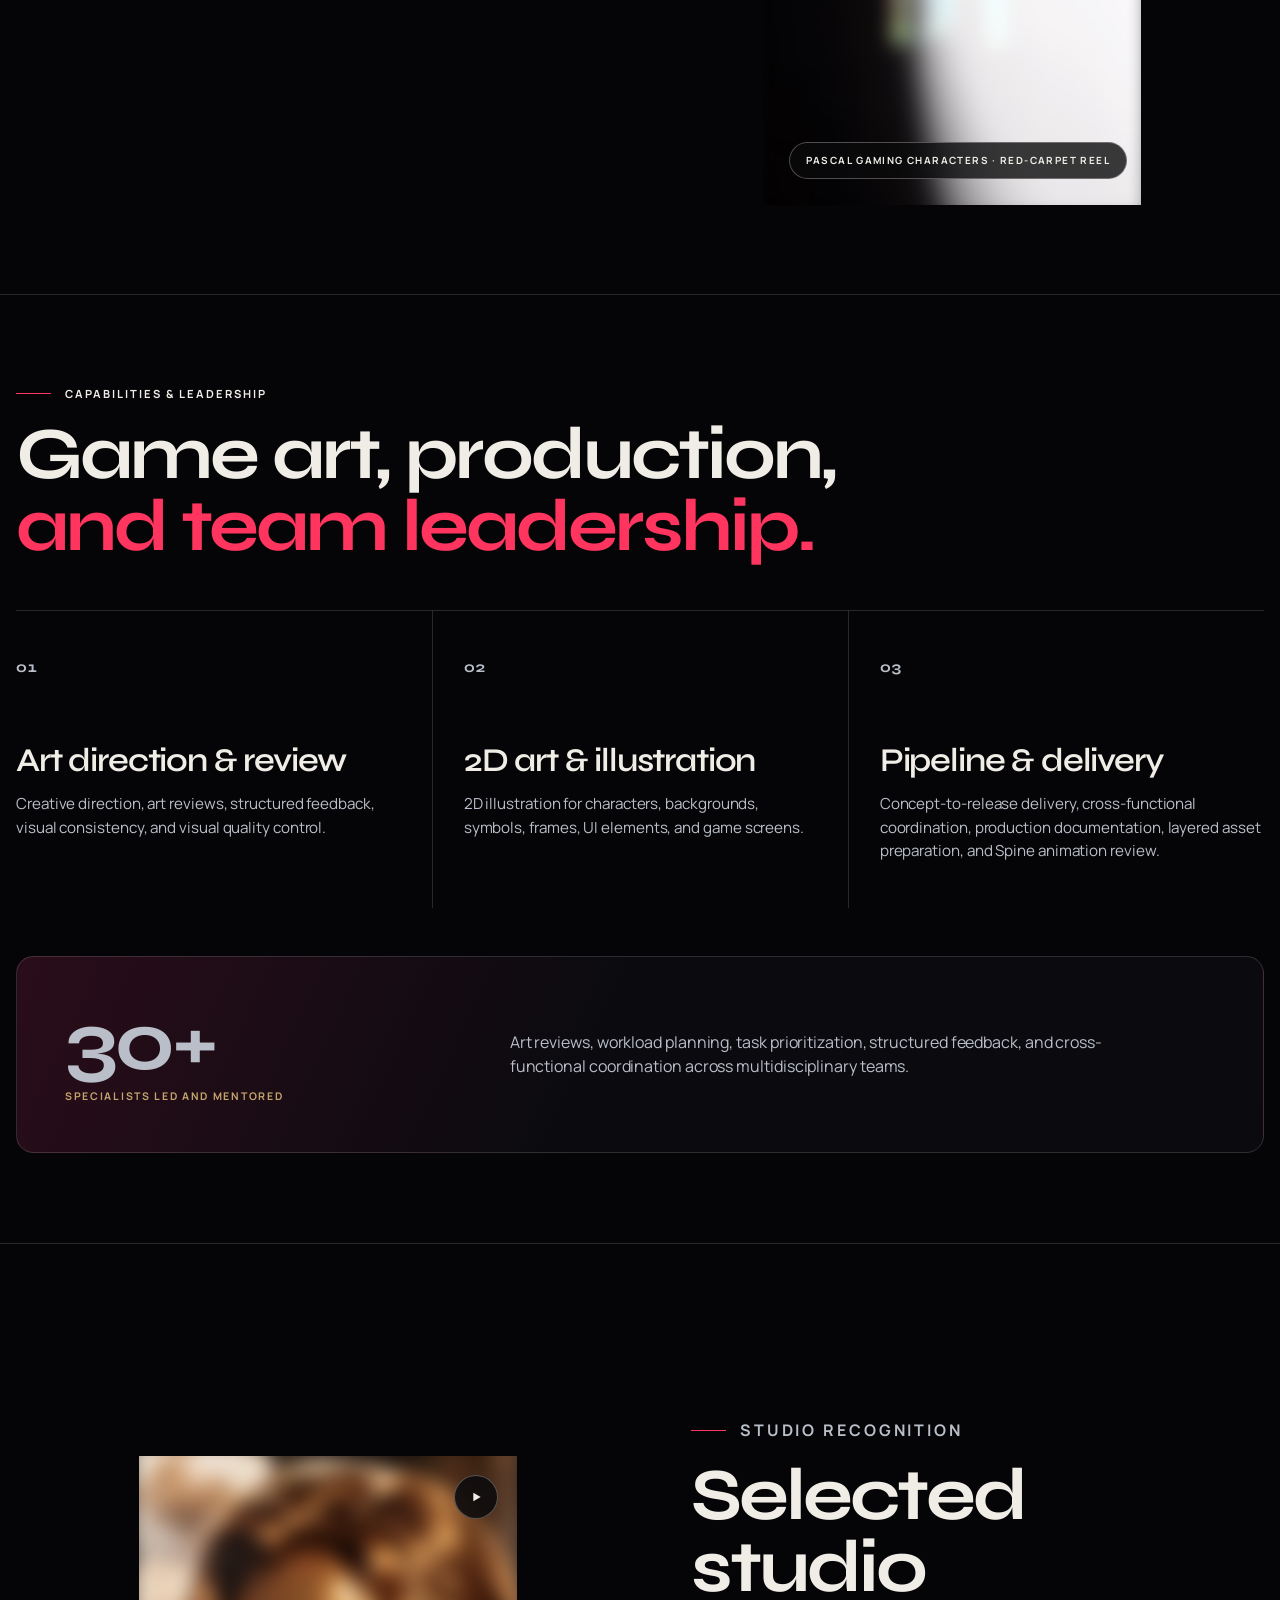
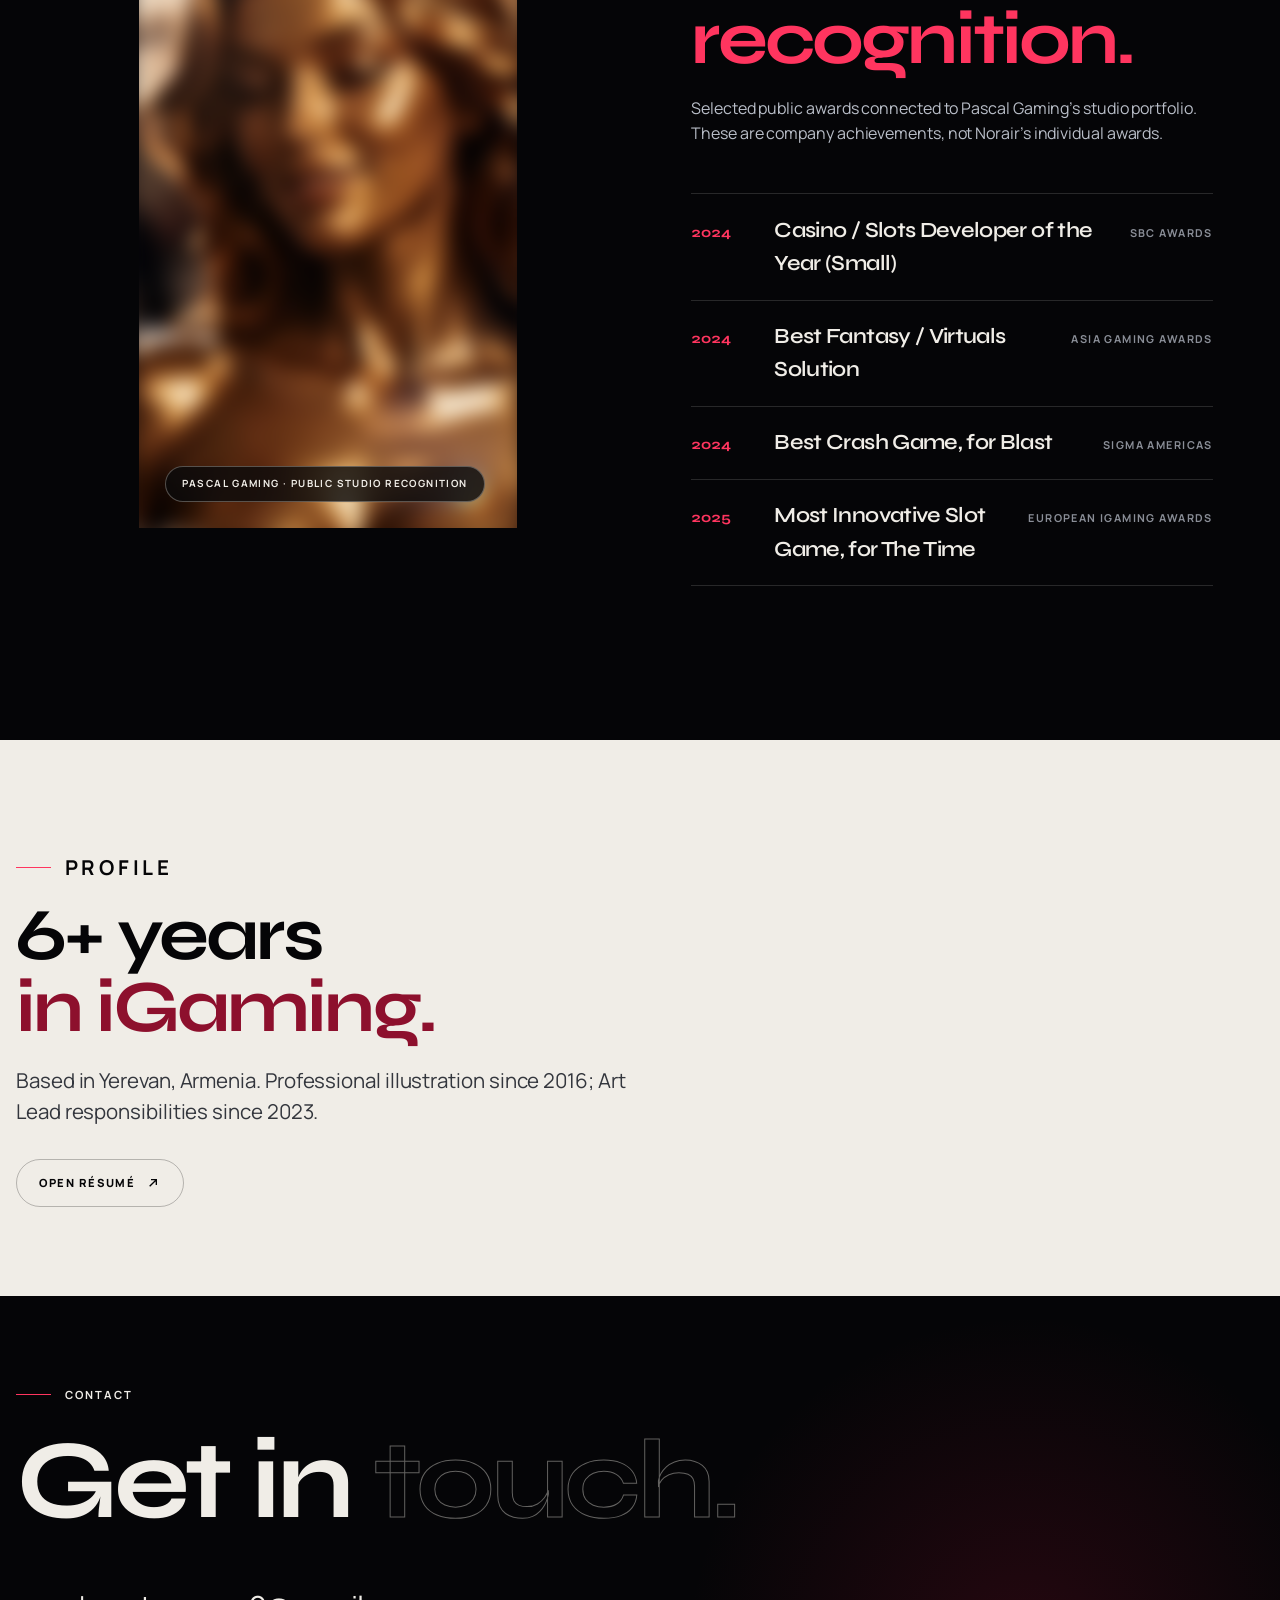
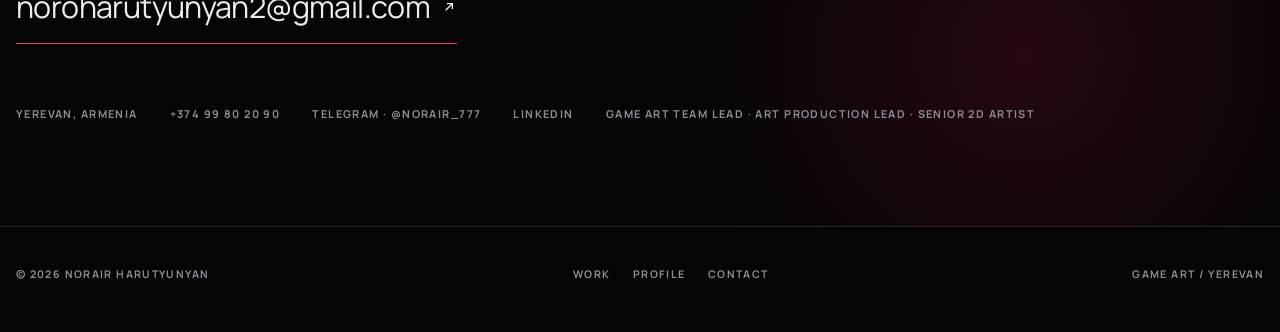
==== commit e4f44732: "Rebuild the game tiles from the 1254px masters The shipped tiles were 302x302, the ceiling of what P" ====
--- a/index.html
+++ b/index.html
@@ -199,57 +199,57 @@
       <div class="grid">
 
         <a class="tile reveal" href="https://pg.pascalgaming.com/launcher/launch?launchToken=2dca8a36-9c63-4335-8fd3-9dc5393d263e&amp;returnPath=%2Flaunch%3FgameId%3D295%26mode%3Dreal%26partnerKey%3D9b0b0a92-f1a0-48e7-8fab-71b243140207%26culture%3Den%26token%3Dtoken_155" target="_blank" rel="noopener">
-          <span class="tile__art"><picture><source type="image/webp" srcset="games/god-of-atlantis.webp 302w, games/god-of-atlantis@2x.webp 604w" sizes="(min-width:1100px) 32vw, (min-width:560px) 47vw, 92vw"><img src="games/god-of-atlantis.png" alt="The God of Atlantis key art." width="302" height="302" loading="lazy" decoding="async"></picture></span>
+          <span class="tile__art"><picture><source type="image/webp" srcset="games/god-of-atlantis.webp 302w, games/god-of-atlantis@2x.webp 604w, games/god-of-atlantis@3x.webp 906w" sizes="(min-width:1504px) 476px, (min-width:1100px) 32vw, (min-width:560px) 47vw, 92vw"><img src="games/god-of-atlantis.png" alt="The God of Atlantis key art." width="302" height="302" loading="lazy" decoding="async"></picture></span>
           <span class="tile__bar"><span class="tile__name"><span class="tile__no">01</span><h3>The God of Atlantis</h3></span><span class="tile__go">Open game <svg viewBox="0 0 24 24" fill="none" stroke="currentColor" stroke-width="2.2" aria-hidden="true"><path d="M7 17 17 7M9 7h8v8"/></svg></span></span>
         </a>
 
         <a class="tile reveal" href="https://pg.pascalgaming.com/launcher/launch?launchToken=3c7cf893-7ad0-4e12-adf5-9b1ae8ad7458&amp;returnPath=%2Flaunch%3FgameId%3D260%26mode%3Dreal%26partnerKey%3D9b0b0a92-f1a0-48e7-8fab-71b243140207%26culture%3Den%26token%3Dtoken_155" target="_blank" rel="noopener">
-          <span class="tile__art"><picture><source type="image/webp" srcset="games/fortune-don-tiger.webp 302w, games/fortune-don-tiger@2x.webp 604w" sizes="(min-width:1100px) 32vw, (min-width:560px) 47vw, 92vw"><img src="games/fortune-don-tiger.png" alt="Fortune Don Tiger key art." width="302" height="302" loading="lazy" decoding="async"></picture></span>
+          <span class="tile__art"><picture><source type="image/webp" srcset="games/fortune-don-tiger.webp 302w, games/fortune-don-tiger@2x.webp 604w, games/fortune-don-tiger@3x.webp 906w" sizes="(min-width:1504px) 476px, (min-width:1100px) 32vw, (min-width:560px) 47vw, 92vw"><img src="games/fortune-don-tiger.png" alt="Fortune Don Tiger key art." width="302" height="302" loading="lazy" decoding="async"></picture></span>
           <span class="tile__bar"><span class="tile__name"><span class="tile__no">02</span><h3>Fortune Don Tiger</h3></span><span class="tile__go">Open game <svg viewBox="0 0 24 24" fill="none" stroke="currentColor" stroke-width="2.2" aria-hidden="true"><path d="M7 17 17 7M9 7h8v8"/></svg></span></span>
         </a>
 
         <a class="tile reveal" href="https://pg.pascalgaming.com/launcher/launch?launchToken=59813006-e464-415d-afbe-656a80b45174&amp;returnPath=%2F%3FpartnerId%3D18746949%26currency%3DUSD%26lan%3Den%26gameId%3D278%26mode%3Dfun" target="_blank" rel="noopener">
-          <span class="tile__art"><picture><source type="image/webp" srcset="games/fortune-master-goat.webp 302w, games/fortune-master-goat@2x.webp 604w" sizes="(min-width:1100px) 32vw, (min-width:560px) 47vw, 92vw"><img src="games/fortune-master-goat.png" alt="Fortune Master Goat key art." width="500" height="500" loading="lazy" decoding="async"></picture></span>
+          <span class="tile__art"><picture><source type="image/webp" srcset="games/fortune-master-goat.webp 302w, games/fortune-master-goat@2x.webp 604w, games/fortune-master-goat@3x.webp 906w" sizes="(min-width:1504px) 476px, (min-width:1100px) 32vw, (min-width:560px) 47vw, 92vw"><img src="games/fortune-master-goat.png" alt="Fortune Master Goat key art." width="302" height="302" loading="lazy" decoding="async"></picture></span>
           <span class="tile__bar"><span class="tile__name"><span class="tile__no">03</span><h3>Fortune Master Goat</h3></span><span class="tile__go">Open game <svg viewBox="0 0 24 24" fill="none" stroke="currentColor" stroke-width="2.2" aria-hidden="true"><path d="M7 17 17 7M9 7h8v8"/></svg></span></span>
         </a>
 
         <a class="tile reveal" href="https://pg.pascalgaming.com/launcher/launch?launchToken=ebd0d7f4-5aad-4307-80d9-d278f5f97860&amp;returnPath=%2Flaunch%3FgameId%3D357%26mode%3Dreal%26culture%3Den%26token%3Dtoken_155%26partnerKey%3D9b0b0a92-f1a0-48e7-8fab-71b243140207" target="_blank" rel="noopener">
-          <span class="tile__art"><picture><source type="image/webp" srcset="games/fortune-ronaldinho.webp 302w, games/fortune-ronaldinho@2x.webp 604w" sizes="(min-width:1100px) 32vw, (min-width:560px) 47vw, 92vw"><img src="games/fortune-ronaldinho.png" alt="Fortune Ronaldinho key art." width="302" height="302" loading="lazy" decoding="async"></picture></span>
+          <span class="tile__art"><picture><source type="image/webp" srcset="games/fortune-ronaldinho.webp 302w, games/fortune-ronaldinho@2x.webp 604w, games/fortune-ronaldinho@3x.webp 906w" sizes="(min-width:1504px) 476px, (min-width:1100px) 32vw, (min-width:560px) 47vw, 92vw"><img src="games/fortune-ronaldinho.png" alt="Fortune Ronaldinho key art." width="302" height="302" loading="lazy" decoding="async"></picture></span>
           <span class="tile__bar"><span class="tile__name"><span class="tile__no">04</span><h3>Fortune Ronaldinho</h3></span><span class="tile__go">Open game <svg viewBox="0 0 24 24" fill="none" stroke="currentColor" stroke-width="2.2" aria-hidden="true"><path d="M7 17 17 7M9 7h8v8"/></svg></span></span>
         </a>
 
         <a class="tile reveal" href="https://pg.pascalgaming.com/launcher/launch?launchToken=349ddc27-1669-4830-bcb7-7b26f4dbe7b7&amp;returnPath=%2Flaunch%3FgameId%3D335%26mode%3Dreal%26partnerKey%3D9b0b0a92-f1a0-48e7-8fab-71b243140207%26culture%3Den%26token%3Dtoken_155" target="_blank" rel="noopener">
-          <span class="tile__art"><picture><source type="image/webp" srcset="games/honey-money-1000.webp 302w, games/honey-money-1000@2x.webp 604w" sizes="(min-width:1100px) 32vw, (min-width:560px) 47vw, 92vw"><img src="games/honey-money-1000.png" alt="Honey Money 1000 key art." width="302" height="302" loading="lazy" decoding="async"></picture></span>
+          <span class="tile__art"><picture><source type="image/webp" srcset="games/honey-money-1000.webp 302w, games/honey-money-1000@2x.webp 604w, games/honey-money-1000@3x.webp 906w" sizes="(min-width:1504px) 476px, (min-width:1100px) 32vw, (min-width:560px) 47vw, 92vw"><img src="games/honey-money-1000.png" alt="Honey Money 1000 key art." width="302" height="302" loading="lazy" decoding="async"></picture></span>
           <span class="tile__bar"><span class="tile__name"><span class="tile__no">05</span><h3>Honey Money 1000</h3></span><span class="tile__go">Open game <svg viewBox="0 0 24 24" fill="none" stroke="currentColor" stroke-width="2.2" aria-hidden="true"><path d="M7 17 17 7M9 7h8v8"/></svg></span></span>
         </a>
 
         <a class="tile reveal" href="https://pg.pascalgaming.com/launcher/launch?launchToken=70c29002-6545-4777-b4b0-b1ed75571099&amp;returnPath=%2Flaunch%3FgameId%3D314%26mode%3Dreal%26partnerKey%3D9b0b0a92-f1a0-48e7-8fab-71b243140207%26culture%3Den%26token%3Dtoken_155" target="_blank" rel="noopener">
-          <span class="tile__art"><picture><source type="image/webp" srcset="games/sugar-balloon.webp 302w, games/sugar-balloon@2x.webp 604w" sizes="(min-width:1100px) 32vw, (min-width:560px) 47vw, 92vw"><img src="games/sugar-balloon.png" alt="Sugar Balloon key art." width="302" height="302" loading="lazy" decoding="async"></picture></span>
+          <span class="tile__art"><picture><source type="image/webp" srcset="games/sugar-balloon.webp 302w, games/sugar-balloon@2x.webp 604w, games/sugar-balloon@3x.webp 906w" sizes="(min-width:1504px) 476px, (min-width:1100px) 32vw, (min-width:560px) 47vw, 92vw"><img src="games/sugar-balloon.png" alt="Sugar Balloon key art." width="302" height="302" loading="lazy" decoding="async"></picture></span>
           <span class="tile__bar"><span class="tile__name"><span class="tile__no">06</span><h3>Sugar Balloon</h3></span><span class="tile__go">Open game <svg viewBox="0 0 24 24" fill="none" stroke="currentColor" stroke-width="2.2" aria-hidden="true"><path d="M7 17 17 7M9 7h8v8"/></svg></span></span>
         </a>
 
         <a class="tile reveal" href="https://www.pascalgaming.com/games/book-of-the-sun" target="_blank" rel="noopener">
-          <span class="tile__art"><picture><source type="image/webp" srcset="games/book-of-the-sun.webp 302w, games/book-of-the-sun@2x.webp 604w" sizes="(min-width:1100px) 32vw, (min-width:560px) 47vw, 92vw"><img src="games/book-of-the-sun.png" alt="Book of the Sun key art." width="302" height="302" loading="lazy" decoding="async"></picture></span>
+          <span class="tile__art"><picture><source type="image/webp" srcset="games/book-of-the-sun.webp 302w, games/book-of-the-sun@2x.webp 604w, games/book-of-the-sun@3x.webp 906w" sizes="(min-width:1504px) 476px, (min-width:1100px) 32vw, (min-width:560px) 47vw, 92vw"><img src="games/book-of-the-sun.png" alt="Book of the Sun key art." width="302" height="302" loading="lazy" decoding="async"></picture></span>
           <span class="tile__bar"><span class="tile__name"><span class="tile__no">07</span><h3>Book of the Sun</h3></span><span class="tile__go">Open game <svg viewBox="0 0 24 24" fill="none" stroke="currentColor" stroke-width="2.2" aria-hidden="true"><path d="M7 17 17 7M9 7h8v8"/></svg></span></span>
         </a>
 
         <a class="tile reveal" href="https://pg.pascalgaming.com/launcher/launch?launchToken=4b8e79c4-0a95-415e-802a-ea2cdbcf8534&amp;returnPath=%2Flaunch%3FgameId%3D331%26mode%3Dreal%26partnerKey%3D9b0b0a92-f1a0-48e7-8fab-71b243140207%26culture%3Den%26token%3Dtoken_155" target="_blank" rel="noopener">
-          <span class="tile__art"><picture><source type="image/webp" srcset="games/juicy-storm-1000.webp 302w, games/juicy-storm-1000@2x.webp 604w" sizes="(min-width:1100px) 32vw, (min-width:560px) 47vw, 92vw"><img src="games/juicy-storm-1000.png" alt="Juicy Storm 1000 key art." width="302" height="302" loading="lazy" decoding="async"></picture></span>
+          <span class="tile__art"><picture><source type="image/webp" srcset="games/juicy-storm-1000.webp 302w, games/juicy-storm-1000@2x.webp 604w, games/juicy-storm-1000@3x.webp 906w" sizes="(min-width:1504px) 476px, (min-width:1100px) 32vw, (min-width:560px) 47vw, 92vw"><img src="games/juicy-storm-1000.png" alt="Juicy Storm 1000 key art." width="302" height="302" loading="lazy" decoding="async"></picture></span>
           <span class="tile__bar"><span class="tile__name"><span class="tile__no">08</span><h3>Juicy Storm 1000</h3></span><span class="tile__go">Open game <svg viewBox="0 0 24 24" fill="none" stroke="currentColor" stroke-width="2.2" aria-hidden="true"><path d="M7 17 17 7M9 7h8v8"/></svg></span></span>
         </a>
 
         <a class="tile reveal" href="https://pg.pascalgaming.com/launcher/launch?launchToken=330aa74b-3ec8-4ba4-8442-08a979bd10ee&amp;returnPath=%2Flaunch%3FgameId%3D126%26mode%3Dreal%26partnerKey%3D9b0b0a92-f1a0-48e7-8fab-71b243140207%26culture%3Den%26token%3Dtoken_155" target="_blank" rel="noopener">
-          <span class="tile__art"><picture><source type="image/webp" srcset="games/victory-coins.webp 302w, games/victory-coins@2x.webp 604w" sizes="(min-width:1100px) 32vw, (min-width:560px) 47vw, 92vw"><img src="games/victory-coins.png" alt="Victory Coins key art." width="302" height="302" loading="lazy" decoding="async"></picture></span>
+          <span class="tile__art"><picture><source type="image/webp" srcset="games/victory-coins.webp 302w, games/victory-coins@2x.webp 604w, games/victory-coins@3x.webp 906w" sizes="(min-width:1504px) 476px, (min-width:1100px) 32vw, (min-width:560px) 47vw, 92vw"><img src="games/victory-coins.png" alt="Victory Coins key art." width="302" height="302" loading="lazy" decoding="async"></picture></span>
           <span class="tile__bar"><span class="tile__name"><span class="tile__no">09</span><h3>Victory Coins</h3></span><span class="tile__go">Open game <svg viewBox="0 0 24 24" fill="none" stroke="currentColor" stroke-width="2.2" aria-hidden="true"><path d="M7 17 17 7M9 7h8v8"/></svg></span></span>
         </a>
 
         <a class="tile reveal" href="https://pg.pascalgaming.com/launcher/launch?launchToken=4acb7aa2-6fee-4621-9c3d-4bdfb42f0329&amp;returnPath=%2Flaunch%3FgameId%3D210%26mode%3Dreal%26partnerKey%3D9b0b0a92-f1a0-48e7-8fab-71b243140207%26culture%3Den%26token%3Dtoken_155" target="_blank" rel="noopener">
-          <span class="tile__art"><picture><source type="image/webp" srcset="games/golden-tree-100.webp 302w, games/golden-tree-100@2x.webp 604w" sizes="(min-width:1100px) 32vw, (min-width:560px) 47vw, 92vw"><img src="games/golden-tree-100.png" alt="Golden Tree 100 Buy Bonus key art." width="302" height="302" loading="lazy" decoding="async"></picture></span>
+          <span class="tile__art"><picture><source type="image/webp" srcset="games/golden-tree-100.webp 302w, games/golden-tree-100@2x.webp 604w, games/golden-tree-100@3x.webp 906w" sizes="(min-width:1504px) 476px, (min-width:1100px) 32vw, (min-width:560px) 47vw, 92vw"><img src="games/golden-tree-100.png" alt="Golden Tree 100 Buy Bonus key art." width="302" height="302" loading="lazy" decoding="async"></picture></span>
           <span class="tile__bar"><span class="tile__name"><span class="tile__no">10</span><h3>Golden Tree 100: Buy Bonus</h3></span><span class="tile__go">Open game <svg viewBox="0 0 24 24" fill="none" stroke="currentColor" stroke-width="2.2" aria-hidden="true"><path d="M7 17 17 7M9 7h8v8"/></svg></span></span>
         </a>
 
         <a class="tile reveal" href="https://pg.pascalgaming.com/launcher/launch?launchToken=362e514a-1587-4bf6-9a42-a6b8f26c28e3&amp;returnPath=%2Flaunch%3FgameId%3D232%26mode%3Dreal%26partnerKey%3D9b0b0a92-f1a0-48e7-8fab-71b243140207%26culture%3Den%26token%3Dtoken_155" target="_blank" rel="noopener">
-          <span class="tile__art"><picture><source type="image/webp" srcset="games/flaming-heart.webp 302w, games/flaming-heart@2x.webp 604w" sizes="(min-width:1100px) 32vw, (min-width:560px) 47vw, 92vw"><img src="games/flaming-heart.png" alt="Flaming Heart key art." width="302" height="302" loading="lazy" decoding="async"></picture></span>
+          <span class="tile__art"><picture><source type="image/webp" srcset="games/flaming-heart.webp 302w, games/flaming-heart@2x.webp 604w, games/flaming-heart@3x.webp 906w" sizes="(min-width:1504px) 476px, (min-width:1100px) 32vw, (min-width:560px) 47vw, 92vw"><img src="games/flaming-heart.png" alt="Flaming Heart key art." width="302" height="302" loading="lazy" decoding="async"></picture></span>
           <span class="tile__bar"><span class="tile__name"><span class="tile__no">11</span><h3>Flaming Heart</h3></span><span class="tile__go">Open game <svg viewBox="0 0 24 24" fill="none" stroke="currentColor" stroke-width="2.2" aria-hidden="true"><path d="M7 17 17 7M9 7h8v8"/></svg></span></span>
         </a>
 
@@ -259,57 +259,57 @@
       <div class="grid">
 
         <a class="tile reveal" href="https://pg.pascalgaming.com/launcher/launch?launchToken=c54d6251-71c1-48c9-9a06-50c1ba287a4c&amp;returnPath=%2Flaunch%3FgameId%3D343%26mode%3Dreal%26culture%3Den%26token%3Dtoken_155%26partnerKey%3D9b0b0a92-f1a0-48e7-8fab-71b243140207" target="_blank" rel="noopener">
-          <span class="tile__art"><picture><source type="image/webp" srcset="games/chicken-revenge.webp 302w, games/chicken-revenge@2x.webp 604w" sizes="(min-width:1100px) 32vw, (min-width:560px) 47vw, 92vw"><img src="games/chicken-revenge.png" alt="Chicken Revenge key art." width="302" height="302" loading="lazy" decoding="async"></picture></span>
+          <span class="tile__art"><picture><source type="image/webp" srcset="games/chicken-revenge.webp 302w, games/chicken-revenge@2x.webp 604w, games/chicken-revenge@3x.webp 906w" sizes="(min-width:1504px) 476px, (min-width:1100px) 32vw, (min-width:560px) 47vw, 92vw"><img src="games/chicken-revenge.png" alt="Chicken Revenge key art." width="302" height="302" loading="lazy" decoding="async"></picture></span>
           <span class="tile__bar"><span class="tile__name"><span class="tile__no">12</span><h3>Chicken Revenge</h3></span><span class="tile__go">Open game <svg viewBox="0 0 24 24" fill="none" stroke="currentColor" stroke-width="2.2" aria-hidden="true"><path d="M7 17 17 7M9 7h8v8"/></svg></span></span>
         </a>
 
         <a class="tile reveal" href="https://pg.pascalgaming.com/launcher/launch?launchToken=f8943869-0465-4387-8401-e4aefa5394da&amp;returnPath=%2Flaunch%3FgameId%3D190%26mode%3Dreal%26partnerKey%3D9b0b0a92-f1a0-48e7-8fab-71b243140207%26culture%3Den%26token%3Dtoken_155" target="_blank" rel="noopener">
-          <span class="tile__art"><picture><source type="image/webp" srcset="games/mega-plinko.webp 302w, games/mega-plinko@2x.webp 604w" sizes="(min-width:1100px) 32vw, (min-width:560px) 47vw, 92vw"><img src="games/mega-plinko.png" alt="Mega Plinko key art." width="302" height="302" loading="lazy" decoding="async"></picture></span>
+          <span class="tile__art"><picture><source type="image/webp" srcset="games/mega-plinko.webp 302w, games/mega-plinko@2x.webp 604w, games/mega-plinko@3x.webp 906w" sizes="(min-width:1504px) 476px, (min-width:1100px) 32vw, (min-width:560px) 47vw, 92vw"><img src="games/mega-plinko.png" alt="Mega Plinko key art." width="302" height="302" loading="lazy" decoding="async"></picture></span>
           <span class="tile__bar"><span class="tile__name"><span class="tile__no">13</span><h3>Mega Plinko</h3></span><span class="tile__go">Open game <svg viewBox="0 0 24 24" fill="none" stroke="currentColor" stroke-width="2.2" aria-hidden="true"><path d="M7 17 17 7M9 7h8v8"/></svg></span></span>
         </a>
 
         <a class="tile reveal" href="https://pg.pascalgaming.com/launcher/launch?launchToken=f2fd8195-c244-4873-bdb8-e16d428ad631&amp;returnPath=%2Flaunch%3FgameId%3D350%26mode%3Dreal%26culture%3Den%26token%3Dtoken_155%26partnerKey%3D9b0b0a92-f1a0-48e7-8fab-71b243140207" target="_blank" rel="noopener">
-          <span class="tile__art"><picture><source type="image/webp" srcset="games/avinho-r10.webp 302w, games/avinho-r10@2x.webp 604w" sizes="(min-width:1100px) 32vw, (min-width:560px) 47vw, 92vw"><img src="games/avinho-r10.png" alt="Avinho R10 key art." width="302" height="302" loading="lazy" decoding="async"></picture></span>
+          <span class="tile__art"><picture><source type="image/webp" srcset="games/avinho-r10.webp 302w, games/avinho-r10@2x.webp 604w, games/avinho-r10@3x.webp 906w" sizes="(min-width:1504px) 476px, (min-width:1100px) 32vw, (min-width:560px) 47vw, 92vw"><img src="games/avinho-r10.png" alt="Avinho R10 key art." width="302" height="302" loading="lazy" decoding="async"></picture></span>
           <span class="tile__bar"><span class="tile__name"><span class="tile__no">14</span><h3>Avinho R10</h3></span><span class="tile__go">Open game <svg viewBox="0 0 24 24" fill="none" stroke="currentColor" stroke-width="2.2" aria-hidden="true"><path d="M7 17 17 7M9 7h8v8"/></svg></span></span>
         </a>
 
         <a class="tile reveal" href="https://www.pascalgaming.com/games/gates-of-power" target="_blank" rel="noopener">
-          <span class="tile__art"><picture><source type="image/webp" srcset="games/gates-of-power.webp 302w, games/gates-of-power@2x.webp 604w" sizes="(min-width:1100px) 32vw, (min-width:560px) 47vw, 92vw"><img src="games/gates-of-power.png" alt="Gates of Power key art." width="302" height="302" loading="lazy" decoding="async"></picture></span>
+          <span class="tile__art"><picture><source type="image/webp" srcset="games/gates-of-power.webp 302w, games/gates-of-power@2x.webp 604w, games/gates-of-power@3x.webp 906w" sizes="(min-width:1504px) 476px, (min-width:1100px) 32vw, (min-width:560px) 47vw, 92vw"><img src="games/gates-of-power.png" alt="Gates of Power key art." width="302" height="302" loading="lazy" decoding="async"></picture></span>
           <span class="tile__bar"><span class="tile__name"><span class="tile__no">15</span><h3>Gates of Power</h3></span><span class="tile__go">Open game <svg viewBox="0 0 24 24" fill="none" stroke="currentColor" stroke-width="2.2" aria-hidden="true"><path d="M7 17 17 7M9 7h8v8"/></svg></span></span>
         </a>
 
         <a class="tile reveal" href="https://www.pascalgaming.com/games/jack-and-cheeky-duck-2" target="_blank" rel="noopener">
-          <span class="tile__art"><picture><source type="image/webp" srcset="games/jack-and-cheeky-duck.webp 302w, games/jack-and-cheeky-duck@2x.webp 604w" sizes="(min-width:1100px) 32vw, (min-width:560px) 47vw, 92vw"><img src="games/jack-and-cheeky-duck.png" alt="Jack and Cheeky Duck key art." width="302" height="302" loading="lazy" decoding="async"></picture></span>
+          <span class="tile__art"><picture><source type="image/webp" srcset="games/jack-and-cheeky-duck.webp 302w, games/jack-and-cheeky-duck@2x.webp 604w, games/jack-and-cheeky-duck@3x.webp 906w" sizes="(min-width:1504px) 476px, (min-width:1100px) 32vw, (min-width:560px) 47vw, 92vw"><img src="games/jack-and-cheeky-duck.png" alt="Jack and Cheeky Duck key art." width="302" height="302" loading="lazy" decoding="async"></picture></span>
           <span class="tile__bar"><span class="tile__name"><span class="tile__no">16</span><h3>Jack and Cheeky Duck</h3></span><span class="tile__go">Open game <svg viewBox="0 0 24 24" fill="none" stroke="currentColor" stroke-width="2.2" aria-hidden="true"><path d="M7 17 17 7M9 7h8v8"/></svg></span></span>
         </a>
 
         <a class="tile reveal" href="https://pg.pascalgaming.com/launcher/launch?launchToken=18a86216-d8ed-47cb-8fc3-b6210629684d&amp;returnPath=%2Flaunch%3FgameId%3D50%26mode%3Dreal%26partnerKey%3D9b0b0a92-f1a0-48e7-8fab-71b243140207%26culture%3Den%26token%3Dtoken_155" target="_blank" rel="noopener">
-          <span class="tile__art"><picture><source type="image/webp" srcset="games/drift.webp 302w, games/drift@2x.webp 604w" sizes="(min-width:1100px) 32vw, (min-width:560px) 47vw, 92vw"><img src="games/drift.png" alt="Drift key art." width="302" height="302" loading="lazy" decoding="async"></picture></span>
+          <span class="tile__art"><picture><source type="image/webp" srcset="games/drift.webp 302w, games/drift@2x.webp 604w, games/drift@3x.webp 906w" sizes="(min-width:1504px) 476px, (min-width:1100px) 32vw, (min-width:560px) 47vw, 92vw"><img src="games/drift.png" alt="Drift key art." width="302" height="302" loading="lazy" decoding="async"></picture></span>
           <span class="tile__bar"><span class="tile__name"><span class="tile__no">17</span><h3>Drift</h3></span><span class="tile__go">Open game <svg viewBox="0 0 24 24" fill="none" stroke="currentColor" stroke-width="2.2" aria-hidden="true"><path d="M7 17 17 7M9 7h8v8"/></svg></span></span>
         </a>
 
         <a class="tile reveal" href="https://pg.pascalgaming.com/launcher/launch?launchToken=1cf060a8-f606-4568-83a3-aff2f5c42f82&amp;returnPath=%2Flaunch%3FgameId%3D203%26mode%3Dreal%26partnerKey%3D9b0b0a92-f1a0-48e7-8fab-71b243140207%26culture%3Den%26token%3Dtoken_155" target="_blank" rel="noopener">
-          <span class="tile__art"><picture><source type="image/webp" srcset="games/aviabet.webp 302w, games/aviabet@2x.webp 604w" sizes="(min-width:1100px) 32vw, (min-width:560px) 47vw, 92vw"><img src="games/aviabet.png" alt="AviaBET key art." width="302" height="302" loading="lazy" decoding="async"></picture></span>
+          <span class="tile__art"><picture><source type="image/webp" srcset="games/aviabet.webp 302w, games/aviabet@2x.webp 604w, games/aviabet@3x.webp 906w" sizes="(min-width:1504px) 476px, (min-width:1100px) 32vw, (min-width:560px) 47vw, 92vw"><img src="games/aviabet.png" alt="AviaBET key art." width="302" height="302" loading="lazy" decoding="async"></picture></span>
           <span class="tile__bar"><span class="tile__name"><span class="tile__no">18</span><h3>AviaBET</h3></span><span class="tile__go">Open game <svg viewBox="0 0 24 24" fill="none" stroke="currentColor" stroke-width="2.2" aria-hidden="true"><path d="M7 17 17 7M9 7h8v8"/></svg></span></span>
         </a>
 
         <a class="tile reveal" href="https://pg.pascalgaming.com/launcher/launch?launchToken=9e49ad19-48b5-4006-bff8-63d450778089&amp;returnPath=%2Flaunch%3FgameId%3D238%26mode%3Dreal%26partnerKey%3D9b0b0a92-f1a0-48e7-8fab-71b243140207%26culture%3Den%26token%3Dtoken_155" target="_blank" rel="noopener">
-          <span class="tile__art"><picture><source type="image/webp" srcset="games/chart-x.webp 302w, games/chart-x@2x.webp 604w" sizes="(min-width:1100px) 32vw, (min-width:560px) 47vw, 92vw"><img src="games/chart-x.png" alt="ChartX key art." width="302" height="302" loading="lazy" decoding="async"></picture></span>
+          <span class="tile__art"><picture><source type="image/webp" srcset="games/chart-x.webp 302w, games/chart-x@2x.webp 604w, games/chart-x@3x.webp 906w" sizes="(min-width:1504px) 476px, (min-width:1100px) 32vw, (min-width:560px) 47vw, 92vw"><img src="games/chart-x.png" alt="ChartX key art." width="302" height="302" loading="lazy" decoding="async"></picture></span>
           <span class="tile__bar"><span class="tile__name"><span class="tile__no">19</span><h3>ChartX</h3></span><span class="tile__go">Open game <svg viewBox="0 0 24 24" fill="none" stroke="currentColor" stroke-width="2.2" aria-hidden="true"><path d="M7 17 17 7M9 7h8v8"/></svg></span></span>
         </a>
 
         <a class="tile reveal" href="https://pg.pascalgaming.com/launcher/launch?launchToken=b7677eba-d457-4402-bb9b-b51b36207616&amp;returnPath=%2Flaunch%3FgameId%3D999%26mode%3Dreal%26partnerKey%3D9b0b0a92-f1a0-48e7-8fab-71b243140207%26culture%3Den%26token%3Dtoken_155" target="_blank" rel="noopener">
-          <span class="tile__art"><picture><source type="image/webp" srcset="games/bet-on-poker.webp 302w, games/bet-on-poker@2x.webp 604w" sizes="(min-width:1100px) 32vw, (min-width:560px) 47vw, 92vw"><img src="games/bet-on-poker.png" alt="Bet On Poker key art." width="302" height="302" loading="lazy" decoding="async"></picture></span>
+          <span class="tile__art"><picture><source type="image/webp" srcset="games/bet-on-poker.webp 302w, games/bet-on-poker@2x.webp 604w, games/bet-on-poker@3x.webp 906w" sizes="(min-width:1504px) 476px, (min-width:1100px) 32vw, (min-width:560px) 47vw, 92vw"><img src="games/bet-on-poker.png" alt="Bet On Poker key art." width="302" height="302" loading="lazy" decoding="async"></picture></span>
           <span class="tile__bar"><span class="tile__name"><span class="tile__no">20</span><h3>Bet On Poker</h3></span><span class="tile__go">Open game <svg viewBox="0 0 24 24" fill="none" stroke="currentColor" stroke-width="2.2" aria-hidden="true"><path d="M7 17 17 7M9 7h8v8"/></svg></span></span>
         </a>
 
         <a class="tile reveal" href="https://pg.pascalgaming.com/launcher/launch?launchToken=f7e06fab-209f-4509-8642-b3674072f120&amp;returnPath=%2Flaunch%3FgameId%3D270%26mode%3Dreal%26culture%3Den%26token%3Dtoken_155%26partnerKey%3D9b0b0a92-f1a0-48e7-8fab-71b243140207" target="_blank" rel="noopener">
-          <span class="tile__art"><picture><source type="image/webp" srcset="games/casino-holdem-poker.webp 302w, games/casino-holdem-poker@2x.webp 604w" sizes="(min-width:1100px) 32vw, (min-width:560px) 47vw, 92vw"><img src="games/casino-holdem-poker.png" alt="Casino Hold&rsquo;Em Poker key art." width="302" height="302" loading="lazy" decoding="async"></picture></span>
+          <span class="tile__art"><picture><source type="image/webp" srcset="games/casino-holdem-poker.webp 302w, games/casino-holdem-poker@2x.webp 604w, games/casino-holdem-poker@3x.webp 906w" sizes="(min-width:1504px) 476px, (min-width:1100px) 32vw, (min-width:560px) 47vw, 92vw"><img src="games/casino-holdem-poker.png" alt="Casino Hold&rsquo;Em Poker key art." width="302" height="302" loading="lazy" decoding="async"></picture></span>
           <span class="tile__bar"><span class="tile__name"><span class="tile__no">21</span><h3>Casino Hold&rsquo;Em Poker</h3></span><span class="tile__go">Open game <svg viewBox="0 0 24 24" fill="none" stroke="currentColor" stroke-width="2.2" aria-hidden="true"><path d="M7 17 17 7M9 7h8v8"/></svg></span></span>
         </a>
 
         <a class="tile reveal" href="https://pg.pascalgaming.com/launcher/launch?launchToken=d2cbc265-84e5-4b71-9b7a-b7f60d464cec&amp;returnPath=%2Flaunch%3FgameId%3D141416%26mode%3Dreal%26partnerKey%3D9b0b0a92-f1a0-48e7-8fab-71b243140207%26culture%3Den%26token%3Dtoken_155" target="_blank" rel="noopener">
-          <span class="tile__art"><picture><source type="image/webp" srcset="games/fishing.webp 302w, games/fishing@2x.webp 604w" sizes="(min-width:1100px) 32vw, (min-width:560px) 47vw, 92vw"><img src="games/fishing.png" alt="Fishing key art." width="302" height="302" loading="lazy" decoding="async"></picture></span>
+          <span class="tile__art"><picture><source type="image/webp" srcset="games/fishing.webp 302w, games/fishing@2x.webp 604w, games/fishing@3x.webp 906w" sizes="(min-width:1504px) 476px, (min-width:1100px) 32vw, (min-width:560px) 47vw, 92vw"><img src="games/fishing.png" alt="Fishing key art." width="302" height="302" loading="lazy" decoding="async"></picture></span>
           <span class="tile__bar"><span class="tile__name"><span class="tile__no">22</span><h3>Fishing</h3></span><span class="tile__go">Open game <svg viewBox="0 0 24 24" fill="none" stroke="currentColor" stroke-width="2.2" aria-hidden="true"><path d="M7 17 17 7M9 7h8v8"/></svg></span></span>
         </a>
 
